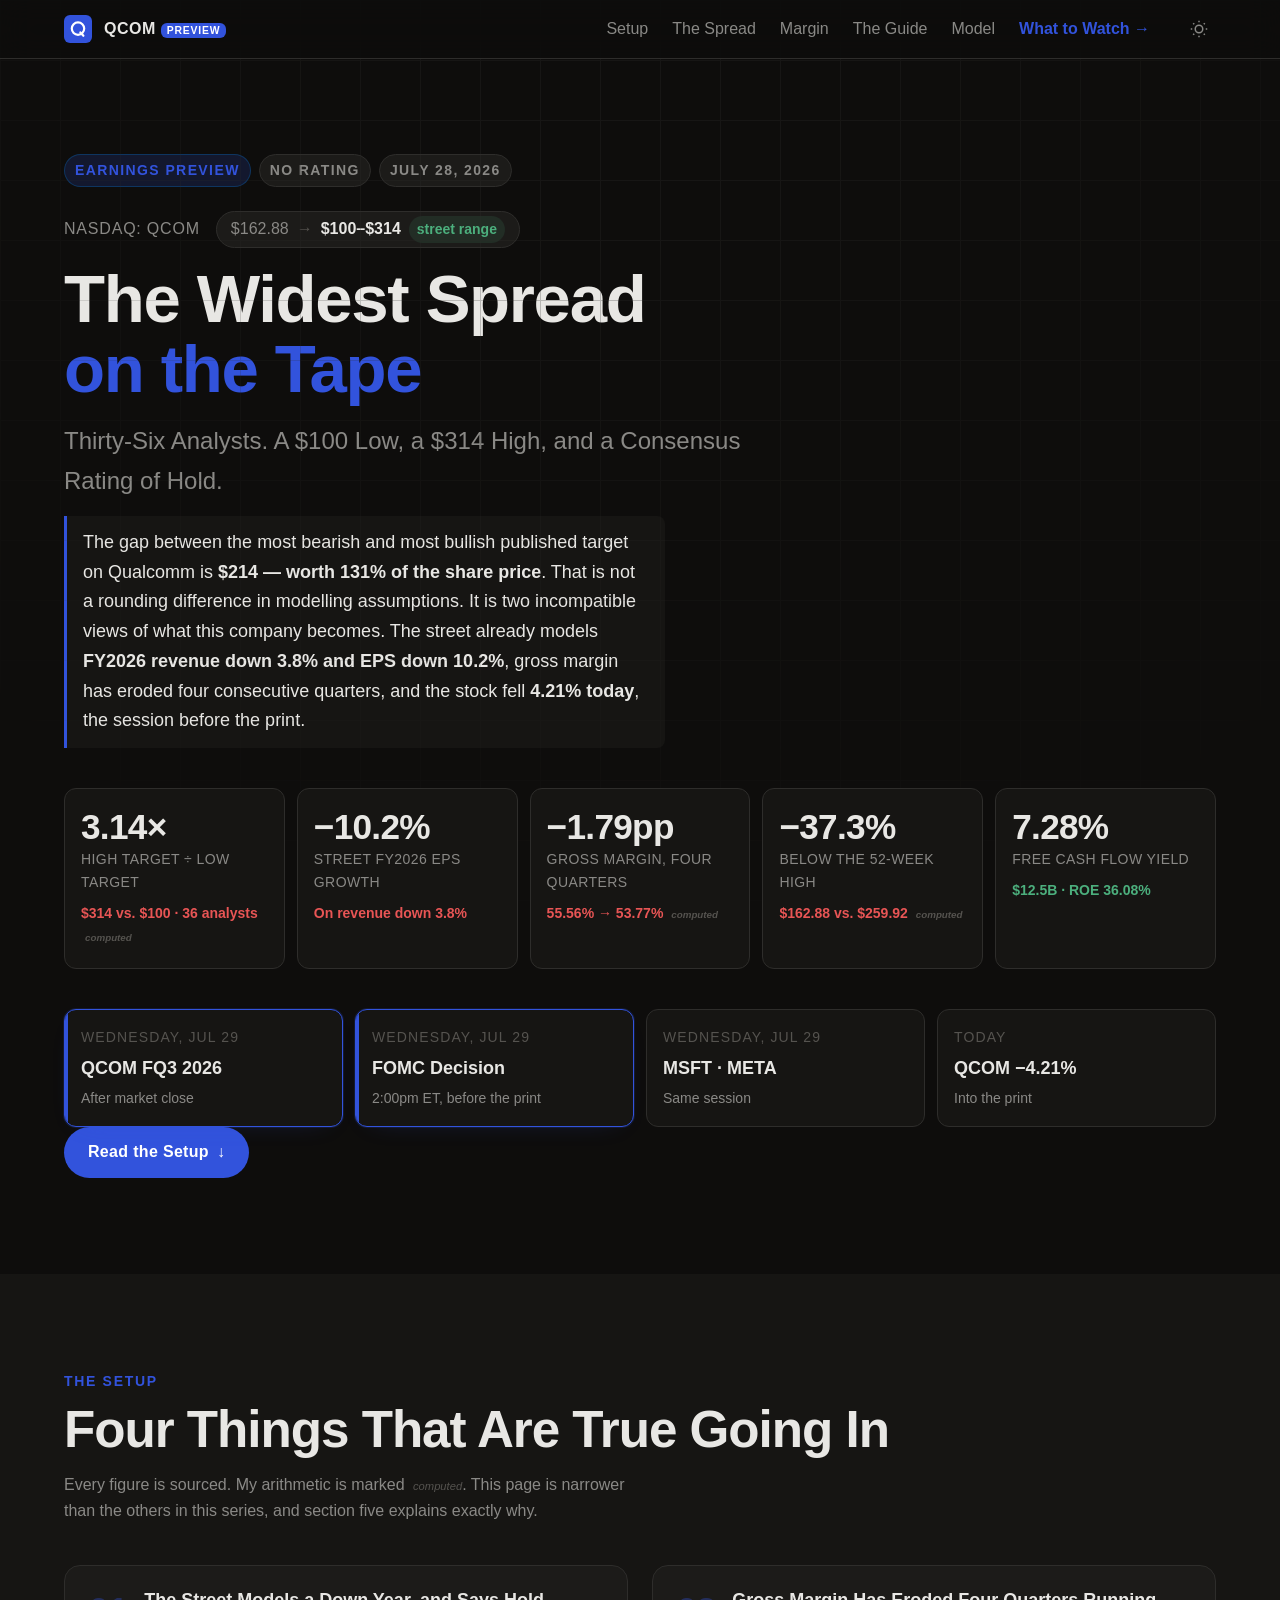
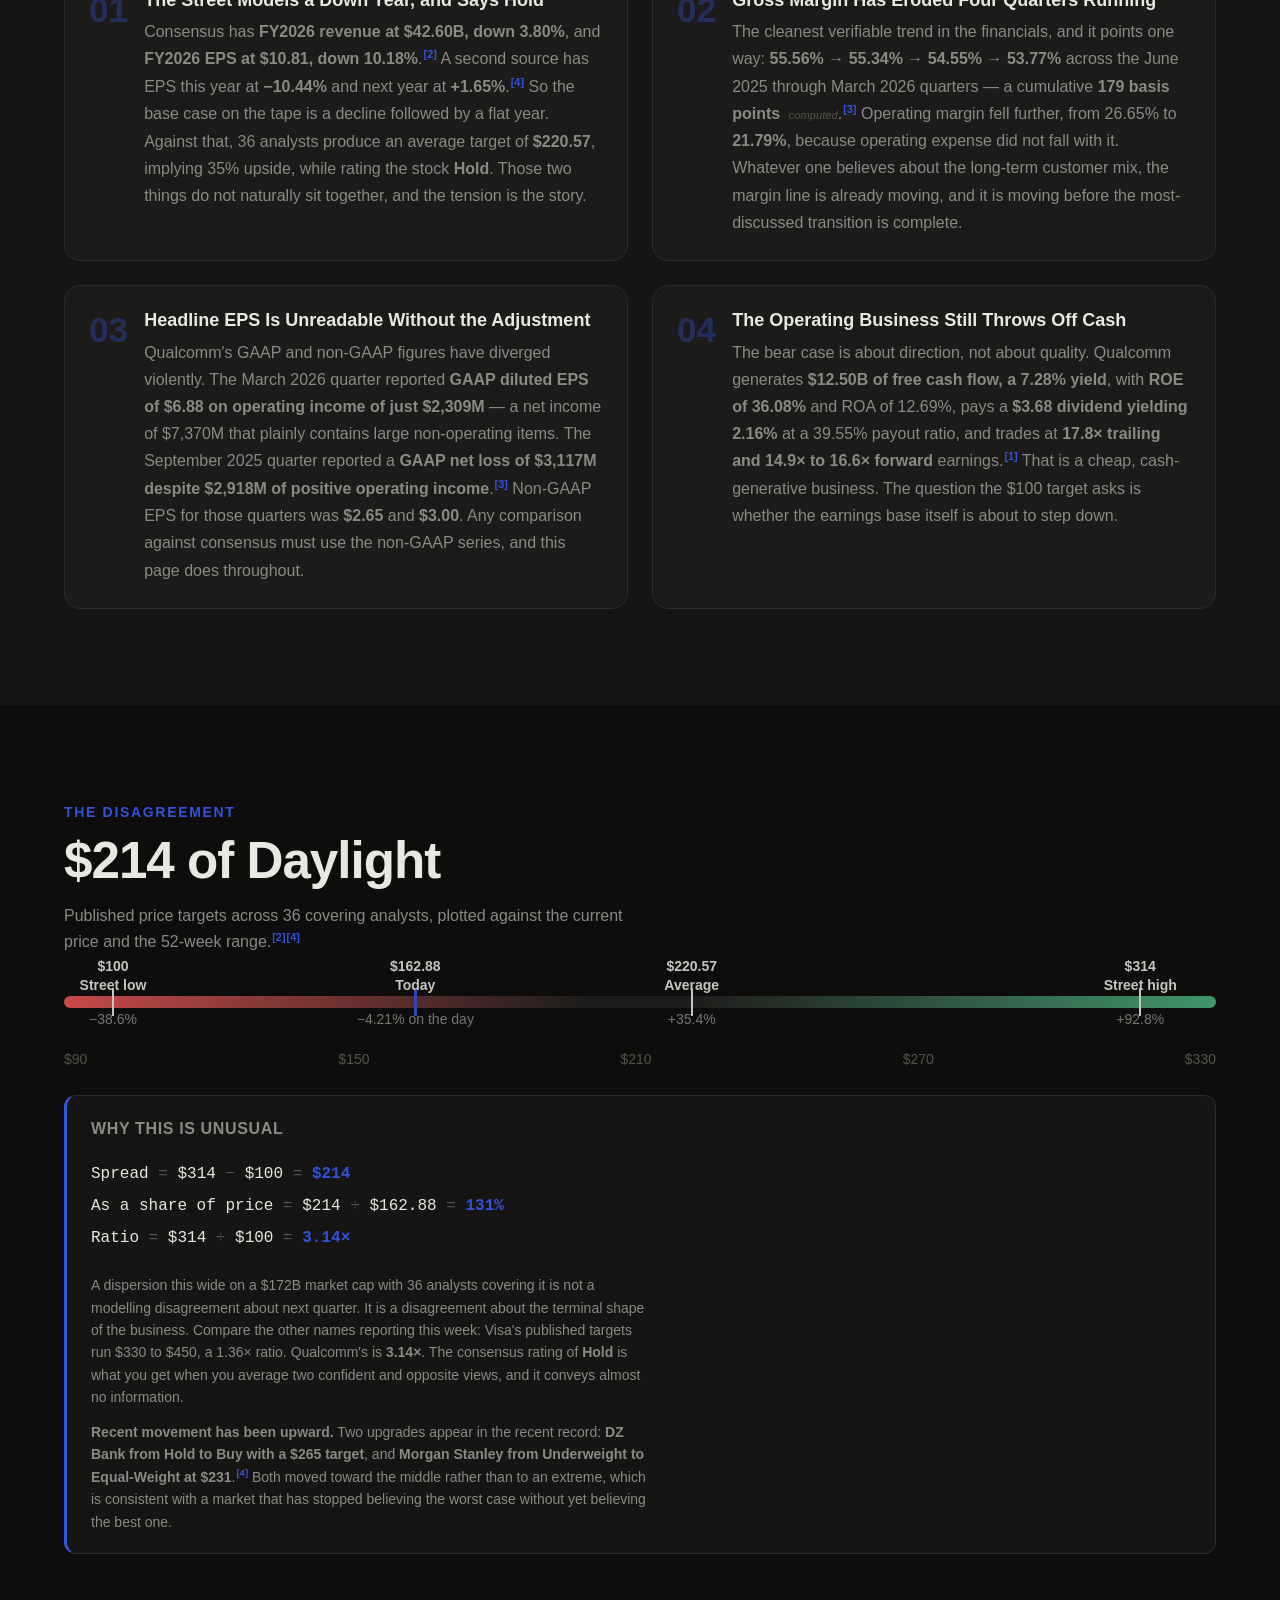
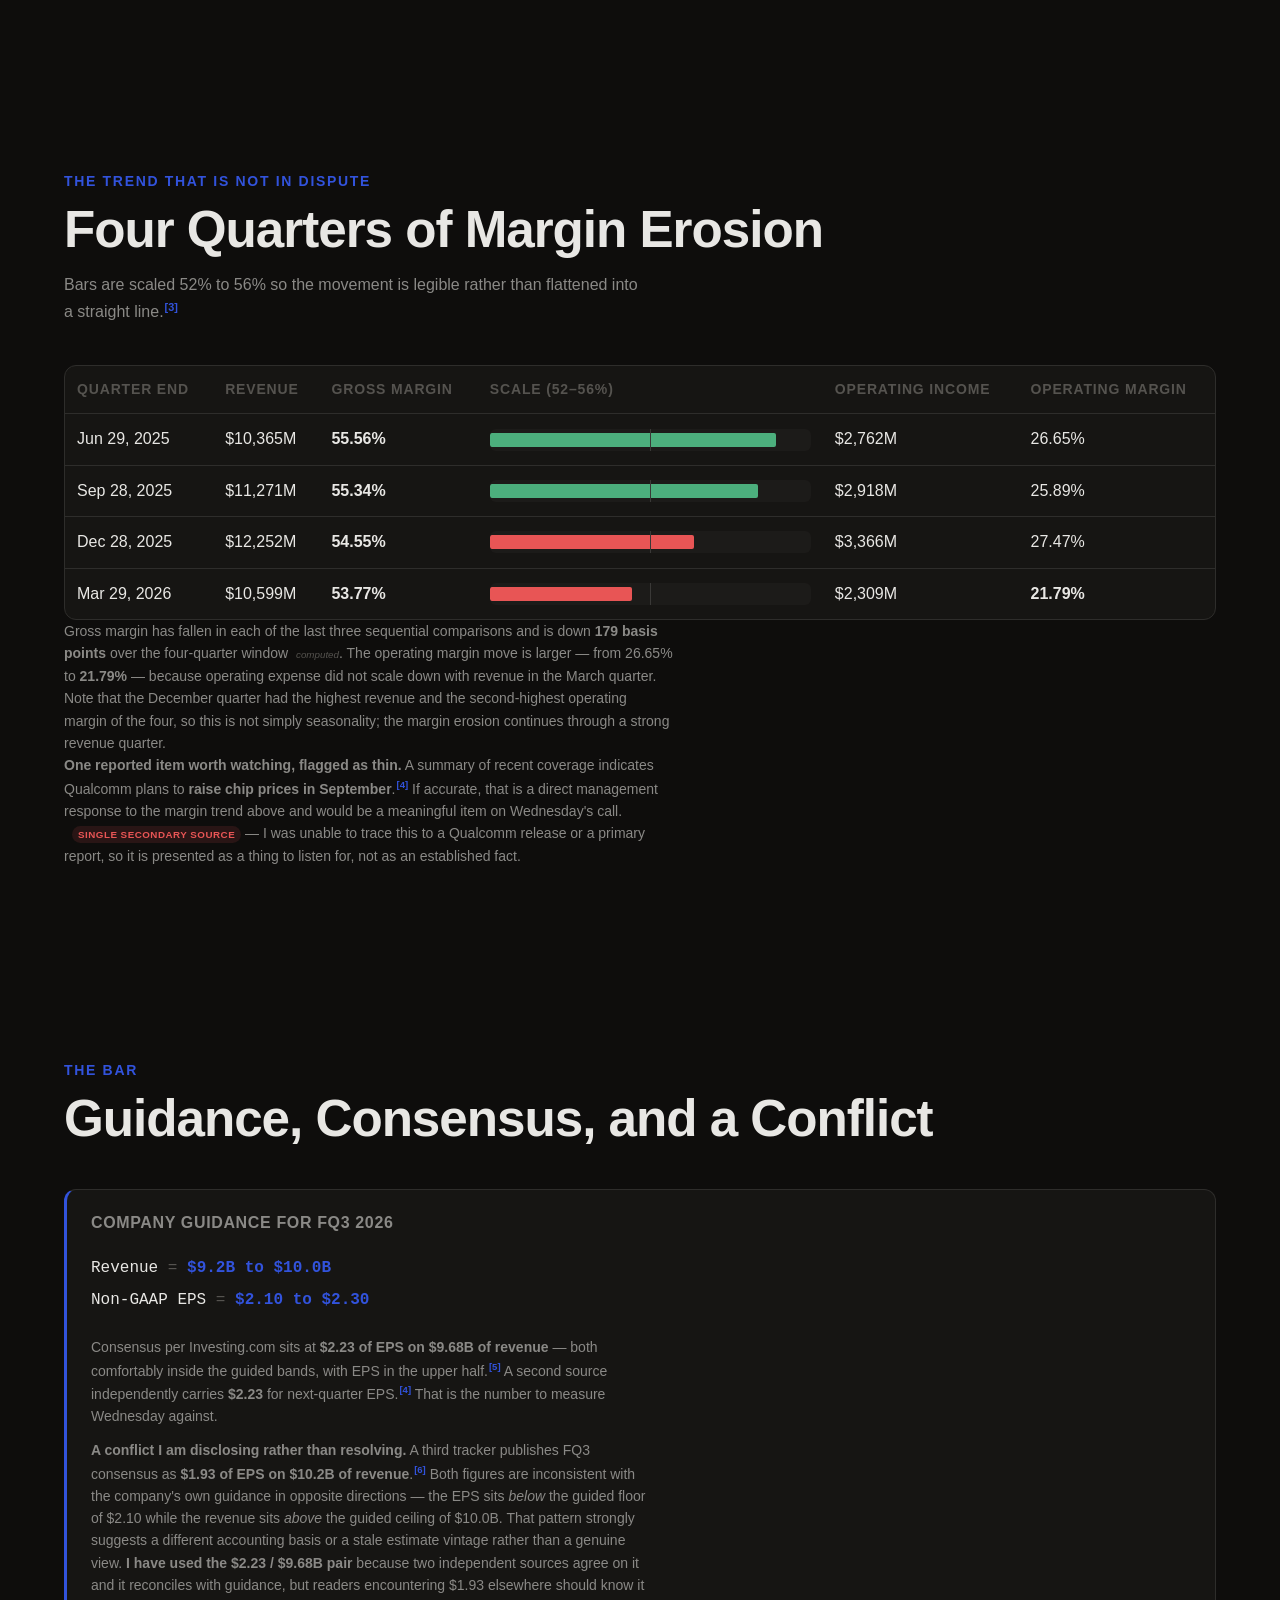
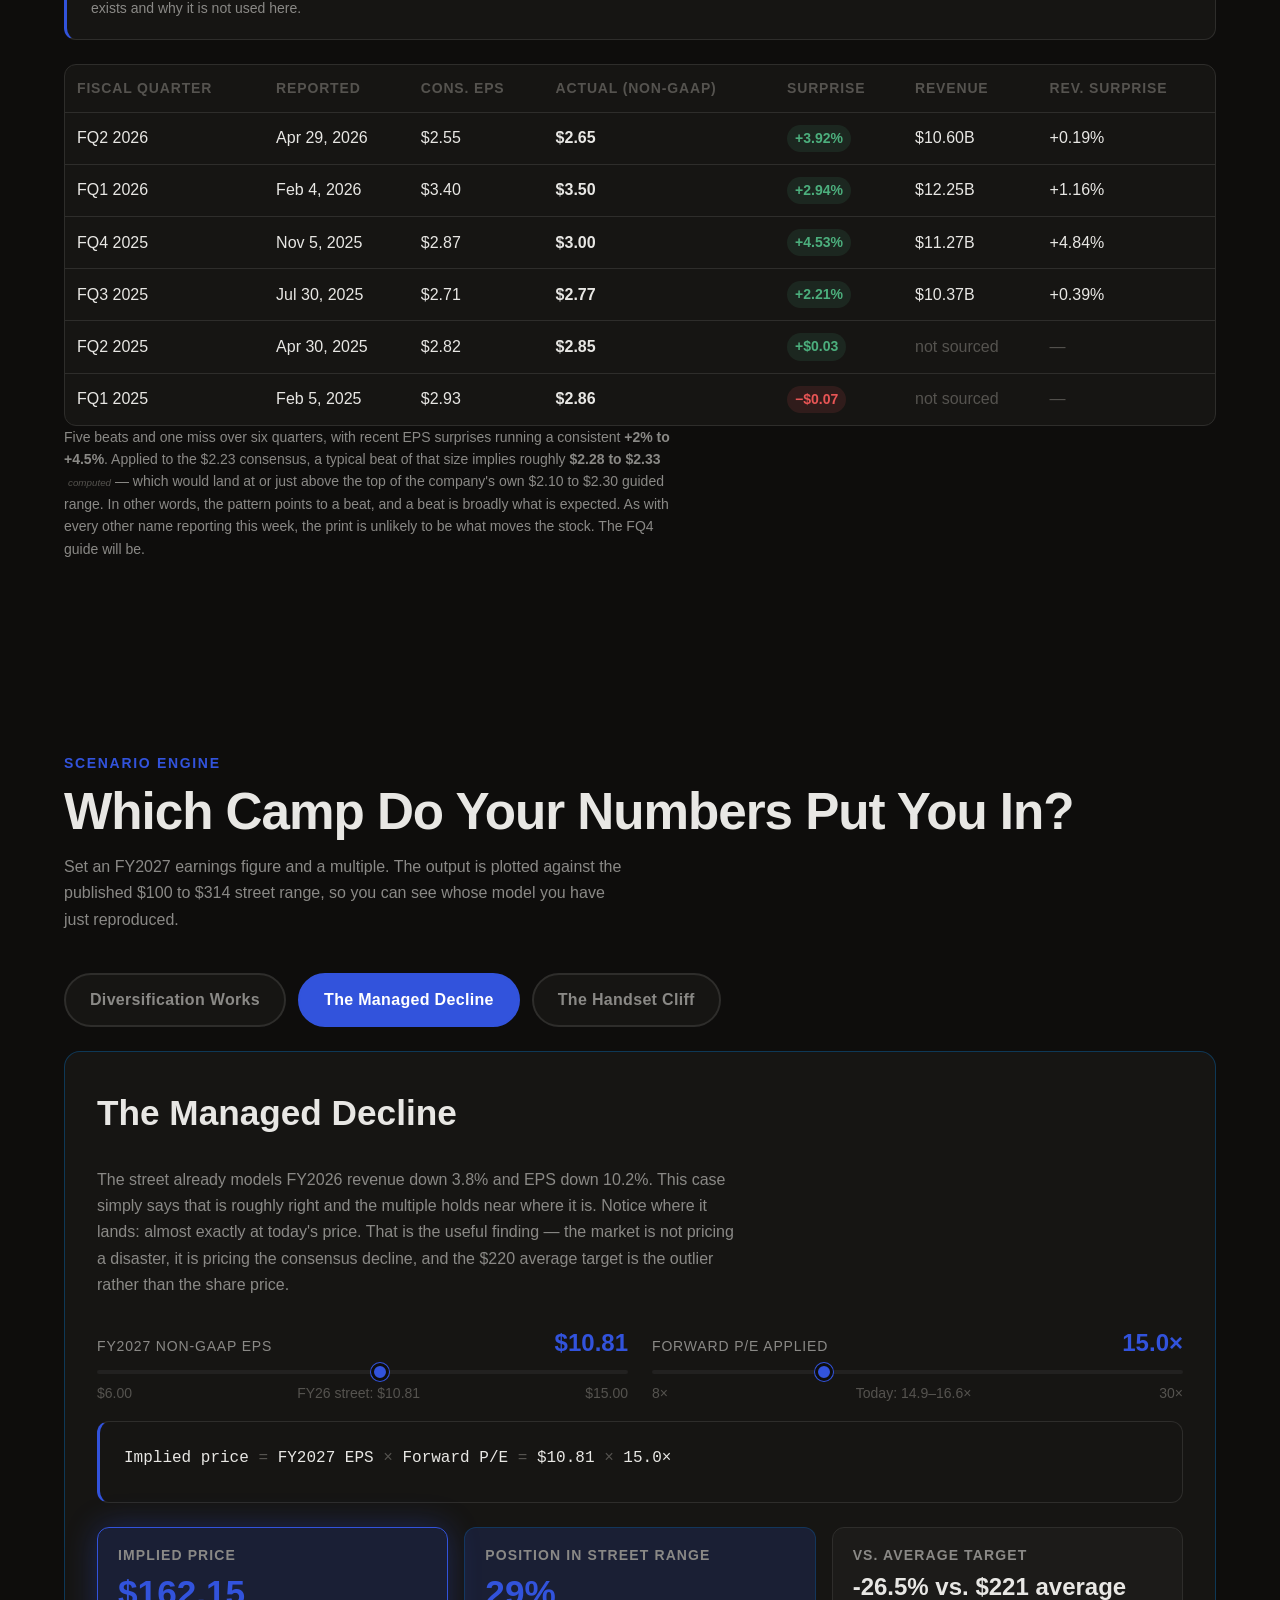
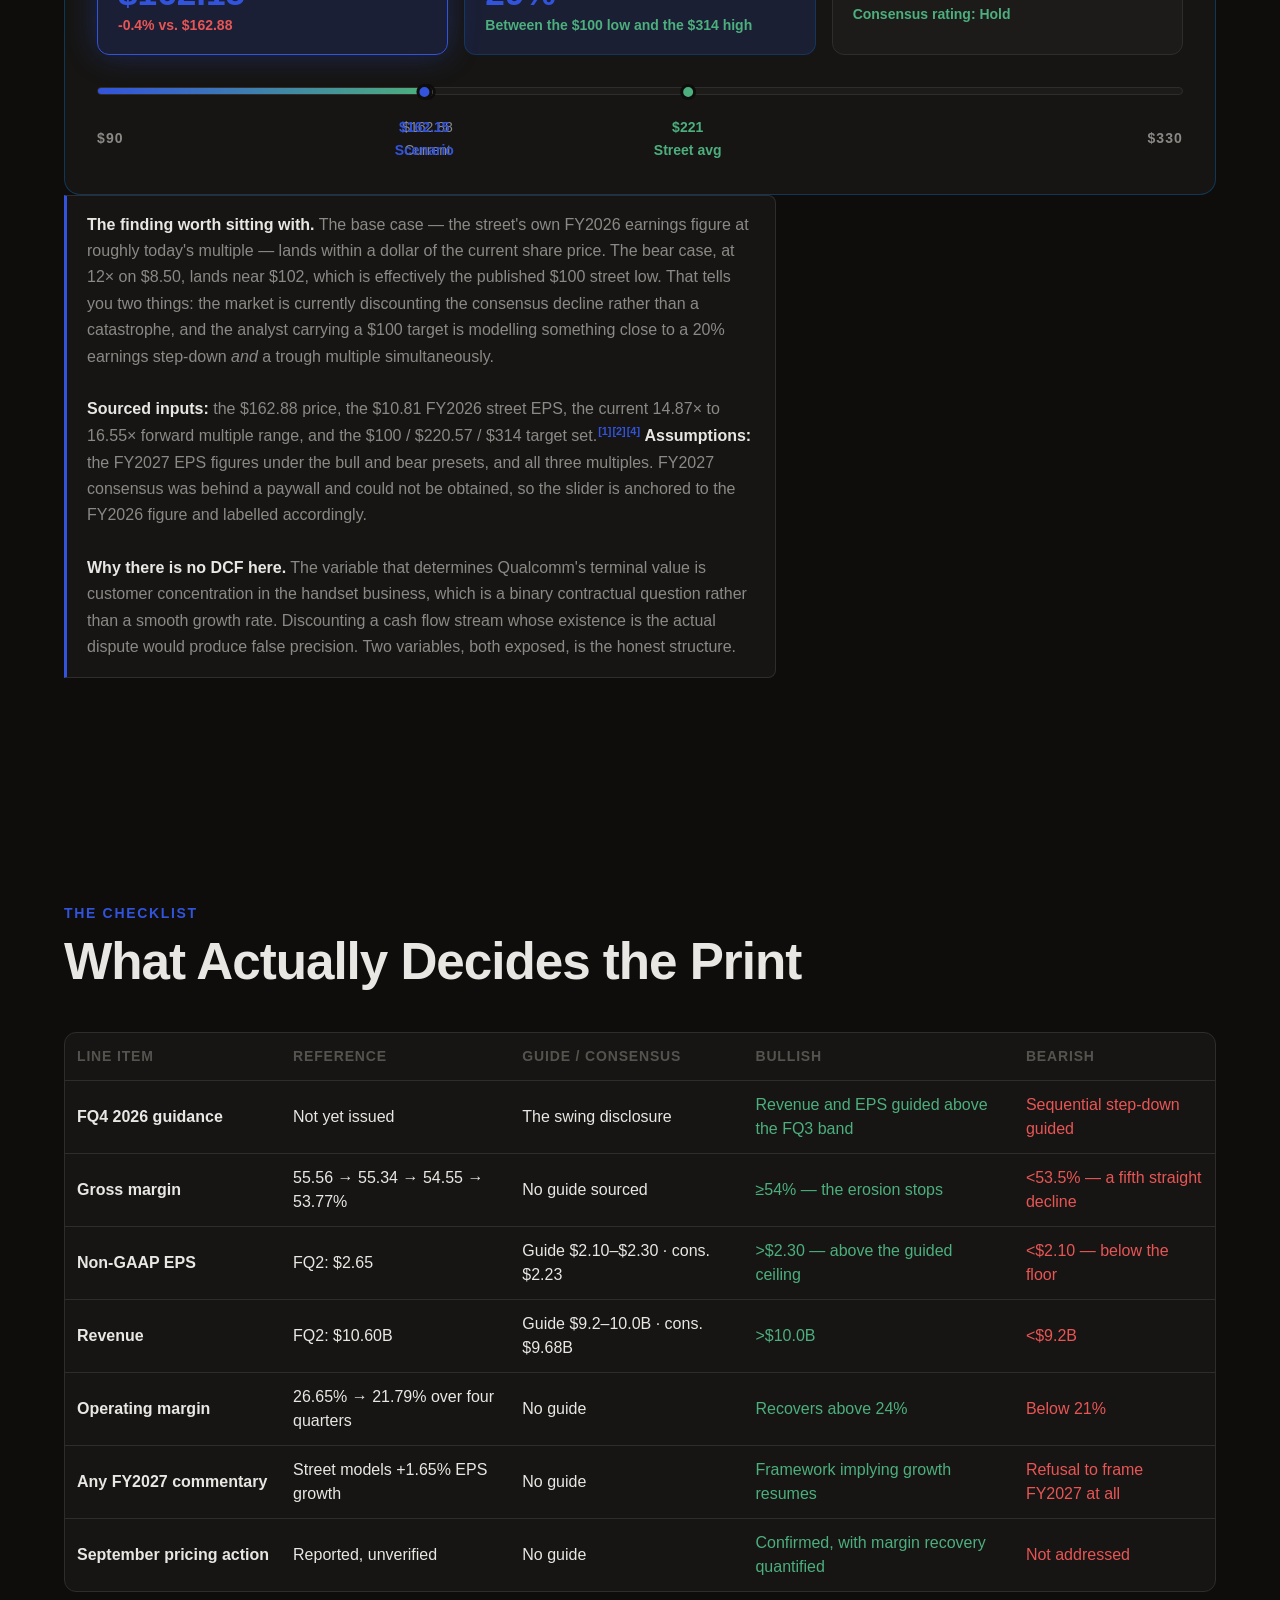
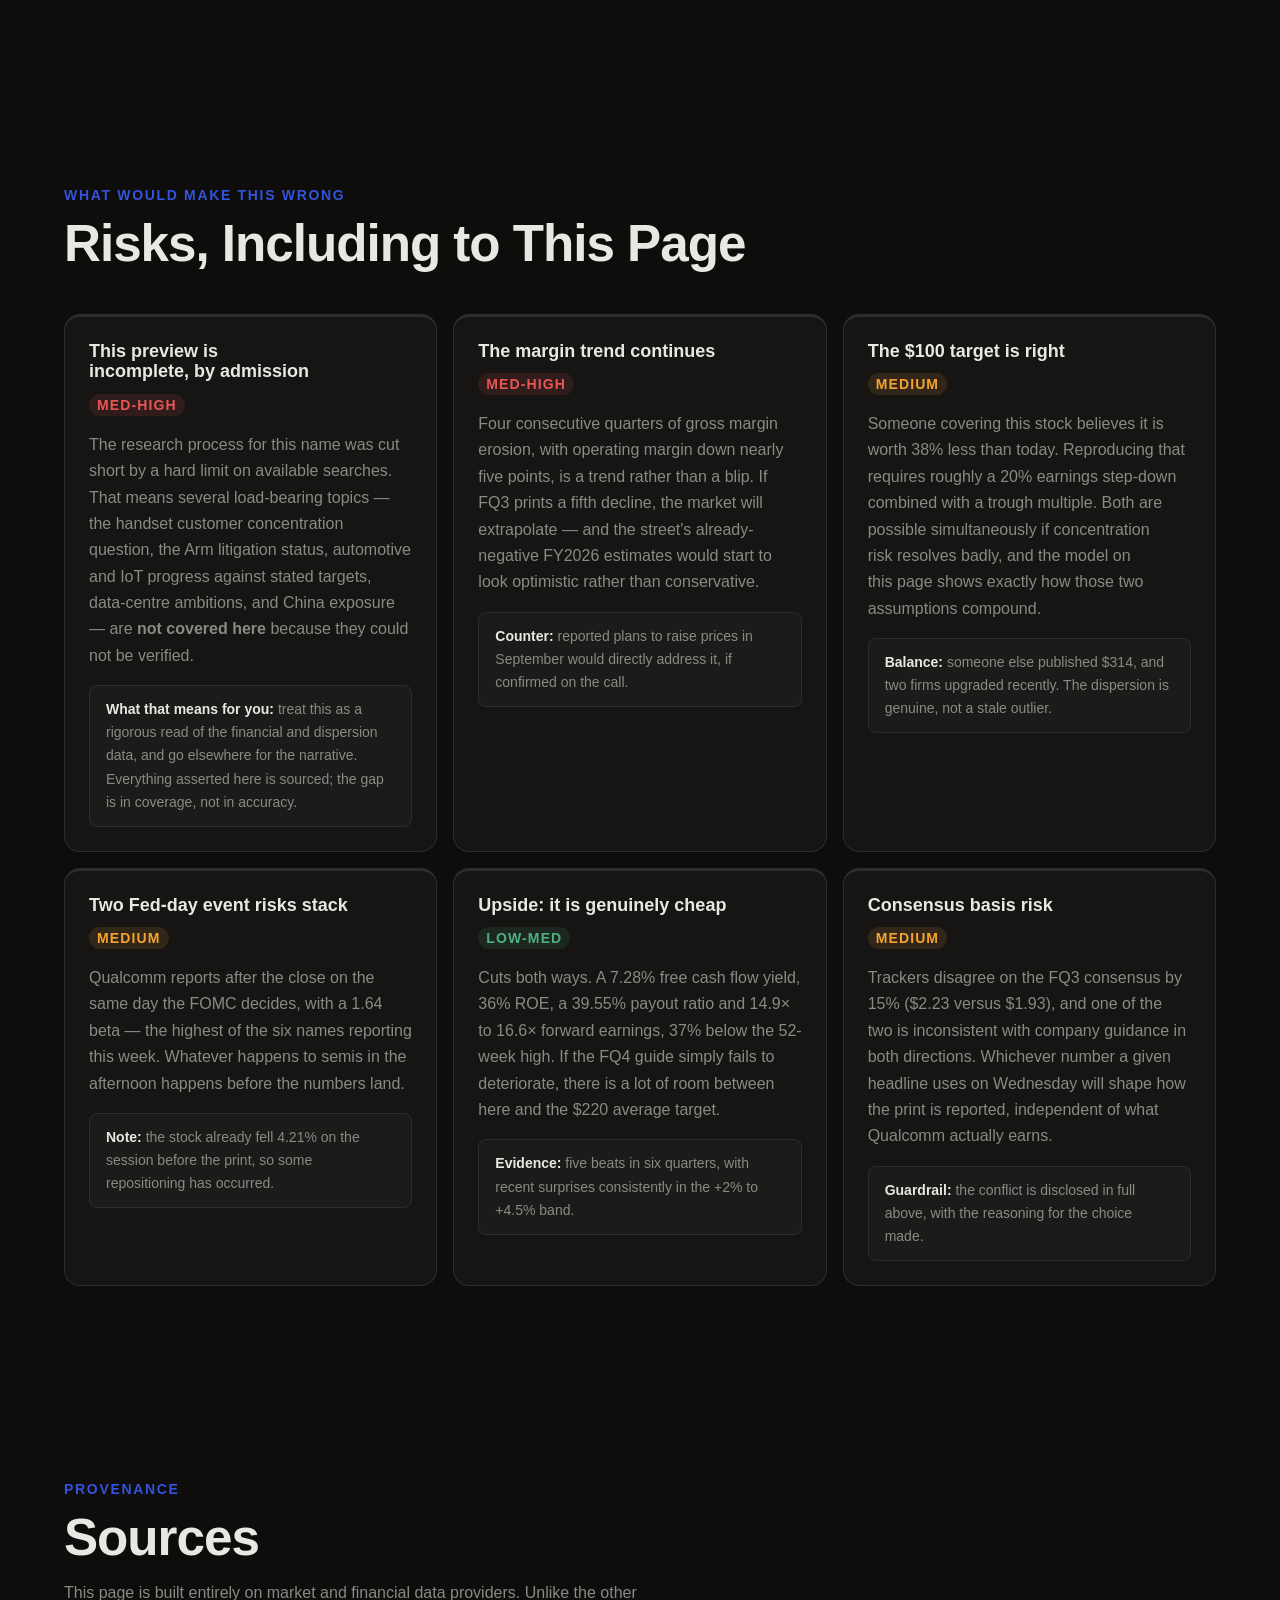
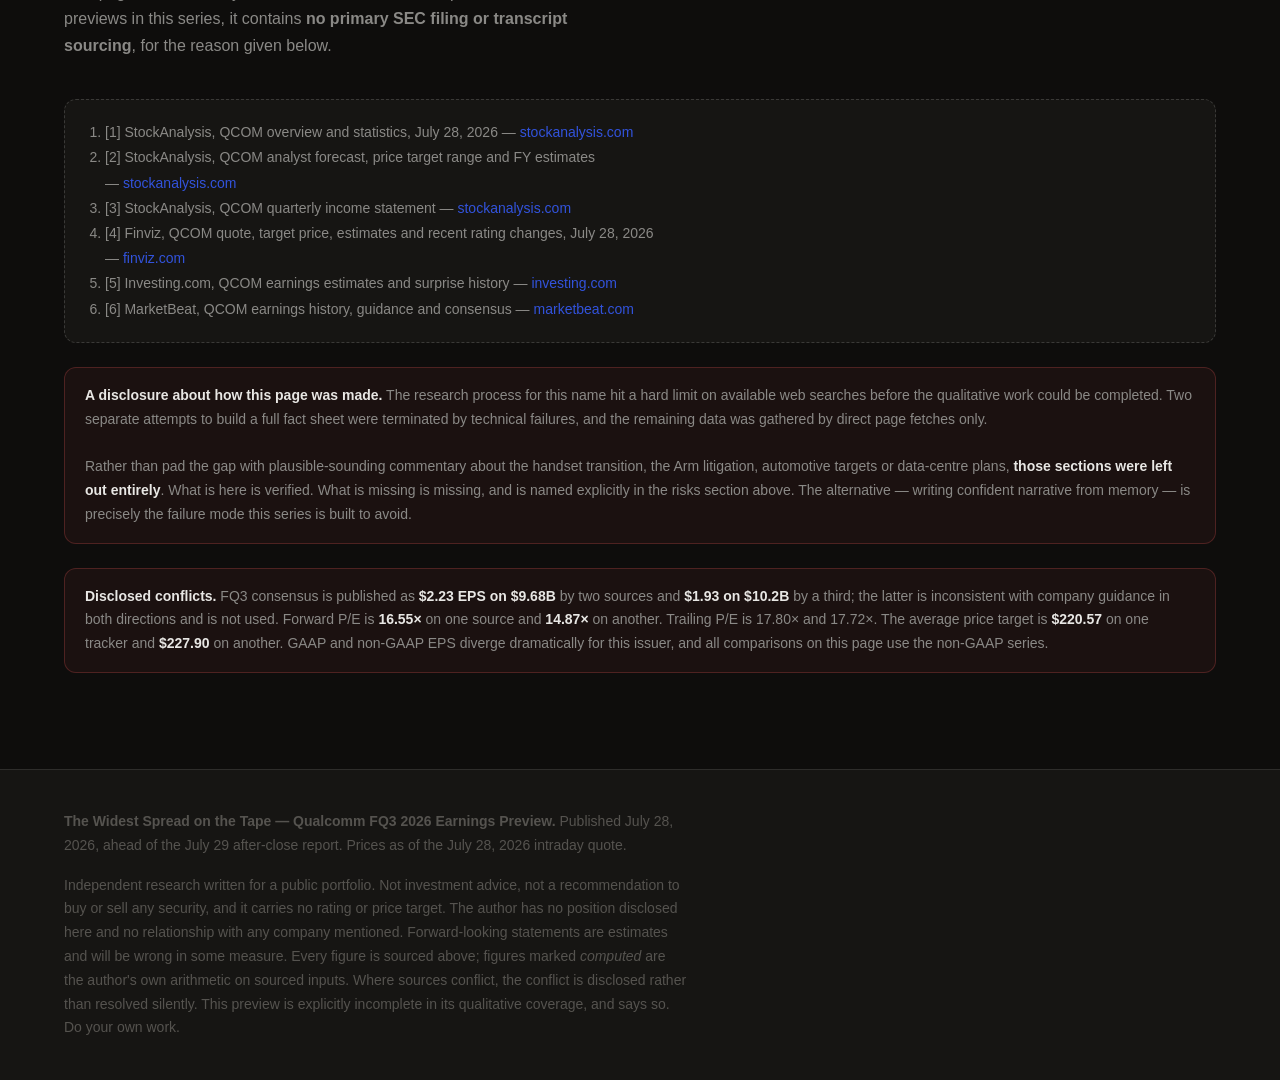
==== web-app/index.html @ 9b268492 "Qualcomm FQ3 2026 earnings preview: The Widest Spread on the Tape Published ahead of the July 29 aft" ====
<!DOCTYPE html>
<html lang="en" data-theme="dark">
<head>
  <meta charset="UTF-8" />
  <meta name="viewport" content="width=device-width, initial-scale=1.0" />
  <title>The Widest Spread on the Tape — Qualcomm FQ3 2026 Earnings Preview</title>
  <meta name="description" content="Thirty-six analysts cover Qualcomm. Their price targets run from $100 to $314 — a range worth 131% of the share price — and the consensus rating is Hold. Published July 28, 2026, ahead of the July 29 print." />

  <link href="https://api.fontshare.com/v2/css?f[]=cabinet-grotesk@400,500,700,800&f[]=satoshi@300,400,500,700&display=swap" rel="stylesheet" />
  <link rel="stylesheet" href="style.css?v=1" />
</head>
<body>

<!-- ═══ NAV ═══ -->
<nav class="nav" id="nav">
  <div class="nav-inner">
    <div class="nav-logo">
      <svg width="28" height="28" viewBox="0 0 28 28" fill="none" aria-label="QCOM preview">
        <rect width="28" height="28" rx="6" fill="#3253DC"/>
        <circle cx="14" cy="13.6" r="6.2" stroke="#fff" stroke-width="2.2"/>
        <path d="M16.4 17.4l3 3.4" stroke="#fff" stroke-width="2.2" stroke-linecap="round"/>
      </svg>
      <span class="nav-brand">QCOM <span class="nav-badge">PREVIEW</span></span>
    </div>
    <div class="nav-links">
      <a href="#setup">Setup</a>
      <a href="#dispersion">The Spread</a>
      <a href="#margin">Margin</a>
      <a href="#guide">The Guide</a>
      <a href="#scenarios">Model</a>
      <a href="#watch" class="nav-cta">What to Watch →</a>
    </div>
    <button class="theme-toggle" data-theme-toggle aria-label="Toggle theme">
      <svg width="18" height="18" viewBox="0 0 24 24" fill="none" stroke="currentColor" stroke-width="2"><path d="M21 12.79A9 9 0 1 1 11.21 3 7 7 0 0 0 21 12.79z"/></svg>
    </button>
  </div>
</nav>

<!-- ═══ HERO ═══ -->
<section class="hero" id="hero">
  <div class="hero-grid-bg" aria-hidden="true"></div>
  <div class="container">
    <div class="hero-eyebrow">
      <span class="tag tag-red">EARNINGS PREVIEW</span>
      <span class="tag tag-muted">NO RATING</span>
      <span class="tag tag-muted">JULY 28, 2026</span>
    </div>

    <div class="hero-ticker-row">
      <span class="hero-ticker">NASDAQ: QCOM</span>
      <div class="hero-price-pill">
        <span class="hero-price-current">$162.88</span>
        <span class="hero-price-arrow">→</span>
        <span class="hero-price-target">$100–$314</span>
        <span class="hero-price-upside">street range</span>
      </div>
    </div>

    <h1 class="hero-title">The Widest Spread<br/><em>on the Tape</em></h1>
    <p class="hero-subtitle">Thirty-Six Analysts. A $100 Low, a $314 High, and a Consensus Rating of Hold.</p>
    <p class="hero-thesis-line">The gap between the most bearish and most bullish published target on Qualcomm is <strong>$214 — worth 131% of the share price</strong>. That is not a rounding difference in modelling assumptions. It is two incompatible views of what this company becomes. The street already models <strong>FY2026 revenue down 3.8% and EPS down 10.2%</strong>, gross margin has eroded four consecutive quarters, and the stock fell <strong>4.21% today</strong>, the session before the print.</p>

    <div class="hero-kpis">
      <div class="kpi-card">
        <div class="kpi-value">3.14×</div>
        <div class="kpi-label">High Target ÷ Low Target</div>
        <div class="kpi-delta kpi-delta-bad">$314 vs. $100 · 36 analysts <span class="computed-flag">computed</span></div>
      </div>
      <div class="kpi-card">
        <div class="kpi-value">−10.2%</div>
        <div class="kpi-label">Street FY2026 EPS Growth</div>
        <div class="kpi-delta kpi-delta-bad">On revenue down 3.8%</div>
      </div>
      <div class="kpi-card">
        <div class="kpi-value">−1.79pp</div>
        <div class="kpi-label">Gross Margin, Four Quarters</div>
        <div class="kpi-delta kpi-delta-bad">55.56% → 53.77% <span class="computed-flag">computed</span></div>
      </div>
      <div class="kpi-card">
        <div class="kpi-value">−37.3%</div>
        <div class="kpi-label">Below the 52-Week High</div>
        <div class="kpi-delta kpi-delta-bad">$162.88 vs. $259.92 <span class="computed-flag">computed</span></div>
      </div>
      <div class="kpi-card">
        <div class="kpi-value">7.28%</div>
        <div class="kpi-label">Free Cash Flow Yield</div>
        <div class="kpi-delta kpi-delta-good">$12.5B · ROE 36.08%</div>
      </div>
    </div>

    <div class="event-strip">
      <div class="event-item event-item--live">
        <div class="event-day">Wednesday, Jul 29</div>
        <div class="event-name">QCOM FQ3 2026</div>
        <div class="event-time">After market close</div>
      </div>
      <div class="event-item event-item--live">
        <div class="event-day">Wednesday, Jul 29</div>
        <div class="event-name">FOMC Decision</div>
        <div class="event-time">2:00pm ET, before the print</div>
      </div>
      <div class="event-item">
        <div class="event-day">Wednesday, Jul 29</div>
        <div class="event-name">MSFT · META</div>
        <div class="event-time">Same session</div>
      </div>
      <div class="event-item">
        <div class="event-day">Today</div>
        <div class="event-name">QCOM −4.21%</div>
        <div class="event-time">Into the print</div>
      </div>
    </div>

    <a href="#setup" class="hero-cta">Read the Setup <span aria-hidden="true">↓</span></a>
  </div>
</section>

<!-- ═══ SETUP ═══ -->
<section class="section exec-summary" id="setup">
  <div class="container">
    <div class="section-header">
      <span class="section-label">The Setup</span>
      <h2>Four Things That Are True Going In</h2>
      <p class="section-desc">Every figure is sourced. My arithmetic is marked <span class="computed-flag">computed</span>. This page is narrower than the others in this series, and section five explains exactly why.</p>
    </div>
    <div class="exec-bullets">

      <div class="exec-bullet">
        <div class="bullet-number">01</div>
        <div class="bullet-content">
          <h3>The Street Models a Down Year, and Says Hold</h3>
          <p>Consensus has <strong>FY2026 revenue at $42.60B, down 3.80%</strong>, and <strong>FY2026 EPS at $10.81, down 10.18%</strong>.<a href="#sources" class="cite">[2]</a> A second source has EPS this year at <strong>−10.44%</strong> and next year at <strong>+1.65%</strong>.<a href="#sources" class="cite">[4]</a> So the base case on the tape is a decline followed by a flat year. Against that, 36 analysts produce an average target of <strong>$220.57</strong>, implying 35% upside, while rating the stock <strong>Hold</strong>. Those two things do not naturally sit together, and the tension is the story.</p>
        </div>
      </div>

      <div class="exec-bullet">
        <div class="bullet-number">02</div>
        <div class="bullet-content">
          <h3>Gross Margin Has Eroded Four Quarters Running</h3>
          <p>The cleanest verifiable trend in the financials, and it points one way: <strong>55.56% → 55.34% → 54.55% → 53.77%</strong> across the June 2025 through March 2026 quarters — a cumulative <strong>179 basis points</strong> <span class="computed-flag">computed</span>.<a href="#sources" class="cite">[3]</a> Operating margin fell further, from 26.65% to <strong>21.79%</strong>, because operating expense did not fall with it. Whatever one believes about the long-term customer mix, the margin line is already moving, and it is moving before the most-discussed transition is complete.</p>
        </div>
      </div>

      <div class="exec-bullet">
        <div class="bullet-number">03</div>
        <div class="bullet-content">
          <h3>Headline EPS Is Unreadable Without the Adjustment</h3>
          <p>Qualcomm's GAAP and non-GAAP figures have diverged violently. The March 2026 quarter reported <strong>GAAP diluted EPS of $6.88 on operating income of just $2,309M</strong> — a net income of $7,370M that plainly contains large non-operating items. The September 2025 quarter reported a <strong>GAAP net loss of $3,117M despite $2,918M of positive operating income</strong>.<a href="#sources" class="cite">[3]</a> Non-GAAP EPS for those quarters was <strong>$2.65</strong> and <strong>$3.00</strong>. Any comparison against consensus must use the non-GAAP series, and this page does throughout.</p>
        </div>
      </div>

      <div class="exec-bullet">
        <div class="bullet-number">04</div>
        <div class="bullet-content">
          <h3>The Operating Business Still Throws Off Cash</h3>
          <p>The bear case is about direction, not about quality. Qualcomm generates <strong>$12.50B of free cash flow, a 7.28% yield</strong>, with <strong>ROE of 36.08%</strong> and ROA of 12.69%, pays a <strong>$3.68 dividend yielding 2.16%</strong> at a 39.55% payout ratio, and trades at <strong>17.8× trailing and 14.9× to 16.6× forward</strong> earnings.<a href="#sources" class="cite">[1]</a> That is a cheap, cash-generative business. The question the $100 target asks is whether the earnings base itself is about to step down.</p>
        </div>
      </div>

    </div>
  </div>
</section>

<!-- ═══ DISPERSION ═══ -->
<section class="section" id="dispersion">
  <div class="container">
    <div class="section-header">
      <span class="section-label">The Disagreement</span>
      <h2>$214 of Daylight</h2>
      <p class="section-desc">Published price targets across 36 covering analysts, plotted against the current price and the 52-week range.<a href="#sources" class="cite">[2]</a><a href="#sources" class="cite">[4]</a></p>
    </div>

    <div class="disp-wrap">
      <div class="disp-track">
        <div class="disp-marker" data-value="100">
          <span class="disp-tag">$100<br/>Street low</span>
          <span class="disp-tag disp-tag--below">−38.6%</span>
        </div>
        <div class="disp-marker disp-marker--accent" data-value="162.88">
          <span class="disp-tag">$162.88<br/>Today</span>
          <span class="disp-tag disp-tag--below">−4.21% on the day</span>
        </div>
        <div class="disp-marker" data-value="220.57">
          <span class="disp-tag">$220.57<br/>Average</span>
          <span class="disp-tag disp-tag--below">+35.4%</span>
        </div>
        <div class="disp-marker" data-value="314">
          <span class="disp-tag">$314<br/>Street high</span>
          <span class="disp-tag disp-tag--below">+92.8%</span>
        </div>
      </div>
      <div class="disp-scale"><span>$90</span><span>$150</span><span>$210</span><span>$270</span><span>$330</span></div>
    </div>

    <div class="math-box">
      <div class="math-box-title">Why This Is Unusual</div>
      <div class="formula">
        Spread <span class="formula-op">=</span> $314 <span class="formula-op">−</span> $100 <span class="formula-op">=</span> <span class="formula-result">$214</span><br/>
        As a share of price <span class="formula-op">=</span> $214 <span class="formula-op">÷</span> $162.88 <span class="formula-op">=</span> <span class="formula-result">131%</span><br/>
        Ratio <span class="formula-op">=</span> $314 <span class="formula-op">÷</span> $100 <span class="formula-op">=</span> <span class="formula-result">3.14×</span>
      </div>
      <p class="formula-note">A dispersion this wide on a $172B market cap with 36 analysts covering it is not a modelling disagreement about next quarter. It is a disagreement about the terminal shape of the business. Compare the other names reporting this week: Visa's published targets run $330 to $450, a 1.36× ratio. Qualcomm's is <strong>3.14×</strong>. The consensus rating of <strong>Hold</strong> is what you get when you average two confident and opposite views, and it conveys almost no information.</p>
      <p class="formula-note"><strong>Recent movement has been upward.</strong> Two upgrades appear in the recent record: <strong>DZ Bank from Hold to Buy with a $265 target</strong>, and <strong>Morgan Stanley from Underweight to Equal-Weight at $231</strong>.<a href="#sources" class="cite">[4]</a> Both moved toward the middle rather than to an extreme, which is consistent with a market that has stopped believing the worst case without yet believing the best one.</p>
    </div>
  </div>
</section>

<!-- ═══ MARGIN ═══ -->
<section class="section why-not-section" id="margin">
  <div class="container">
    <div class="section-header">
      <span class="section-label">The Trend That Is Not in Dispute</span>
      <h2>Four Quarters of Margin Erosion</h2>
      <p class="section-desc">Bars are scaled 52% to 56% so the movement is legible rather than flattened into a straight line.<a href="#sources" class="cite">[3]</a></p>
    </div>

    <div class="track-table-wrap">
      <table class="track-table">
        <thead>
          <tr><th>Quarter End</th><th>Revenue</th><th>Gross Margin</th><th style="width:30%">Scale (52–56%)</th><th>Operating Income</th><th>Operating Margin</th></tr>
        </thead>
        <tbody>
          <tr>
            <td>Jun 29, 2025</td><td>$10,365M</td><td><strong>55.56%</strong></td>
            <td><div class="reaction-track"><div class="gm-bar reaction-fill reaction-fill--pos" data-value="55.56" style="left:0;top:4px;bottom:4px;position:absolute"></div></div></td>
            <td>$2,762M</td><td>26.65%</td>
          </tr>
          <tr>
            <td>Sep 28, 2025</td><td>$11,271M</td><td><strong>55.34%</strong></td>
            <td><div class="reaction-track"><div class="gm-bar reaction-fill reaction-fill--pos" data-value="55.34" style="left:0;top:4px;bottom:4px;position:absolute"></div></div></td>
            <td>$2,918M</td><td>25.89%</td>
          </tr>
          <tr>
            <td>Dec 28, 2025</td><td>$12,252M</td><td><strong>54.55%</strong></td>
            <td><div class="reaction-track"><div class="gm-bar reaction-fill reaction-fill--neg" data-value="54.55" style="left:0;top:4px;bottom:4px;position:absolute"></div></div></td>
            <td>$3,366M</td><td>27.47%</td>
          </tr>
          <tr>
            <td>Mar 29, 2026</td><td>$10,599M</td><td><strong>53.77%</strong></td>
            <td><div class="reaction-track"><div class="gm-bar reaction-fill reaction-fill--neg" data-value="53.77" style="left:0;top:4px;bottom:4px;position:absolute"></div></div></td>
            <td>$2,309M</td><td><strong>21.79%</strong></td>
          </tr>
        </tbody>
      </table>
    </div>

    <p class="comps-footnote">Gross margin has fallen in each of the last three sequential comparisons and is down <strong>179 basis points</strong> over the four-quarter window <span class="computed-flag">computed</span>. The operating margin move is larger — from 26.65% to <strong>21.79%</strong> — because operating expense did not scale down with revenue in the March quarter. Note that the December quarter had the highest revenue and the second-highest operating margin of the four, so this is not simply seasonality; the margin erosion continues through a strong revenue quarter.</p>

    <p class="comps-footnote"><strong>One reported item worth watching, flagged as thin.</strong> A summary of recent coverage indicates Qualcomm plans to <strong>raise chip prices in September</strong>.<a href="#sources" class="cite">[4]</a> If accurate, that is a direct management response to the margin trend above and would be a meaningful item on Wednesday's call. <span class="flag-disputed">Single secondary source</span> — I was unable to trace this to a Qualcomm release or a primary report, so it is presented as a thing to listen for, not as an established fact.</p>
  </div>
</section>

<!-- ═══ THE GUIDE ═══ -->
<section class="section" id="guide">
  <div class="container">
    <div class="section-header">
      <span class="section-label">The Bar</span>
      <h2>Guidance, Consensus, and a Conflict</h2>
    </div>

    <div class="math-box">
      <div class="math-box-title">Company Guidance for FQ3 2026</div>
      <div class="formula">
        Revenue <span class="formula-op">=</span> <span class="formula-result">$9.2B to $10.0B</span><br/>
        Non-GAAP EPS <span class="formula-op">=</span> <span class="formula-result">$2.10 to $2.30</span>
      </div>
      <p class="formula-note">Consensus per Investing.com sits at <strong>$2.23 of EPS on $9.68B of revenue</strong> — both comfortably inside the guided bands, with EPS in the upper half.<a href="#sources" class="cite">[5]</a> A second source independently carries <strong>$2.23</strong> for next-quarter EPS.<a href="#sources" class="cite">[4]</a> That is the number to measure Wednesday against.</p>
      <p class="formula-note"><strong>A conflict I am disclosing rather than resolving.</strong> A third tracker publishes FQ3 consensus as <strong>$1.93 of EPS on $10.2B of revenue</strong>.<a href="#sources" class="cite">[6]</a> Both figures are inconsistent with the company's own guidance in opposite directions — the EPS sits <em>below</em> the guided floor of $2.10 while the revenue sits <em>above</em> the guided ceiling of $10.0B. That pattern strongly suggests a different accounting basis or a stale estimate vintage rather than a genuine view. <strong>I have used the $2.23 / $9.68B pair</strong> because two independent sources agree on it and it reconciles with guidance, but readers encountering $1.93 elsewhere should know it exists and why it is not used here.</p>
    </div>

    <div class="track-table-wrap">
      <table class="track-table">
        <thead>
          <tr><th>Fiscal Quarter</th><th>Reported</th><th>Cons. EPS</th><th>Actual (non-GAAP)</th><th>Surprise</th><th>Revenue</th><th>Rev. Surprise</th></tr>
        </thead>
        <tbody>
          <tr>
            <td>FQ2 2026</td><td>Apr 29, 2026</td><td>$2.55</td><td><strong>$2.65</strong></td>
            <td><span class="beat-pill beat-pill--beat">+3.92%</span></td><td>$10.60B</td><td>+0.19%</td>
          </tr>
          <tr>
            <td>FQ1 2026</td><td>Feb 4, 2026</td><td>$3.40</td><td><strong>$3.50</strong></td>
            <td><span class="beat-pill beat-pill--beat">+2.94%</span></td><td>$12.25B</td><td>+1.16%</td>
          </tr>
          <tr>
            <td>FQ4 2025</td><td>Nov 5, 2025</td><td>$2.87</td><td><strong>$3.00</strong></td>
            <td><span class="beat-pill beat-pill--beat">+4.53%</span></td><td>$11.27B</td><td>+4.84%</td>
          </tr>
          <tr>
            <td>FQ3 2025</td><td>Jul 30, 2025</td><td>$2.71</td><td><strong>$2.77</strong></td>
            <td><span class="beat-pill beat-pill--beat">+2.21%</span></td><td>$10.37B</td><td>+0.39%</td>
          </tr>
          <tr>
            <td>FQ2 2025</td><td>Apr 30, 2025</td><td>$2.82</td><td><strong>$2.85</strong></td>
            <td><span class="beat-pill beat-pill--beat">+$0.03</span></td><td><span class="muted-cell">not sourced</span></td><td><span class="muted-cell">—</span></td>
          </tr>
          <tr>
            <td>FQ1 2025</td><td>Feb 5, 2025</td><td>$2.93</td><td><strong>$2.86</strong></td>
            <td><span class="beat-pill beat-pill--miss">−$0.07</span></td><td><span class="muted-cell">not sourced</span></td><td><span class="muted-cell">—</span></td>
          </tr>
        </tbody>
      </table>
    </div>

    <p class="comps-footnote">Five beats and one miss over six quarters, with recent EPS surprises running a consistent <strong>+2% to +4.5%</strong>. Applied to the $2.23 consensus, a typical beat of that size implies roughly <strong>$2.28 to $2.33</strong> <span class="computed-flag">computed</span> — which would land at or just above the top of the company's own $2.10 to $2.30 guided range. In other words, the pattern points to a beat, and a beat is broadly what is expected. As with every other name reporting this week, the print is unlikely to be what moves the stock. The FQ4 guide will be.</p>
  </div>
</section>

<!-- ═══ SCENARIOS ═══ -->
<section class="section dcf-section" id="scenarios">
  <div class="container">
    <div class="section-header">
      <span class="section-label">Scenario Engine</span>
      <h2>Which Camp Do Your Numbers Put You In?</h2>
      <p class="section-desc">Set an FY2027 earnings figure and a multiple. The output is plotted against the published $100 to $314 street range, so you can see whose model you have just reproduced.</p>
    </div>

    <div class="scenario-toggles" role="tablist">
      <button class="scenario-btn scenario-btn--bull" data-scenario="diversify" role="tab" aria-selected="false">Diversification Works</button>
      <button class="scenario-btn scenario-btn--base active" data-scenario="managed" role="tab" aria-selected="true">The Managed Decline</button>
      <button class="scenario-btn scenario-btn--bear" data-scenario="cliff" role="tab" aria-selected="false">The Handset Cliff</button>
    </div>

    <div class="scenario-panel scenario-base" id="scenario-panel">
      <div class="scenario-headline">
        <span class="scenario-name" id="sc-name">The Managed Decline</span>
      </div>
      <p class="scenario-desc-text" id="sc-desc"></p>

      <div class="slider-grid">
        <div class="slider-block">
          <div class="slider-head">
            <span class="slider-label">FY2027 Non-GAAP EPS</span>
            <span class="slider-readout" id="sc-eps-readout">$10.81</span>
          </div>
          <input type="range" class="slider-range" id="slider-eps" min="600" max="1500" step="5" value="1081"
                 aria-label="FY2027 non-GAAP EPS in cents" />
          <div class="slider-bounds"><span>$6.00</span><span>FY26 street: $10.81</span><span>$15.00</span></div>
        </div>
        <div class="slider-block">
          <div class="slider-head">
            <span class="slider-label">Forward P/E Applied</span>
            <span class="slider-readout" id="sc-pe-readout">15.0×</span>
          </div>
          <input type="range" class="slider-range" id="slider-pe" min="80" max="300" step="5" value="150"
                 aria-label="Forward price to earnings multiple, tenths" />
          <div class="slider-bounds"><span>8×</span><span>Today: 14.9–16.6×</span><span>30×</span></div>
        </div>
      </div>

      <div class="math-box" style="margin-top:var(--space-4)">
        <div class="formula">
          Implied price <span class="formula-op">=</span> FY2027 EPS <span class="formula-op">×</span> Forward P/E <span class="formula-op">=</span>
          <span id="f-eps">$10.81</span> <span class="formula-op">×</span> <span id="f-pe">15.0×</span>
        </div>
      </div>

      <div class="dcf-metrics">
        <div class="dcf-metric dcf-metric--primary">
          <div class="dcf-metric-label">Implied Price</div>
          <div class="dcf-metric-value" id="sc-implied">$162.15</div>
          <div class="dcf-metric-sub" id="sc-upside">−0.4% vs. $162.88</div>
        </div>
        <div class="dcf-metric dcf-metric--highlight">
          <div class="dcf-metric-label">Position in Street Range</div>
          <div class="dcf-metric-value" id="sc-percentile">29%</div>
          <div class="dcf-metric-sub" id="sc-percentile-note">Between the $100 low and the $314 high</div>
        </div>
        <div class="dcf-metric">
          <div class="dcf-metric-label">vs. Average Target</div>
          <div class="dcf-metric-value" id="sc-vs-avg">—</div>
          <div class="dcf-metric-sub">Consensus rating: Hold</div>
        </div>
      </div>

      <div class="price-bar-wrap">
        <div class="price-bar-track">
          <div class="price-bar-fill" id="price-bar-fill"></div>
          <div class="price-bar-marker" id="price-bar-current"><span class="price-bar-tag">$162.88<br/>Current</span></div>
          <div class="price-bar-marker price-bar-marker--target" id="price-bar-target"><span class="price-bar-tag"></span></div>
          <div class="price-bar-marker price-bar-marker--intrinsic" id="price-bar-intrinsic"><span class="price-bar-tag"></span></div>
        </div>
        <div class="price-bar-endpoints">
          <span class="price-bar-label">$90</span>
          <span class="price-bar-label">$330</span>
        </div>
      </div>
    </div>

    <div class="dcf-methodology">
      <strong>The finding worth sitting with.</strong> The base case — the street's own FY2026 earnings figure at roughly today's multiple — lands within a dollar of the current share price. The bear case, at 12× on $8.50, lands near $102, which is effectively the published $100 street low. That tells you two things: the market is currently discounting the consensus decline rather than a catastrophe, and the analyst carrying a $100 target is modelling something close to a 20% earnings step-down <em>and</em> a trough multiple simultaneously.
      <br/><br/>
      <strong>Sourced inputs:</strong> the $162.88 price, the $10.81 FY2026 street EPS, the current 14.87× to 16.55× forward multiple range, and the $100 / $220.57 / $314 target set.<a href="#sources" class="cite">[1]</a><a href="#sources" class="cite">[2]</a><a href="#sources" class="cite">[4]</a> <strong>Assumptions:</strong> the FY2027 EPS figures under the bull and bear presets, and all three multiples. FY2027 consensus was behind a paywall and could not be obtained, so the slider is anchored to the FY2026 figure and labelled accordingly.
      <br/><br/>
      <strong>Why there is no DCF here.</strong> The variable that determines Qualcomm's terminal value is customer concentration in the handset business, which is a binary contractual question rather than a smooth growth rate. Discounting a cash flow stream whose existence is the actual dispute would produce false precision. Two variables, both exposed, is the honest structure.
    </div>
  </div>
</section>

<!-- ═══ WATCH ═══ -->
<section class="section" id="watch">
  <div class="container">
    <div class="section-header">
      <span class="section-label">The Checklist</span>
      <h2>What Actually Decides the Print</h2>
    </div>

    <div class="watch-table-wrap">
      <table class="watch-table">
        <thead>
          <tr><th>Line Item</th><th>Reference</th><th>Guide / Consensus</th><th>Bullish</th><th>Bearish</th></tr>
        </thead>
        <tbody>
          <tr>
            <td class="watch-metric">FQ4 2026 guidance</td>
            <td>Not yet issued</td><td>The swing disclosure</td>
            <td class="watch-bull">Revenue and EPS guided above the FQ3 band</td>
            <td class="watch-bear">Sequential step-down guided</td>
          </tr>
          <tr>
            <td class="watch-metric">Gross margin</td>
            <td>55.56 → 55.34 → 54.55 → 53.77%</td><td>No guide sourced</td>
            <td class="watch-bull">≥54% — the erosion stops</td>
            <td class="watch-bear">&lt;53.5% — a fifth straight decline</td>
          </tr>
          <tr>
            <td class="watch-metric">Non-GAAP EPS</td>
            <td>FQ2: $2.65</td><td>Guide $2.10–$2.30 · cons. $2.23</td>
            <td class="watch-bull">&gt;$2.30 — above the guided ceiling</td>
            <td class="watch-bear">&lt;$2.10 — below the floor</td>
          </tr>
          <tr>
            <td class="watch-metric">Revenue</td>
            <td>FQ2: $10.60B</td><td>Guide $9.2–10.0B · cons. $9.68B</td>
            <td class="watch-bull">&gt;$10.0B</td>
            <td class="watch-bear">&lt;$9.2B</td>
          </tr>
          <tr>
            <td class="watch-metric">Operating margin</td>
            <td>26.65% → 21.79% over four quarters</td><td>No guide</td>
            <td class="watch-bull">Recovers above 24%</td>
            <td class="watch-bear">Below 21%</td>
          </tr>
          <tr>
            <td class="watch-metric">Any FY2027 commentary</td>
            <td>Street models +1.65% EPS growth</td><td>No guide</td>
            <td class="watch-bull">Framework implying growth resumes</td>
            <td class="watch-bear">Refusal to frame FY2027 at all</td>
          </tr>
          <tr>
            <td class="watch-metric">September pricing action</td>
            <td>Reported, unverified</td><td>No guide</td>
            <td class="watch-bull">Confirmed, with margin recovery quantified</td>
            <td class="watch-bear">Not addressed</td>
          </tr>
        </tbody>
      </table>
    </div>
  </div>
</section>

<!-- ═══ RISKS ═══ -->
<section class="section risk-section" id="risks">
  <div class="container">
    <div class="section-header">
      <span class="section-label">What Would Make This Wrong</span>
      <h2>Risks, Including to This Page</h2>
    </div>

    <div class="risk-grid">
      <div class="risk-card">
        <div class="risk-header"><h3>This preview is incomplete, by admission</h3><span class="risk-severity risk-severity-mh">Med-High</span></div>
        <p>The research process for this name was cut short by a hard limit on available searches. That means several load-bearing topics — the handset customer concentration question, the Arm litigation status, automotive and IoT progress against stated targets, data-centre ambitions, and China exposure — are <strong>not covered here</strong> because they could not be verified.</p>
        <div class="risk-mitigant"><strong>What that means for you:</strong> treat this as a rigorous read of the financial and dispersion data, and go elsewhere for the narrative. Everything asserted here is sourced; the gap is in coverage, not in accuracy.</div>
      </div>
      <div class="risk-card">
        <div class="risk-header"><h3>The margin trend continues</h3><span class="risk-severity risk-severity-mh">Med-High</span></div>
        <p>Four consecutive quarters of gross margin erosion, with operating margin down nearly five points, is a trend rather than a blip. If FQ3 prints a fifth decline, the market will extrapolate — and the street's already-negative FY2026 estimates would start to look optimistic rather than conservative.</p>
        <div class="risk-mitigant"><strong>Counter:</strong> reported plans to raise prices in September would directly address it, if confirmed on the call.</div>
      </div>
      <div class="risk-card">
        <div class="risk-header"><h3>The $100 target is right</h3><span class="risk-severity risk-severity-m">Medium</span></div>
        <p>Someone covering this stock believes it is worth 38% less than today. Reproducing that requires roughly a 20% earnings step-down combined with a trough multiple. Both are possible simultaneously if concentration risk resolves badly, and the model on this page shows exactly how those two assumptions compound.</p>
        <div class="risk-mitigant"><strong>Balance:</strong> someone else published $314, and two firms upgraded recently. The dispersion is genuine, not a stale outlier.</div>
      </div>
      <div class="risk-card">
        <div class="risk-header"><h3>Two Fed-day event risks stack</h3><span class="risk-severity risk-severity-m">Medium</span></div>
        <p>Qualcomm reports after the close on the same day the FOMC decides, with a 1.64 beta — the highest of the six names reporting this week. Whatever happens to semis in the afternoon happens before the numbers land.</p>
        <div class="risk-mitigant"><strong>Note:</strong> the stock already fell 4.21% on the session before the print, so some repositioning has occurred.</div>
      </div>
      <div class="risk-card">
        <div class="risk-header"><h3>Upside: it is genuinely cheap</h3><span class="risk-severity risk-severity-lm">Low-Med</span></div>
        <p>Cuts both ways. A 7.28% free cash flow yield, 36% ROE, a 39.55% payout ratio and 14.9× to 16.6× forward earnings, 37% below the 52-week high. If the FQ4 guide simply fails to deteriorate, there is a lot of room between here and the $220 average target.</p>
        <div class="risk-mitigant"><strong>Evidence:</strong> five beats in six quarters, with recent surprises consistently in the +2% to +4.5% band.</div>
      </div>
      <div class="risk-card">
        <div class="risk-header"><h3>Consensus basis risk</h3><span class="risk-severity risk-severity-m">Medium</span></div>
        <p>Trackers disagree on the FQ3 consensus by 15% ($2.23 versus $1.93), and one of the two is inconsistent with company guidance in both directions. Whichever number a given headline uses on Wednesday will shape how the print is reported, independent of what Qualcomm actually earns.</p>
        <div class="risk-mitigant"><strong>Guardrail:</strong> the conflict is disclosed in full above, with the reasoning for the choice made.</div>
      </div>
    </div>
  </div>
</section>

<!-- ═══ SOURCES ═══ -->
<section class="section" id="sources">
  <div class="container">
    <div class="section-header">
      <span class="section-label">Provenance</span>
      <h2>Sources</h2>
      <p class="section-desc">This page is built entirely on market and financial data providers. Unlike the other previews in this series, it contains <strong>no primary SEC filing or transcript sourcing</strong>, for the reason given below.</p>
    </div>

    <div class="provenance">
      <ol>
        <li>[1] StockAnalysis, QCOM overview and statistics, July 28, 2026 — <a href="https://stockanalysis.com/stocks/qcom/statistics/">stockanalysis.com</a></li>
        <li>[2] StockAnalysis, QCOM analyst forecast, price target range and FY estimates — <a href="https://stockanalysis.com/stocks/qcom/forecast/">stockanalysis.com</a></li>
        <li>[3] StockAnalysis, QCOM quarterly income statement — <a href="https://stockanalysis.com/stocks/qcom/financials/?p=quarterly">stockanalysis.com</a></li>
        <li>[4] Finviz, QCOM quote, target price, estimates and recent rating changes, July 28, 2026 — <a href="https://finviz.com/quote.ashx?t=QCOM">finviz.com</a></li>
        <li>[5] Investing.com, QCOM earnings estimates and surprise history — <a href="https://www.investing.com/equities/qualcomm-inc-earnings">investing.com</a></li>
        <li>[6] MarketBeat, QCOM earnings history, guidance and consensus — <a href="https://www.marketbeat.com/stocks/NASDAQ/QCOM/earnings/">marketbeat.com</a></li>
      </ol>
    </div>

    <div class="disclosure-banner">
      <strong>A disclosure about how this page was made.</strong> The research process for this name hit a hard limit on available web searches before the qualitative work could be completed. Two separate attempts to build a full fact sheet were terminated by technical failures, and the remaining data was gathered by direct page fetches only.
      <br/><br/>
      Rather than pad the gap with plausible-sounding commentary about the handset transition, the Arm litigation, automotive targets or data-centre plans, <strong>those sections were left out entirely</strong>. What is here is verified. What is missing is missing, and is named explicitly in the risks section above. The alternative — writing confident narrative from memory — is precisely the failure mode this series is built to avoid.
    </div>

    <div class="disclosure-banner">
      <strong>Disclosed conflicts.</strong> FQ3 consensus is published as <strong>$2.23 EPS on $9.68B</strong> by two sources and <strong>$1.93 on $10.2B</strong> by a third; the latter is inconsistent with company guidance in both directions and is not used. Forward P/E is <strong>16.55×</strong> on one source and <strong>14.87×</strong> on another. Trailing P/E is 17.80× and 17.72×. The average price target is <strong>$220.57</strong> on one tracker and <strong>$227.90</strong> on another. GAAP and non-GAAP EPS diverge dramatically for this issuer, and all comparisons on this page use the non-GAAP series.
    </div>
  </div>
</section>

<footer class="page-footer">
  <div class="container footer-inner">
    <p class="footer-sources">
      <strong>The Widest Spread on the Tape — Qualcomm FQ3 2026 Earnings Preview.</strong> Published July 28, 2026, ahead of the July 29 after-close report. Prices as of the July 28, 2026 intraday quote.
    </p>
    <p class="footer-disclaimer">
      Independent research written for a public portfolio. Not investment advice, not a recommendation to buy or sell any security, and it carries no rating or price target. The author has no position disclosed here and no relationship with any company mentioned. Forward-looking statements are estimates and will be wrong in some measure. Every figure is sourced above; figures marked <em>computed</em> are the author's own arithmetic on sourced inputs. Where sources conflict, the conflict is disclosed rather than resolved silently. This preview is explicitly incomplete in its qualitative coverage, and says so. Do your own work.
    </p>
  </div>
</footer>

<script src="app.js?v=1"></script>
</body>
</html>
---- web-app/style.css ----
/* ═══════════════════════════════════════════════
   QCOM FQ3 2026 PREVIEW — STYLE SHEET
   Dark-first, Qualcomm blue accent, Cabinet Grotesk display
════════════════════════════════════════════════ */

/* ── DESIGN TOKENS ─────────────────────────────── */
:root {
  /* Type scale */
  --text-xs:   clamp(0.75rem, 0.7rem + 0.25vw, 0.875rem);
  --text-sm:   clamp(0.875rem, 0.8rem + 0.35vw, 1rem);
  --text-base: clamp(1rem, 0.95rem + 0.25vw, 1.125rem);
  --text-lg:   clamp(1.125rem, 1rem + 0.75vw, 1.5rem);
  --text-xl:   clamp(1.5rem, 1.2rem + 1.25vw, 2.25rem);
  --text-2xl:  clamp(2rem, 1.2rem + 2.5vw, 3.5rem);
  --text-3xl:  clamp(2.5rem, 1rem + 4vw, 5rem);

  /* Spacing */
  --space-1: 0.25rem;
  --space-2: 0.5rem;
  --space-3: 0.75rem;
  --space-4: 1rem;
  --space-5: 1.25rem;
  --space-6: 1.5rem;
  --space-8: 2rem;
  --space-10: 2.5rem;
  --space-12: 3rem;
  --space-16: 4rem;
  --space-20: 5rem;
  --space-24: 6rem;

  /* Radius */
  --radius-sm: 0.375rem;
  --radius-md: 0.5rem;
  --radius-lg: 0.75rem;
  --radius-xl: 1rem;
  --radius-full: 9999px;

  /* Transitions */
  --transition: 180ms cubic-bezier(0.16, 1, 0.3, 1);
  --transition-slow: 360ms cubic-bezier(0.16, 1, 0.3, 1);

  /* Layout */
  --content-wide: 1200px;
  --content-default: 960px;

  /* Fonts */
  --font-display: 'Cabinet Grotesk', 'Helvetica Neue', sans-serif;
  --font-body:    'Satoshi', 'Inter', sans-serif;

  /* Microsoft brand */
  --msft-blue:       #3253DC;
  --msft-blue-dark:  #21389B;
  --msft-blue-dim:   rgba(50, 83, 220, 0.17);
  --msft-blue-glow:  rgba(50, 83, 220, 0.33);
  --msft-cyan:       #6C8BF5;
}

/* ── DARK THEME (DEFAULT) ──────────────────────── */
:root, [data-theme="dark"] {
  --color-bg:           #0E0D0C;
  --color-surface:      #161513;
  --color-surface-2:    #1C1B19;
  --color-surface-3:    #222120;
  --color-border:       #2E2D2B;
  --color-border-light: #3A3937;

  --color-text:         #E8E7E4;
  --color-text-muted:   #8A8986;
  --color-text-faint:   #55534F;

  --color-primary:      var(--msft-blue);
  --color-primary-hover: var(--msft-blue-dark);

  --color-positive:     #4CAF7D;
  --color-positive-bg:  rgba(76, 175, 125, 0.12);
  --color-negative:     #E85555;
  --color-negative-bg:  rgba(232, 85, 85, 0.12);
  --color-neutral:      #8A8986;

  --color-bull:   #4CAF7D;
  --color-base:   var(--msft-blue);
  --color-bear:   #F4A332;

  --shadow-sm: 0 1px 3px rgba(0,0,0,0.4);
  --shadow-md: 0 4px 16px rgba(0,0,0,0.5);
  --shadow-lg: 0 12px 40px rgba(0,0,0,0.6);
  --shadow-red: 0 0 32px var(--msft-blue-glow);
}

/* ── LIGHT THEME ────────────────────────────────── */
[data-theme="light"] {
  --color-bg:           #F5F4F0;
  --color-surface:      #FAFAF8;
  --color-surface-2:    #FFFFFF;
  --color-surface-3:    #F0EEE9;
  --color-border:       #D8D6D0;
  --color-border-light: #E4E2DC;

  --color-text:         #1A1917;
  --color-text-muted:   #6B6966;
  --color-text-faint:   #A09E9A;

  --color-primary:      #005A9E;
  --color-primary-hover: #004578;

  --color-positive:     #2D8B5A;
  --color-positive-bg:  rgba(45, 139, 90, 0.1);
  --color-negative:     #C53030;
  --color-negative-bg:  rgba(197, 48, 48, 0.1);
  --color-neutral:      #6B6966;

  --color-bull:   #2D8B5A;
  --color-base:   #005A9E;
  --color-bear:   #C97B15;

  --shadow-sm: 0 1px 3px rgba(0,0,0,0.08);
  --shadow-md: 0 4px 16px rgba(0,0,0,0.1);
  --shadow-lg: 0 12px 40px rgba(0,0,0,0.14);
  --shadow-red: 0 0 24px rgba(0, 120, 212, 0.18);
}

/* ── SYSTEM PREF FALLBACK ───────────────────────── */
@media (prefers-color-scheme: dark) {
  :root:not([data-theme]) {
    --color-bg: #0E0D0C;
    --color-surface: #161513;
    --color-surface-2: #1C1B19;
    --color-surface-3: #222120;
    --color-border: #2E2D2B;
    --color-text: #E8E7E4;
    --color-text-muted: #8A8986;
    --color-primary: var(--msft-blue);
  }
}

/* ── BASE RESET ─────────────────────────────────── */
*, *::before, *::after { box-sizing: border-box; margin: 0; padding: 0; }

html {
  -webkit-font-smoothing: antialiased;
  -moz-osx-font-smoothing: grayscale;
  text-rendering: optimizeLegibility;
  scroll-behavior: smooth;
  scroll-padding-top: var(--space-16);
}

body {
  font-family: var(--font-body);
  font-size: var(--text-base);
  color: var(--color-text);
  background: var(--color-bg);
  line-height: 1.65;
  min-height: 100dvh;
}

img, svg { display: block; max-width: 100%; }
h1,h2,h3,h4,h5,h6 { line-height: 1.15; text-wrap: balance; font-family: var(--font-display); }
p, li { text-wrap: pretty; max-width: 72ch; }
button { cursor: pointer; background: none; border: none; font: inherit; color: inherit; }
table { border-collapse: collapse; width: 100%; }

a {
  color: var(--color-primary);
  text-decoration: none;
  transition: color var(--transition);
}
a:hover { color: var(--color-primary-hover); }

:focus-visible {
  outline: 2px solid var(--color-primary);
  outline-offset: 3px;
  border-radius: var(--radius-sm);
}

::selection {
  background: var(--msft-blue-dim);
  color: var(--color-text);
}

/* ── LAYOUT ─────────────────────────────────────── */
.container {
  max-width: var(--content-wide);
  margin: 0 auto;
  padding: 0 var(--space-6);
}

.section {
  padding-block: clamp(var(--space-12), 8vw, var(--space-24));
}

/* ── NAVIGATION ─────────────────────────────────── */
.nav {
  position: fixed;
  top: 0;
  left: 0;
  right: 0;
  z-index: 100;
  backdrop-filter: blur(16px) saturate(1.4);
  -webkit-backdrop-filter: blur(16px) saturate(1.4);
  background: rgba(14,13,12,0.85);
  border-bottom: 1px solid var(--color-border);
  transition: background var(--transition-slow), border-color var(--transition-slow);
}

[data-theme="light"] .nav {
  background: rgba(245,244,240,0.88);
}

.nav-inner {
  max-width: var(--content-wide);
  margin: 0 auto;
  padding: var(--space-3) var(--space-6);
  display: flex;
  align-items: center;
  gap: var(--space-8);
}

.nav-logo {
  display: flex;
  align-items: center;
  gap: var(--space-3);
  font-family: var(--font-display);
  font-weight: 700;
  font-size: var(--text-sm);
  letter-spacing: 0.03em;
}

.nav-brand { color: var(--color-text); }

.nav-badge {
  background: var(--color-primary);
  color: #fff;
  font-size: 0.65rem;
  font-weight: 700;
  letter-spacing: 0.08em;
  padding: 2px 6px;
  border-radius: var(--radius-sm);
}

.nav-links {
  display: flex;
  align-items: center;
  gap: var(--space-6);
  margin-left: auto;
}

.nav-links a {
  color: var(--color-text-muted);
  font-size: var(--text-sm);
  font-weight: 500;
  transition: color var(--transition);
}
.nav-links a:hover { color: var(--color-text); }

.nav-cta {
  color: var(--color-primary) !important;
  font-weight: 600 !important;
}

.theme-toggle {
  color: var(--color-text-muted);
  padding: var(--space-2);
  border-radius: var(--radius-md);
  display: flex;
  align-items: center;
  transition: color var(--transition), background var(--transition);
}
.theme-toggle:hover { color: var(--color-text); background: var(--color-surface-2); }

/* ── HERO ────────────────────────────────────────── */
.hero {
  position: relative;
  padding-top: clamp(6rem, 12vw, 10rem);
  padding-bottom: clamp(var(--space-16), 10vw, var(--space-24));
  overflow: hidden;
}

.hero-grid-bg {
  position: absolute;
  inset: 0;
  background-image:
    linear-gradient(var(--color-border) 1px, transparent 1px),
    linear-gradient(90deg, var(--color-border) 1px, transparent 1px);
  background-size: 60px 60px;
  opacity: 0.3;
  mask-image: radial-gradient(ellipse 80% 80% at 50% 0%, black 20%, transparent 100%);
  -webkit-mask-image: radial-gradient(ellipse 80% 80% at 50% 0%, black 20%, transparent 100%);
}

.hero-eyebrow {
  display: flex;
  align-items: center;
  gap: var(--space-2);
  margin-bottom: var(--space-6);
  flex-wrap: wrap;
}

.tag {
  font-size: var(--text-xs);
  font-weight: 700;
  letter-spacing: 0.1em;
  padding: 4px 10px;
  border-radius: var(--radius-full);
  border: 1px solid transparent;
  font-family: var(--font-body);
}

.tag-red {
  background: var(--msft-blue-dim);
  color: var(--msft-blue);
  border-color: rgba(0, 120, 212,0.3);
}

.tag-muted {
  background: var(--color-surface-2);
  color: var(--color-text-muted);
  border-color: var(--color-border);
}

.hero-ticker-row {
  display: flex;
  align-items: center;
  gap: var(--space-4);
  margin-bottom: var(--space-4);
  flex-wrap: wrap;
}

.hero-ticker {
  font-size: var(--text-sm);
  color: var(--color-text-muted);
  font-weight: 500;
  letter-spacing: 0.05em;
}

.hero-price-pill {
  display: inline-flex;
  align-items: center;
  gap: var(--space-2);
  background: var(--color-surface-2);
  border: 1px solid var(--color-border);
  border-radius: var(--radius-full);
  padding: 4px 14px;
  font-size: var(--text-sm);
}

.hero-price-current { color: var(--color-text-muted); }
.hero-price-arrow { color: var(--color-text-faint); }
.hero-price-target { color: var(--color-text); font-weight: 600; }
.hero-price-upside {
  background: var(--color-positive-bg);
  color: var(--color-positive);
  font-weight: 700;
  font-size: var(--text-xs);
  padding: 2px 8px;
  border-radius: var(--radius-full);
}

.hero-title {
  font-family: var(--font-display);
  font-size: var(--text-3xl);
  font-weight: 800;
  line-height: 1.05;
  letter-spacing: -0.02em;
  margin-bottom: var(--space-4);
  max-width: 18ch;
  color: var(--color-text);
}

.hero-title em {
  font-style: normal;
  color: var(--color-primary);
}

.hero-subtitle {
  font-size: var(--text-lg);
  color: var(--color-text-muted);
  font-weight: 400;
  margin-bottom: var(--space-4);
  max-width: 52ch;
}

.hero-thesis-line {
  font-size: var(--text-base);
  color: var(--color-text);
  font-weight: 500;
  padding: var(--space-3) var(--space-4);
  background: var(--color-surface);
  border-left: 3px solid var(--color-primary);
  border-radius: 0 var(--radius-md) var(--radius-md) 0;
  margin-bottom: var(--space-10);
  max-width: 60ch;
}

.hero-kpis {
  display: grid;
  grid-template-columns: repeat(auto-fit, minmax(160px, 1fr));
  gap: var(--space-3);
  margin-bottom: var(--space-10);
}

.kpi-card {
  background: var(--color-surface);
  border: 1px solid var(--color-border);
  border-radius: var(--radius-lg);
  padding: var(--space-5) var(--space-4);
  transition: border-color var(--transition), transform var(--transition);
}

.kpi-card:hover {
  border-color: var(--color-primary);
  transform: translateY(-2px);
}

.kpi-value {
  font-family: var(--font-display);
  font-size: var(--text-xl);
  font-weight: 800;
  color: var(--color-text);
  letter-spacing: -0.02em;
  line-height: 1;
  margin-bottom: var(--space-1);
}

.kpi-label {
  font-size: var(--text-xs);
  color: var(--color-text-muted);
  font-weight: 500;
  letter-spacing: 0.03em;
  text-transform: uppercase;
  margin-bottom: var(--space-2);
}

.kpi-delta {
  font-size: var(--text-xs);
  font-weight: 600;
}
.kpi-delta-good { color: var(--color-positive); }
.kpi-delta-bad  { color: var(--color-negative); }
.kpi-delta-neutral { color: var(--color-text-muted); }

.hero-cta {
  display: inline-flex;
  align-items: center;
  gap: var(--space-2);
  background: var(--color-primary);
  color: #fff;
  font-weight: 700;
  font-size: var(--text-sm);
  padding: var(--space-3) var(--space-6);
  border-radius: var(--radius-full);
  transition: background var(--transition), transform var(--transition), box-shadow var(--transition);
  letter-spacing: 0.02em;
}
.hero-cta:hover {
  background: var(--color-primary-hover);
  color: #fff;
  transform: translateY(-1px);
  box-shadow: var(--shadow-red);
}

/* ── SECTION SHARED ─────────────────────────────── */
.section-header {
  margin-bottom: var(--space-10);
}

.section-label {
  display: block;
  font-size: var(--text-xs);
  font-weight: 700;
  letter-spacing: 0.12em;
  text-transform: uppercase;
  color: var(--color-primary);
  margin-bottom: var(--space-2);
}

.section-header h2 {
  font-size: var(--text-2xl);
  font-weight: 800;
  letter-spacing: -0.02em;
  color: var(--color-text);
  margin-bottom: var(--space-3);
}

.section-desc {
  font-size: var(--text-sm);
  color: var(--color-text-muted);
  max-width: 65ch;
}

/* Alternating section backgrounds */
.exec-summary { background: var(--color-surface); }
.dcf-section { background: var(--color-bg); }
.comps-section { background: var(--color-surface); }
.why-not-section { background: var(--color-bg); }
.catalyst-section { background: var(--color-surface); }
.risk-section { background: var(--color-bg); }
.recommendation-section { background: var(--color-surface); }

/* ── EXEC SUMMARY ───────────────────────────────── */
.exec-bullets {
  display: grid;
  grid-template-columns: 1fr 1fr;
  gap: var(--space-6);
}

@media (max-width: 700px) {
  .exec-bullets { grid-template-columns: 1fr; }
}

.exec-bullet {
  display: flex;
  gap: var(--space-4);
  padding: var(--space-6);
  background: var(--color-surface-2);
  border: 1px solid var(--color-border);
  border-radius: var(--radius-xl);
  transition: border-color var(--transition), box-shadow var(--transition);
}
.exec-bullet:hover {
  border-color: var(--color-primary);
  box-shadow: 0 0 0 1px var(--color-primary), var(--shadow-md);
}

.bullet-number {
  font-family: var(--font-display);
  font-size: var(--text-xl);
  font-weight: 800;
  color: var(--color-primary);
  opacity: 0.35;
  flex-shrink: 0;
  line-height: 1;
  padding-top: 2px;
}

.bullet-content h3 {
  font-size: var(--text-base);
  font-weight: 700;
  margin-bottom: var(--space-2);
  color: var(--color-text);
  font-family: var(--font-display);
}

.bullet-content p {
  font-size: var(--text-sm);
  color: var(--color-text-muted);
  line-height: 1.7;
}

/* ── DCF SECTION ────────────────────────────────── */
.dcf-methodology {
  background: var(--color-surface);
  border: 1px solid var(--color-border);
  border-left: 3px solid var(--color-primary);
  border-radius: 0 var(--radius-md) var(--radius-md) 0;
  padding: var(--space-4) var(--space-5);
  margin-bottom: var(--space-8);
  font-size: var(--text-sm);
  color: var(--color-text-muted);
  max-width: 80ch;
}
.dcf-methodology strong { color: var(--color-text); }

.scenario-toggles {
  display: flex;
  gap: var(--space-3);
  margin-bottom: var(--space-6);
}

.scenario-btn {
  display: flex;
  align-items: center;
  gap: var(--space-2);
  padding: var(--space-3) var(--space-6);
  border-radius: var(--radius-full);
  border: 2px solid var(--color-border);
  background: var(--color-surface);
  font-size: var(--text-sm);
  font-weight: 700;
  font-family: var(--font-display);
  letter-spacing: 0.02em;
  color: var(--color-text-muted);
  transition: all var(--transition);
  cursor: pointer;
}

.scenario-btn:hover {
  border-color: var(--color-text-muted);
  color: var(--color-text);
}

/* Inactive hover hints — give every button visual feedback on hover */
.scenario-btn--bull:hover { border-color: var(--color-bull); color: var(--color-bull); }
.scenario-btn--base:hover { border-color: var(--color-base); color: var(--color-base); }
.scenario-btn--bear:hover { border-color: var(--color-bear); color: var(--color-bear); }

/* Active states — filled backgrounds with white text for unambiguous selection */
.scenario-btn--bull.active { border-color: var(--color-bull); color: #fff; background: var(--color-bull); }
.scenario-btn--base.active { border-color: var(--color-base); color: #fff; background: var(--color-base); }
.scenario-btn--bear.active { border-color: var(--color-bear); color: #fff; background: var(--color-bear); }

.scenario-icon { font-size: 10px; }

.scenario-panel {
  background: var(--color-surface);
  border: 1px solid var(--color-border);
  border-radius: var(--radius-xl);
  padding: var(--space-8);
  transition: border-color var(--transition-slow);
}

.scenario-panel.scenario-bull { border-color: rgba(76,175,125,0.4); }
.scenario-panel.scenario-bear { border-color: rgba(244,163,50,0.4); }
.scenario-panel.scenario-base { border-color: rgba(0, 120, 212,0.35); }

.scenario-headline {
  display: flex;
  align-items: baseline;
  gap: var(--space-4);
  margin-bottom: var(--space-6);
  flex-wrap: wrap;
}

.scenario-name {
  font-family: var(--font-display);
  font-size: var(--text-xl);
  font-weight: 800;
  color: var(--color-text);
}

.scenario-desc-text {
  font-size: var(--text-sm);
  color: var(--color-text-muted);
}

.dcf-metrics {
  display: grid;
  grid-template-columns: repeat(auto-fit, minmax(150px, 1fr));
  gap: var(--space-4);
  margin-bottom: var(--space-8);
}

.dcf-metric {
  background: var(--color-surface-2);
  border: 1px solid var(--color-border);
  border-radius: var(--radius-lg);
  padding: var(--space-4) var(--space-5);
}

.dcf-metric--highlight {
  border-color: rgba(0, 120, 212,0.25);
  background: var(--msft-blue-dim);
}

.dcf-metric--primary {
  border-color: var(--color-primary);
  background: var(--msft-blue-dim);
  box-shadow: var(--shadow-red);
}

.dcf-metric-label {
  font-size: var(--text-xs);
  text-transform: uppercase;
  letter-spacing: 0.08em;
  color: var(--color-text-muted);
  font-weight: 600;
  margin-bottom: var(--space-2);
}

.dcf-metric-value {
  font-family: var(--font-display);
  font-size: var(--text-lg);
  font-weight: 800;
  color: var(--color-text);
  line-height: 1;
  transition: all var(--transition-slow);
}

.dcf-metric--primary .dcf-metric-value,
.dcf-metric--highlight .dcf-metric-value {
  color: var(--color-primary);
  font-size: var(--text-xl);
}

.dcf-metric-sub {
  font-size: var(--text-xs);
  color: var(--color-positive);
  font-weight: 600;
  margin-top: var(--space-1);
}

/* Year-by-year table */
.dcf-table-wrap {
  overflow-x: auto;
  margin-bottom: var(--space-8);
  border-radius: var(--radius-lg);
  border: 1px solid var(--color-border);
}

.dcf-table {
  min-width: 540px;
}

.dcf-table thead tr {
  background: var(--color-surface-2);
}

.dcf-table th {
  padding: var(--space-3) var(--space-4);
  font-size: var(--text-xs);
  font-weight: 700;
  text-transform: uppercase;
  letter-spacing: 0.08em;
  color: var(--color-text-muted);
  text-align: right;
  border-bottom: 1px solid var(--color-border);
}
.dcf-table th:first-child { text-align: left; }

.dcf-table td {
  padding: var(--space-3) var(--space-4);
  font-size: var(--text-sm);
  color: var(--color-text);
  text-align: right;
  border-bottom: 1px solid var(--color-border);
  font-variant-numeric: tabular-nums;
}
.dcf-table td:first-child { text-align: left; font-weight: 600; }
.dcf-table tbody tr:last-child td { border-bottom: none; }
.dcf-table tbody tr:nth-child(even) { background: rgba(255,255,255,0.02); }

/* Price bar */
.price-bar-wrap { margin-top: var(--space-2); }

.price-bar-label {
  font-size: var(--text-xs);
  font-weight: 700;
  text-transform: uppercase;
  letter-spacing: 0.08em;
  color: var(--color-text-muted);
  margin-bottom: var(--space-3);
}

.price-bar-track {
  position: relative;
  height: 8px;
  background: var(--color-surface-2);
  border-radius: var(--radius-full);
  border: 1px solid var(--color-border);
  margin-bottom: var(--space-8);
}

.price-bar-fill {
  position: absolute;
  left: 0;
  top: 0;
  height: 100%;
  background: linear-gradient(90deg, var(--color-primary) 0%, var(--color-positive) 100%);
  border-radius: var(--radius-full);
  transition: width var(--transition-slow);
  width: 40%;
}

.price-bar-marker {
  position: absolute;
  top: -4px;
  transform: translateX(-50%);
  transition: left var(--transition-slow);
}

.price-bar-marker::before {
  content: '';
  display: block;
  width: 16px;
  height: 16px;
  border-radius: 50%;
  background: var(--color-text-muted);
  border: 3px solid var(--color-bg);
  margin: 0 auto;
}
.price-bar-marker--target::before { background: var(--color-primary); }
.price-bar-marker--intrinsic::before { background: var(--color-positive); }

.price-bar-tag {
  display: block;
  font-size: var(--text-xs);
  color: var(--color-text-muted);
  text-align: center;
  margin-top: var(--space-4);
  white-space: nowrap;
}

.price-bar-marker--target .price-bar-tag { color: var(--color-primary); font-weight: 700; }
.price-bar-marker--intrinsic .price-bar-tag { color: var(--color-positive); font-weight: 700; }

.price-bar-endpoints {
  display: flex;
  justify-content: space-between;
  font-size: var(--text-xs);
  color: var(--color-text-faint);
  margin-top: 2px;
}

/* ── COMPS TABLE ────────────────────────────────── */
.comps-table-wrap {
  overflow-x: auto;
  border-radius: var(--radius-xl);
  border: 1px solid var(--color-border);
  margin-bottom: var(--space-4);
  box-shadow: var(--shadow-md);
}

.comps-table th {
  background: var(--color-surface-2);
  padding: var(--space-3) var(--space-4);
  font-size: var(--text-xs);
  font-weight: 700;
  text-transform: uppercase;
  letter-spacing: 0.08em;
  color: var(--color-text-muted);
  text-align: right;
  border-bottom: 1px solid var(--color-border);
  white-space: nowrap;
}
.comps-table th:first-child { text-align: left; }

.comps-table td {
  padding: var(--space-4);
  font-size: var(--text-sm);
  color: var(--color-text);
  text-align: right;
  border-bottom: 1px solid var(--color-border);
  font-variant-numeric: tabular-nums;
  white-space: nowrap;
}
.comps-table td:first-child { text-align: left; }
.comps-row:last-child td { border-bottom: none; }
.comps-row:not(.comps-row-msft):not(.comps-row-median):hover td {
  background: var(--color-surface-2);
}

.comps-ticker {
  display: flex;
  align-items: center;
  gap: var(--space-2);
  font-weight: 500;
}

.ticker-badge {
  display: inline-block;
  font-size: var(--text-xs);
  font-weight: 700;
  padding: 2px 7px;
  border-radius: var(--radius-sm);
  background: var(--color-surface-2);
  border: 1px solid var(--color-border);
  color: var(--color-text-muted);
  letter-spacing: 0.04em;
  font-family: var(--font-display);
}

.ticker-badge-msft {
  background: var(--msft-blue-dim);
  border-color: rgba(0, 120, 212,0.4);
  color: var(--color-primary);
}

.comps-row-median td {
  background: var(--color-surface-2);
  color: var(--color-text-muted);
  font-style: italic;
  border-top: 1px solid var(--color-border);
}

.comps-row-msft {
  background: linear-gradient(90deg, var(--msft-blue-dim) 0%, transparent 100%);
}
.comps-row-msft td { border-top: 2px solid rgba(0, 120, 212,0.3); }

.msft-highlight { color: var(--color-primary) !important; }
.positive { color: var(--color-positive); }
.negative { color: var(--color-negative); }
.muted-cell { color: var(--color-text-faint); }

.comps-footnote {
  font-size: var(--text-xs);
  color: var(--color-text-muted);
  line-height: 1.6;
  max-width: 80ch;
}

/* ── WHY NOT SECTION ────────────────────────────── */
.versus-grid {
  display: grid;
  grid-template-columns: 1fr auto 1fr;
  gap: var(--space-6);
  align-items: center;
  margin-bottom: var(--space-8);
}

@media (max-width: 700px) {
  .versus-grid {
    grid-template-columns: 1fr;
  }
  .versus-divider { display: none; }
}

.versus-card {
  background: var(--color-surface);
  border: 1px solid var(--color-border);
  border-radius: var(--radius-xl);
  padding: var(--space-8);
  transition: border-color var(--transition), box-shadow var(--transition);
}

.versus-card-crwd:hover { border-color: var(--color-negative); }
.versus-card-msft {
  border-color: rgba(0, 120, 212,0.4);
  box-shadow: var(--shadow-red);
}
.versus-card-msft:hover {
  border-color: var(--color-primary);
  box-shadow: 0 0 48px var(--msft-blue-glow);
}

.versus-ticker {
  font-family: var(--font-display);
  font-size: var(--text-xl);
  font-weight: 800;
  color: var(--color-text-muted);
  margin-bottom: var(--space-1);
}
.versus-ticker-msft { color: var(--color-primary); }

.versus-name {
  font-size: var(--text-sm);
  color: var(--color-text-muted);
  margin-bottom: var(--space-6);
  font-weight: 500;
}

.versus-metrics {
  display: flex;
  flex-direction: column;
  gap: var(--space-3);
  margin-bottom: var(--space-6);
}

.versus-metric {
  display: flex;
  justify-content: space-between;
  align-items: center;
  padding: var(--space-2) 0;
  border-bottom: 1px solid var(--color-border);
}
.versus-metric:last-child { border-bottom: none; }

.versus-metric-label {
  font-size: var(--text-xs);
  color: var(--color-text-muted);
  font-weight: 500;
}

.versus-metric-value {
  font-family: var(--font-display);
  font-size: var(--text-base);
  font-weight: 800;
}
.versus-good { color: var(--color-positive); }
.versus-bad  { color: var(--color-negative); }
.versus-neutral { color: var(--color-text); }

.versus-verdict {
  font-size: var(--text-sm);
  line-height: 1.6;
  padding: var(--space-3) var(--space-4);
  border-radius: var(--radius-md);
  font-weight: 500;
}
.versus-verdict-crwd {
  background: var(--color-negative-bg);
  color: var(--color-negative);
}
.versus-verdict-msft {
  background: var(--color-positive-bg);
  color: var(--color-positive);
}

.versus-divider {
  display: flex;
  align-items: center;
  justify-content: center;
}

.versus-vs {
  width: 48px;
  height: 48px;
  border-radius: 50%;
  background: var(--color-surface-2);
  border: 2px solid var(--color-border);
  display: flex;
  align-items: center;
  justify-content: center;
  font-family: var(--font-display);
  font-weight: 800;
  font-size: var(--text-sm);
  color: var(--color-text-muted);
}

.vs-summary {
  font-size: var(--text-base);
  color: var(--color-text-muted);
  max-width: 75ch;
  line-height: 1.7;
  padding: var(--space-5) var(--space-6);
  background: var(--color-surface);
  border: 1px solid var(--color-border);
  border-radius: var(--radius-lg);
}
.vs-summary em { color: var(--color-text); font-style: normal; font-weight: 600; }

/* ── CATALYST TIMELINE ──────────────────────────── */
.timeline {
  position: relative;
  padding-left: var(--space-10);
}

.timeline::before {
  content: '';
  position: absolute;
  left: 7px;
  top: 0;
  bottom: 0;
  width: 2px;
  background: linear-gradient(
    to bottom,
    var(--color-text-faint) 0%,
    var(--color-primary) 40%,
    var(--color-surface) 100%
  );
}

.timeline-item {
  position: relative;
  margin-bottom: var(--space-8);
  display: grid;
  grid-template-columns: 110px 1fr;
  gap: var(--space-6);
  align-items: start;
}

.timeline-dot {
  position: absolute;
  left: calc(-1 * var(--space-10) + 1px);
  top: 4px;
  width: 14px;
  height: 14px;
  border-radius: 50%;
  border: 2px solid var(--color-bg);
  background: var(--color-text-faint);
  z-index: 1;
}
.timeline-dot-past { background: var(--color-text-muted); }
.timeline-dot-red  { background: var(--color-primary); box-shadow: 0 0 0 4px var(--msft-blue-dim); }
.timeline-dot-upcoming { background: var(--color-bear); }
.timeline-dot-primary  { background: var(--color-primary); box-shadow: 0 0 0 4px var(--msft-blue-dim); animation: pulse 2s infinite; }
.timeline-dot-future { background: var(--color-surface-3); border-color: var(--color-border); }

@keyframes pulse {
  0%, 100% { box-shadow: 0 0 0 0 var(--msft-blue-dim); }
  50% { box-shadow: 0 0 0 8px transparent; }
}

.timeline-date {
  font-size: var(--text-xs);
  font-weight: 700;
  color: var(--color-text-muted);
  letter-spacing: 0.04em;
  padding-top: 4px;
  text-align: right;
}

.timeline-content {
  background: var(--color-surface-2);
  border: 1px solid var(--color-border);
  border-radius: var(--radius-lg);
  padding: var(--space-5) var(--space-6);
  transition: border-color var(--transition);
}

.timeline-item-red .timeline-content { border-color: rgba(0, 120, 212,0.35); background: var(--msft-blue-dim); }
.timeline-item-primary .timeline-content { border-color: rgba(0, 120, 212,0.35); }
.timeline-future .timeline-content { opacity: 0.7; }

.timeline-content h3 {
  font-size: var(--text-base);
  font-weight: 700;
  color: var(--color-text);
  margin-bottom: var(--space-2);
  font-family: var(--font-display);
}

.timeline-content p {
  font-size: var(--text-sm);
  color: var(--color-text-muted);
  line-height: 1.7;
  margin-bottom: var(--space-3);
}

.timeline-tag {
  display: inline-block;
  font-size: 0.65rem;
  font-weight: 700;
  letter-spacing: 0.1em;
  text-transform: uppercase;
  padding: 3px 8px;
  border-radius: var(--radius-full);
  background: var(--color-surface);
  border: 1px solid var(--color-border);
  color: var(--color-text-muted);
}
.timeline-tag-red { background: var(--msft-blue-dim); border-color: rgba(0, 120, 212,0.4); color: var(--color-primary); }
.timeline-tag-primary { background: var(--msft-blue-dim); border-color: rgba(0, 120, 212,0.4); color: var(--color-primary); }

@media (max-width: 600px) {
  .timeline-item { grid-template-columns: 1fr; }
  .timeline-date { text-align: left; }
}

/* ── RISK GRID ──────────────────────────────────── */
.risk-grid {
  display: grid;
  grid-template-columns: repeat(auto-fit, minmax(300px, 1fr));
  gap: var(--space-4);
}

.risk-card {
  background: var(--color-surface);
  border: 1px solid var(--color-border);
  border-radius: var(--radius-xl);
  padding: var(--space-6);
  border-top-width: 3px;
  transition: transform var(--transition), box-shadow var(--transition);
}
.risk-card:hover { transform: translateY(-2px); box-shadow: var(--shadow-md); }

.risk-medium-high { border-top-color: var(--color-negative); }
.risk-medium      { border-top-color: var(--color-bear); }
.risk-low-medium  { border-top-color: var(--color-positive); }
.risk-low         { border-top-color: var(--color-text-faint); }

.risk-header { margin-bottom: var(--space-3); }

.risk-severity {
  font-size: var(--text-xs);
  font-weight: 700;
  letter-spacing: 0.08em;
  text-transform: uppercase;
  padding: 3px 8px;
  border-radius: var(--radius-full);
}

.risk-severity-mh { background: var(--color-negative-bg); color: var(--color-negative); }
.risk-severity-m  { background: rgba(244,163,50,0.12); color: var(--color-bear); }
.risk-severity-lm { background: var(--color-positive-bg); color: var(--color-positive); }
.risk-severity-l  { background: var(--color-surface-2); color: var(--color-text-muted); }

.risk-card h3 {
  font-size: var(--text-base);
  font-weight: 700;
  color: var(--color-text);
  margin-bottom: var(--space-2);
  font-family: var(--font-display);
}

.risk-card > p {
  font-size: var(--text-sm);
  color: var(--color-text-muted);
  line-height: 1.65;
  margin-bottom: var(--space-4);
}

.risk-mitigant {
  font-size: var(--text-xs);
  color: var(--color-text-muted);
  line-height: 1.65;
  padding: var(--space-3) var(--space-4);
  background: var(--color-surface-2);
  border-radius: var(--radius-md);
  border: 1px solid var(--color-border);
}
.risk-mitigant strong { color: var(--color-text); }

/* ── RECOMMENDATION SECTION ─────────────────────── */
.rec-card {
  background: var(--color-surface-2);
  border: 1px solid rgba(0, 120, 212,0.3);
  border-radius: var(--radius-xl);
  padding: var(--space-10);
  box-shadow: var(--shadow-red), var(--shadow-lg);
  position: relative;
  overflow: hidden;
}

.rec-card::before {
  content: '';
  position: absolute;
  top: 0;
  left: 0;
  right: 0;
  height: 3px;
  background: linear-gradient(90deg, var(--color-primary), transparent);
}

.rec-badge {
  display: inline-block;
  font-size: var(--text-xs);
  font-weight: 700;
  letter-spacing: 0.14em;
  text-transform: uppercase;
  color: var(--color-primary);
  margin-bottom: var(--space-4);
}

.rec-action {
  font-family: var(--font-display);
  font-size: var(--text-2xl);
  font-weight: 800;
  letter-spacing: -0.02em;
  color: var(--color-text);
  margin-bottom: var(--space-6);
}

.rec-target-row {
  display: flex;
  gap: var(--space-6);
  align-items: center;
  flex-wrap: wrap;
  margin-bottom: var(--space-8);
  padding-bottom: var(--space-8);
  border-bottom: 1px solid var(--color-border);
}

.rec-metric-val {
  font-family: var(--font-display);
  font-size: var(--text-xl);
  font-weight: 800;
  color: var(--color-text);
  line-height: 1;
  margin-bottom: var(--space-1);
}
.rec-upside { color: var(--color-positive); }
.rec-bear   { color: var(--color-bear); }

.rec-metric-label {
  font-size: var(--text-xs);
  color: var(--color-text-muted);
  font-weight: 600;
  text-transform: uppercase;
  letter-spacing: 0.06em;
}

.rec-divider-v {
  width: 1px;
  height: 40px;
  background: var(--color-border);
  flex-shrink: 0;
}

.rec-catalyst-check {
  background: var(--color-surface);
  border: 1px solid var(--color-border);
  border-left: 3px solid var(--color-primary);
  border-radius: 0 var(--radius-md) var(--radius-md) 0;
  padding: var(--space-4) var(--space-5);
  margin-bottom: var(--space-6);
}

.rec-check-header {
  display: flex;
  align-items: center;
  gap: var(--space-2);
  font-size: var(--text-sm);
  font-weight: 700;
  color: var(--color-primary);
  margin-bottom: var(--space-2);
}

.rec-catalyst-check p {
  font-size: var(--text-sm);
  color: var(--color-text-muted);
  line-height: 1.7;
  max-width: none;
}

.rec-methodology {
  font-size: var(--text-xs);
  color: var(--color-text-faint);
  line-height: 1.7;
  max-width: none;
}

/* ── PAGE FOOTER ────────────────────────────────── */
.page-footer {
  padding: var(--space-10) 0;
  border-top: 1px solid var(--color-border);
  background: var(--color-surface);
}

.footer-inner {
  display: flex;
  flex-direction: column;
  gap: var(--space-4);
}

.footer-disclaimer, .footer-sources {
  font-size: var(--text-xs);
  color: var(--color-text-faint);
  line-height: 1.7;
  max-width: 80ch;
}
.footer-disclaimer strong { color: var(--color-text-muted); }
.footer-sources a { color: var(--color-primary); }
.footer-sources a:hover { color: var(--color-primary-hover); }

/* ── ANIMATIONS ─────────────────────────────────── */
@keyframes fadeUp {
  from { opacity: 0; transform: translateY(20px); }
  to   { opacity: 1; transform: translateY(0); }
}

.dcf-metric-value { transition: all 300ms cubic-bezier(0.16, 1, 0.3, 1); }

/* ── RESPONSIVE ─────────────────────────────────── */
@media (max-width: 900px) {
  .nav-links a:not(.nav-cta) { display: none; }
  .hero-kpis { grid-template-columns: repeat(3, 1fr); }
  .dcf-metrics { grid-template-columns: repeat(2, 1fr); }
}

@media (max-width: 600px) {
  .scenario-toggles { gap: var(--space-2); }
  .scenario-btn { padding: var(--space-2) var(--space-4); font-size: var(--text-xs); }
  .hero-kpis { grid-template-columns: repeat(2, 1fr); }
  .dcf-metrics { grid-template-columns: 1fr; }
  .rec-target-row { gap: var(--space-4); }
  .timeline { padding-left: var(--space-6); }
  .risk-grid { grid-template-columns: 1fr; }
}

@media (prefers-reduced-motion: reduce) {
  *, *::before, *::after {
    animation-duration: 0.01ms !important;
    transition-duration: 0.01ms !important;
  }
}

/* ═══════════════════════════════════════════════
   EARNINGS-PREVIEW MODULES
   Added for the Q2 2026 preview format:
   event strip, track record, formula boxes,
   FOMC overlay, watch list, scenario tree
════════════════════════════════════════════════ */

/* ── EVENT STRIP (the week's clock) ───────────── */
.event-strip {
  display: grid;
  grid-template-columns: repeat(auto-fit, minmax(180px, 1fr));
  gap: var(--space-3);
  margin-top: var(--space-8);
}
.event-item {
  background: var(--color-surface);
  border: 1px solid var(--color-border);
  border-radius: var(--radius-lg);
  padding: var(--space-4);
  position: relative;
  overflow: hidden;
}
.event-item--live {
  border-color: var(--color-primary);
  box-shadow: 0 0 0 1px var(--msft-blue-dim), 0 8px 28px -18px var(--msft-blue-glow);
}
.event-item--live::before {
  content: '';
  position: absolute;
  inset: 0 auto 0 0;
  width: 3px;
  background: var(--color-primary);
}
.event-day {
  font-family: var(--font-display);
  font-size: var(--text-xs);
  letter-spacing: 0.08em;
  text-transform: uppercase;
  color: var(--color-text-faint);
}
.event-name {
  font-family: var(--font-display);
  font-weight: 700;
  font-size: var(--text-base);
  margin: var(--space-1) 0 var(--space-1);
  color: var(--color-text);
}
.event-time {
  font-size: var(--text-xs);
  color: var(--color-text-muted);
  font-variant-numeric: tabular-nums;
}

/* ── TRACK RECORD (beat/miss + reaction) ─────── */
.track-table { width: 100%; border-collapse: collapse; font-size: var(--text-sm); }
.track-table th {
  text-align: left;
  font-family: var(--font-display);
  font-size: var(--text-xs);
  letter-spacing: 0.06em;
  text-transform: uppercase;
  color: var(--color-text-faint);
  padding: var(--space-3) var(--space-3);
  border-bottom: 1px solid var(--color-border);
  white-space: nowrap;
}
.track-table td {
  padding: var(--space-3) var(--space-3);
  border-bottom: 1px solid var(--color-border);
  font-variant-numeric: tabular-nums;
  vertical-align: middle;
}
.track-table tr:last-child td { border-bottom: none; }
.track-table-wrap {
  overflow-x: auto;
  border: 1px solid var(--color-border);
  border-radius: var(--radius-lg);
  background: var(--color-surface);
}
.beat-pill {
  display: inline-block;
  padding: 2px var(--space-2);
  border-radius: var(--radius-full);
  font-size: var(--text-xs);
  font-weight: 600;
  white-space: nowrap;
}
.beat-pill--beat  { background: var(--color-positive-bg); color: var(--color-positive); }
.beat-pill--inline{ background: rgba(138,137,134,0.15); color: var(--color-text-muted); }
.beat-pill--miss  { background: var(--color-negative-bg); color: var(--color-negative); }

/* Reaction bar: negative left of centre, positive right */
.reaction-cell { min-width: 190px; }
.reaction-track {
  position: relative;
  height: 22px;
  background: var(--color-surface-2);
  border-radius: var(--radius-sm);
  overflow: hidden;
}
.reaction-track::after {
  content: '';
  position: absolute;
  left: 50%; top: 0; bottom: 0;
  width: 1px;
  background: var(--color-border-light);
}
.reaction-fill {
  position: absolute;
  top: 4px; bottom: 4px;
  border-radius: 2px;
}
.reaction-fill--neg { background: var(--color-negative); }
.reaction-fill--pos { background: var(--color-positive); }
.reaction-value {
  font-size: var(--text-xs);
  font-variant-numeric: tabular-nums;
  margin-top: var(--space-1);
  display: block;
  color: var(--color-text-muted);
}

/* ── FORMULA / MATH BOXES ────────────────────── */
.math-box {
  background: var(--color-surface);
  border: 1px solid var(--color-border);
  border-left: 3px solid var(--color-primary);
  border-radius: var(--radius-lg);
  padding: var(--space-5) var(--space-6);
  margin: var(--space-6) 0;
}
.math-box-title {
  font-family: var(--font-display);
  font-weight: 700;
  font-size: var(--text-sm);
  letter-spacing: 0.04em;
  text-transform: uppercase;
  color: var(--color-text-muted);
  margin-bottom: var(--space-4);
}
.formula {
  font-family: 'SFMono-Regular', 'JetBrains Mono', Menlo, monospace;
  font-size: var(--text-sm);
  line-height: 2;
  color: var(--color-text);
  overflow-x: auto;
  white-space: nowrap;
  padding-bottom: var(--space-2);
}
.formula-op { color: var(--color-text-faint); }
.formula-result { color: var(--color-primary); font-weight: 600; }
.formula-note {
  font-size: var(--text-xs);
  color: var(--color-text-muted);
  margin-top: var(--space-3);
  line-height: 1.6;
  white-space: normal;
}
.var-list {
  list-style: none;
  padding: 0;
  margin: var(--space-4) 0 0;
  display: grid;
  grid-template-columns: repeat(auto-fit, minmax(240px, 1fr));
  gap: var(--space-2) var(--space-6);
}
.var-list li {
  font-size: var(--text-xs);
  color: var(--color-text-muted);
  line-height: 1.7;
  padding-left: var(--space-4);
  position: relative;
}
.var-list li::before {
  content: '';
  position: absolute;
  left: 0; top: 0.65em;
  width: 6px; height: 1px;
  background: var(--color-text-faint);
}
.var-key {
  font-family: 'SFMono-Regular', 'JetBrains Mono', Menlo, monospace;
  color: var(--color-text);
  font-weight: 600;
}

/* ── FOMC / MACRO OVERLAY ────────────────────── */
.fed-section { background: var(--color-surface); }
.fed-grid {
  display: grid;
  grid-template-columns: repeat(auto-fit, minmax(220px, 1fr));
  gap: var(--space-4);
  margin-top: var(--space-6);
}
.fed-card {
  background: var(--color-bg);
  border: 1px solid var(--color-border);
  border-radius: var(--radius-lg);
  padding: var(--space-5);
}
.fed-card-label {
  font-size: var(--text-xs);
  text-transform: uppercase;
  letter-spacing: 0.06em;
  color: var(--color-text-faint);
  font-family: var(--font-display);
}
.fed-card-value {
  font-family: var(--font-display);
  font-size: var(--text-xl);
  font-weight: 800;
  margin: var(--space-2) 0;
  font-variant-numeric: tabular-nums;
}
.fed-card-note { font-size: var(--text-xs); color: var(--color-text-muted); line-height: 1.6; }

/* Probability meter */
.prob-meter {
  height: 10px;
  border-radius: var(--radius-full);
  background: var(--color-surface-3);
  overflow: hidden;
  display: flex;
  margin: var(--space-3) 0 var(--space-2);
}
.prob-seg-hold { background: var(--color-neutral); }
.prob-seg-hike { background: var(--color-negative); }
.prob-legend {
  display: flex;
  justify-content: space-between;
  font-size: var(--text-xs);
  color: var(--color-text-muted);
  font-variant-numeric: tabular-nums;
}

/* ── WATCH LIST (bull/bear thresholds) ───────── */
.watch-table { width: 100%; border-collapse: collapse; font-size: var(--text-sm); }
.watch-table th {
  text-align: left;
  font-family: var(--font-display);
  font-size: var(--text-xs);
  letter-spacing: 0.06em;
  text-transform: uppercase;
  color: var(--color-text-faint);
  padding: var(--space-3);
  border-bottom: 1px solid var(--color-border);
  white-space: nowrap;
}
.watch-table td {
  padding: var(--space-3);
  border-bottom: 1px solid var(--color-border);
  font-variant-numeric: tabular-nums;
  line-height: 1.5;
}
.watch-table tr:last-child td { border-bottom: none; }
.watch-table-wrap {
  overflow-x: auto;
  border: 1px solid var(--color-border);
  border-radius: var(--radius-lg);
  background: var(--color-surface);
}
.watch-metric { font-weight: 600; color: var(--color-text); white-space: nowrap; }
.watch-bull { color: var(--color-positive); }
.watch-bear { color: var(--color-negative); }
.computed-flag {
  font-size: 0.7em;
  color: var(--color-text-faint);
  font-style: italic;
  margin-left: 4px;
}

/* ── SOURCE / PROVENANCE ─────────────────────── */
.provenance {
  margin-top: var(--space-6);
  padding: var(--space-5);
  border: 1px dashed var(--color-border-light);
  border-radius: var(--radius-lg);
  background: var(--color-surface);
}
.provenance h4 {
  font-family: var(--font-display);
  font-size: var(--text-sm);
  margin: 0 0 var(--space-3);
  color: var(--color-text);
}
.provenance ol { margin: 0; padding-left: var(--space-5); }
.provenance li {
  font-size: var(--text-xs);
  color: var(--color-text-muted);
  line-height: 1.8;
  word-break: break-word;
}
.provenance a { color: var(--color-primary); text-decoration: none; }
.provenance a:hover { text-decoration: underline; }

/* Inline citation marker */
.cite {
  font-size: 0.68em;
  vertical-align: super;
  color: var(--color-primary);
  text-decoration: none;
  font-weight: 600;
  margin-left: 1px;
}
.cite:hover { text-decoration: underline; }

/* Disputed / unverified inline flag */
.flag-disputed {
  display: inline-block;
  font-size: 0.7em;
  text-transform: uppercase;
  letter-spacing: 0.05em;
  padding: 1px 6px;
  border-radius: var(--radius-full);
  background: rgba(232, 85, 85, 0.12);
  color: var(--color-negative);
  font-weight: 700;
  vertical-align: middle;
  margin-left: var(--space-2);
}

/* ── DISCLOSURE BANNER ───────────────────────── */
.disclosure-banner {
  background: rgba(232, 85, 85, 0.06);
  border: 1px solid rgba(232, 85, 85, 0.25);
  border-radius: var(--radius-lg);
  padding: var(--space-4) var(--space-5);
  margin-top: var(--space-6);
  font-size: var(--text-xs);
  color: var(--color-text-muted);
  line-height: 1.7;
}
.disclosure-banner strong { color: var(--color-text); }

@media (max-width: 640px) {
  .formula { font-size: 0.75rem; }
  .event-strip { grid-template-columns: 1fr 1fr; }
}

/* ── ASSUMPTION SLIDERS ──────────────────────── */
.slider-grid {
  display: grid;
  grid-template-columns: repeat(auto-fit, minmax(260px, 1fr));
  gap: var(--space-6);
  margin: var(--space-6) 0 var(--space-2);
}
.slider-block { display: flex; flex-direction: column; gap: var(--space-2); }
.slider-head {
  display: flex;
  justify-content: space-between;
  align-items: baseline;
  gap: var(--space-3);
}
.slider-label {
  font-family: var(--font-display);
  font-size: var(--text-xs);
  text-transform: uppercase;
  letter-spacing: 0.06em;
  color: var(--color-text-muted);
}
.slider-readout {
  font-family: var(--font-display);
  font-size: var(--text-lg);
  font-weight: 800;
  color: var(--color-primary);
  font-variant-numeric: tabular-nums;
}
.slider-range {
  -webkit-appearance: none;
  appearance: none;
  width: 100%;
  height: 4px;
  border-radius: var(--radius-full);
  background: var(--color-surface-3);
  outline: none;
}
.slider-range::-webkit-slider-thumb {
  -webkit-appearance: none;
  appearance: none;
  width: 18px; height: 18px;
  border-radius: 50%;
  background: var(--color-primary);
  cursor: pointer;
  border: 3px solid var(--color-bg);
  box-shadow: 0 0 0 1px var(--color-primary);
}
.slider-range::-moz-range-thumb {
  width: 18px; height: 18px;
  border-radius: 50%;
  background: var(--color-primary);
  cursor: pointer;
  border: 3px solid var(--color-bg);
  box-shadow: 0 0 0 1px var(--color-primary);
}
.slider-bounds {
  display: flex;
  justify-content: space-between;
  font-size: var(--text-xs);
  color: var(--color-text-faint);
  font-variant-numeric: tabular-nums;
}

/* ── DISPERSION BAR (QCOM target range) ──────── */
.disp-wrap { margin: var(--space-10) 0 var(--space-6); }
.disp-track {
  position: relative;
  height: 12px;
  border-radius: var(--radius-full);
  background: linear-gradient(90deg,
    var(--color-negative) 0%,
    var(--color-surface-3) 45%,
    var(--color-surface-3) 55%,
    var(--color-positive) 100%);
  opacity: 0.85;
}
.disp-marker {
  position: absolute;
  top: -8px; bottom: -8px;
  width: 2px;
  background: var(--color-text);
}
.disp-marker--accent { background: var(--color-primary); width: 3px; }
.disp-tag {
  position: absolute;
  bottom: 22px;
  left: 50%;
  transform: translateX(-50%);
  white-space: nowrap;
  font-size: var(--text-xs);
  font-weight: 600;
  color: var(--color-text);
  text-align: center;
  line-height: 1.3;
}
.disp-tag--below {
  bottom: auto;
  top: 22px;
  color: var(--color-text-muted);
  font-weight: 500;
}
.disp-scale {
  display: flex;
  justify-content: space-between;
  margin-top: var(--space-10);
  font-size: var(--text-xs);
  color: var(--color-text-faint);
  font-variant-numeric: tabular-nums;
}

/* Gross margin mini-bars reuse .reaction-track */
.gm-note { font-size: var(--text-xs); color: var(--color-text-muted); }
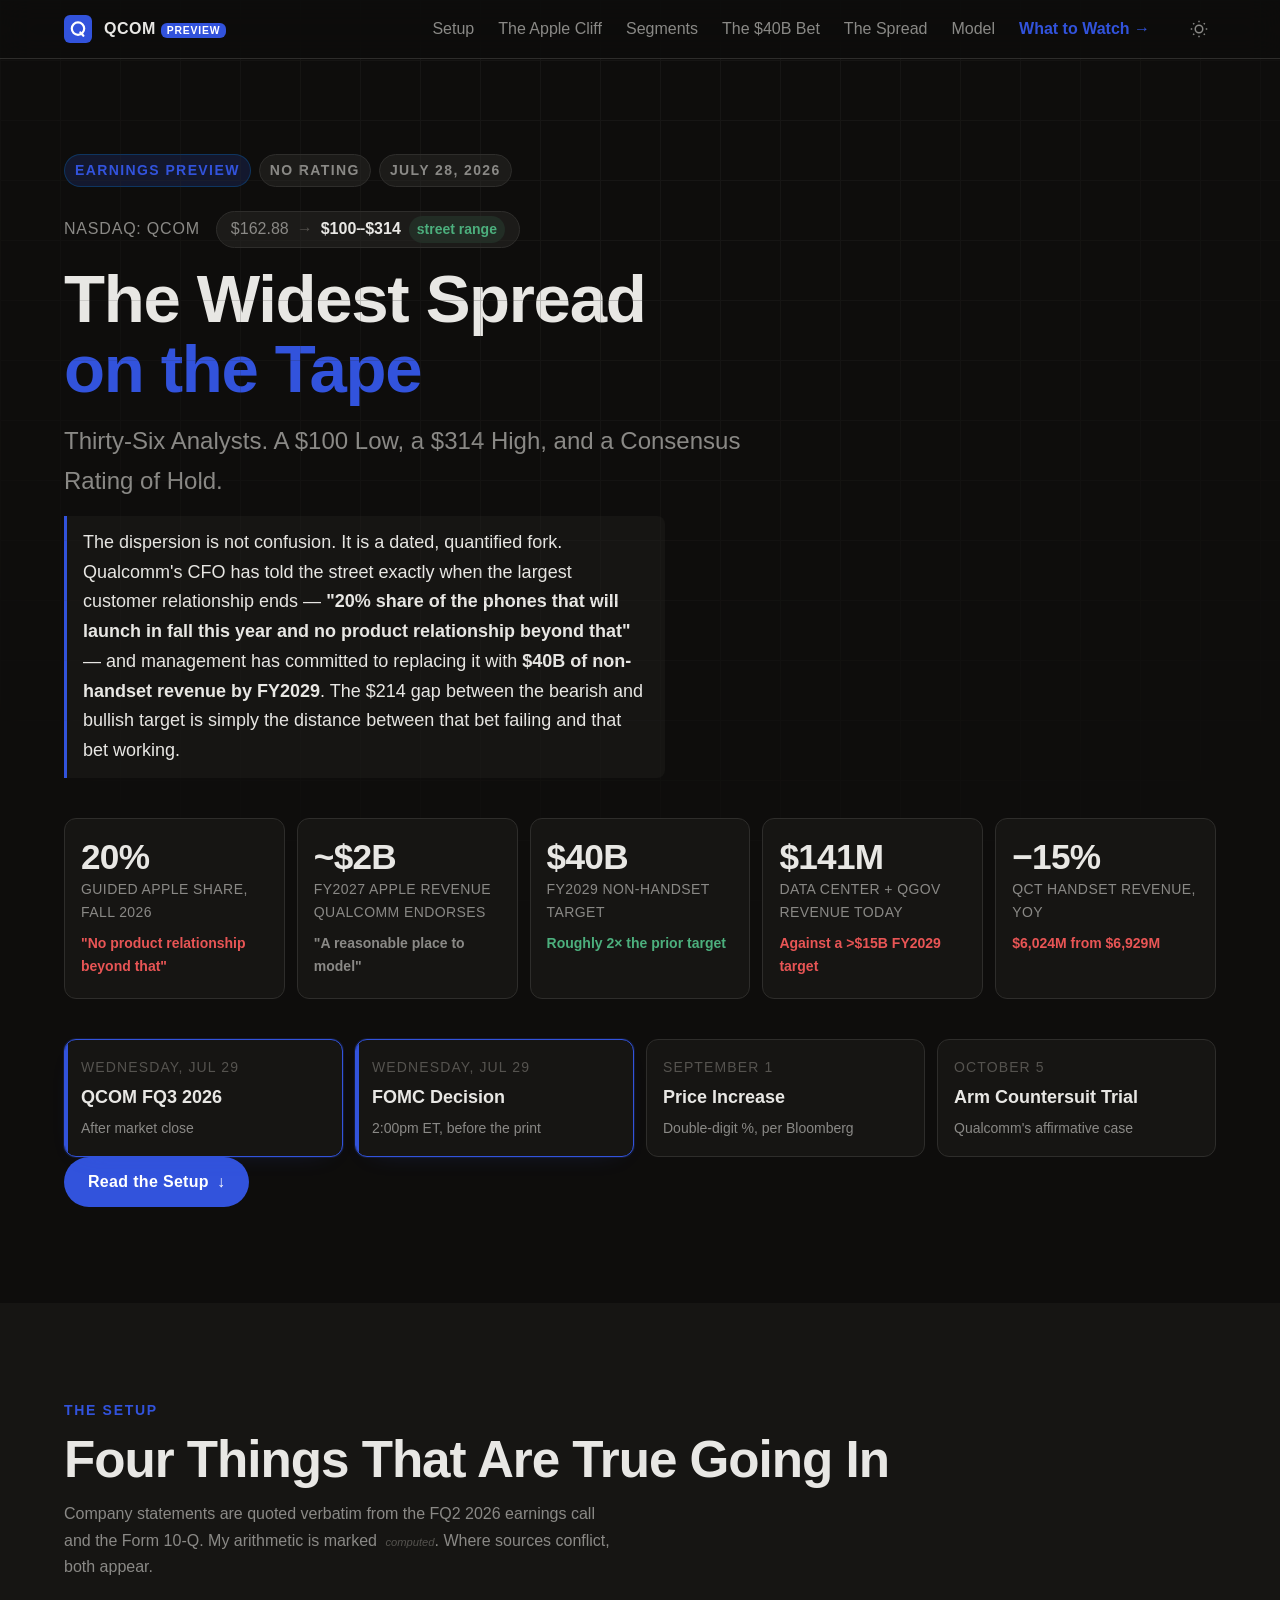
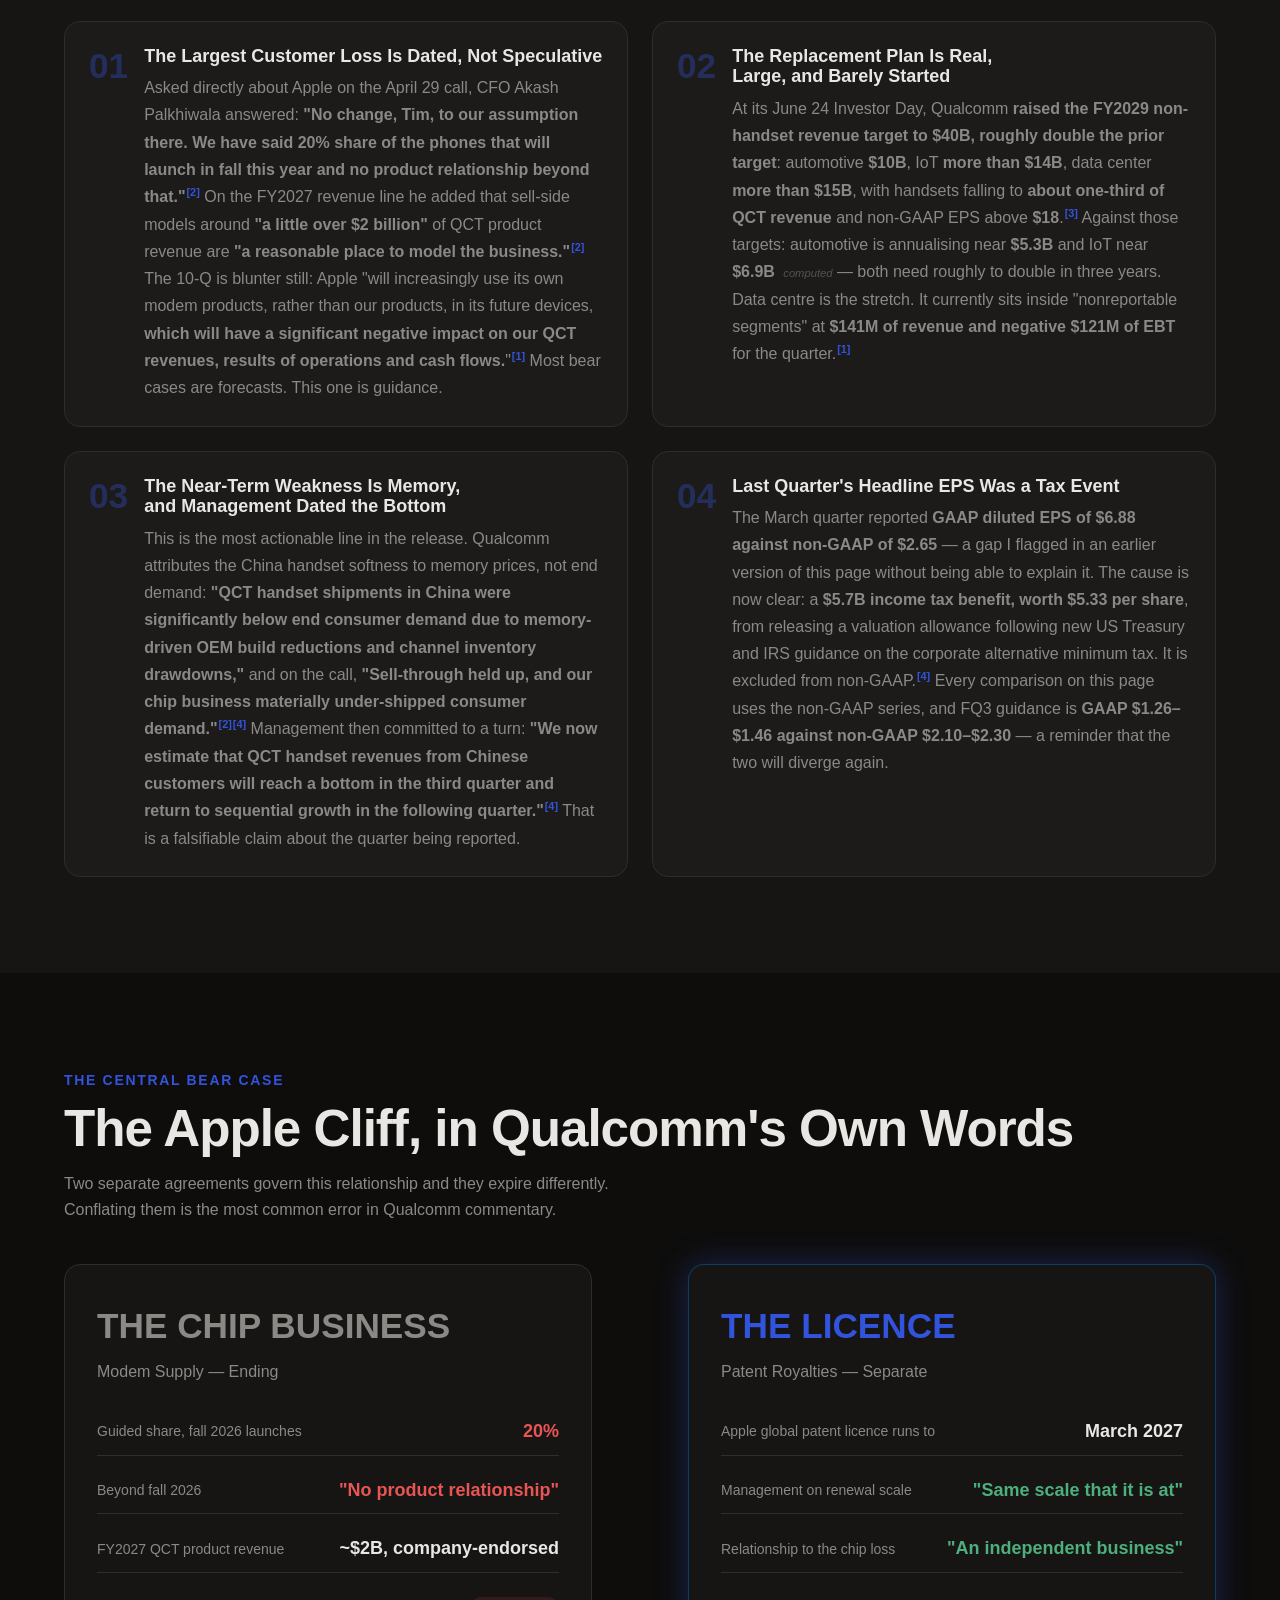
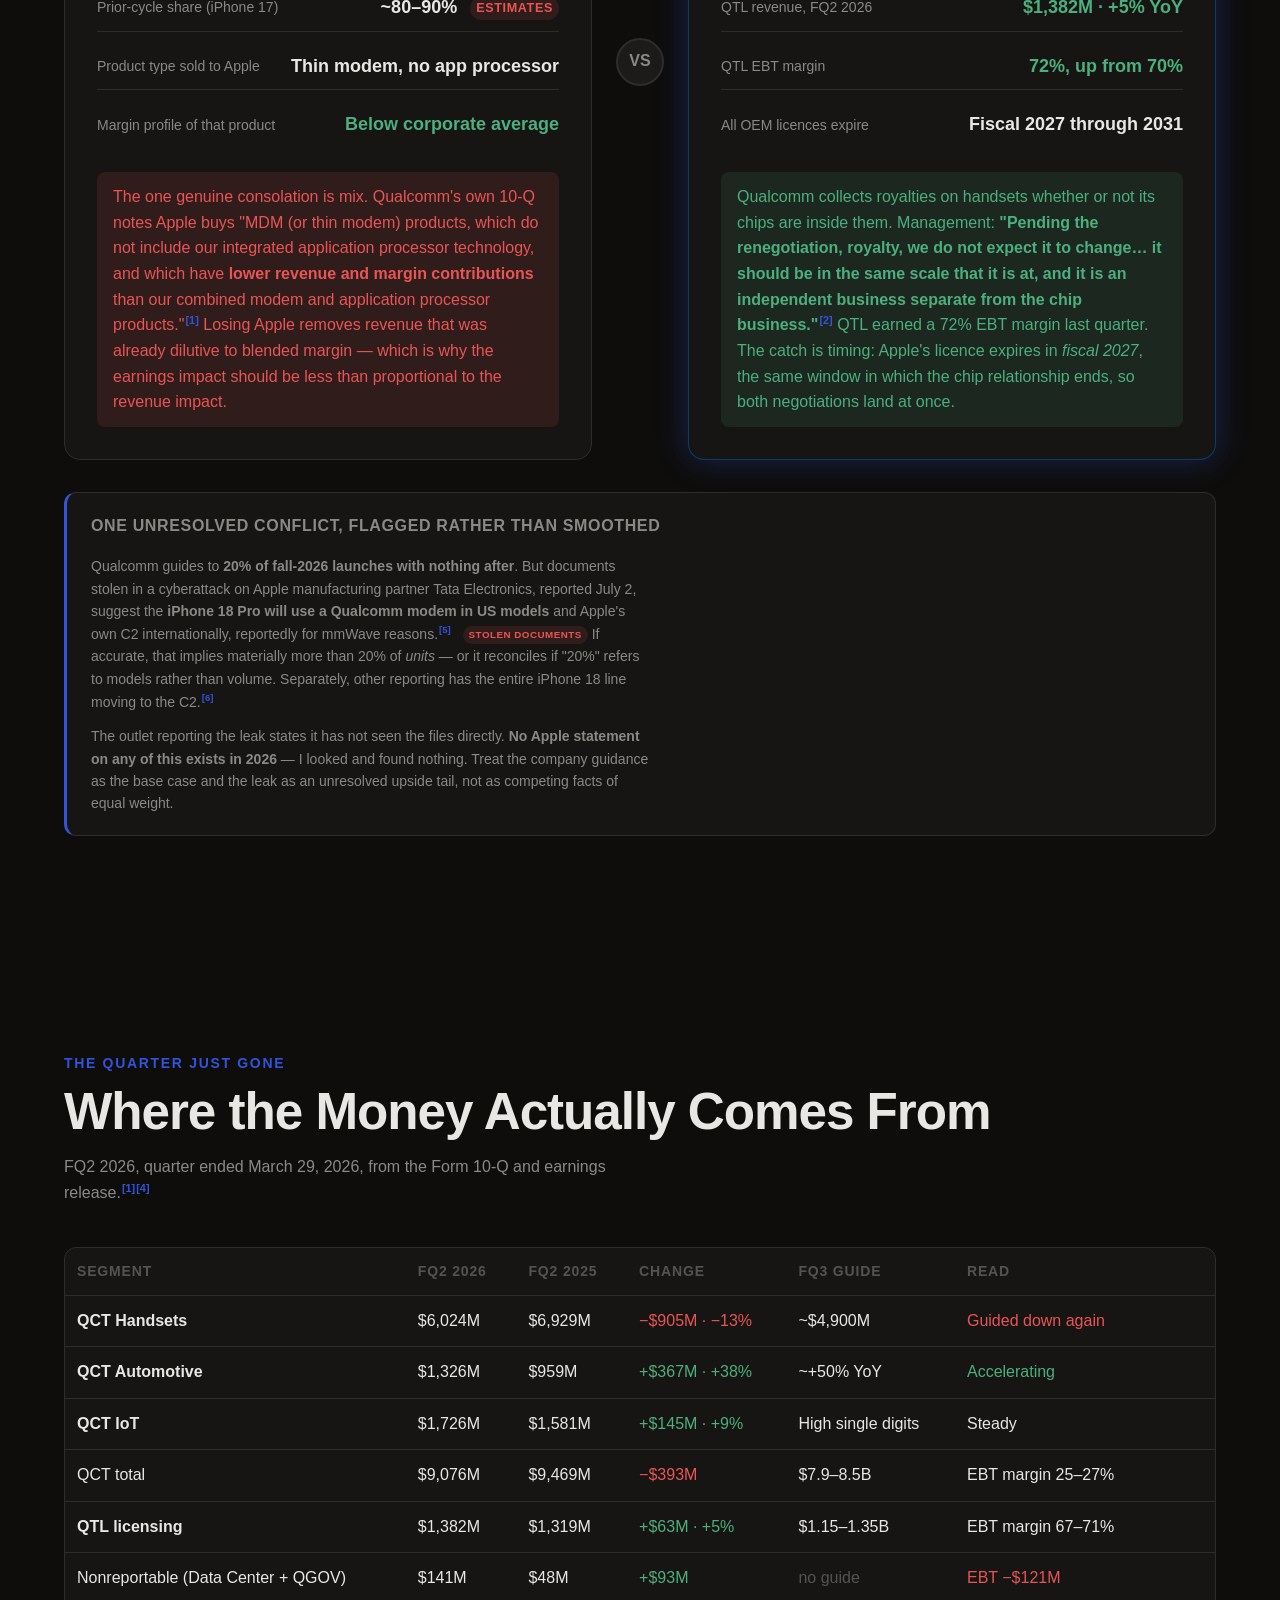
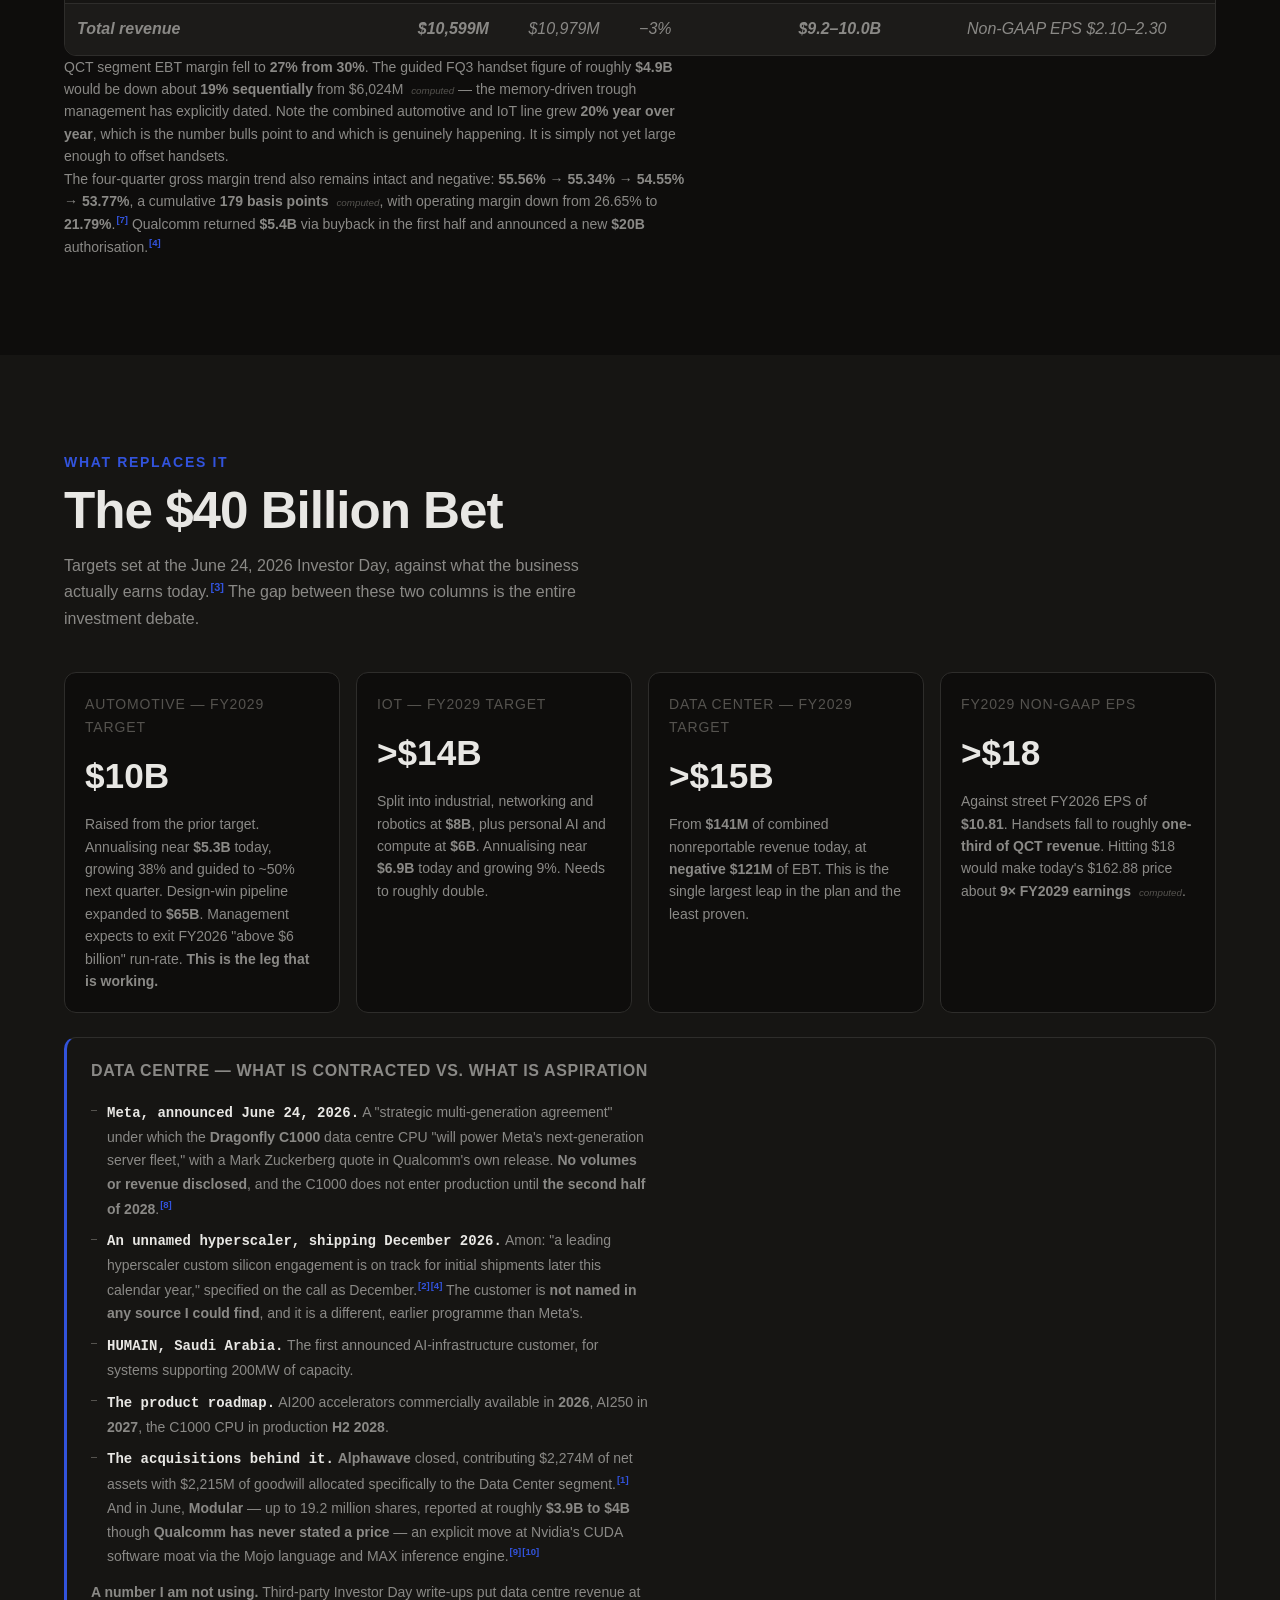
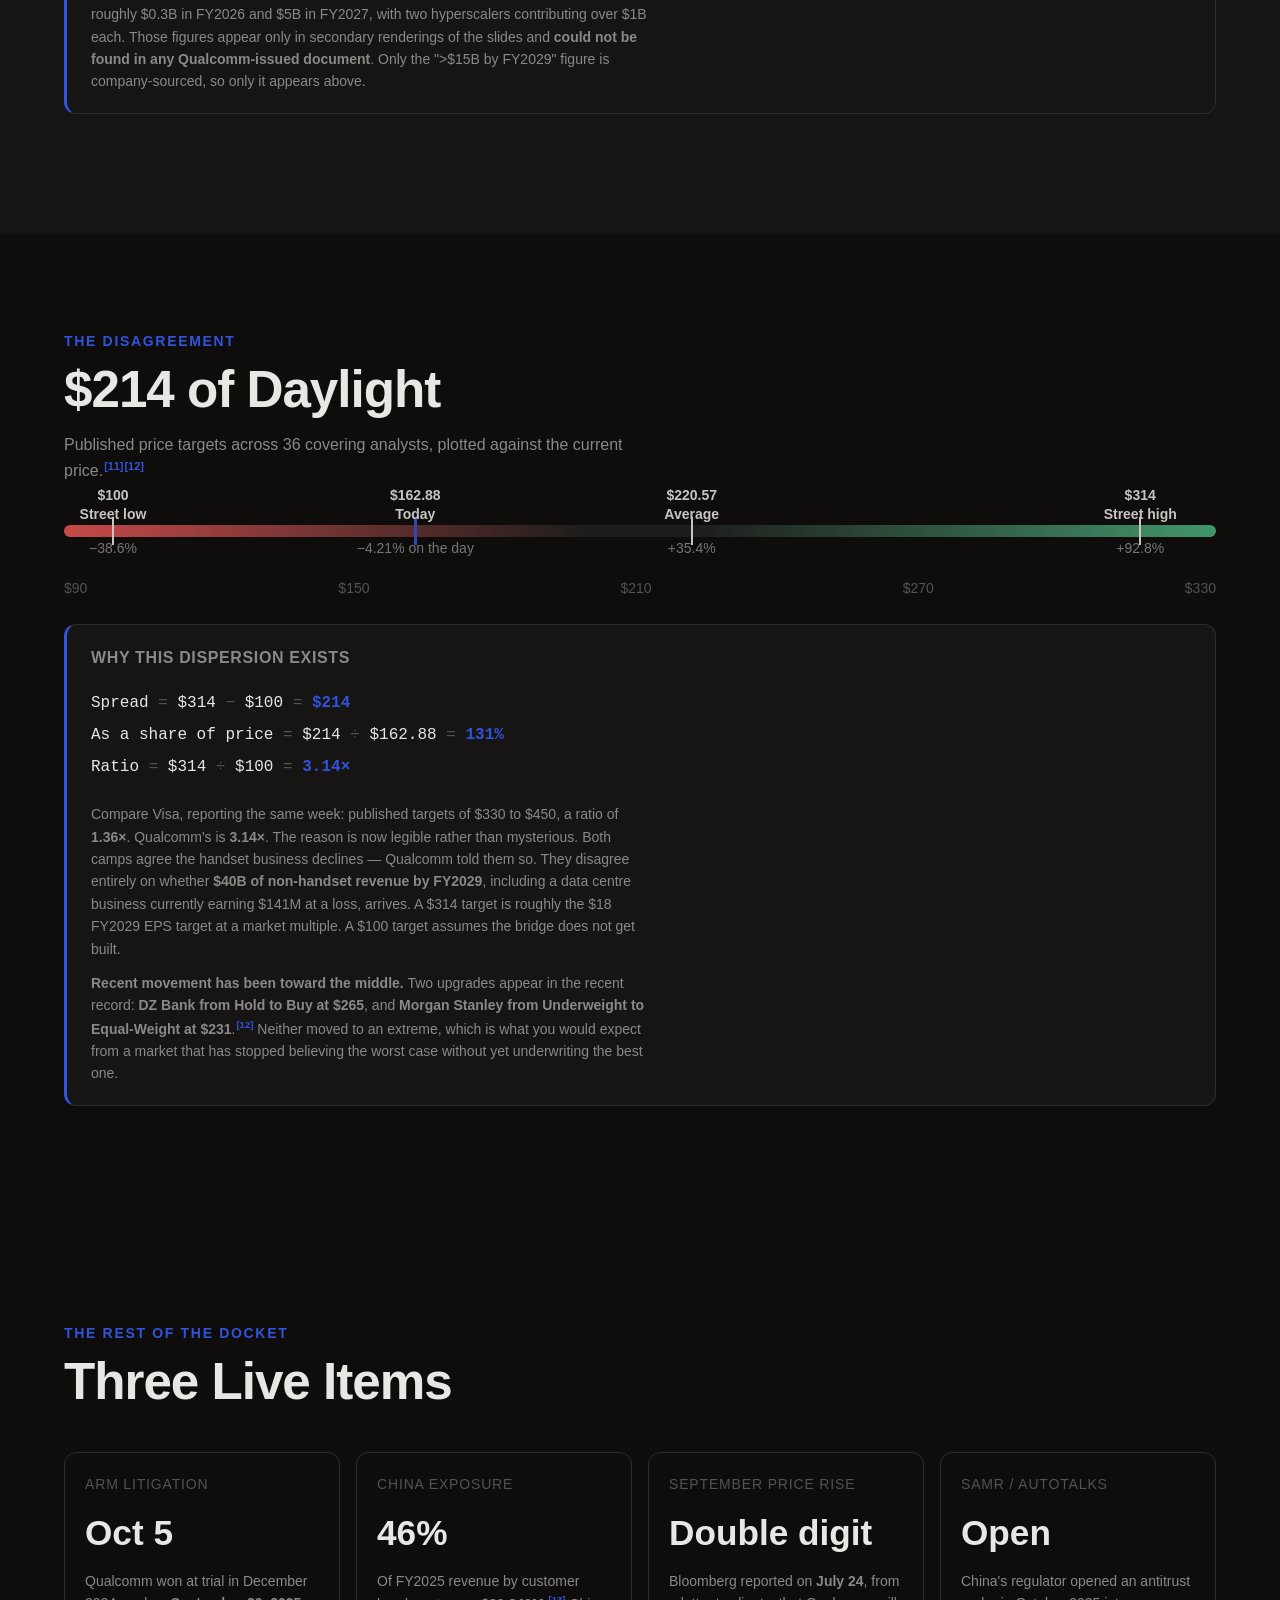
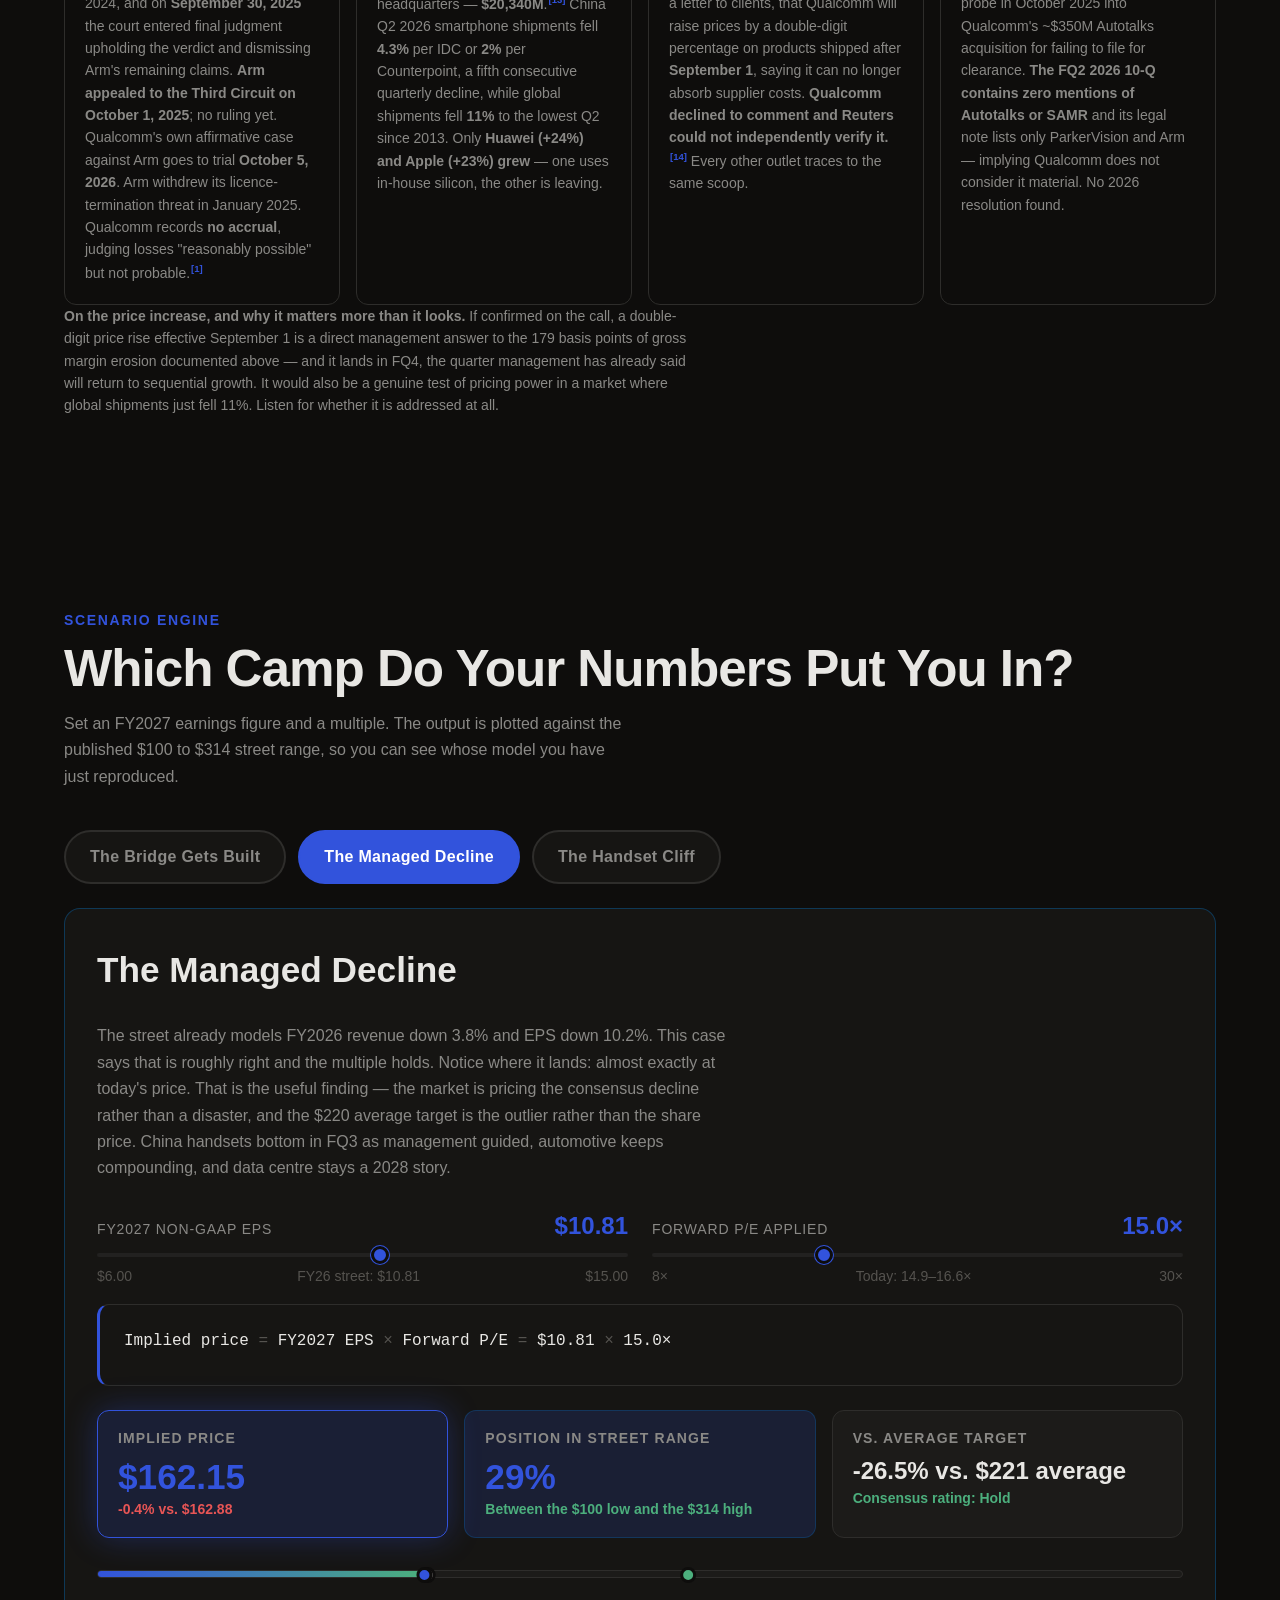
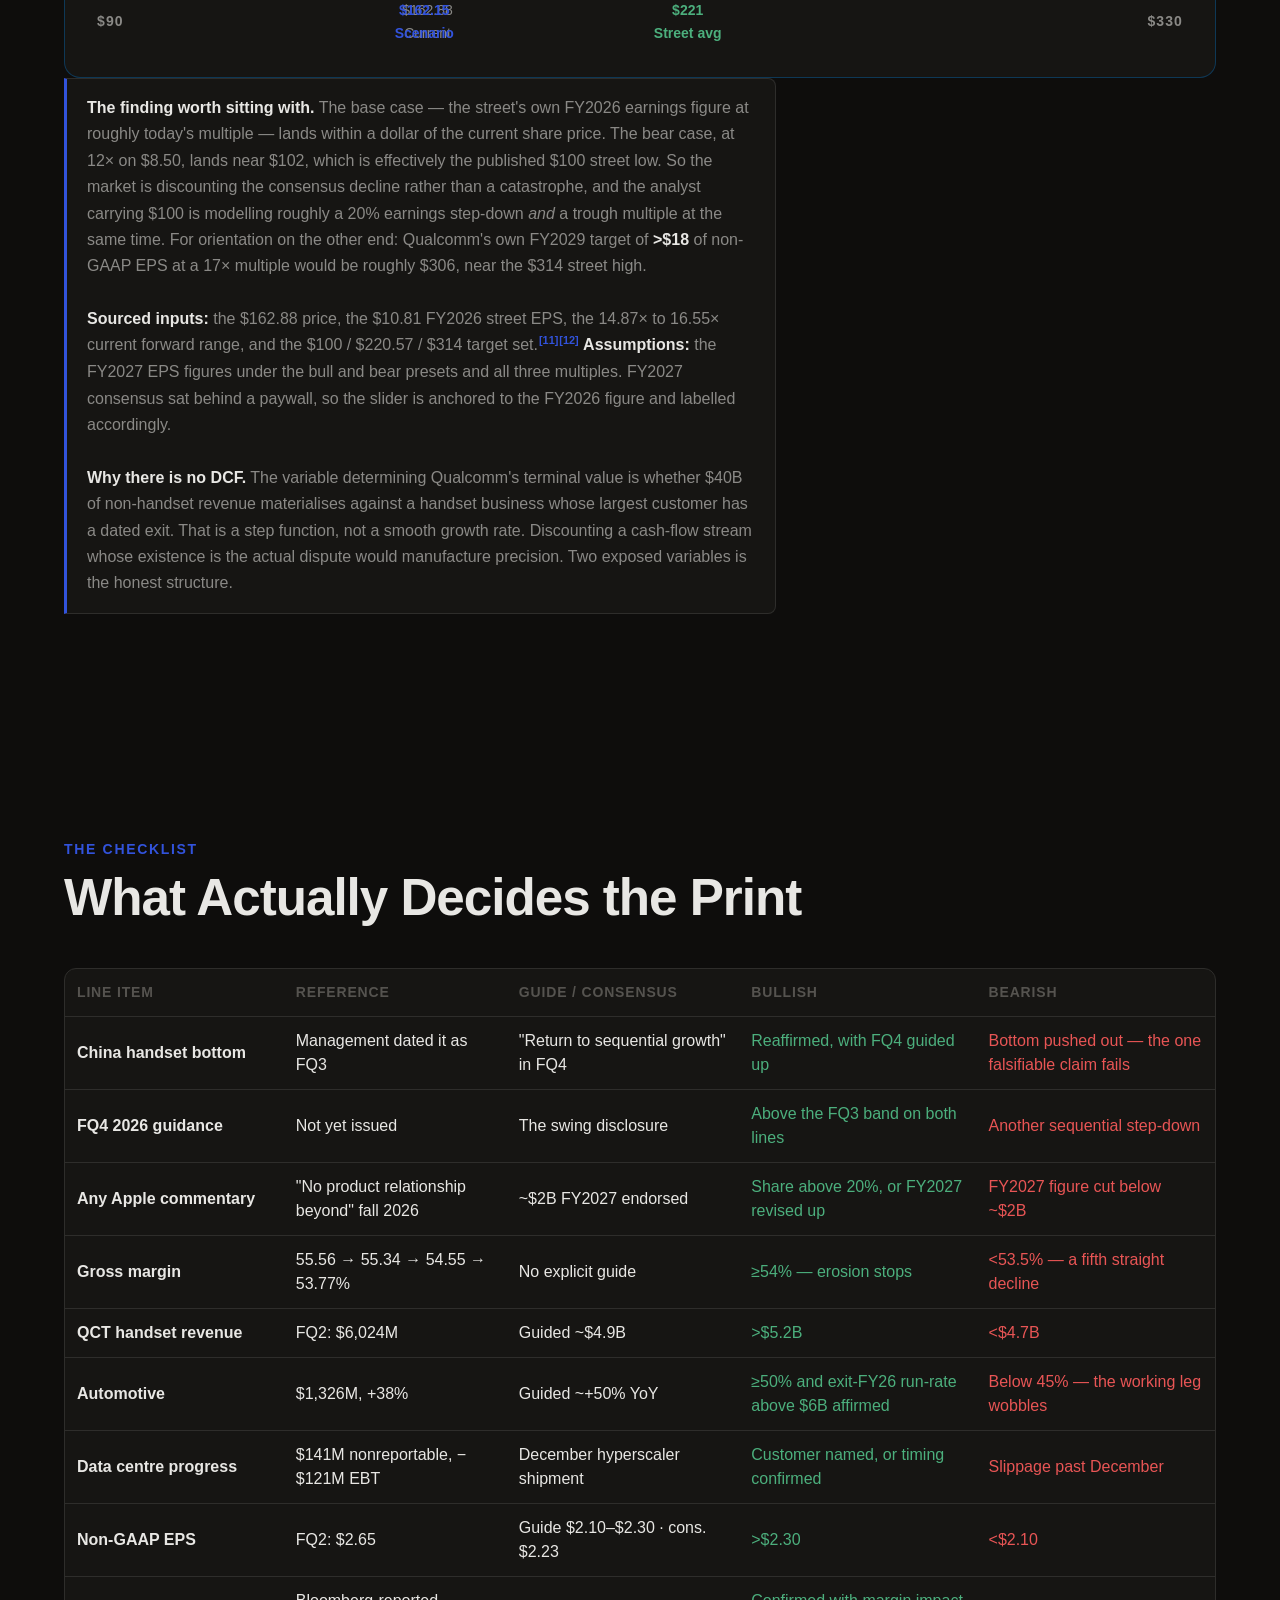
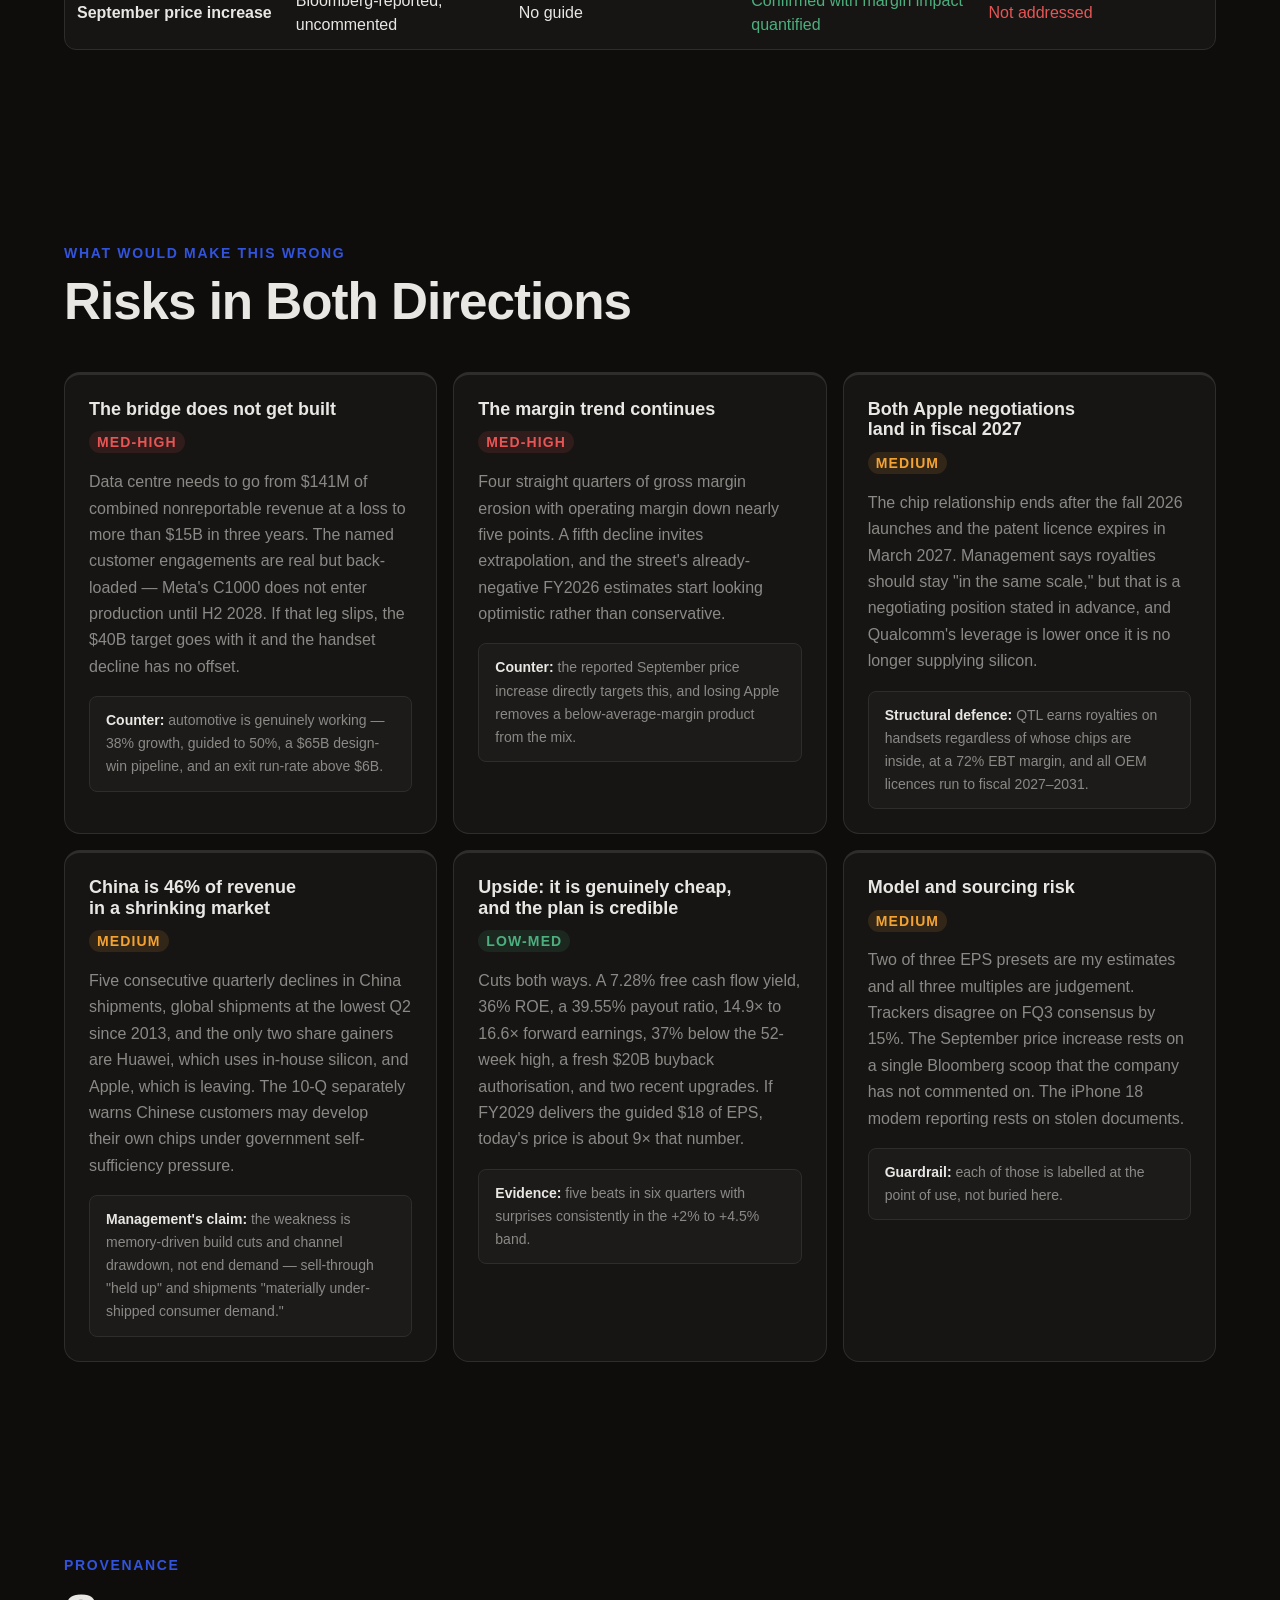
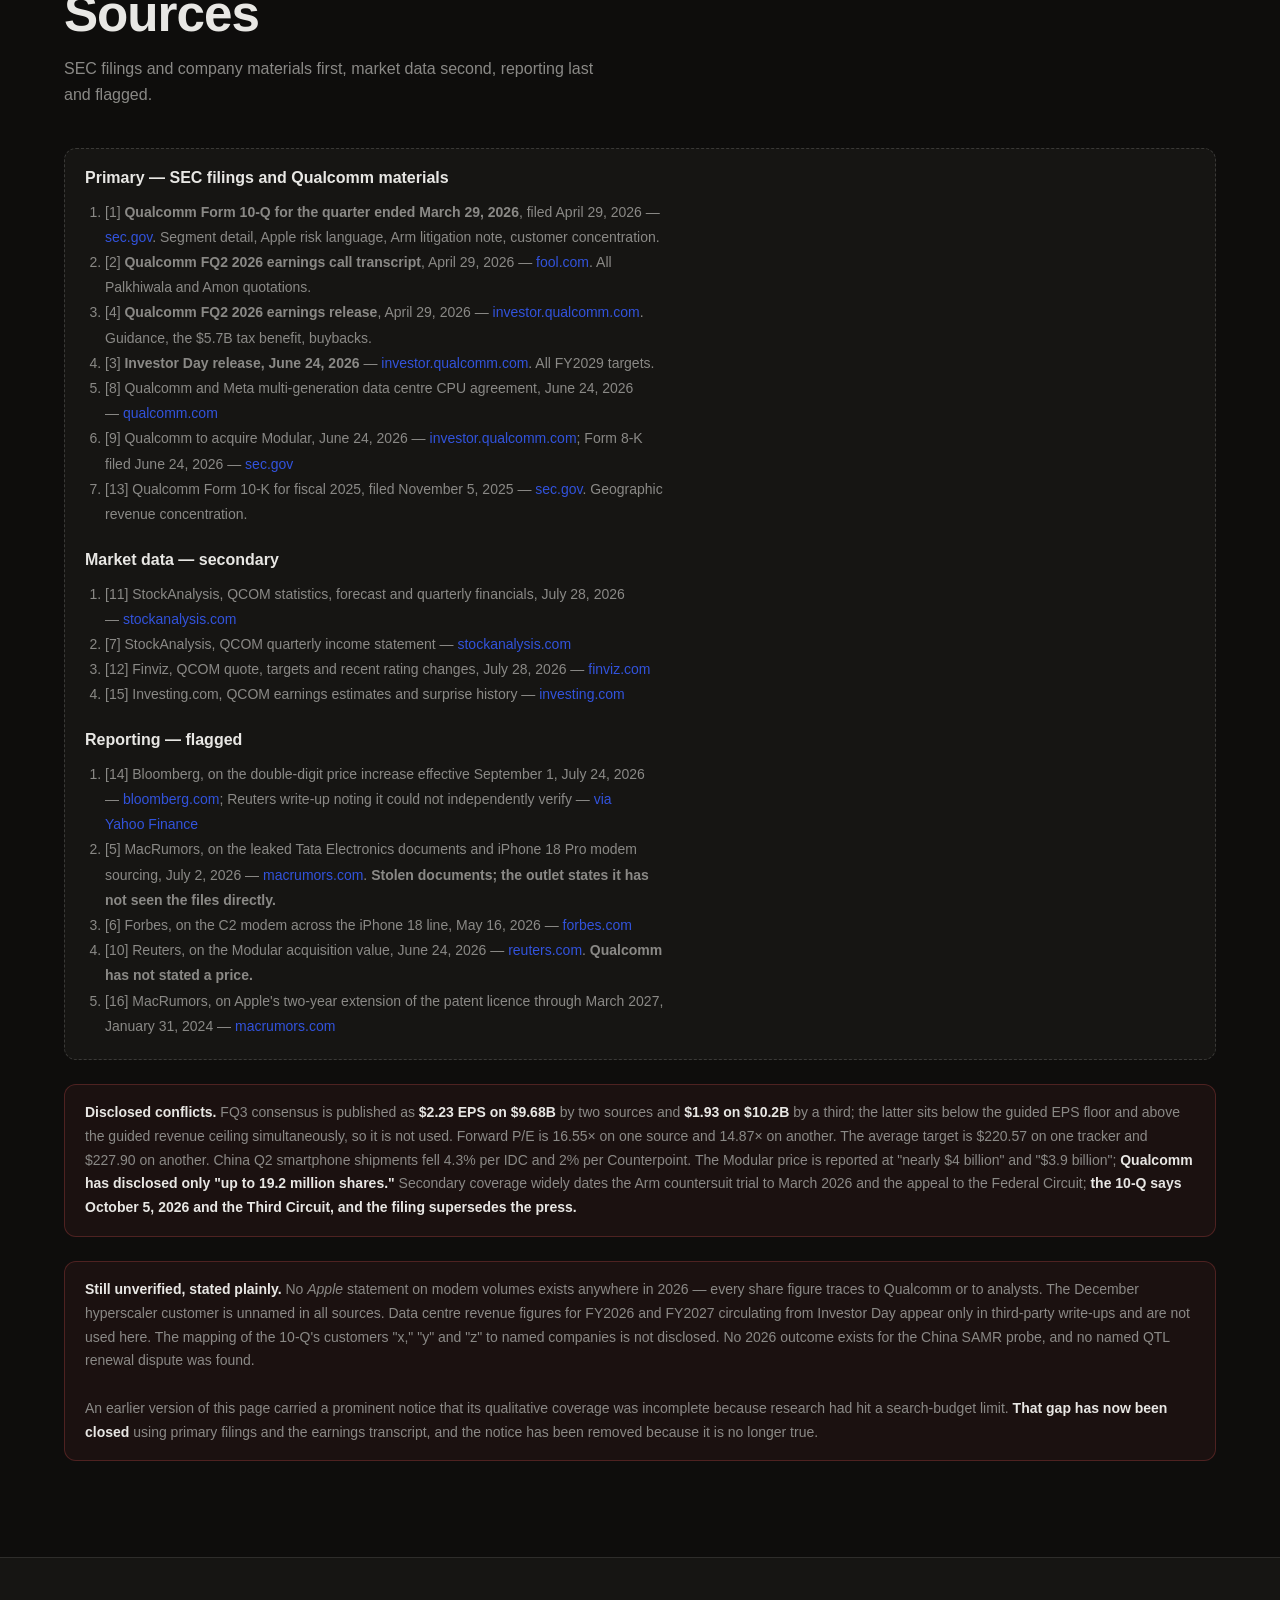
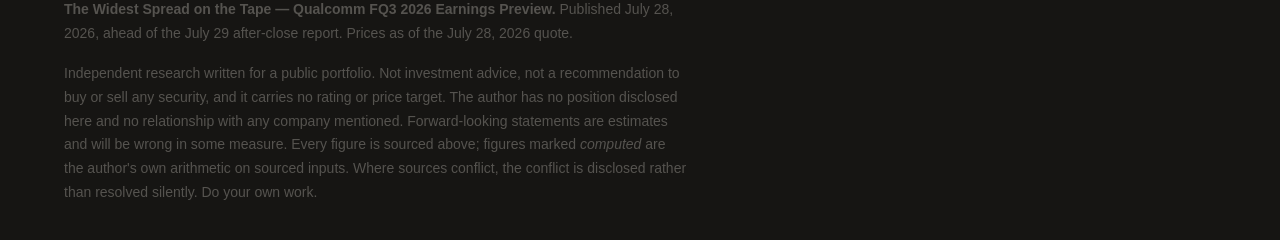
==== commit 1b0d2e9c: "Complete the QCOM preview with primary-source narrative Closes the gap the first version disclosed. " ====
--- a/web-app/index.html
+++ b/web-app/index.html
@@ -4,10 +4,10 @@
   <meta charset="UTF-8" />
   <meta name="viewport" content="width=device-width, initial-scale=1.0" />
   <title>The Widest Spread on the Tape — Qualcomm FQ3 2026 Earnings Preview</title>
-  <meta name="description" content="Thirty-six analysts cover Qualcomm. Their price targets run from $100 to $314 — a range worth 131% of the share price — and the consensus rating is Hold. Published July 28, 2026, ahead of the July 29 print." />
+  <meta name="description" content="Qualcomm's CFO said it plainly: 20% of the phones launching this fall, and no product relationship beyond that. The street's targets run $100 to $314. That gap is the distance between the bet failing and the bet working. Published July 28, 2026." />
 
   <link href="https://api.fontshare.com/v2/css?f[]=cabinet-grotesk@400,500,700,800&f[]=satoshi@300,400,500,700&display=swap" rel="stylesheet" />
-  <link rel="stylesheet" href="style.css?v=1" />
+  <link rel="stylesheet" href="style.css?v=2" />
 </head>
 <body>
 
@@ -24,9 +24,10 @@
     </div>
     <div class="nav-links">
       <a href="#setup">Setup</a>
+      <a href="#apple">The Apple Cliff</a>
+      <a href="#segments">Segments</a>
+      <a href="#bet">The $40B Bet</a>
       <a href="#dispersion">The Spread</a>
-      <a href="#margin">Margin</a>
-      <a href="#guide">The Guide</a>
       <a href="#scenarios">Model</a>
       <a href="#watch" class="nav-cta">What to Watch →</a>
     </div>
@@ -58,33 +59,33 @@
 
     <h1 class="hero-title">The Widest Spread<br/><em>on the Tape</em></h1>
     <p class="hero-subtitle">Thirty-Six Analysts. A $100 Low, a $314 High, and a Consensus Rating of Hold.</p>
-    <p class="hero-thesis-line">The gap between the most bearish and most bullish published target on Qualcomm is <strong>$214 — worth 131% of the share price</strong>. That is not a rounding difference in modelling assumptions. It is two incompatible views of what this company becomes. The street already models <strong>FY2026 revenue down 3.8% and EPS down 10.2%</strong>, gross margin has eroded four consecutive quarters, and the stock fell <strong>4.21% today</strong>, the session before the print.</p>
+    <p class="hero-thesis-line">The dispersion is not confusion. It is a dated, quantified fork. Qualcomm's CFO has told the street exactly when the largest customer relationship ends — <strong>"20% share of the phones that will launch in fall this year and no product relationship beyond that"</strong> — and management has committed to replacing it with <strong>$40B of non-handset revenue by FY2029</strong>. The $214 gap between the bearish and bullish target is simply the distance between that bet failing and that bet working.</p>
 
     <div class="hero-kpis">
       <div class="kpi-card">
-        <div class="kpi-value">3.14×</div>
-        <div class="kpi-label">High Target ÷ Low Target</div>
-        <div class="kpi-delta kpi-delta-bad">$314 vs. $100 · 36 analysts <span class="computed-flag">computed</span></div>
+        <div class="kpi-value">20%</div>
+        <div class="kpi-label">Guided Apple Share, Fall 2026</div>
+        <div class="kpi-delta kpi-delta-bad">"No product relationship beyond that"</div>
       </div>
       <div class="kpi-card">
-        <div class="kpi-value">−10.2%</div>
-        <div class="kpi-label">Street FY2026 EPS Growth</div>
-        <div class="kpi-delta kpi-delta-bad">On revenue down 3.8%</div>
+        <div class="kpi-value">~$2B</div>
+        <div class="kpi-label">FY2027 Apple Revenue Qualcomm Endorses</div>
+        <div class="kpi-delta kpi-delta-neutral">"A reasonable place to model"</div>
       </div>
       <div class="kpi-card">
-        <div class="kpi-value">−1.79pp</div>
-        <div class="kpi-label">Gross Margin, Four Quarters</div>
-        <div class="kpi-delta kpi-delta-bad">55.56% → 53.77% <span class="computed-flag">computed</span></div>
+        <div class="kpi-value">$40B</div>
+        <div class="kpi-label">FY2029 Non-Handset Target</div>
+        <div class="kpi-delta kpi-delta-good">Roughly 2× the prior target</div>
       </div>
       <div class="kpi-card">
-        <div class="kpi-value">−37.3%</div>
-        <div class="kpi-label">Below the 52-Week High</div>
-        <div class="kpi-delta kpi-delta-bad">$162.88 vs. $259.92 <span class="computed-flag">computed</span></div>
+        <div class="kpi-value">$141M</div>
+        <div class="kpi-label">Data Center + QGOV Revenue Today</div>
+        <div class="kpi-delta kpi-delta-bad">Against a &gt;$15B FY2029 target</div>
       </div>
       <div class="kpi-card">
-        <div class="kpi-value">7.28%</div>
-        <div class="kpi-label">Free Cash Flow Yield</div>
-        <div class="kpi-delta kpi-delta-good">$12.5B · ROE 36.08%</div>
+        <div class="kpi-value">−15%</div>
+        <div class="kpi-label">QCT Handset Revenue, YoY</div>
+        <div class="kpi-delta kpi-delta-bad">$6,024M from $6,929M</div>
       </div>
     </div>
 
@@ -100,14 +101,14 @@
         <div class="event-time">2:00pm ET, before the print</div>
       </div>
       <div class="event-item">
-        <div class="event-day">Wednesday, Jul 29</div>
-        <div class="event-name">MSFT · META</div>
-        <div class="event-time">Same session</div>
+        <div class="event-day">September 1</div>
+        <div class="event-name">Price Increase</div>
+        <div class="event-time">Double-digit %, per Bloomberg</div>
       </div>
       <div class="event-item">
-        <div class="event-day">Today</div>
-        <div class="event-name">QCOM −4.21%</div>
-        <div class="event-time">Into the print</div>
+        <div class="event-day">October 5</div>
+        <div class="event-name">Arm Countersuit Trial</div>
+        <div class="event-time">Qualcomm's affirmative case</div>
       </div>
     </div>
 
@@ -121,42 +122,194 @@
     <div class="section-header">
       <span class="section-label">The Setup</span>
       <h2>Four Things That Are True Going In</h2>
-      <p class="section-desc">Every figure is sourced. My arithmetic is marked <span class="computed-flag">computed</span>. This page is narrower than the others in this series, and section five explains exactly why.</p>
+      <p class="section-desc">Company statements are quoted verbatim from the FQ2 2026 earnings call and the Form 10-Q. My arithmetic is marked <span class="computed-flag">computed</span>. Where sources conflict, both appear.</p>
     </div>
     <div class="exec-bullets">
 
       <div class="exec-bullet">
         <div class="bullet-number">01</div>
         <div class="bullet-content">
-          <h3>The Street Models a Down Year, and Says Hold</h3>
-          <p>Consensus has <strong>FY2026 revenue at $42.60B, down 3.80%</strong>, and <strong>FY2026 EPS at $10.81, down 10.18%</strong>.<a href="#sources" class="cite">[2]</a> A second source has EPS this year at <strong>−10.44%</strong> and next year at <strong>+1.65%</strong>.<a href="#sources" class="cite">[4]</a> So the base case on the tape is a decline followed by a flat year. Against that, 36 analysts produce an average target of <strong>$220.57</strong>, implying 35% upside, while rating the stock <strong>Hold</strong>. Those two things do not naturally sit together, and the tension is the story.</p>
+          <h3>The Largest Customer Loss Is Dated, Not Speculative</h3>
+          <p>Asked directly about Apple on the April 29 call, CFO Akash Palkhiwala answered: <strong>"No change, Tim, to our assumption there. We have said 20% share of the phones that will launch in fall this year and no product relationship beyond that."</strong><a href="#sources" class="cite">[2]</a> On the FY2027 revenue line he added that sell-side models around <strong>"a little over $2 billion"</strong> of QCT product revenue are <strong>"a reasonable place to model the business."</strong><a href="#sources" class="cite">[2]</a> The 10-Q is blunter still: Apple "will increasingly use its own modem products, rather than our products, in its future devices, <strong>which will have a significant negative impact on our QCT revenues, results of operations and cash flows.</strong>"<a href="#sources" class="cite">[1]</a> Most bear cases are forecasts. This one is guidance.</p>
         </div>
       </div>
 
       <div class="exec-bullet">
         <div class="bullet-number">02</div>
         <div class="bullet-content">
-          <h3>Gross Margin Has Eroded Four Quarters Running</h3>
-          <p>The cleanest verifiable trend in the financials, and it points one way: <strong>55.56% → 55.34% → 54.55% → 53.77%</strong> across the June 2025 through March 2026 quarters — a cumulative <strong>179 basis points</strong> <span class="computed-flag">computed</span>.<a href="#sources" class="cite">[3]</a> Operating margin fell further, from 26.65% to <strong>21.79%</strong>, because operating expense did not fall with it. Whatever one believes about the long-term customer mix, the margin line is already moving, and it is moving before the most-discussed transition is complete.</p>
+          <h3>The Replacement Plan Is Real, Large, and Barely Started</h3>
+          <p>At its June 24 Investor Day, Qualcomm <strong>raised the FY2029 non-handset revenue target to $40B, roughly double the prior target</strong>: automotive <strong>$10B</strong>, IoT <strong>more than $14B</strong>, data center <strong>more than $15B</strong>, with handsets falling to <strong>about one-third of QCT revenue</strong> and non-GAAP EPS above <strong>$18</strong>.<a href="#sources" class="cite">[3]</a> Against those targets: automotive is annualising near <strong>$5.3B</strong> and IoT near <strong>$6.9B</strong> <span class="computed-flag">computed</span> — both need roughly to double in three years. Data centre is the stretch. It currently sits inside "nonreportable segments" at <strong>$141M of revenue and negative $121M of EBT</strong> for the quarter.<a href="#sources" class="cite">[1]</a></p>
         </div>
       </div>
 
       <div class="exec-bullet">
         <div class="bullet-number">03</div>
         <div class="bullet-content">
-          <h3>Headline EPS Is Unreadable Without the Adjustment</h3>
-          <p>Qualcomm's GAAP and non-GAAP figures have diverged violently. The March 2026 quarter reported <strong>GAAP diluted EPS of $6.88 on operating income of just $2,309M</strong> — a net income of $7,370M that plainly contains large non-operating items. The September 2025 quarter reported a <strong>GAAP net loss of $3,117M despite $2,918M of positive operating income</strong>.<a href="#sources" class="cite">[3]</a> Non-GAAP EPS for those quarters was <strong>$2.65</strong> and <strong>$3.00</strong>. Any comparison against consensus must use the non-GAAP series, and this page does throughout.</p>
+          <h3>The Near-Term Weakness Is Memory, and Management Dated the Bottom</h3>
+          <p>This is the most actionable line in the release. Qualcomm attributes the China handset softness to memory prices, not end demand: <strong>"QCT handset shipments in China were significantly below end consumer demand due to memory-driven OEM build reductions and channel inventory drawdowns,"</strong> and on the call, <strong>"Sell-through held up, and our chip business materially under-shipped consumer demand."</strong><a href="#sources" class="cite">[2]</a><a href="#sources" class="cite">[4]</a> Management then committed to a turn: <strong>"We now estimate that QCT handset revenues from Chinese customers will reach a bottom in the third quarter and return to sequential growth in the following quarter."</strong><a href="#sources" class="cite">[4]</a> That is a falsifiable claim about the quarter being reported.</p>
         </div>
       </div>
 
       <div class="exec-bullet">
         <div class="bullet-number">04</div>
         <div class="bullet-content">
-          <h3>The Operating Business Still Throws Off Cash</h3>
-          <p>The bear case is about direction, not about quality. Qualcomm generates <strong>$12.50B of free cash flow, a 7.28% yield</strong>, with <strong>ROE of 36.08%</strong> and ROA of 12.69%, pays a <strong>$3.68 dividend yielding 2.16%</strong> at a 39.55% payout ratio, and trades at <strong>17.8× trailing and 14.9× to 16.6× forward</strong> earnings.<a href="#sources" class="cite">[1]</a> That is a cheap, cash-generative business. The question the $100 target asks is whether the earnings base itself is about to step down.</p>
-        </div>
-      </div>
-
+          <h3>Last Quarter's Headline EPS Was a Tax Event</h3>
+          <p>The March quarter reported <strong>GAAP diluted EPS of $6.88 against non-GAAP of $2.65</strong> — a gap I flagged in an earlier version of this page without being able to explain it. The cause is now clear: a <strong>$5.7B income tax benefit, worth $5.33 per share</strong>, from releasing a valuation allowance following new US Treasury and IRS guidance on the corporate alternative minimum tax. It is excluded from non-GAAP.<a href="#sources" class="cite">[4]</a> Every comparison on this page uses the non-GAAP series, and FQ3 guidance is <strong>GAAP $1.26–$1.46 against non-GAAP $2.10–$2.30</strong> — a reminder that the two will diverge again.</p>
+        </div>
+      </div>
+
+    </div>
+  </div>
+</section>
+
+<!-- ═══ APPLE ═══ -->
+<section class="section why-not-section" id="apple">
+  <div class="container">
+    <div class="section-header">
+      <span class="section-label">The Central Bear Case</span>
+      <h2>The Apple Cliff, in Qualcomm's Own Words</h2>
+      <p class="section-desc">Two separate agreements govern this relationship and they expire differently. Conflating them is the most common error in Qualcomm commentary.</p>
+    </div>
+
+    <div class="versus-grid">
+      <div class="versus-card versus-card-crwd">
+        <div class="versus-ticker">THE CHIP BUSINESS</div>
+        <div class="versus-name">Modem Supply — Ending</div>
+        <div class="versus-metrics">
+          <div class="versus-metric"><span class="versus-metric-label">Guided share, fall 2026 launches</span><span class="versus-metric-value versus-bad">20%</span></div>
+          <div class="versus-metric"><span class="versus-metric-label">Beyond fall 2026</span><span class="versus-metric-value versus-bad">"No product relationship"</span></div>
+          <div class="versus-metric"><span class="versus-metric-label">FY2027 QCT product revenue</span><span class="versus-metric-value versus-neutral">~$2B, company-endorsed</span></div>
+          <div class="versus-metric"><span class="versus-metric-label">Prior-cycle share (iPhone 17)</span><span class="versus-metric-value versus-neutral">~80–90% <span class="flag-disputed">estimates</span></span></div>
+          <div class="versus-metric"><span class="versus-metric-label">Product type sold to Apple</span><span class="versus-metric-value versus-neutral">Thin modem, no app processor</span></div>
+          <div class="versus-metric"><span class="versus-metric-label">Margin profile of that product</span><span class="versus-metric-value versus-good">Below corporate average</span></div>
+        </div>
+        <div class="versus-verdict versus-verdict-crwd">
+          The one genuine consolation is mix. Qualcomm's own 10-Q notes Apple buys "MDM (or thin modem) products, which do not include our integrated application processor technology, and which have <strong>lower revenue and margin contributions</strong> than our combined modem and application processor products."<a href="#sources" class="cite">[1]</a> Losing Apple removes revenue that was already dilutive to blended margin — which is why the earnings impact should be less than proportional to the revenue impact.
+        </div>
+      </div>
+
+      <div class="versus-divider"><div class="versus-vs">VS</div></div>
+
+      <div class="versus-card versus-card-msft">
+        <div class="versus-ticker versus-ticker-msft">THE LICENCE</div>
+        <div class="versus-name">Patent Royalties — Separate</div>
+        <div class="versus-metrics">
+          <div class="versus-metric"><span class="versus-metric-label">Apple global patent licence runs to</span><span class="versus-metric-value versus-neutral">March 2027</span></div>
+          <div class="versus-metric"><span class="versus-metric-label">Management on renewal scale</span><span class="versus-metric-value versus-good">"Same scale that it is at"</span></div>
+          <div class="versus-metric"><span class="versus-metric-label">Relationship to the chip loss</span><span class="versus-metric-value versus-good">"An independent business"</span></div>
+          <div class="versus-metric"><span class="versus-metric-label">QTL revenue, FQ2 2026</span><span class="versus-metric-value versus-good">$1,382M · +5% YoY</span></div>
+          <div class="versus-metric"><span class="versus-metric-label">QTL EBT margin</span><span class="versus-metric-value versus-good">72%, up from 70%</span></div>
+          <div class="versus-metric"><span class="versus-metric-label">All OEM licences expire</span><span class="versus-metric-value versus-neutral">Fiscal 2027 through 2031</span></div>
+        </div>
+        <div class="versus-verdict versus-verdict-msft">
+          Qualcomm collects royalties on handsets whether or not its chips are inside them. Management: <strong>"Pending the renegotiation, royalty, we do not expect it to change… it should be in the same scale that it is at, and it is an independent business separate from the chip business."</strong><a href="#sources" class="cite">[2]</a> QTL earned a 72% EBT margin last quarter. The catch is timing: Apple's licence expires in <em>fiscal 2027</em>, the same window in which the chip relationship ends, so both negotiations land at once.
+        </div>
+      </div>
+    </div>
+
+    <div class="math-box">
+      <div class="math-box-title">One Unresolved Conflict, Flagged Rather Than Smoothed</div>
+      <p class="formula-note" style="margin-top:0">Qualcomm guides to <strong>20% of fall-2026 launches with nothing after</strong>. But documents stolen in a cyberattack on Apple manufacturing partner Tata Electronics, reported July 2, suggest the <strong>iPhone 18 Pro will use a Qualcomm modem in US models</strong> and Apple's own C2 internationally, reportedly for mmWave reasons.<a href="#sources" class="cite">[5]</a> <span class="flag-disputed">Stolen documents</span> If accurate, that implies materially more than 20% of <em>units</em> — or it reconciles if "20%" refers to models rather than volume. Separately, other reporting has the entire iPhone 18 line moving to the C2.<a href="#sources" class="cite">[6]</a></p>
+      <p class="formula-note">The outlet reporting the leak states it has not seen the files directly. <strong>No Apple statement on any of this exists in 2026</strong> — I looked and found nothing. Treat the company guidance as the base case and the leak as an unresolved upside tail, not as competing facts of equal weight.</p>
+    </div>
+  </div>
+</section>
+
+<!-- ═══ SEGMENTS ═══ -->
+<section class="section" id="segments">
+  <div class="container">
+    <div class="section-header">
+      <span class="section-label">The Quarter Just Gone</span>
+      <h2>Where the Money Actually Comes From</h2>
+      <p class="section-desc">FQ2 2026, quarter ended March 29, 2026, from the Form 10-Q and earnings release.<a href="#sources" class="cite">[1]</a><a href="#sources" class="cite">[4]</a></p>
+    </div>
+
+    <div class="track-table-wrap">
+      <table class="track-table">
+        <thead>
+          <tr><th>Segment</th><th>FQ2 2026</th><th>FQ2 2025</th><th>Change</th><th>FQ3 Guide</th><th>Read</th></tr>
+        </thead>
+        <tbody>
+          <tr>
+            <td><strong>QCT Handsets</strong></td><td>$6,024M</td><td>$6,929M</td>
+            <td class="watch-bear">−$905M · −13%</td><td>~$4,900M</td><td class="watch-bear">Guided down again</td>
+          </tr>
+          <tr>
+            <td><strong>QCT Automotive</strong></td><td>$1,326M</td><td>$959M</td>
+            <td class="watch-bull">+$367M · +38%</td><td>~+50% YoY</td><td class="watch-bull">Accelerating</td>
+          </tr>
+          <tr>
+            <td><strong>QCT IoT</strong></td><td>$1,726M</td><td>$1,581M</td>
+            <td class="watch-bull">+$145M · +9%</td><td>High single digits</td><td>Steady</td>
+          </tr>
+          <tr>
+            <td>QCT total</td><td>$9,076M</td><td>$9,469M</td>
+            <td class="watch-bear">−$393M</td><td>$7.9–8.5B</td><td>EBT margin 25–27%</td>
+          </tr>
+          <tr>
+            <td><strong>QTL licensing</strong></td><td>$1,382M</td><td>$1,319M</td>
+            <td class="watch-bull">+$63M · +5%</td><td>$1.15–1.35B</td><td>EBT margin 67–71%</td>
+          </tr>
+          <tr>
+            <td>Nonreportable (Data Center + QGOV)</td><td>$141M</td><td>$48M</td>
+            <td class="watch-bull">+$93M</td><td><span class="muted-cell">no guide</span></td><td class="watch-bear">EBT −$121M</td>
+          </tr>
+          <tr class="comps-row-median">
+            <td><strong>Total revenue</strong></td><td><strong>$10,599M</strong></td><td>$10,979M</td>
+            <td class="watch-bear">−3%</td><td><strong>$9.2–10.0B</strong></td><td>Non-GAAP EPS $2.10–2.30</td>
+          </tr>
+        </tbody>
+      </table>
+    </div>
+
+    <p class="comps-footnote">QCT segment EBT margin fell to <strong>27% from 30%</strong>. The guided FQ3 handset figure of roughly <strong>$4.9B</strong> would be down about <strong>19% sequentially</strong> from $6,024M <span class="computed-flag">computed</span> — the memory-driven trough management has explicitly dated. Note the combined automotive and IoT line grew <strong>20% year over year</strong>, which is the number bulls point to and which is genuinely happening. It is simply not yet large enough to offset handsets.</p>
+
+    <p class="comps-footnote">The four-quarter gross margin trend also remains intact and negative: <strong>55.56% → 55.34% → 54.55% → 53.77%</strong>, a cumulative <strong>179 basis points</strong> <span class="computed-flag">computed</span>, with operating margin down from 26.65% to <strong>21.79%</strong>.<a href="#sources" class="cite">[7]</a> Qualcomm returned <strong>$5.4B</strong> via buyback in the first half and announced a new <strong>$20B</strong> authorisation.<a href="#sources" class="cite">[4]</a></p>
+  </div>
+</section>
+
+<!-- ═══ THE BET ═══ -->
+<section class="section fed-section" id="bet">
+  <div class="container">
+    <div class="section-header">
+      <span class="section-label">What Replaces It</span>
+      <h2>The $40 Billion Bet</h2>
+      <p class="section-desc">Targets set at the June 24, 2026 Investor Day, against what the business actually earns today.<a href="#sources" class="cite">[3]</a> The gap between these two columns is the entire investment debate.</p>
+    </div>
+
+    <div class="fed-grid">
+      <div class="fed-card">
+        <div class="fed-card-label">Automotive — FY2029 Target</div>
+        <div class="fed-card-value">$10B</div>
+        <div class="fed-card-note">Raised from the prior target. Annualising near <strong>$5.3B</strong> today, growing 38% and guided to ~50% next quarter. Design-win pipeline expanded to <strong>$65B</strong>. Management expects to exit FY2026 "above $6 billion" run-rate. <strong>This is the leg that is working.</strong></div>
+      </div>
+      <div class="fed-card">
+        <div class="fed-card-label">IoT — FY2029 Target</div>
+        <div class="fed-card-value">&gt;$14B</div>
+        <div class="fed-card-note">Split into industrial, networking and robotics at <strong>$8B</strong>, plus personal AI and compute at <strong>$6B</strong>. Annualising near <strong>$6.9B</strong> today and growing 9%. Needs to roughly double.</div>
+      </div>
+      <div class="fed-card">
+        <div class="fed-card-label">Data Center — FY2029 Target</div>
+        <div class="fed-card-value">&gt;$15B</div>
+        <div class="fed-card-note">From <strong>$141M</strong> of combined nonreportable revenue today, at <strong>negative $121M</strong> of EBT. This is the single largest leap in the plan and the least proven.</div>
+      </div>
+      <div class="fed-card">
+        <div class="fed-card-label">FY2029 Non-GAAP EPS</div>
+        <div class="fed-card-value">&gt;$18</div>
+        <div class="fed-card-note">Against street FY2026 EPS of <strong>$10.81</strong>. Handsets fall to roughly <strong>one-third of QCT revenue</strong>. Hitting $18 would make today's $162.88 price about <strong>9× FY2029 earnings</strong> <span class="computed-flag">computed</span>.</div>
+      </div>
+    </div>
+
+    <div class="math-box">
+      <div class="math-box-title">Data Centre — What Is Contracted vs. What Is Aspiration</div>
+      <ul class="var-list" style="grid-template-columns:1fr">
+        <li><span class="var-key">Meta, announced June 24, 2026.</span> A "strategic multi-generation agreement" under which the <strong>Dragonfly C1000</strong> data centre CPU "will power Meta's next-generation server fleet," with a Mark Zuckerberg quote in Qualcomm's own release. <strong>No volumes or revenue disclosed</strong>, and the C1000 does not enter production until <strong>the second half of 2028</strong>.<a href="#sources" class="cite">[8]</a></li>
+        <li><span class="var-key">An unnamed hyperscaler, shipping December 2026.</span> Amon: "a leading hyperscaler custom silicon engagement is on track for initial shipments later this calendar year," specified on the call as December.<a href="#sources" class="cite">[2]</a><a href="#sources" class="cite">[4]</a> The customer is <strong>not named in any source I could find</strong>, and it is a different, earlier programme than Meta's.</li>
+        <li><span class="var-key">HUMAIN, Saudi Arabia.</span> The first announced AI-infrastructure customer, for systems supporting 200MW of capacity.</li>
+        <li><span class="var-key">The product roadmap.</span> AI200 accelerators commercially available in <strong>2026</strong>, AI250 in <strong>2027</strong>, the C1000 CPU in production <strong>H2 2028</strong>.</li>
+        <li><span class="var-key">The acquisitions behind it.</span> <strong>Alphawave</strong> closed, contributing $2,274M of net assets with $2,215M of goodwill allocated specifically to the Data Center segment.<a href="#sources" class="cite">[1]</a> And in June, <strong>Modular</strong> — up to 19.2 million shares, reported at roughly <strong>$3.9B to $4B</strong> though <strong>Qualcomm has never stated a price</strong> — an explicit move at Nvidia's CUDA software moat via the Mojo language and MAX inference engine.<a href="#sources" class="cite">[9]</a><a href="#sources" class="cite">[10]</a></li>
+      </ul>
+      <p class="formula-note"><strong>A number I am not using.</strong> Third-party Investor Day write-ups put data centre revenue at roughly $0.3B in FY2026 and $5B in FY2027, with two hyperscalers contributing over $1B each. Those figures appear only in secondary renderings of the slides and <strong>could not be found in any Qualcomm-issued document</strong>. Only the "&gt;$15B by FY2029" figure is company-sourced, so only it appears above.</p>
     </div>
   </div>
 </section>
@@ -167,7 +320,7 @@
     <div class="section-header">
       <span class="section-label">The Disagreement</span>
       <h2>$214 of Daylight</h2>
-      <p class="section-desc">Published price targets across 36 covering analysts, plotted against the current price and the 52-week range.<a href="#sources" class="cite">[2]</a><a href="#sources" class="cite">[4]</a></p>
+      <p class="section-desc">Published price targets across 36 covering analysts, plotted against the current price.<a href="#sources" class="cite">[11]</a><a href="#sources" class="cite">[12]</a></p>
     </div>
 
     <div class="disp-wrap">
@@ -193,116 +346,50 @@
     </div>
 
     <div class="math-box">
-      <div class="math-box-title">Why This Is Unusual</div>
+      <div class="math-box-title">Why This Dispersion Exists</div>
       <div class="formula">
         Spread <span class="formula-op">=</span> $314 <span class="formula-op">−</span> $100 <span class="formula-op">=</span> <span class="formula-result">$214</span><br/>
         As a share of price <span class="formula-op">=</span> $214 <span class="formula-op">÷</span> $162.88 <span class="formula-op">=</span> <span class="formula-result">131%</span><br/>
         Ratio <span class="formula-op">=</span> $314 <span class="formula-op">÷</span> $100 <span class="formula-op">=</span> <span class="formula-result">3.14×</span>
       </div>
-      <p class="formula-note">A dispersion this wide on a $172B market cap with 36 analysts covering it is not a modelling disagreement about next quarter. It is a disagreement about the terminal shape of the business. Compare the other names reporting this week: Visa's published targets run $330 to $450, a 1.36× ratio. Qualcomm's is <strong>3.14×</strong>. The consensus rating of <strong>Hold</strong> is what you get when you average two confident and opposite views, and it conveys almost no information.</p>
-      <p class="formula-note"><strong>Recent movement has been upward.</strong> Two upgrades appear in the recent record: <strong>DZ Bank from Hold to Buy with a $265 target</strong>, and <strong>Morgan Stanley from Underweight to Equal-Weight at $231</strong>.<a href="#sources" class="cite">[4]</a> Both moved toward the middle rather than to an extreme, which is consistent with a market that has stopped believing the worst case without yet believing the best one.</p>
-    </div>
-  </div>
-</section>
-
-<!-- ═══ MARGIN ═══ -->
-<section class="section why-not-section" id="margin">
-  <div class="container">
-    <div class="section-header">
-      <span class="section-label">The Trend That Is Not in Dispute</span>
-      <h2>Four Quarters of Margin Erosion</h2>
-      <p class="section-desc">Bars are scaled 52% to 56% so the movement is legible rather than flattened into a straight line.<a href="#sources" class="cite">[3]</a></p>
-    </div>
-
-    <div class="track-table-wrap">
-      <table class="track-table">
-        <thead>
-          <tr><th>Quarter End</th><th>Revenue</th><th>Gross Margin</th><th style="width:30%">Scale (52–56%)</th><th>Operating Income</th><th>Operating Margin</th></tr>
-        </thead>
-        <tbody>
-          <tr>
-            <td>Jun 29, 2025</td><td>$10,365M</td><td><strong>55.56%</strong></td>
-            <td><div class="reaction-track"><div class="gm-bar reaction-fill reaction-fill--pos" data-value="55.56" style="left:0;top:4px;bottom:4px;position:absolute"></div></div></td>
-            <td>$2,762M</td><td>26.65%</td>
-          </tr>
-          <tr>
-            <td>Sep 28, 2025</td><td>$11,271M</td><td><strong>55.34%</strong></td>
-            <td><div class="reaction-track"><div class="gm-bar reaction-fill reaction-fill--pos" data-value="55.34" style="left:0;top:4px;bottom:4px;position:absolute"></div></div></td>
-            <td>$2,918M</td><td>25.89%</td>
-          </tr>
-          <tr>
-            <td>Dec 28, 2025</td><td>$12,252M</td><td><strong>54.55%</strong></td>
-            <td><div class="reaction-track"><div class="gm-bar reaction-fill reaction-fill--neg" data-value="54.55" style="left:0;top:4px;bottom:4px;position:absolute"></div></div></td>
-            <td>$3,366M</td><td>27.47%</td>
-          </tr>
-          <tr>
-            <td>Mar 29, 2026</td><td>$10,599M</td><td><strong>53.77%</strong></td>
-            <td><div class="reaction-track"><div class="gm-bar reaction-fill reaction-fill--neg" data-value="53.77" style="left:0;top:4px;bottom:4px;position:absolute"></div></div></td>
-            <td>$2,309M</td><td><strong>21.79%</strong></td>
-          </tr>
-        </tbody>
-      </table>
-    </div>
-
-    <p class="comps-footnote">Gross margin has fallen in each of the last three sequential comparisons and is down <strong>179 basis points</strong> over the four-quarter window <span class="computed-flag">computed</span>. The operating margin move is larger — from 26.65% to <strong>21.79%</strong> — because operating expense did not scale down with revenue in the March quarter. Note that the December quarter had the highest revenue and the second-highest operating margin of the four, so this is not simply seasonality; the margin erosion continues through a strong revenue quarter.</p>
-
-    <p class="comps-footnote"><strong>One reported item worth watching, flagged as thin.</strong> A summary of recent coverage indicates Qualcomm plans to <strong>raise chip prices in September</strong>.<a href="#sources" class="cite">[4]</a> If accurate, that is a direct management response to the margin trend above and would be a meaningful item on Wednesday's call. <span class="flag-disputed">Single secondary source</span> — I was unable to trace this to a Qualcomm release or a primary report, so it is presented as a thing to listen for, not as an established fact.</p>
-  </div>
-</section>
-
-<!-- ═══ THE GUIDE ═══ -->
-<section class="section" id="guide">
-  <div class="container">
-    <div class="section-header">
-      <span class="section-label">The Bar</span>
-      <h2>Guidance, Consensus, and a Conflict</h2>
-    </div>
-
-    <div class="math-box">
-      <div class="math-box-title">Company Guidance for FQ3 2026</div>
-      <div class="formula">
-        Revenue <span class="formula-op">=</span> <span class="formula-result">$9.2B to $10.0B</span><br/>
-        Non-GAAP EPS <span class="formula-op">=</span> <span class="formula-result">$2.10 to $2.30</span>
-      </div>
-      <p class="formula-note">Consensus per Investing.com sits at <strong>$2.23 of EPS on $9.68B of revenue</strong> — both comfortably inside the guided bands, with EPS in the upper half.<a href="#sources" class="cite">[5]</a> A second source independently carries <strong>$2.23</strong> for next-quarter EPS.<a href="#sources" class="cite">[4]</a> That is the number to measure Wednesday against.</p>
-      <p class="formula-note"><strong>A conflict I am disclosing rather than resolving.</strong> A third tracker publishes FQ3 consensus as <strong>$1.93 of EPS on $10.2B of revenue</strong>.<a href="#sources" class="cite">[6]</a> Both figures are inconsistent with the company's own guidance in opposite directions — the EPS sits <em>below</em> the guided floor of $2.10 while the revenue sits <em>above</em> the guided ceiling of $10.0B. That pattern strongly suggests a different accounting basis or a stale estimate vintage rather than a genuine view. <strong>I have used the $2.23 / $9.68B pair</strong> because two independent sources agree on it and it reconciles with guidance, but readers encountering $1.93 elsewhere should know it exists and why it is not used here.</p>
-    </div>
-
-    <div class="track-table-wrap">
-      <table class="track-table">
-        <thead>
-          <tr><th>Fiscal Quarter</th><th>Reported</th><th>Cons. EPS</th><th>Actual (non-GAAP)</th><th>Surprise</th><th>Revenue</th><th>Rev. Surprise</th></tr>
-        </thead>
-        <tbody>
-          <tr>
-            <td>FQ2 2026</td><td>Apr 29, 2026</td><td>$2.55</td><td><strong>$2.65</strong></td>
-            <td><span class="beat-pill beat-pill--beat">+3.92%</span></td><td>$10.60B</td><td>+0.19%</td>
-          </tr>
-          <tr>
-            <td>FQ1 2026</td><td>Feb 4, 2026</td><td>$3.40</td><td><strong>$3.50</strong></td>
-            <td><span class="beat-pill beat-pill--beat">+2.94%</span></td><td>$12.25B</td><td>+1.16%</td>
-          </tr>
-          <tr>
-            <td>FQ4 2025</td><td>Nov 5, 2025</td><td>$2.87</td><td><strong>$3.00</strong></td>
-            <td><span class="beat-pill beat-pill--beat">+4.53%</span></td><td>$11.27B</td><td>+4.84%</td>
-          </tr>
-          <tr>
-            <td>FQ3 2025</td><td>Jul 30, 2025</td><td>$2.71</td><td><strong>$2.77</strong></td>
-            <td><span class="beat-pill beat-pill--beat">+2.21%</span></td><td>$10.37B</td><td>+0.39%</td>
-          </tr>
-          <tr>
-            <td>FQ2 2025</td><td>Apr 30, 2025</td><td>$2.82</td><td><strong>$2.85</strong></td>
-            <td><span class="beat-pill beat-pill--beat">+$0.03</span></td><td><span class="muted-cell">not sourced</span></td><td><span class="muted-cell">—</span></td>
-          </tr>
-          <tr>
-            <td>FQ1 2025</td><td>Feb 5, 2025</td><td>$2.93</td><td><strong>$2.86</strong></td>
-            <td><span class="beat-pill beat-pill--miss">−$0.07</span></td><td><span class="muted-cell">not sourced</span></td><td><span class="muted-cell">—</span></td>
-          </tr>
-        </tbody>
-      </table>
-    </div>
-
-    <p class="comps-footnote">Five beats and one miss over six quarters, with recent EPS surprises running a consistent <strong>+2% to +4.5%</strong>. Applied to the $2.23 consensus, a typical beat of that size implies roughly <strong>$2.28 to $2.33</strong> <span class="computed-flag">computed</span> — which would land at or just above the top of the company's own $2.10 to $2.30 guided range. In other words, the pattern points to a beat, and a beat is broadly what is expected. As with every other name reporting this week, the print is unlikely to be what moves the stock. The FQ4 guide will be.</p>
+      <p class="formula-note">Compare Visa, reporting the same week: published targets of $330 to $450, a ratio of <strong>1.36×</strong>. Qualcomm's is <strong>3.14×</strong>. The reason is now legible rather than mysterious. Both camps agree the handset business declines — Qualcomm told them so. They disagree entirely on whether <strong>$40B of non-handset revenue by FY2029</strong>, including a data centre business currently earning $141M at a loss, arrives. A $314 target is roughly the $18 FY2029 EPS target at a market multiple. A $100 target assumes the bridge does not get built.</p>
+      <p class="formula-note"><strong>Recent movement has been toward the middle.</strong> Two upgrades appear in the recent record: <strong>DZ Bank from Hold to Buy at $265</strong>, and <strong>Morgan Stanley from Underweight to Equal-Weight at $231</strong>.<a href="#sources" class="cite">[12]</a> Neither moved to an extreme, which is what you would expect from a market that has stopped believing the worst case without yet underwriting the best one.</p>
+    </div>
+  </div>
+</section>
+
+<!-- ═══ RISK ITEMS ═══ -->
+<section class="section" id="other">
+  <div class="container">
+    <div class="section-header">
+      <span class="section-label">The Rest of the Docket</span>
+      <h2>Three Live Items</h2>
+    </div>
+
+    <div class="fed-grid">
+      <div class="fed-card">
+        <div class="fed-card-label">Arm Litigation</div>
+        <div class="fed-card-value">Oct 5</div>
+        <div class="fed-card-note">Qualcomm won at trial in December 2024, and on <strong>September 30, 2025</strong> the court entered final judgment upholding the verdict and dismissing Arm's remaining claims. <strong>Arm appealed to the Third Circuit on October 1, 2025</strong>; no ruling yet. Qualcomm's own affirmative case against Arm goes to trial <strong>October 5, 2026</strong>. Arm withdrew its licence-termination threat in January 2025. Qualcomm records <strong>no accrual</strong>, judging losses "reasonably possible" but not probable.<a href="#sources" class="cite">[1]</a></div>
+      </div>
+      <div class="fed-card">
+        <div class="fed-card-label">China Exposure</div>
+        <div class="fed-card-value">46%</div>
+        <div class="fed-card-note">Of FY2025 revenue by customer headquarters — <strong>$20,340M</strong>.<a href="#sources" class="cite">[13]</a> China Q2 2026 smartphone shipments fell <strong>4.3%</strong> per IDC or <strong>2%</strong> per Counterpoint, a fifth consecutive quarterly decline, while global shipments fell <strong>11%</strong> to the lowest Q2 since 2013. Only <strong>Huawei (+24%) and Apple (+23%) grew</strong> — one uses in-house silicon, the other is leaving.</div>
+      </div>
+      <div class="fed-card">
+        <div class="fed-card-label">September Price Rise</div>
+        <div class="fed-card-value">Double digit</div>
+        <div class="fed-card-note">Bloomberg reported on <strong>July 24</strong>, from a letter to clients, that Qualcomm will raise prices by a double-digit percentage on products shipped after <strong>September 1</strong>, saying it can no longer absorb supplier costs. <strong>Qualcomm declined to comment and Reuters could not independently verify it.</strong><a href="#sources" class="cite">[14]</a> Every other outlet traces to the same scoop.</div>
+      </div>
+      <div class="fed-card">
+        <div class="fed-card-label">SAMR / Autotalks</div>
+        <div class="fed-card-value">Open</div>
+        <div class="fed-card-note">China's regulator opened an antitrust probe in October 2025 into Qualcomm's ~$350M Autotalks acquisition for failing to file for clearance. <strong>The FQ2 2026 10-Q contains zero mentions of Autotalks or SAMR</strong> and its legal note lists only ParkerVision and Arm — implying Qualcomm does not consider it material. No 2026 resolution found.</div>
+      </div>
+    </div>
+
+    <p class="comps-footnote"><strong>On the price increase, and why it matters more than it looks.</strong> If confirmed on the call, a double-digit price rise effective September 1 is a direct management answer to the 179 basis points of gross margin erosion documented above — and it lands in FQ4, the quarter management has already said will return to sequential growth. It would also be a genuine test of pricing power in a market where global shipments just fell 11%. Listen for whether it is addressed at all.</p>
   </div>
 </section>
 
@@ -316,7 +403,7 @@
     </div>
 
     <div class="scenario-toggles" role="tablist">
-      <button class="scenario-btn scenario-btn--bull" data-scenario="diversify" role="tab" aria-selected="false">Diversification Works</button>
+      <button class="scenario-btn scenario-btn--bull" data-scenario="diversify" role="tab" aria-selected="false">The Bridge Gets Built</button>
       <button class="scenario-btn scenario-btn--base active" data-scenario="managed" role="tab" aria-selected="true">The Managed Decline</button>
       <button class="scenario-btn scenario-btn--bear" data-scenario="cliff" role="tab" aria-selected="false">The Handset Cliff</button>
     </div>
@@ -388,11 +475,11 @@
     </div>
 
     <div class="dcf-methodology">
-      <strong>The finding worth sitting with.</strong> The base case — the street's own FY2026 earnings figure at roughly today's multiple — lands within a dollar of the current share price. The bear case, at 12× on $8.50, lands near $102, which is effectively the published $100 street low. That tells you two things: the market is currently discounting the consensus decline rather than a catastrophe, and the analyst carrying a $100 target is modelling something close to a 20% earnings step-down <em>and</em> a trough multiple simultaneously.
+      <strong>The finding worth sitting with.</strong> The base case — the street's own FY2026 earnings figure at roughly today's multiple — lands within a dollar of the current share price. The bear case, at 12× on $8.50, lands near $102, which is effectively the published $100 street low. So the market is discounting the consensus decline rather than a catastrophe, and the analyst carrying $100 is modelling roughly a 20% earnings step-down <em>and</em> a trough multiple at the same time. For orientation on the other end: Qualcomm's own FY2029 target of <strong>&gt;$18</strong> of non-GAAP EPS at a 17× multiple would be roughly $306, near the $314 street high.
       <br/><br/>
-      <strong>Sourced inputs:</strong> the $162.88 price, the $10.81 FY2026 street EPS, the current 14.87× to 16.55× forward multiple range, and the $100 / $220.57 / $314 target set.<a href="#sources" class="cite">[1]</a><a href="#sources" class="cite">[2]</a><a href="#sources" class="cite">[4]</a> <strong>Assumptions:</strong> the FY2027 EPS figures under the bull and bear presets, and all three multiples. FY2027 consensus was behind a paywall and could not be obtained, so the slider is anchored to the FY2026 figure and labelled accordingly.
+      <strong>Sourced inputs:</strong> the $162.88 price, the $10.81 FY2026 street EPS, the 14.87× to 16.55× current forward range, and the $100 / $220.57 / $314 target set.<a href="#sources" class="cite">[11]</a><a href="#sources" class="cite">[12]</a> <strong>Assumptions:</strong> the FY2027 EPS figures under the bull and bear presets and all three multiples. FY2027 consensus sat behind a paywall, so the slider is anchored to the FY2026 figure and labelled accordingly.
       <br/><br/>
-      <strong>Why there is no DCF here.</strong> The variable that determines Qualcomm's terminal value is customer concentration in the handset business, which is a binary contractual question rather than a smooth growth rate. Discounting a cash flow stream whose existence is the actual dispute would produce false precision. Two variables, both exposed, is the honest structure.
+      <strong>Why there is no DCF.</strong> The variable determining Qualcomm's terminal value is whether $40B of non-handset revenue materialises against a handset business whose largest customer has a dated exit. That is a step function, not a smooth growth rate. Discounting a cash-flow stream whose existence is the actual dispute would manufacture precision. Two exposed variables is the honest structure.
     </div>
   </div>
 </section>
@@ -412,45 +499,55 @@
         </thead>
         <tbody>
           <tr>
+            <td class="watch-metric">China handset bottom</td>
+            <td>Management dated it as FQ3</td><td>"Return to sequential growth" in FQ4</td>
+            <td class="watch-bull">Reaffirmed, with FQ4 guided up</td>
+            <td class="watch-bear">Bottom pushed out — the one falsifiable claim fails</td>
+          </tr>
+          <tr>
             <td class="watch-metric">FQ4 2026 guidance</td>
             <td>Not yet issued</td><td>The swing disclosure</td>
-            <td class="watch-bull">Revenue and EPS guided above the FQ3 band</td>
-            <td class="watch-bear">Sequential step-down guided</td>
+            <td class="watch-bull">Above the FQ3 band on both lines</td>
+            <td class="watch-bear">Another sequential step-down</td>
+          </tr>
+          <tr>
+            <td class="watch-metric">Any Apple commentary</td>
+            <td>"No product relationship beyond" fall 2026</td><td>~$2B FY2027 endorsed</td>
+            <td class="watch-bull">Share above 20%, or FY2027 revised up</td>
+            <td class="watch-bear">FY2027 figure cut below ~$2B</td>
           </tr>
           <tr>
             <td class="watch-metric">Gross margin</td>
-            <td>55.56 → 55.34 → 54.55 → 53.77%</td><td>No guide sourced</td>
-            <td class="watch-bull">≥54% — the erosion stops</td>
+            <td>55.56 → 55.34 → 54.55 → 53.77%</td><td>No explicit guide</td>
+            <td class="watch-bull">≥54% — erosion stops</td>
             <td class="watch-bear">&lt;53.5% — a fifth straight decline</td>
+          </tr>
+          <tr>
+            <td class="watch-metric">QCT handset revenue</td>
+            <td>FQ2: $6,024M</td><td>Guided ~$4.9B</td>
+            <td class="watch-bull">&gt;$5.2B</td><td class="watch-bear">&lt;$4.7B</td>
+          </tr>
+          <tr>
+            <td class="watch-metric">Automotive</td>
+            <td>$1,326M, +38%</td><td>Guided ~+50% YoY</td>
+            <td class="watch-bull">≥50% and exit-FY26 run-rate above $6B affirmed</td>
+            <td class="watch-bear">Below 45% — the working leg wobbles</td>
+          </tr>
+          <tr>
+            <td class="watch-metric">Data centre progress</td>
+            <td>$141M nonreportable, −$121M EBT</td><td>December hyperscaler shipment</td>
+            <td class="watch-bull">Customer named, or timing confirmed</td>
+            <td class="watch-bear">Slippage past December</td>
           </tr>
           <tr>
             <td class="watch-metric">Non-GAAP EPS</td>
             <td>FQ2: $2.65</td><td>Guide $2.10–$2.30 · cons. $2.23</td>
-            <td class="watch-bull">&gt;$2.30 — above the guided ceiling</td>
-            <td class="watch-bear">&lt;$2.10 — below the floor</td>
-          </tr>
-          <tr>
-            <td class="watch-metric">Revenue</td>
-            <td>FQ2: $10.60B</td><td>Guide $9.2–10.0B · cons. $9.68B</td>
-            <td class="watch-bull">&gt;$10.0B</td>
-            <td class="watch-bear">&lt;$9.2B</td>
-          </tr>
-          <tr>
-            <td class="watch-metric">Operating margin</td>
-            <td>26.65% → 21.79% over four quarters</td><td>No guide</td>
-            <td class="watch-bull">Recovers above 24%</td>
-            <td class="watch-bear">Below 21%</td>
-          </tr>
-          <tr>
-            <td class="watch-metric">Any FY2027 commentary</td>
-            <td>Street models +1.65% EPS growth</td><td>No guide</td>
-            <td class="watch-bull">Framework implying growth resumes</td>
-            <td class="watch-bear">Refusal to frame FY2027 at all</td>
-          </tr>
-          <tr>
-            <td class="watch-metric">September pricing action</td>
-            <td>Reported, unverified</td><td>No guide</td>
-            <td class="watch-bull">Confirmed, with margin recovery quantified</td>
+            <td class="watch-bull">&gt;$2.30</td><td class="watch-bear">&lt;$2.10</td>
+          </tr>
+          <tr>
+            <td class="watch-metric">September price increase</td>
+            <td>Bloomberg-reported, uncommented</td><td>No guide</td>
+            <td class="watch-bull">Confirmed with margin impact quantified</td>
             <td class="watch-bear">Not addressed</td>
           </tr>
         </tbody>
@@ -464,39 +561,39 @@
   <div class="container">
     <div class="section-header">
       <span class="section-label">What Would Make This Wrong</span>
-      <h2>Risks, Including to This Page</h2>
+      <h2>Risks in Both Directions</h2>
     </div>
 
     <div class="risk-grid">
       <div class="risk-card">
-        <div class="risk-header"><h3>This preview is incomplete, by admission</h3><span class="risk-severity risk-severity-mh">Med-High</span></div>
-        <p>The research process for this name was cut short by a hard limit on available searches. That means several load-bearing topics — the handset customer concentration question, the Arm litigation status, automotive and IoT progress against stated targets, data-centre ambitions, and China exposure — are <strong>not covered here</strong> because they could not be verified.</p>
-        <div class="risk-mitigant"><strong>What that means for you:</strong> treat this as a rigorous read of the financial and dispersion data, and go elsewhere for the narrative. Everything asserted here is sourced; the gap is in coverage, not in accuracy.</div>
+        <div class="risk-header"><h3>The bridge does not get built</h3><span class="risk-severity risk-severity-mh">Med-High</span></div>
+        <p>Data centre needs to go from $141M of combined nonreportable revenue at a loss to more than $15B in three years. The named customer engagements are real but back-loaded — Meta's C1000 does not enter production until H2 2028. If that leg slips, the $40B target goes with it and the handset decline has no offset.</p>
+        <div class="risk-mitigant"><strong>Counter:</strong> automotive is genuinely working — 38% growth, guided to 50%, a $65B design-win pipeline, and an exit run-rate above $6B.</div>
       </div>
       <div class="risk-card">
         <div class="risk-header"><h3>The margin trend continues</h3><span class="risk-severity risk-severity-mh">Med-High</span></div>
-        <p>Four consecutive quarters of gross margin erosion, with operating margin down nearly five points, is a trend rather than a blip. If FQ3 prints a fifth decline, the market will extrapolate — and the street's already-negative FY2026 estimates would start to look optimistic rather than conservative.</p>
-        <div class="risk-mitigant"><strong>Counter:</strong> reported plans to raise prices in September would directly address it, if confirmed on the call.</div>
+        <p>Four straight quarters of gross margin erosion with operating margin down nearly five points. A fifth decline invites extrapolation, and the street's already-negative FY2026 estimates start looking optimistic rather than conservative.</p>
+        <div class="risk-mitigant"><strong>Counter:</strong> the reported September price increase directly targets this, and losing Apple removes a below-average-margin product from the mix.</div>
       </div>
       <div class="risk-card">
-        <div class="risk-header"><h3>The $100 target is right</h3><span class="risk-severity risk-severity-m">Medium</span></div>
-        <p>Someone covering this stock believes it is worth 38% less than today. Reproducing that requires roughly a 20% earnings step-down combined with a trough multiple. Both are possible simultaneously if concentration risk resolves badly, and the model on this page shows exactly how those two assumptions compound.</p>
-        <div class="risk-mitigant"><strong>Balance:</strong> someone else published $314, and two firms upgraded recently. The dispersion is genuine, not a stale outlier.</div>
+        <div class="risk-header"><h3>Both Apple negotiations land in fiscal 2027</h3><span class="risk-severity risk-severity-m">Medium</span></div>
+        <p>The chip relationship ends after the fall 2026 launches and the patent licence expires in March 2027. Management says royalties should stay "in the same scale," but that is a negotiating position stated in advance, and Qualcomm's leverage is lower once it is no longer supplying silicon.</p>
+        <div class="risk-mitigant"><strong>Structural defence:</strong> QTL earns royalties on handsets regardless of whose chips are inside, at a 72% EBT margin, and all OEM licences run to fiscal 2027–2031.</div>
       </div>
       <div class="risk-card">
-        <div class="risk-header"><h3>Two Fed-day event risks stack</h3><span class="risk-severity risk-severity-m">Medium</span></div>
-        <p>Qualcomm reports after the close on the same day the FOMC decides, with a 1.64 beta — the highest of the six names reporting this week. Whatever happens to semis in the afternoon happens before the numbers land.</p>
-        <div class="risk-mitigant"><strong>Note:</strong> the stock already fell 4.21% on the session before the print, so some repositioning has occurred.</div>
+        <div class="risk-header"><h3>China is 46% of revenue in a shrinking market</h3><span class="risk-severity risk-severity-m">Medium</span></div>
+        <p>Five consecutive quarterly declines in China shipments, global shipments at the lowest Q2 since 2013, and the only two share gainers are Huawei, which uses in-house silicon, and Apple, which is leaving. The 10-Q separately warns Chinese customers may develop their own chips under government self-sufficiency pressure.</p>
+        <div class="risk-mitigant"><strong>Management's claim:</strong> the weakness is memory-driven build cuts and channel drawdown, not end demand — sell-through "held up" and shipments "materially under-shipped consumer demand."</div>
       </div>
       <div class="risk-card">
-        <div class="risk-header"><h3>Upside: it is genuinely cheap</h3><span class="risk-severity risk-severity-lm">Low-Med</span></div>
-        <p>Cuts both ways. A 7.28% free cash flow yield, 36% ROE, a 39.55% payout ratio and 14.9× to 16.6× forward earnings, 37% below the 52-week high. If the FQ4 guide simply fails to deteriorate, there is a lot of room between here and the $220 average target.</p>
-        <div class="risk-mitigant"><strong>Evidence:</strong> five beats in six quarters, with recent surprises consistently in the +2% to +4.5% band.</div>
+        <div class="risk-header"><h3>Upside: it is genuinely cheap, and the plan is credible</h3><span class="risk-severity risk-severity-lm">Low-Med</span></div>
+        <p>Cuts both ways. A 7.28% free cash flow yield, 36% ROE, a 39.55% payout ratio, 14.9× to 16.6× forward earnings, 37% below the 52-week high, a fresh $20B buyback authorisation, and two recent upgrades. If FY2029 delivers the guided $18 of EPS, today's price is about 9× that number.</p>
+        <div class="risk-mitigant"><strong>Evidence:</strong> five beats in six quarters with surprises consistently in the +2% to +4.5% band.</div>
       </div>
       <div class="risk-card">
-        <div class="risk-header"><h3>Consensus basis risk</h3><span class="risk-severity risk-severity-m">Medium</span></div>
-        <p>Trackers disagree on the FQ3 consensus by 15% ($2.23 versus $1.93), and one of the two is inconsistent with company guidance in both directions. Whichever number a given headline uses on Wednesday will shape how the print is reported, independent of what Qualcomm actually earns.</p>
-        <div class="risk-mitigant"><strong>Guardrail:</strong> the conflict is disclosed in full above, with the reasoning for the choice made.</div>
+        <div class="risk-header"><h3>Model and sourcing risk</h3><span class="risk-severity risk-severity-m">Medium</span></div>
+        <p>Two of three EPS presets are my estimates and all three multiples are judgement. Trackers disagree on FQ3 consensus by 15%. The September price increase rests on a single Bloomberg scoop that the company has not commented on. The iPhone 18 modem reporting rests on stolen documents.</p>
+        <div class="risk-mitigant"><strong>Guardrail:</strong> each of those is labelled at the point of use, not buried here.</div>
       </div>
     </div>
   </div>
@@ -508,28 +605,47 @@
     <div class="section-header">
       <span class="section-label">Provenance</span>
       <h2>Sources</h2>
-      <p class="section-desc">This page is built entirely on market and financial data providers. Unlike the other previews in this series, it contains <strong>no primary SEC filing or transcript sourcing</strong>, for the reason given below.</p>
+      <p class="section-desc">SEC filings and company materials first, market data second, reporting last and flagged.</p>
     </div>
 
     <div class="provenance">
+      <h4>Primary — SEC filings and Qualcomm materials</h4>
       <ol>
-        <li>[1] StockAnalysis, QCOM overview and statistics, July 28, 2026 — <a href="https://stockanalysis.com/stocks/qcom/statistics/">stockanalysis.com</a></li>
-        <li>[2] StockAnalysis, QCOM analyst forecast, price target range and FY estimates — <a href="https://stockanalysis.com/stocks/qcom/forecast/">stockanalysis.com</a></li>
-        <li>[3] StockAnalysis, QCOM quarterly income statement — <a href="https://stockanalysis.com/stocks/qcom/financials/?p=quarterly">stockanalysis.com</a></li>
-        <li>[4] Finviz, QCOM quote, target price, estimates and recent rating changes, July 28, 2026 — <a href="https://finviz.com/quote.ashx?t=QCOM">finviz.com</a></li>
-        <li>[5] Investing.com, QCOM earnings estimates and surprise history — <a href="https://www.investing.com/equities/qualcomm-inc-earnings">investing.com</a></li>
-        <li>[6] MarketBeat, QCOM earnings history, guidance and consensus — <a href="https://www.marketbeat.com/stocks/NASDAQ/QCOM/earnings/">marketbeat.com</a></li>
+        <li>[1] <strong>Qualcomm Form 10-Q for the quarter ended March 29, 2026</strong>, filed April 29, 2026 — <a href="https://www.sec.gov/Archives/edgar/data/804328/000080432826000061/qcom-20260329.htm">sec.gov</a>. Segment detail, Apple risk language, Arm litigation note, customer concentration.</li>
+        <li>[2] <strong>Qualcomm FQ2 2026 earnings call transcript</strong>, April 29, 2026 — <a href="https://www.fool.com/earnings/call-transcripts/2026/04/29/qualcomm-qcom-q2-2026-earnings-transcript/">fool.com</a>. All Palkhiwala and Amon quotations.</li>
+        <li>[4] <strong>Qualcomm FQ2 2026 earnings release</strong>, April 29, 2026 — <a href="https://s204.q4cdn.com/645488518/files/doc_financials/2026/q2/FY2026-2nd-Quarter-Earnings-Release.pdf">investor.qualcomm.com</a>. Guidance, the $5.7B tax benefit, buybacks.</li>
+        <li>[3] <strong>Investor Day release, June 24, 2026</strong> — <a href="https://investor.qualcomm.com/news-events/press-releases/news-details/2026/Qualcomm-Accelerates-Diversification-with-Comprehensive-Strategy-for-Data-Center-and-Sees-Multiple-Inflection-Points-Over-the-Next-3-to-5-Years/default.aspx">investor.qualcomm.com</a>. All FY2029 targets.</li>
+        <li>[8] Qualcomm and Meta multi-generation data centre CPU agreement, June 24, 2026 — <a href="https://www.qualcomm.com/news/releases/2026/06/qualcomm-and-meta-announce-strategic-multi-generation-agreement-">qualcomm.com</a></li>
+        <li>[9] Qualcomm to acquire Modular, June 24, 2026 — <a href="https://investor.qualcomm.com/news-events/press-releases/news-details/2026/Qualcomm-to-Acquire-Modular/default.aspx">investor.qualcomm.com</a>; Form 8-K filed June 24, 2026 — <a href="https://www.sec.gov/Archives/edgar/data/804328/000110465926077071/tm2618522d1_8k.htm">sec.gov</a></li>
+        <li>[13] Qualcomm Form 10-K for fiscal 2025, filed November 5, 2025 — <a href="https://www.sec.gov/Archives/edgar/data/804328/000080432825000085/qcom-20250928.htm">sec.gov</a>. Geographic revenue concentration.</li>
       </ol>
+
+      <h4 style="margin-top:var(--space-6)">Market data — secondary</h4>
+      <ol>
+        <li>[11] StockAnalysis, QCOM statistics, forecast and quarterly financials, July 28, 2026 — <a href="https://stockanalysis.com/stocks/qcom/statistics/">stockanalysis.com</a></li>
+        <li>[7] StockAnalysis, QCOM quarterly income statement — <a href="https://stockanalysis.com/stocks/qcom/financials/?p=quarterly">stockanalysis.com</a></li>
+        <li>[12] Finviz, QCOM quote, targets and recent rating changes, July 28, 2026 — <a href="https://finviz.com/quote.ashx?t=QCOM">finviz.com</a></li>
+        <li>[15] Investing.com, QCOM earnings estimates and surprise history — <a href="https://www.investing.com/equities/qualcomm-inc-earnings">investing.com</a></li>
+      </ol>
+
+      <h4 style="margin-top:var(--space-6)">Reporting — flagged</h4>
+      <ol>
+        <li>[14] Bloomberg, on the double-digit price increase effective September 1, July 24, 2026 — <a href="https://www.bloomberg.com/news/articles/2026-07-24/qualcomm-tells-customers-that-prices-are-going-up-by-double-digits">bloomberg.com</a>; Reuters write-up noting it could not independently verify — <a href="https://finance.yahoo.com/markets/stocks/articles/qualcomm-tells-customers-double-digit-173344854.html">via Yahoo Finance</a></li>
+        <li>[5] MacRumors, on the leaked Tata Electronics documents and iPhone 18 Pro modem sourcing, July 2, 2026 — <a href="https://www.macrumors.com/2026/07/02/iphone-18-pro-could-use-qualcomm-modem-in-the-us/">macrumors.com</a>. <strong>Stolen documents; the outlet states it has not seen the files directly.</strong></li>
+        <li>[6] Forbes, on the C2 modem across the iPhone 18 line, May 16, 2026 — <a href="https://www.forbes.com/sites/davidphelan/2026/05/16/iphone-18-apple-will-change-key-phone-hardware-after-15-years/">forbes.com</a></li>
+        <li>[10] Reuters, on the Modular acquisition value, June 24, 2026 — <a href="https://www.reuters.com/business/qualcomm-buy-ai-startup-modular-2026-06-24/">reuters.com</a>. <strong>Qualcomm has not stated a price.</strong></li>
+        <li>[16] MacRumors, on Apple's two-year extension of the patent licence through March 2027, January 31, 2024 — <a href="https://www.macrumors.com/2024/01/31/apple-extends-qualcomm-modem-licensing-deal/">macrumors.com</a></li>
+      </ol>
     </div>
 
     <div class="disclosure-banner">
-      <strong>A disclosure about how this page was made.</strong> The research process for this name hit a hard limit on available web searches before the qualitative work could be completed. Two separate attempts to build a full fact sheet were terminated by technical failures, and the remaining data was gathered by direct page fetches only.
+      <strong>Disclosed conflicts.</strong> FQ3 consensus is published as <strong>$2.23 EPS on $9.68B</strong> by two sources and <strong>$1.93 on $10.2B</strong> by a third; the latter sits below the guided EPS floor and above the guided revenue ceiling simultaneously, so it is not used. Forward P/E is 16.55× on one source and 14.87× on another. The average target is $220.57 on one tracker and $227.90 on another. China Q2 smartphone shipments fell 4.3% per IDC and 2% per Counterpoint. The Modular price is reported at "nearly $4 billion" and "$3.9 billion"; <strong>Qualcomm has disclosed only "up to 19.2 million shares."</strong> Secondary coverage widely dates the Arm countersuit trial to March 2026 and the appeal to the Federal Circuit; <strong>the 10-Q says October 5, 2026 and the Third Circuit, and the filing supersedes the press.</strong>
+    </div>
+
+    <div class="disclosure-banner">
+      <strong>Still unverified, stated plainly.</strong> No <em>Apple</em> statement on modem volumes exists anywhere in 2026 — every share figure traces to Qualcomm or to analysts. The December hyperscaler customer is unnamed in all sources. Data centre revenue figures for FY2026 and FY2027 circulating from Investor Day appear only in third-party write-ups and are not used here. The mapping of the 10-Q's customers "x," "y" and "z" to named companies is not disclosed. No 2026 outcome exists for the China SAMR probe, and no named QTL renewal dispute was found.
       <br/><br/>
-      Rather than pad the gap with plausible-sounding commentary about the handset transition, the Arm litigation, automotive targets or data-centre plans, <strong>those sections were left out entirely</strong>. What is here is verified. What is missing is missing, and is named explicitly in the risks section above. The alternative — writing confident narrative from memory — is precisely the failure mode this series is built to avoid.
-    </div>
-
-    <div class="disclosure-banner">
-      <strong>Disclosed conflicts.</strong> FQ3 consensus is published as <strong>$2.23 EPS on $9.68B</strong> by two sources and <strong>$1.93 on $10.2B</strong> by a third; the latter is inconsistent with company guidance in both directions and is not used. Forward P/E is <strong>16.55×</strong> on one source and <strong>14.87×</strong> on another. Trailing P/E is 17.80× and 17.72×. The average price target is <strong>$220.57</strong> on one tracker and <strong>$227.90</strong> on another. GAAP and non-GAAP EPS diverge dramatically for this issuer, and all comparisons on this page use the non-GAAP series.
+      An earlier version of this page carried a prominent notice that its qualitative coverage was incomplete because research had hit a search-budget limit. <strong>That gap has now been closed</strong> using primary filings and the earnings transcript, and the notice has been removed because it is no longer true.
     </div>
   </div>
 </section>
@@ -537,14 +653,14 @@
 <footer class="page-footer">
   <div class="container footer-inner">
     <p class="footer-sources">
-      <strong>The Widest Spread on the Tape — Qualcomm FQ3 2026 Earnings Preview.</strong> Published July 28, 2026, ahead of the July 29 after-close report. Prices as of the July 28, 2026 intraday quote.
+      <strong>The Widest Spread on the Tape — Qualcomm FQ3 2026 Earnings Preview.</strong> Published July 28, 2026, ahead of the July 29 after-close report. Prices as of the July 28, 2026 quote.
     </p>
     <p class="footer-disclaimer">
-      Independent research written for a public portfolio. Not investment advice, not a recommendation to buy or sell any security, and it carries no rating or price target. The author has no position disclosed here and no relationship with any company mentioned. Forward-looking statements are estimates and will be wrong in some measure. Every figure is sourced above; figures marked <em>computed</em> are the author's own arithmetic on sourced inputs. Where sources conflict, the conflict is disclosed rather than resolved silently. This preview is explicitly incomplete in its qualitative coverage, and says so. Do your own work.
+      Independent research written for a public portfolio. Not investment advice, not a recommendation to buy or sell any security, and it carries no rating or price target. The author has no position disclosed here and no relationship with any company mentioned. Forward-looking statements are estimates and will be wrong in some measure. Every figure is sourced above; figures marked <em>computed</em> are the author's own arithmetic on sourced inputs. Where sources conflict, the conflict is disclosed rather than resolved silently. Do your own work.
     </p>
   </div>
 </footer>
 
-<script src="app.js?v=1"></script>
+<script src="app.js?v=2"></script>
 </body>
 </html>
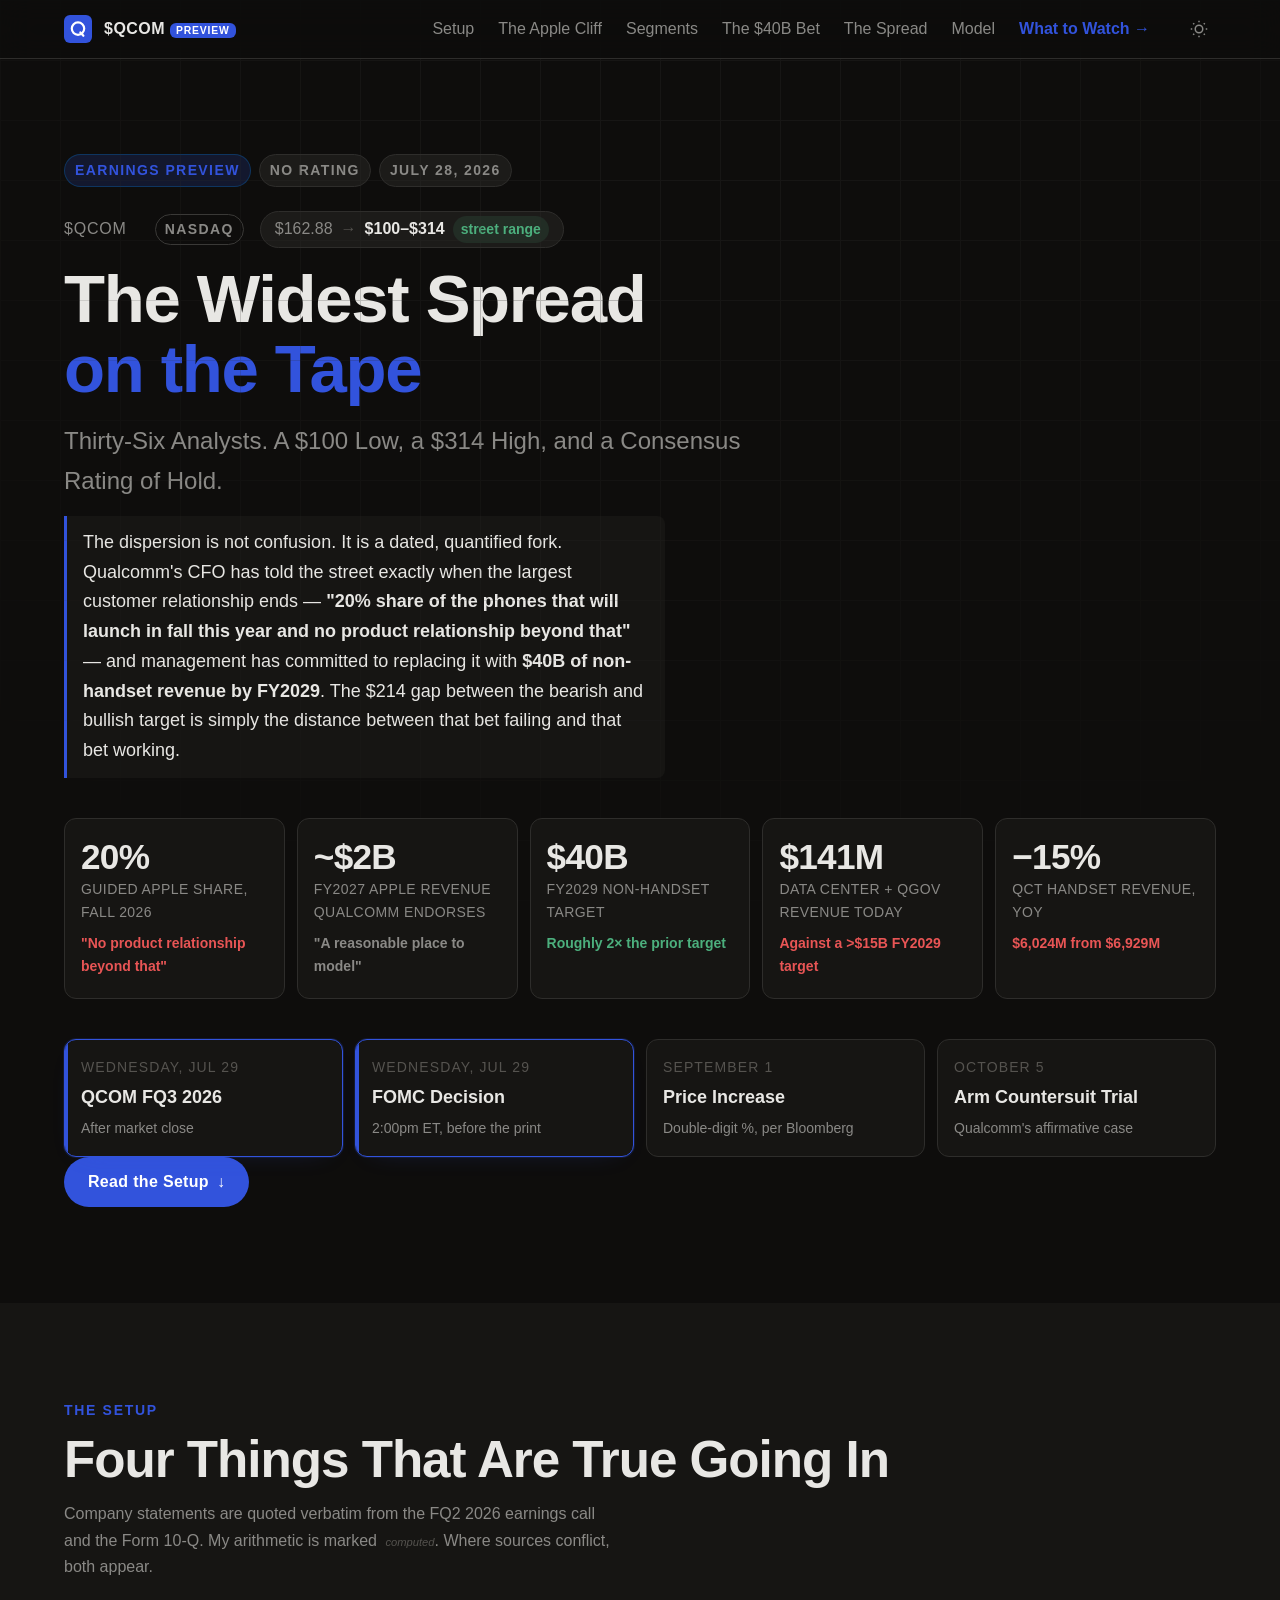
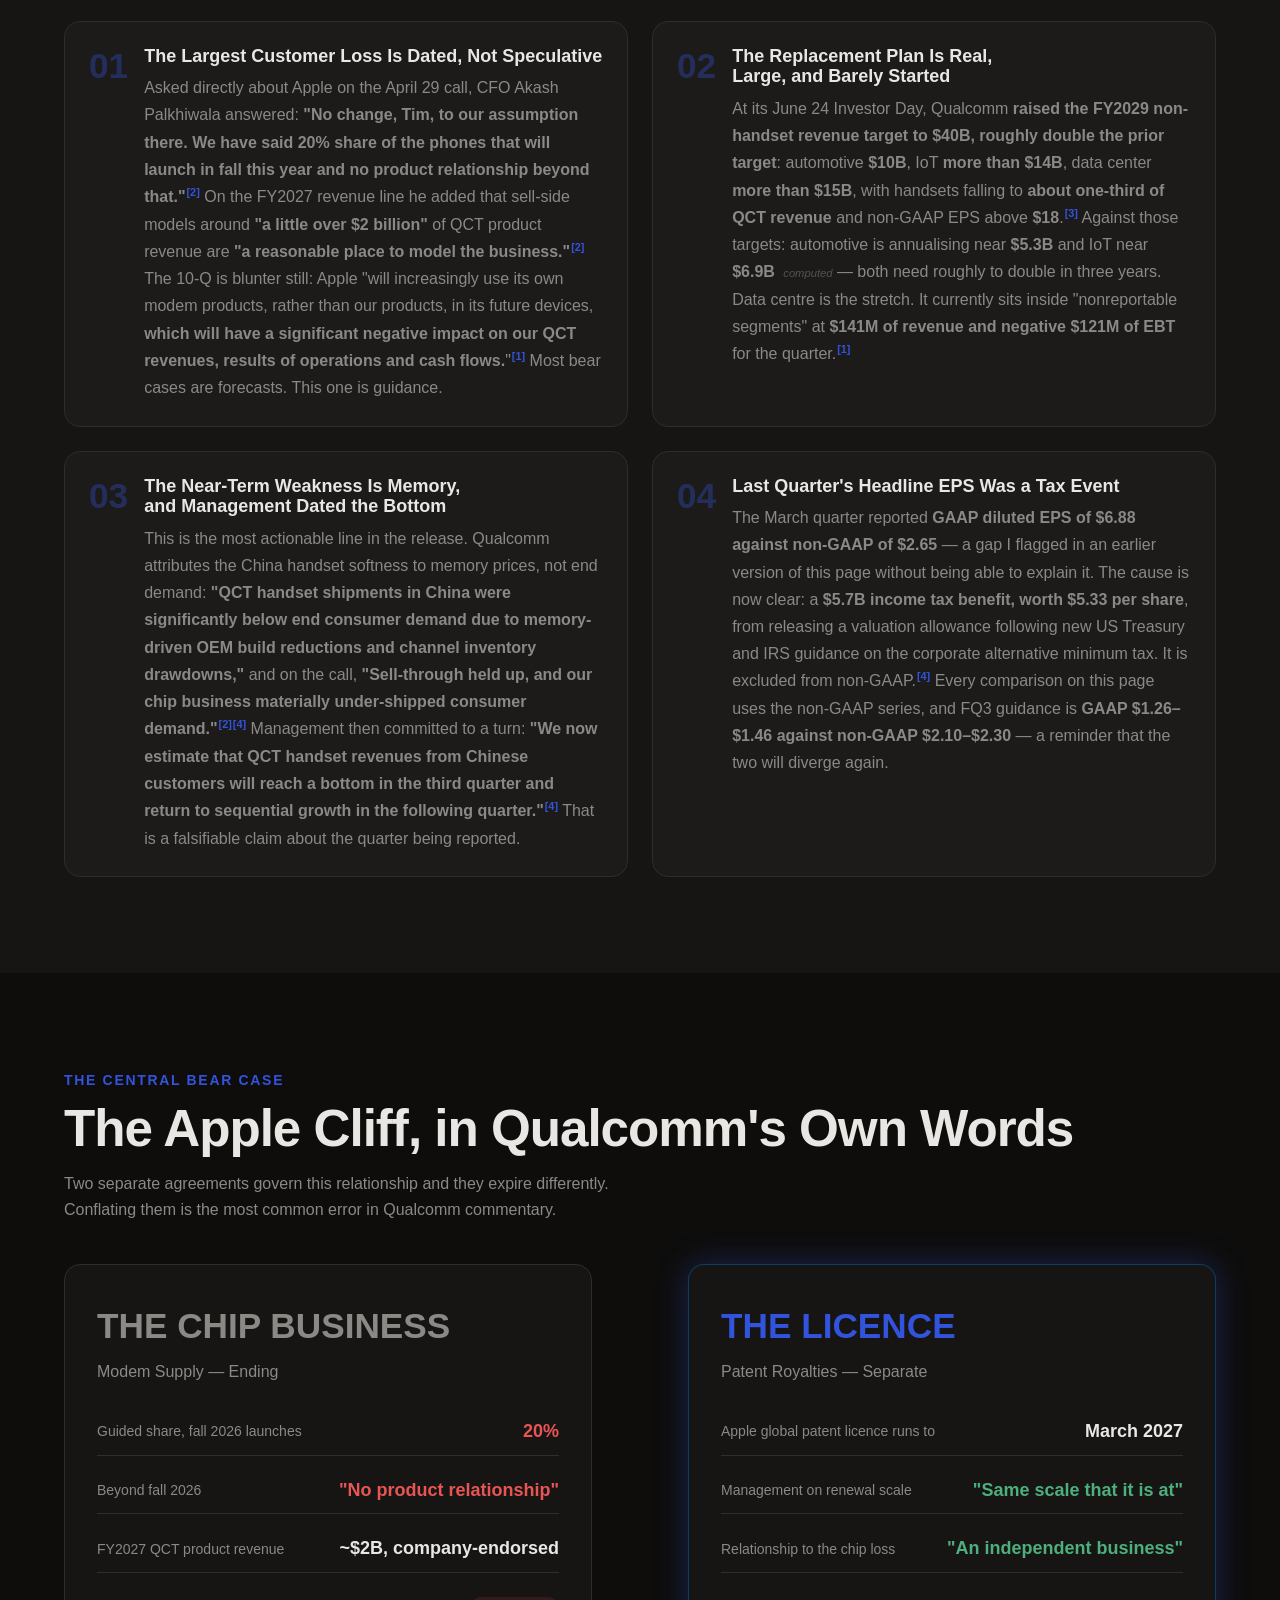
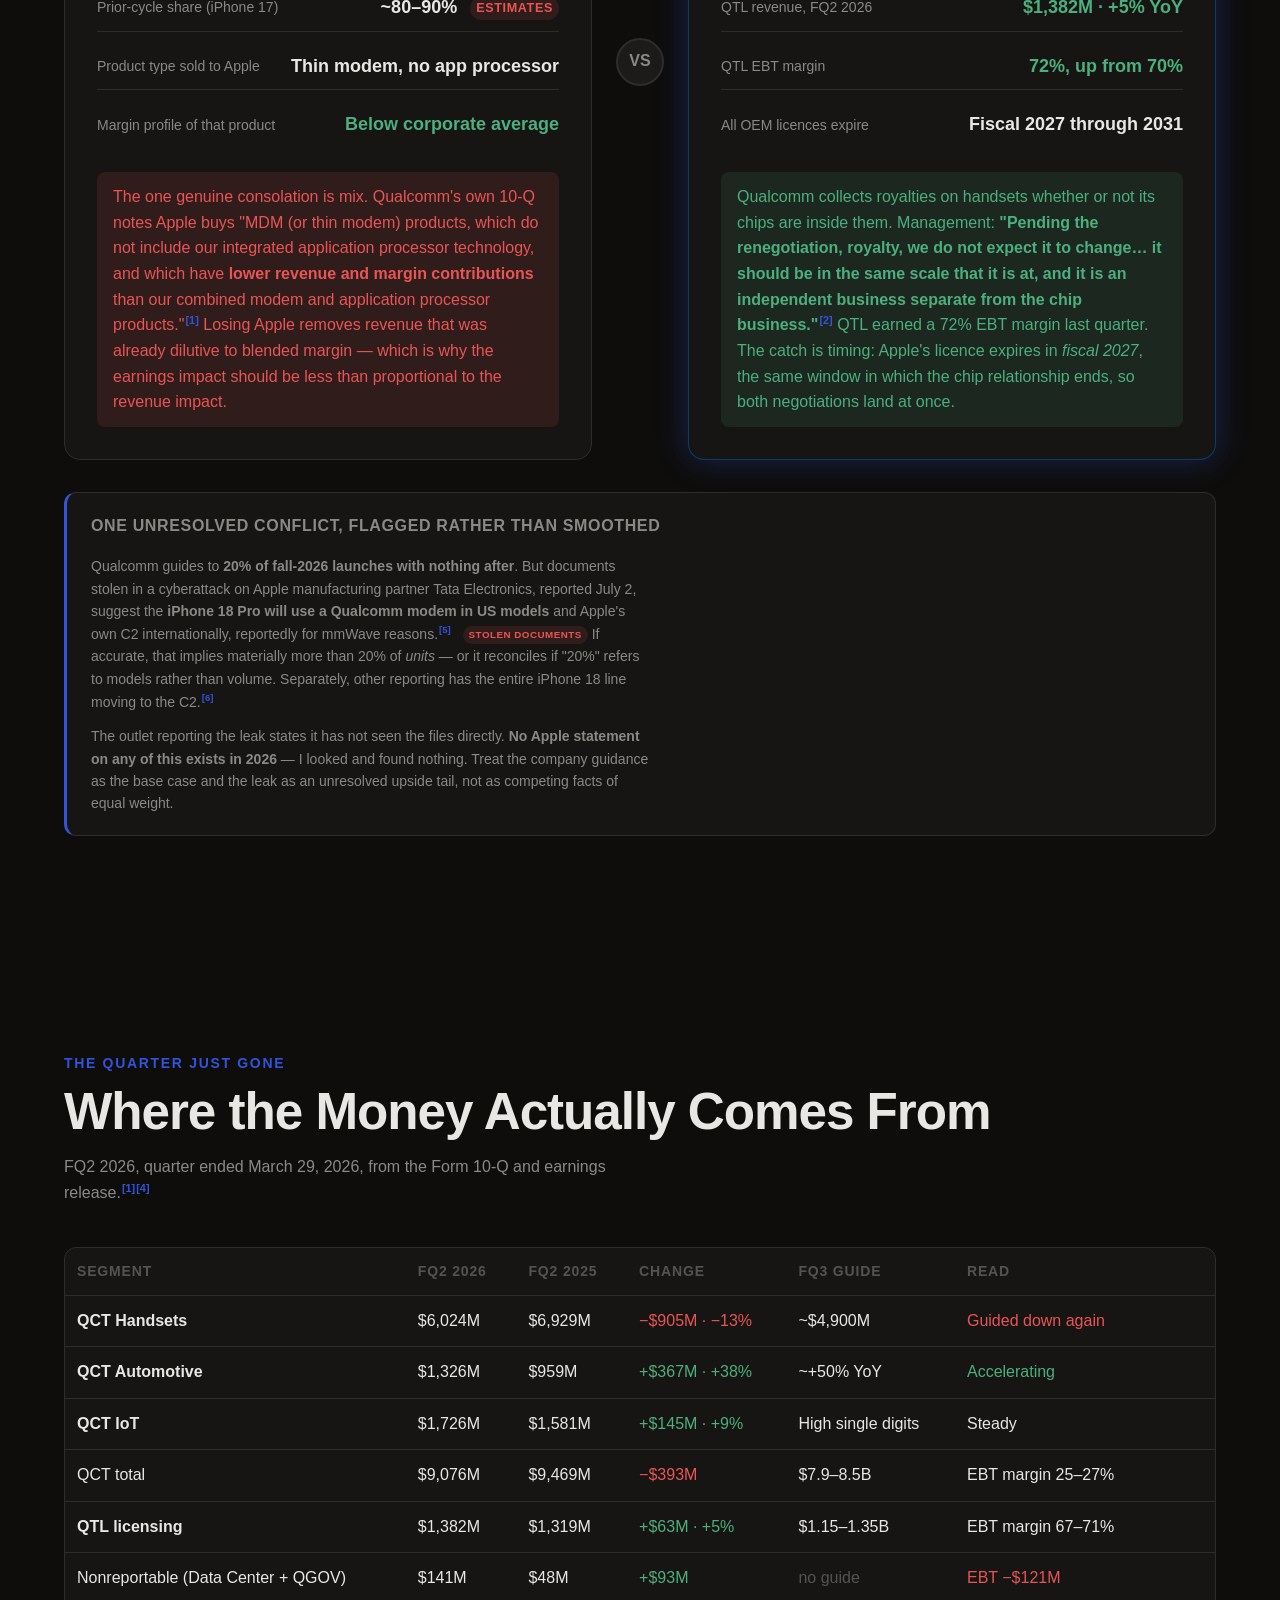
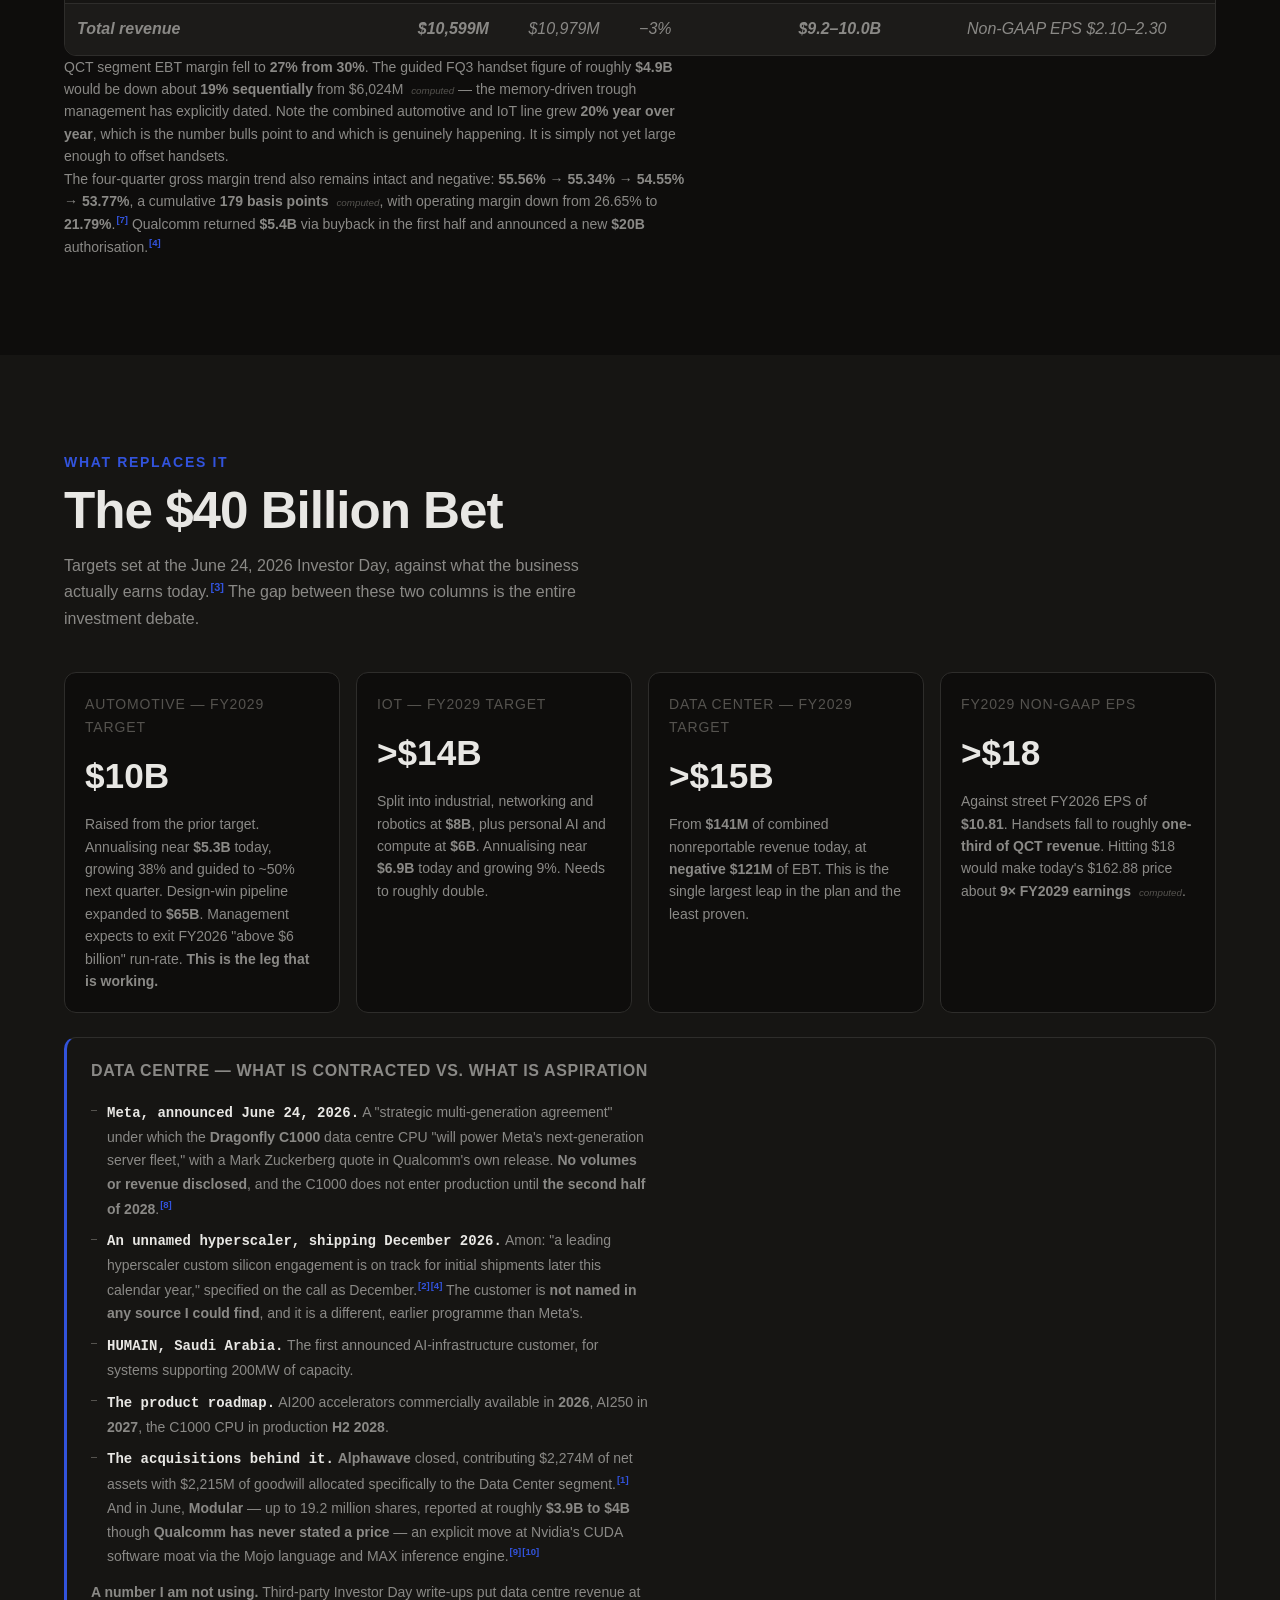
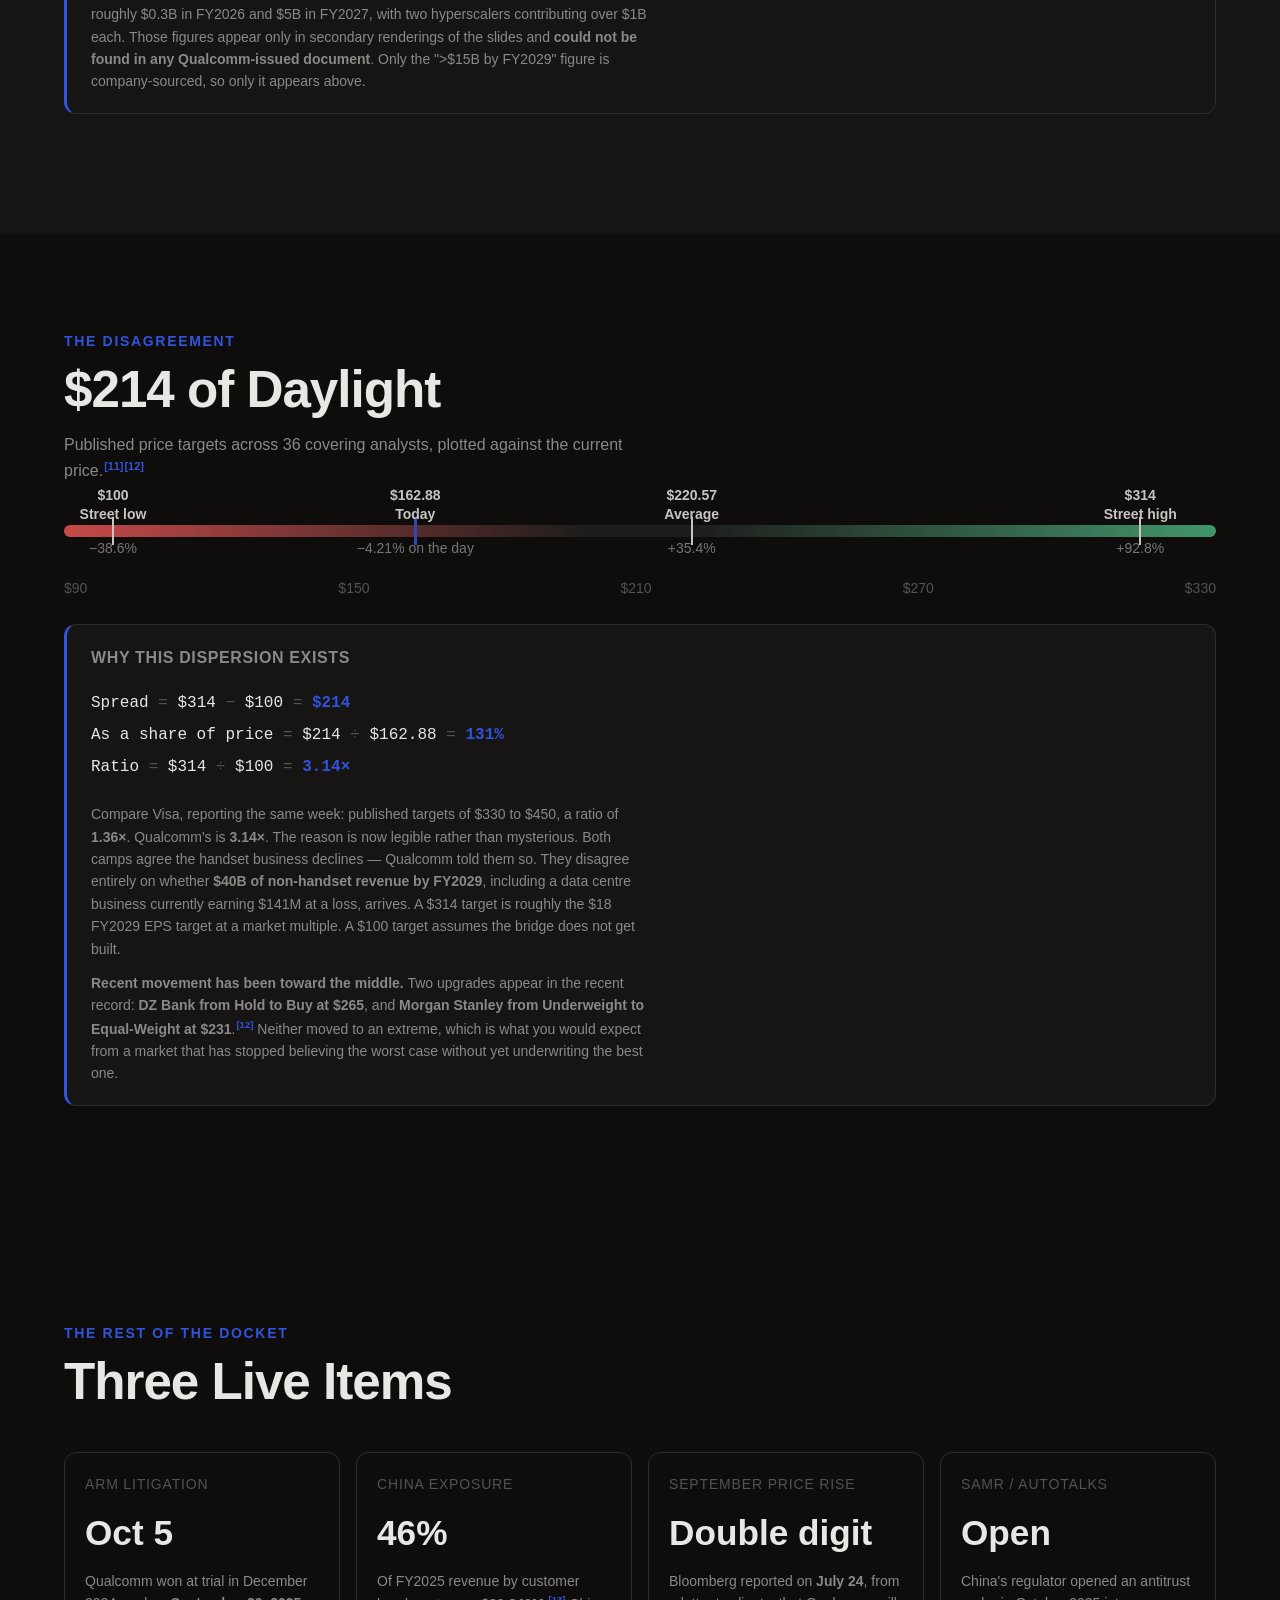
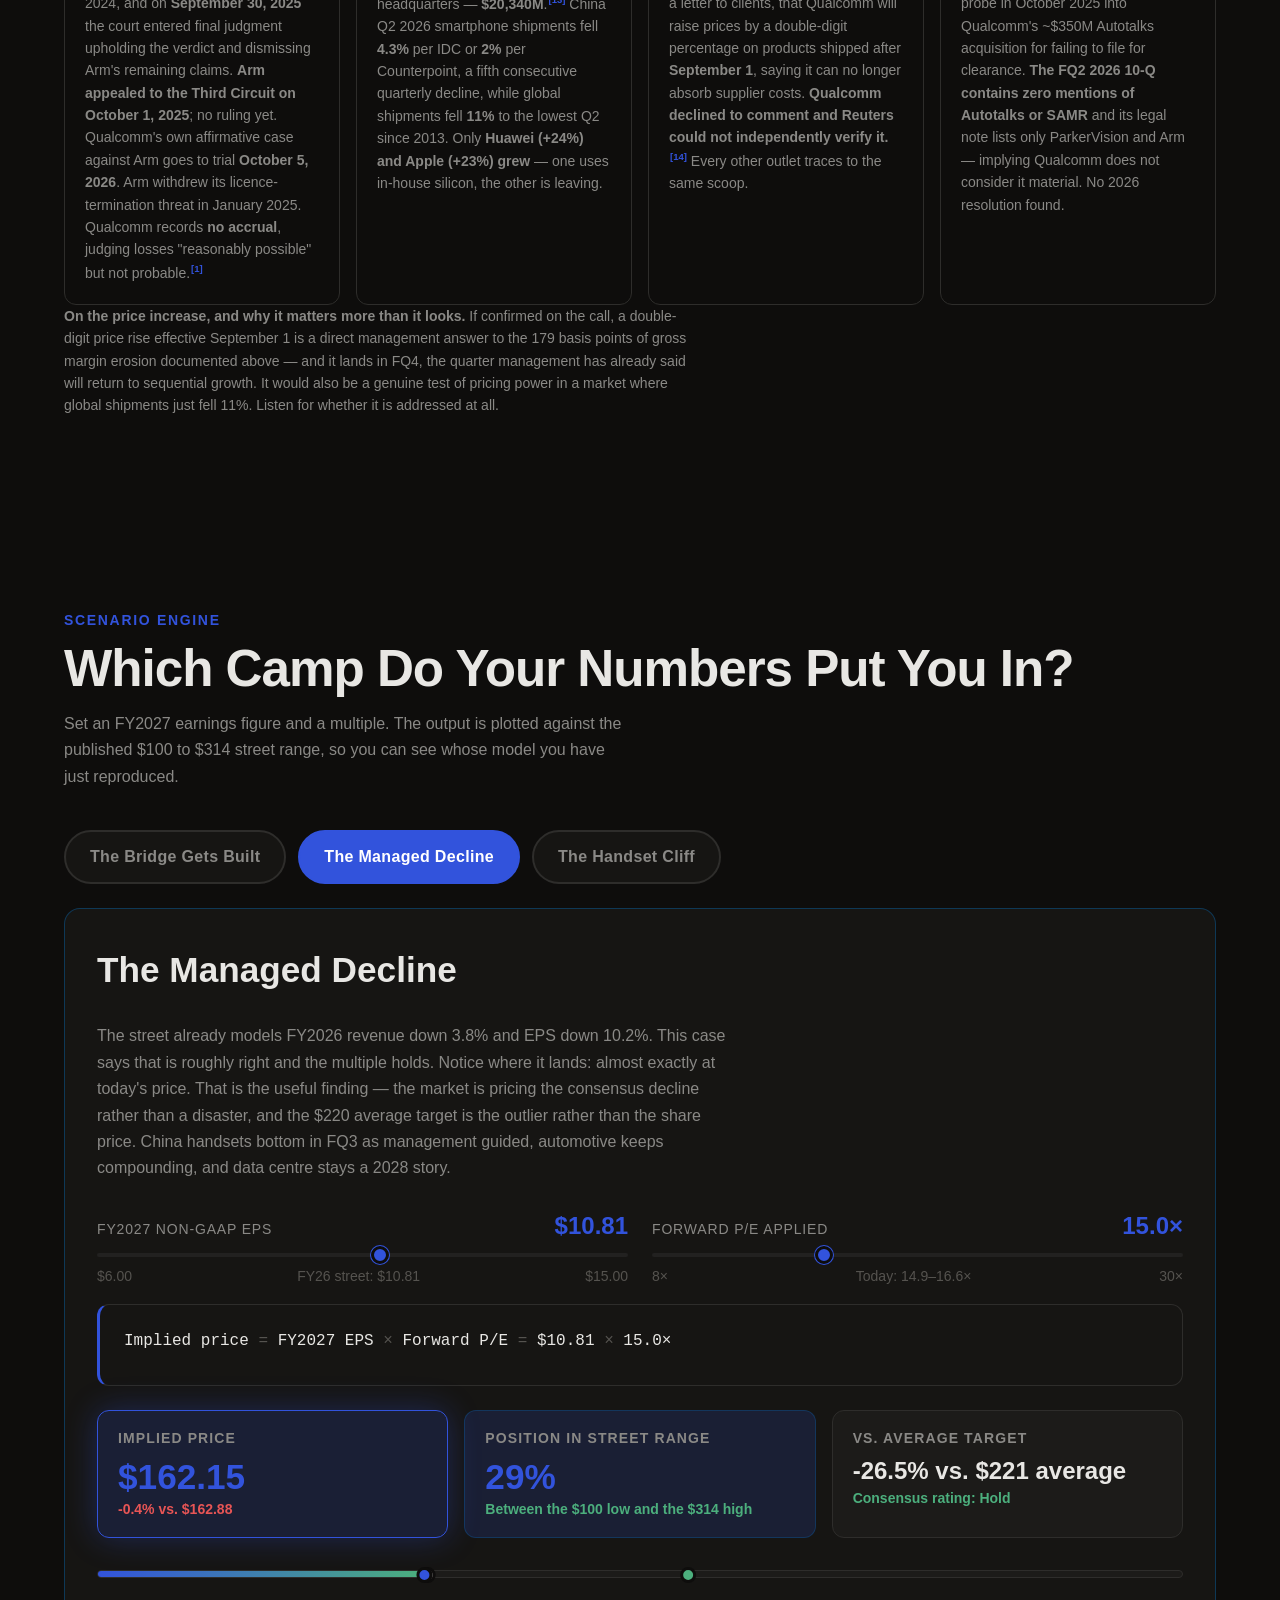
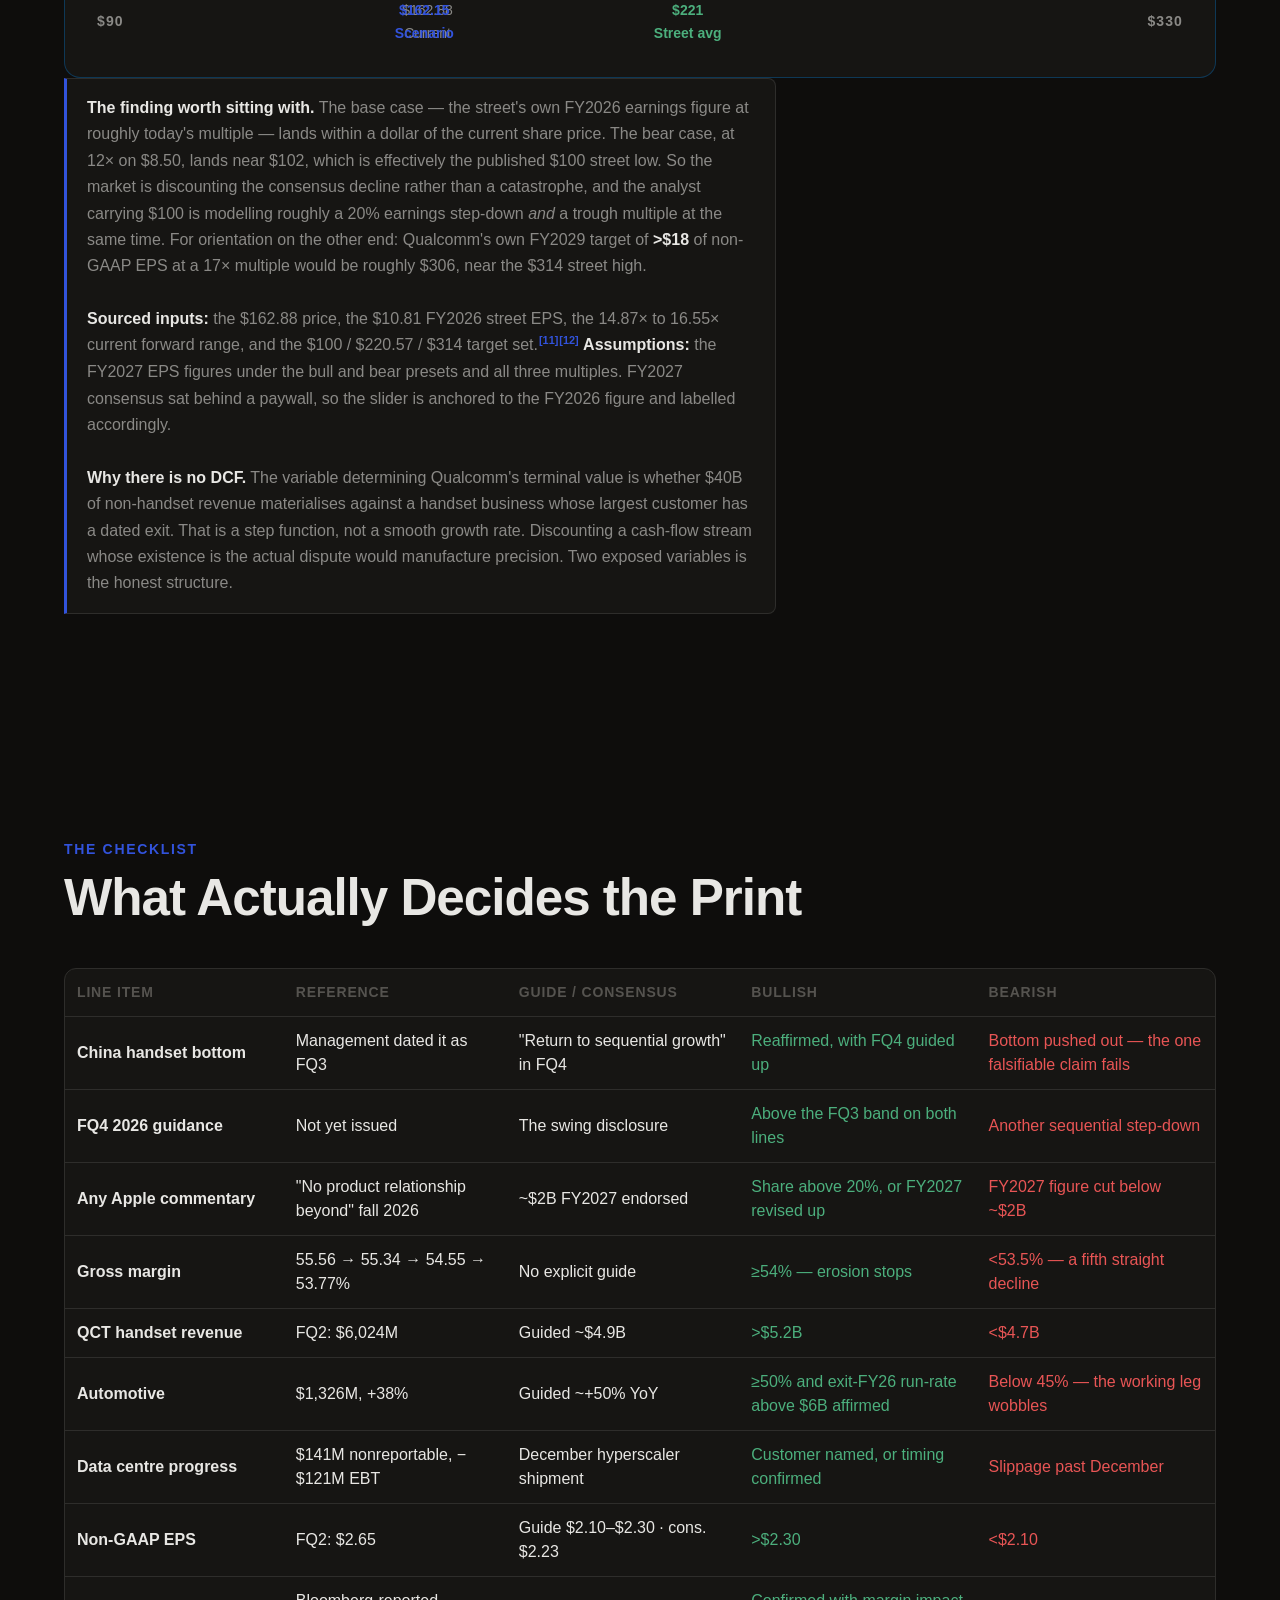
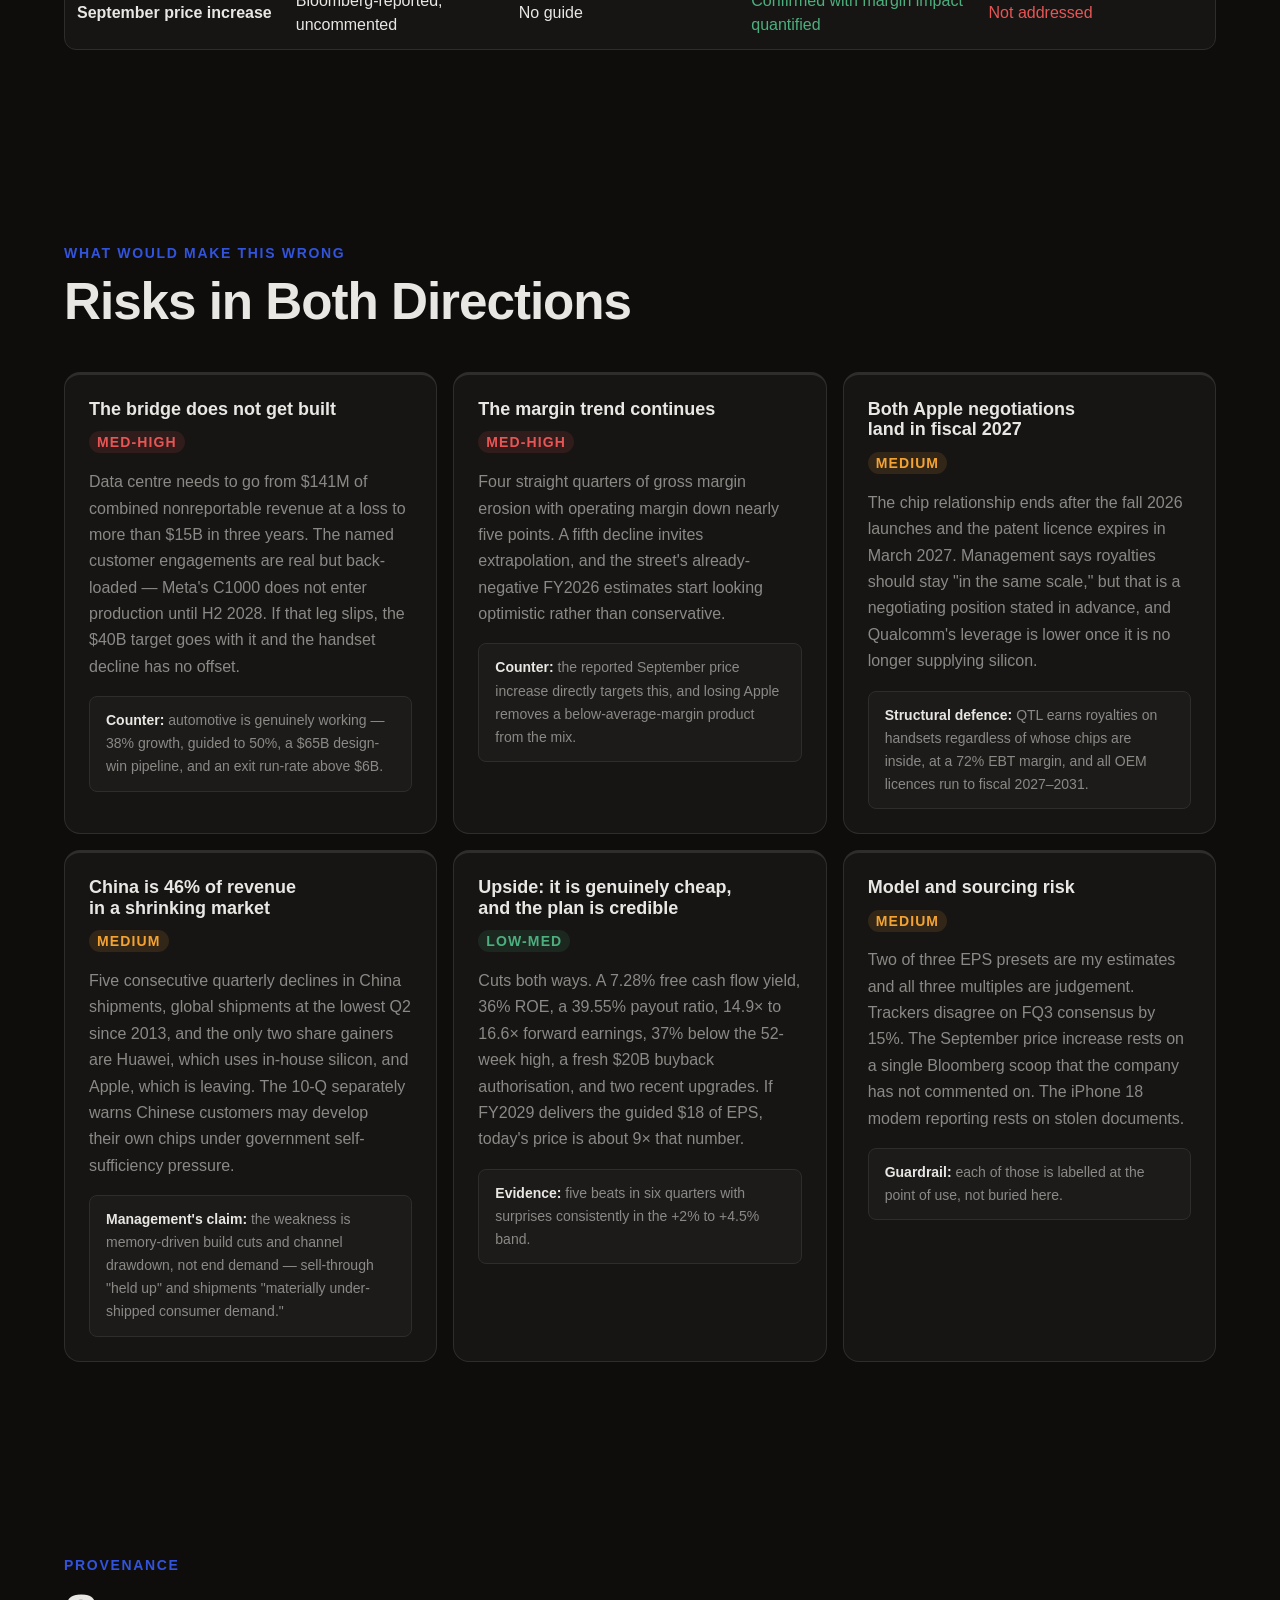
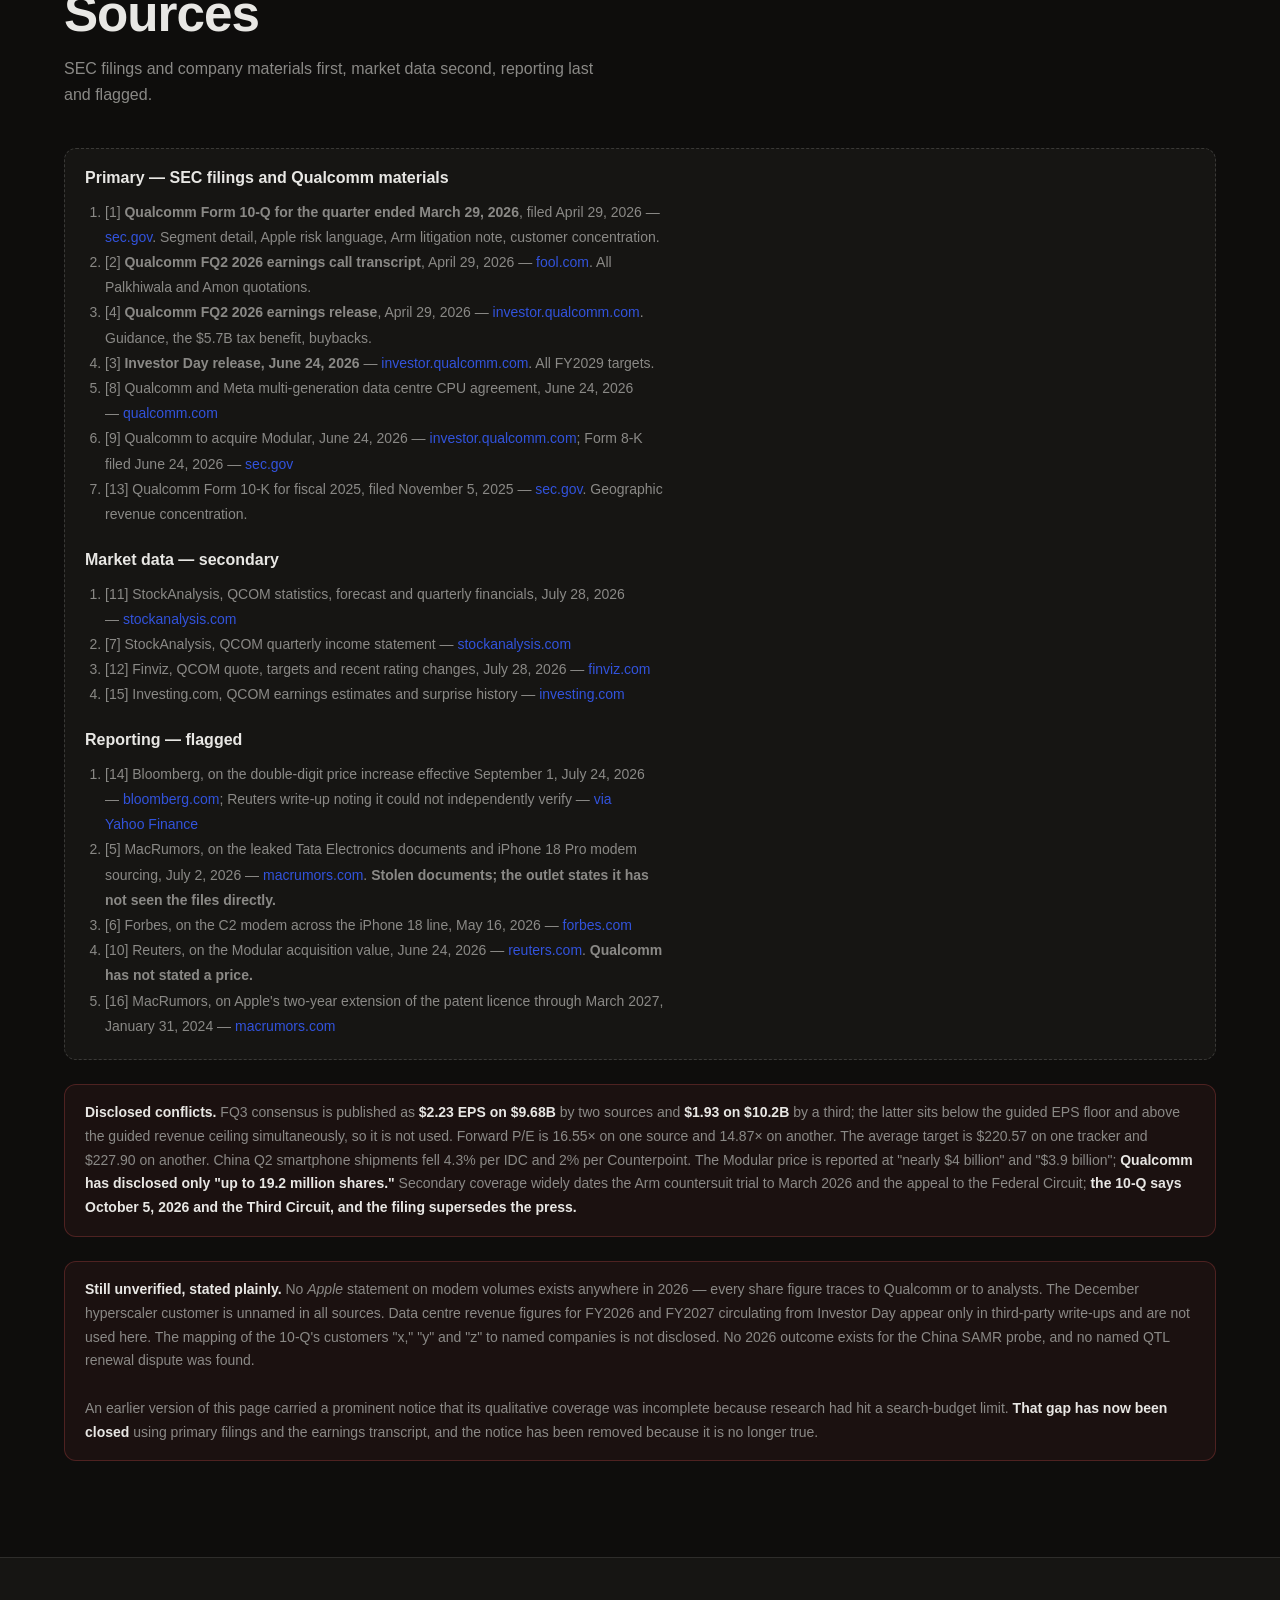
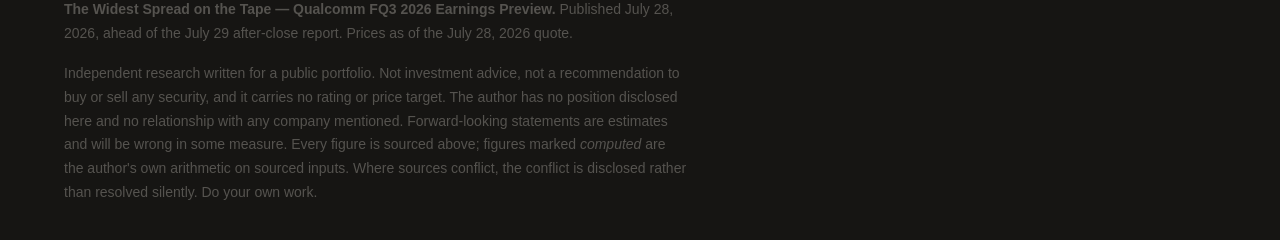
==== commit 27f34a7f: "Lead with $TICKER and fix mobile layout - Nav brand, hero and page title now lead with the cashtag (" ====
--- a/web-app/index.html
+++ b/web-app/index.html
@@ -3,11 +3,11 @@
 <head>
   <meta charset="UTF-8" />
   <meta name="viewport" content="width=device-width, initial-scale=1.0" />
-  <title>The Widest Spread on the Tape — Qualcomm FQ3 2026 Earnings Preview</title>
+  <title>$QCOM — The Widest Spread on the Tape — Qualcomm FQ3 2026 Earnings Preview</title>
   <meta name="description" content="Qualcomm's CFO said it plainly: 20% of the phones launching this fall, and no product relationship beyond that. The street's targets run $100 to $314. That gap is the distance between the bet failing and the bet working. Published July 28, 2026." />
 
   <link href="https://api.fontshare.com/v2/css?f[]=cabinet-grotesk@400,500,700,800&f[]=satoshi@300,400,500,700&display=swap" rel="stylesheet" />
-  <link rel="stylesheet" href="style.css?v=2" />
+  <link rel="stylesheet" href="style.css?v=3" />
 </head>
 <body>
 
@@ -20,7 +20,7 @@
         <circle cx="14" cy="13.6" r="6.2" stroke="#fff" stroke-width="2.2"/>
         <path d="M16.4 17.4l3 3.4" stroke="#fff" stroke-width="2.2" stroke-linecap="round"/>
       </svg>
-      <span class="nav-brand">QCOM <span class="nav-badge">PREVIEW</span></span>
+      <span class="nav-brand">$QCOM <span class="nav-badge">PREVIEW</span></span>
     </div>
     <div class="nav-links">
       <a href="#setup">Setup</a>
@@ -48,7 +48,7 @@
     </div>
 
     <div class="hero-ticker-row">
-      <span class="hero-ticker">NASDAQ: QCOM</span>
+      <span class="hero-ticker">$QCOM</span><span class="hero-exch">NASDAQ</span>
       <div class="hero-price-pill">
         <span class="hero-price-current">$162.88</span>
         <span class="hero-price-arrow">→</span>
@@ -661,6 +661,6 @@
   </div>
 </footer>
 
-<script src="app.js?v=2"></script>
+<script src="app.js?v=3"></script>
 </body>
 </html>
--- a/web-app/style.css
+++ b/web-app/style.css
@@ -1805,3 +1805,20 @@
 
 /* Gross margin mini-bars reuse .reaction-track */
 .gm-note { font-size: var(--text-xs); color: var(--color-text-muted); }
+
+/* ── EXCHANGE CHIP beside the $TICKER ────────── */
+.hero-exch {
+  display: inline-block;
+  margin-left: var(--space-3);
+  padding: 3px 9px;
+  border: 1px solid var(--color-border-light);
+  border-radius: var(--radius-full);
+  font-family: var(--font-display);
+  font-size: var(--text-xs);
+  font-weight: 600;
+  letter-spacing: 0.1em;
+  color: var(--color-text-muted);
+  vertical-align: middle;
+  white-space: nowrap;
+}
+.nav-brand { white-space: nowrap; }
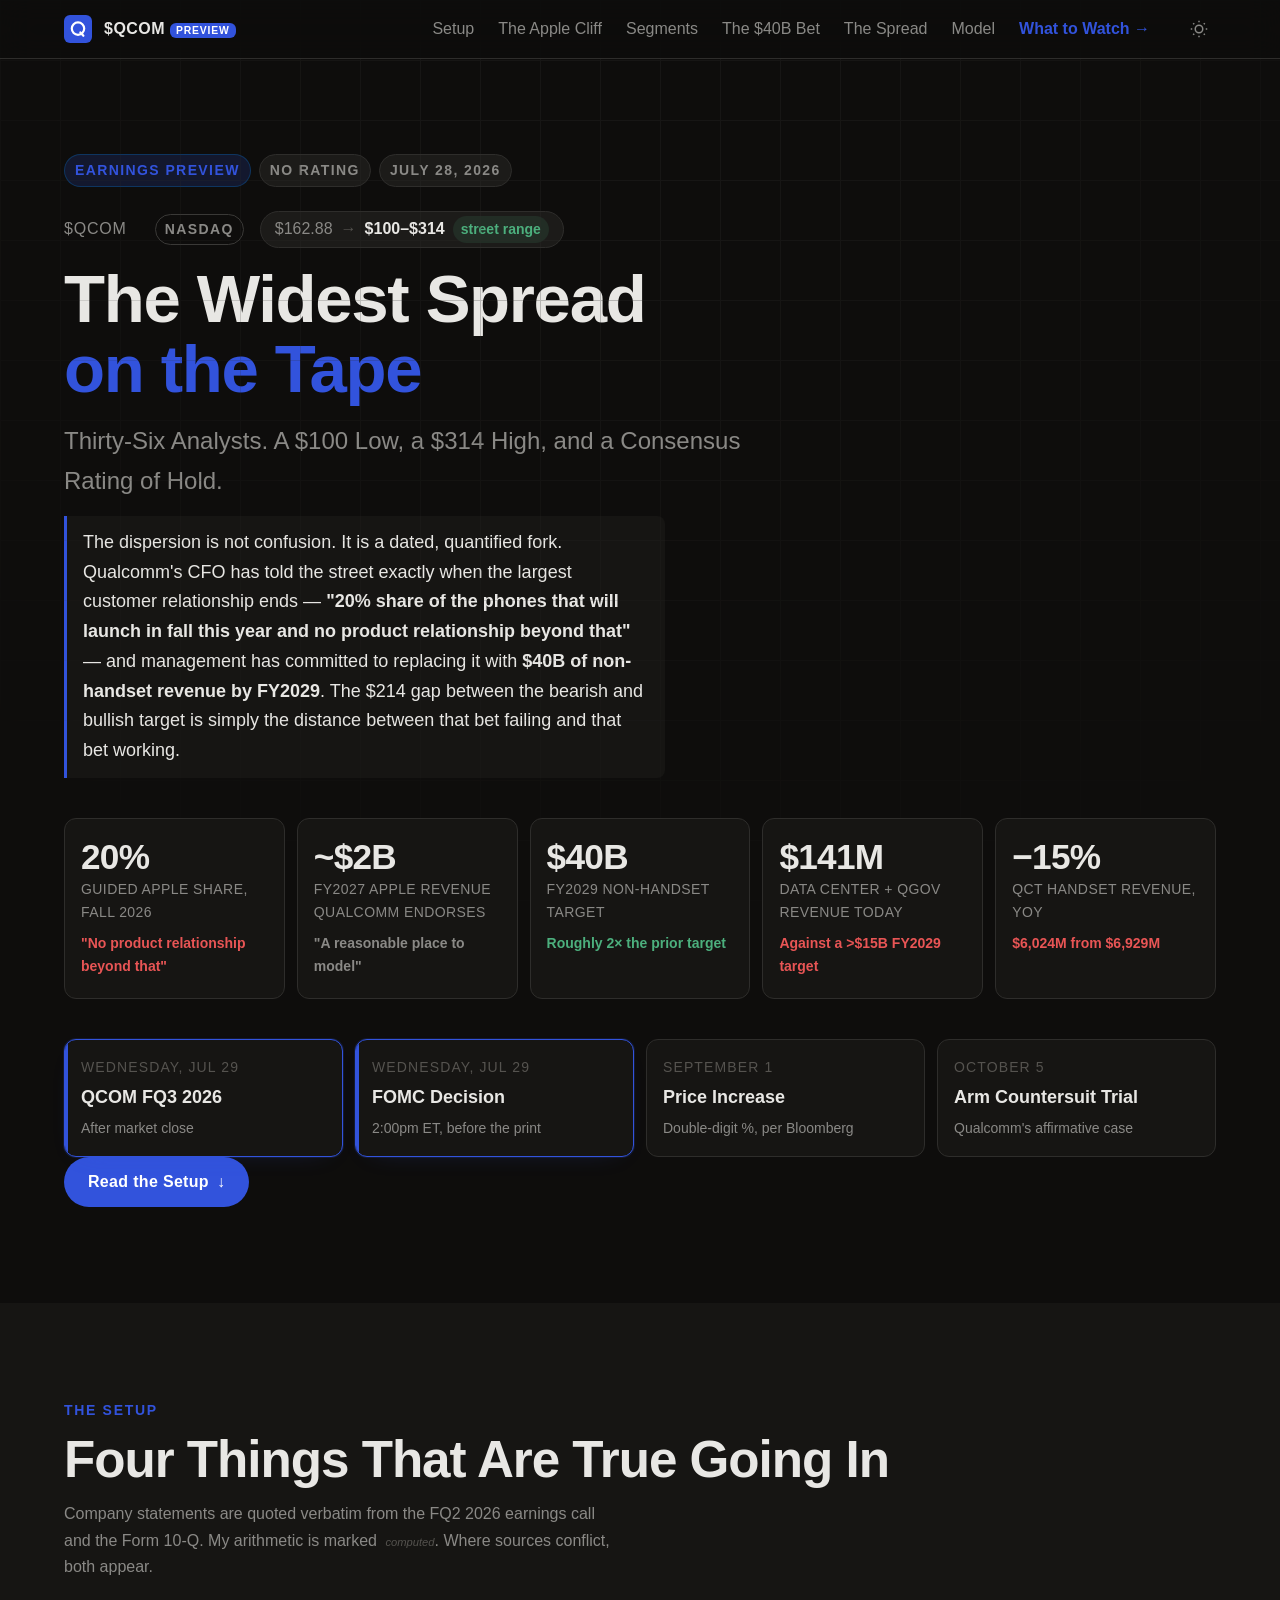
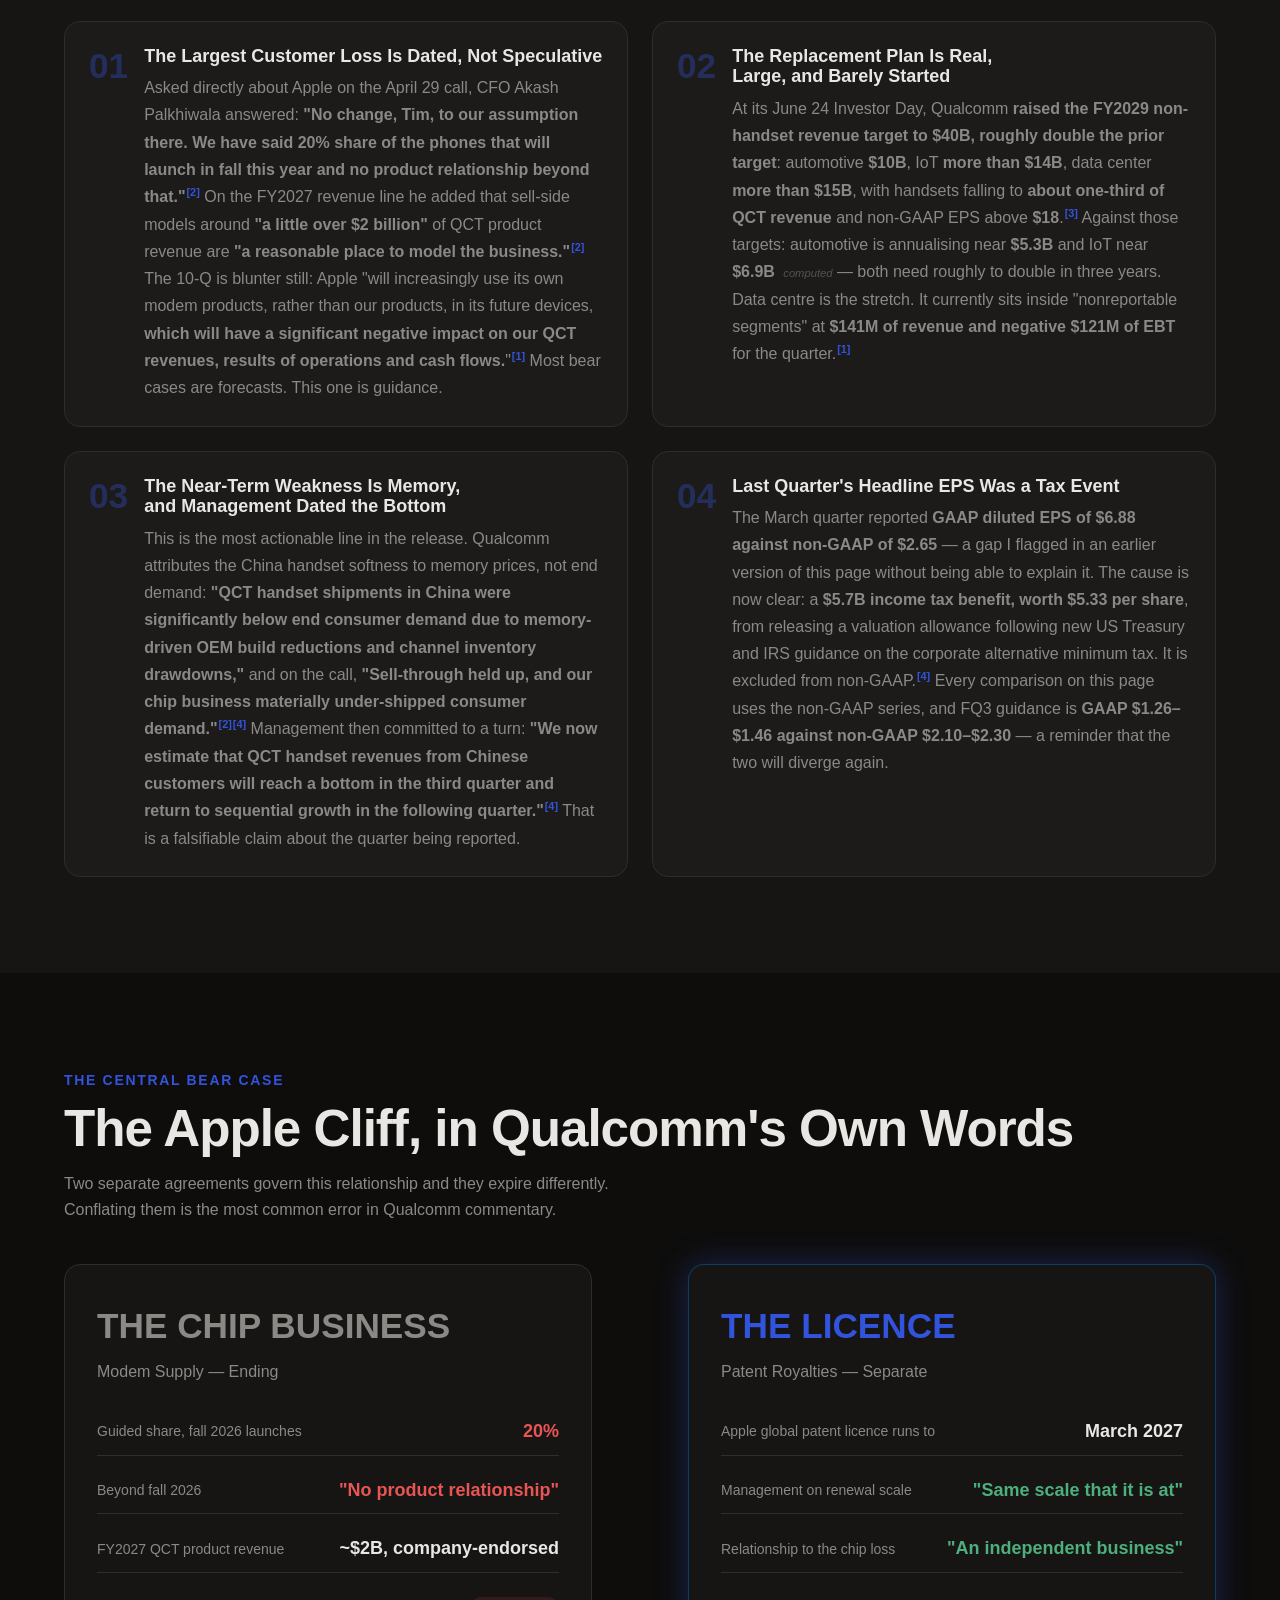
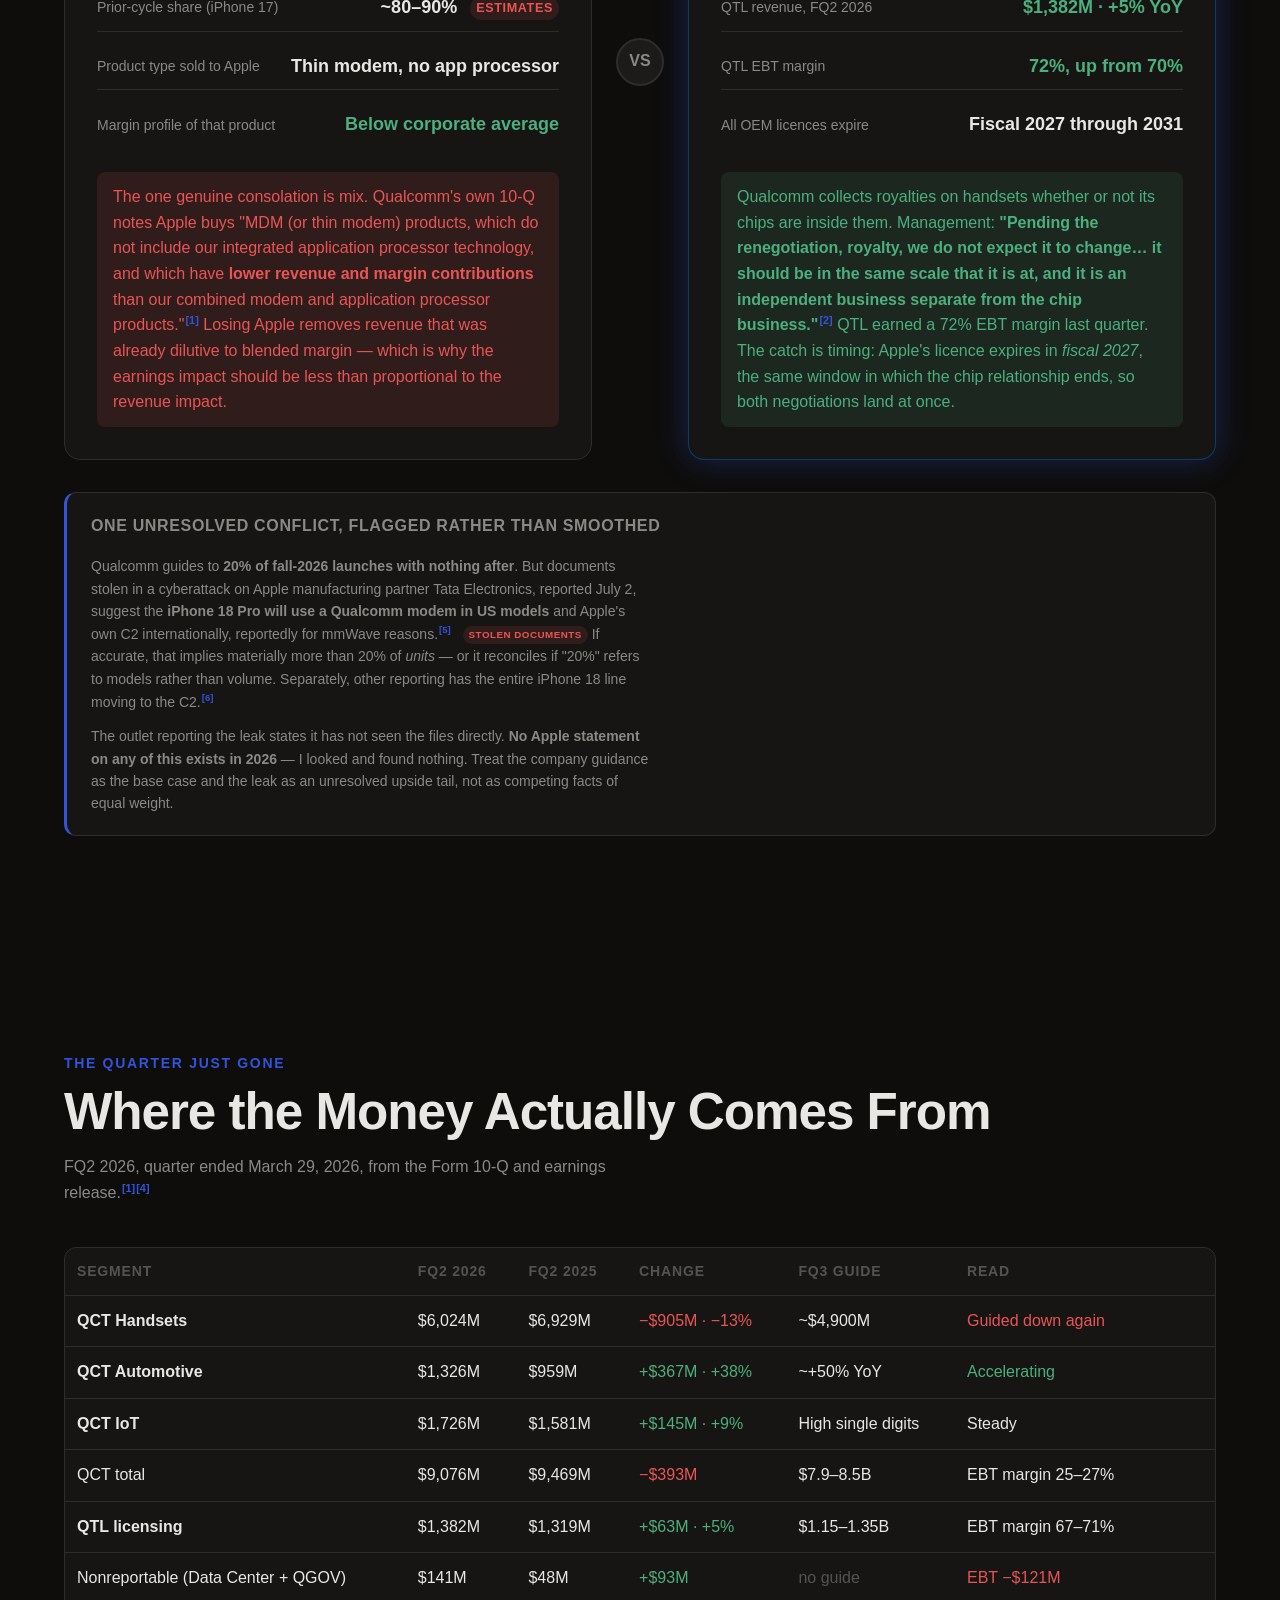
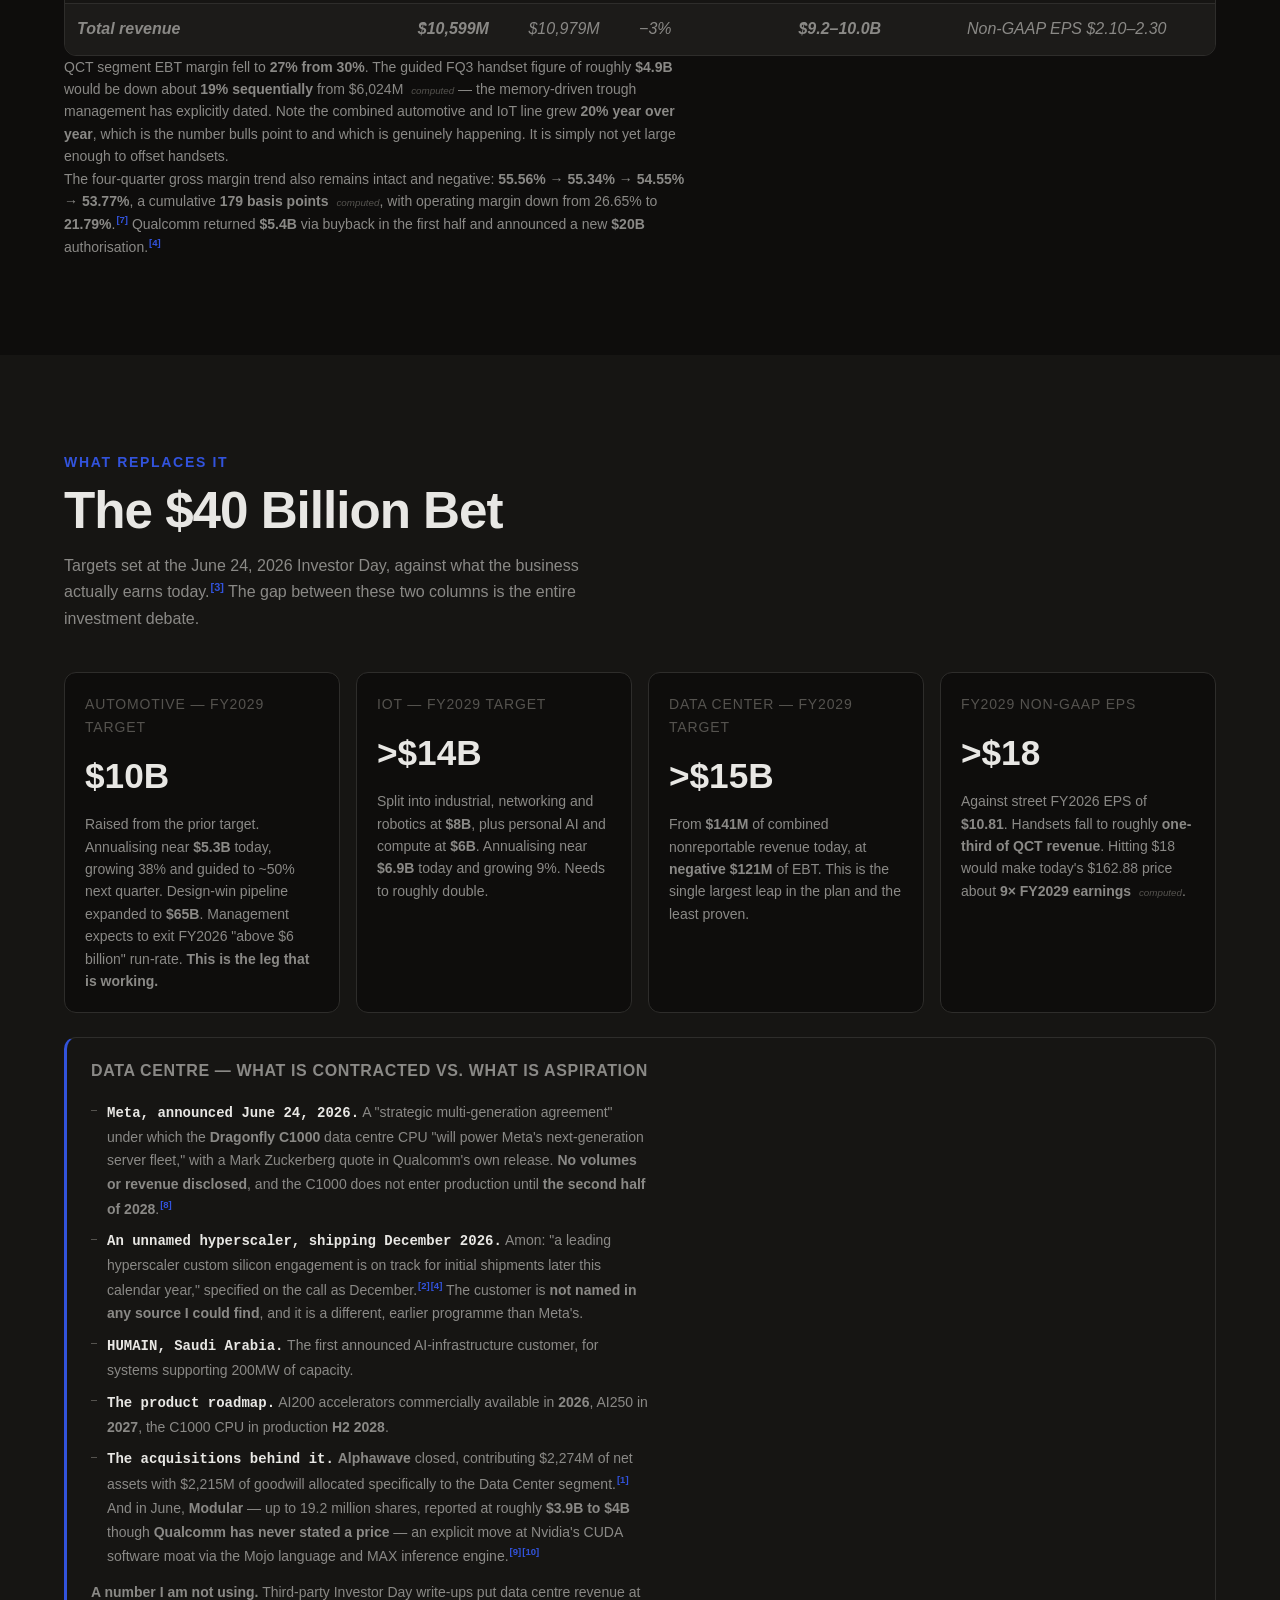
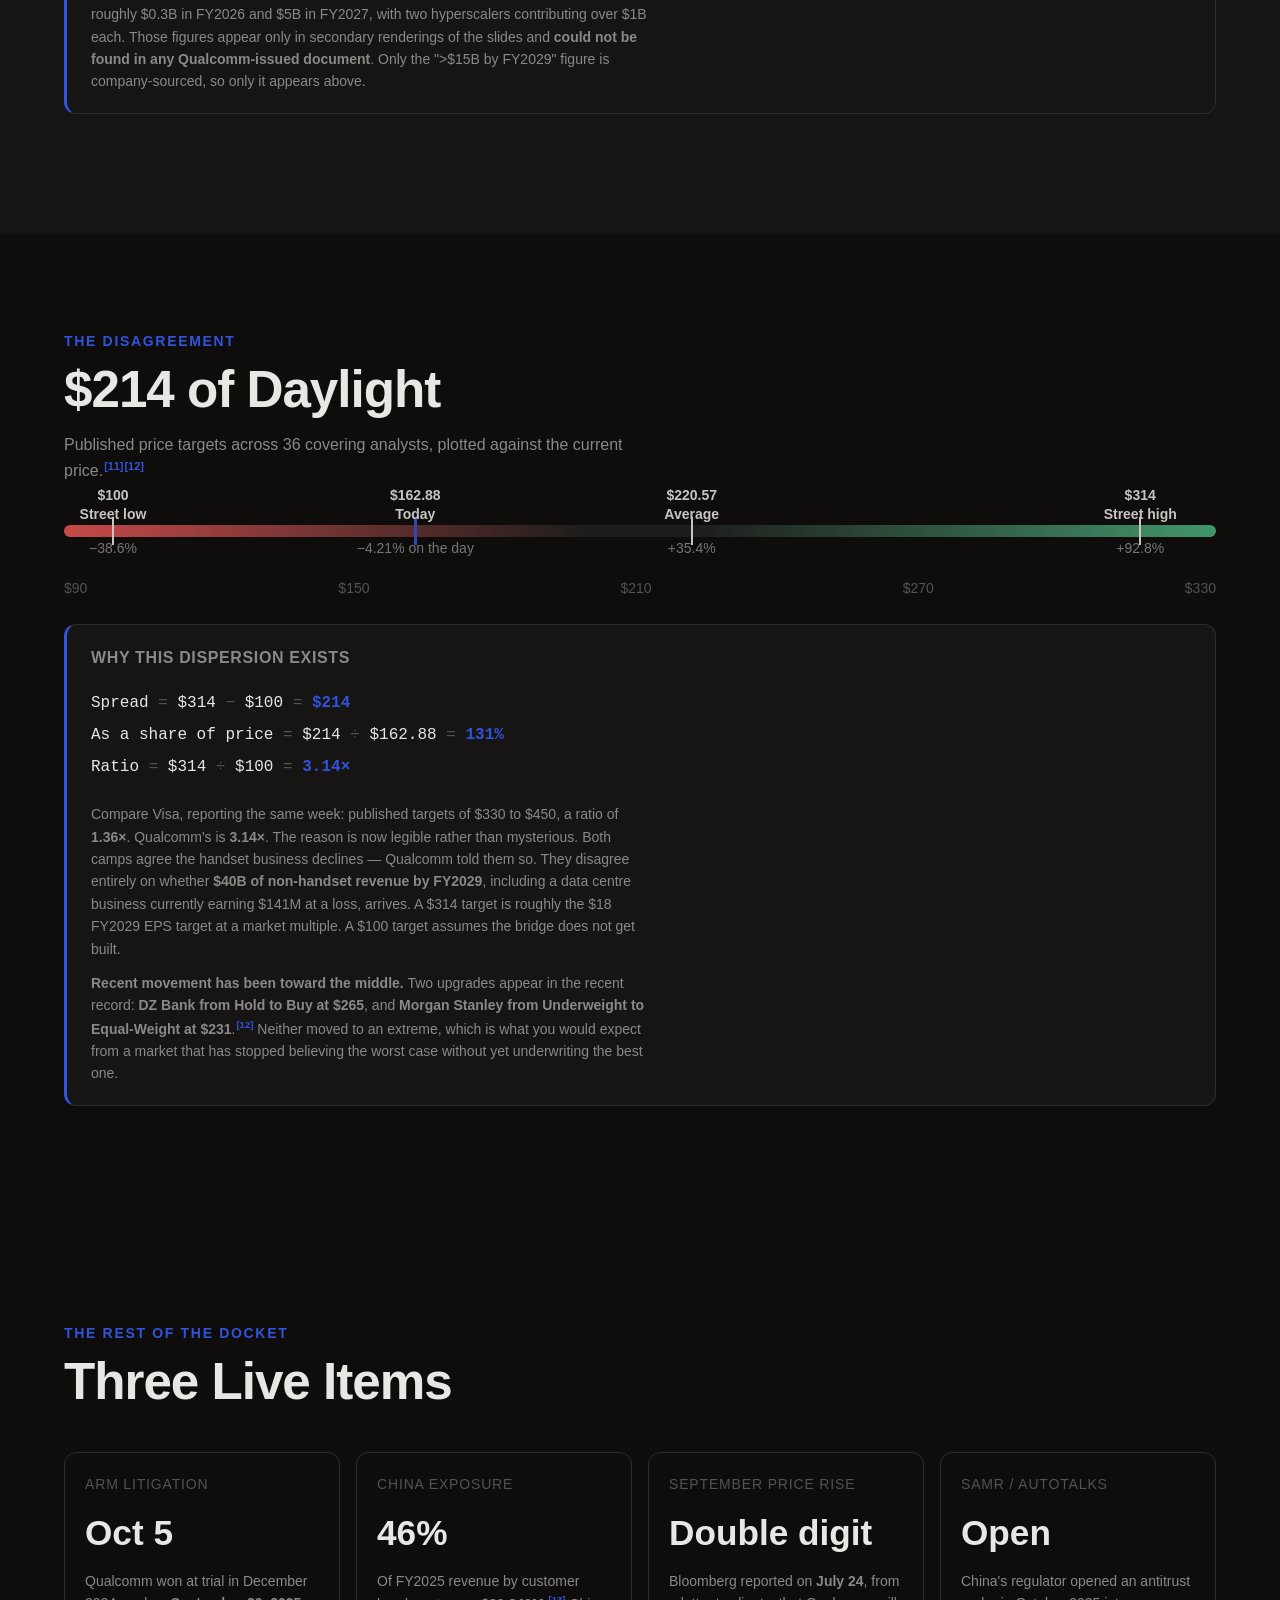
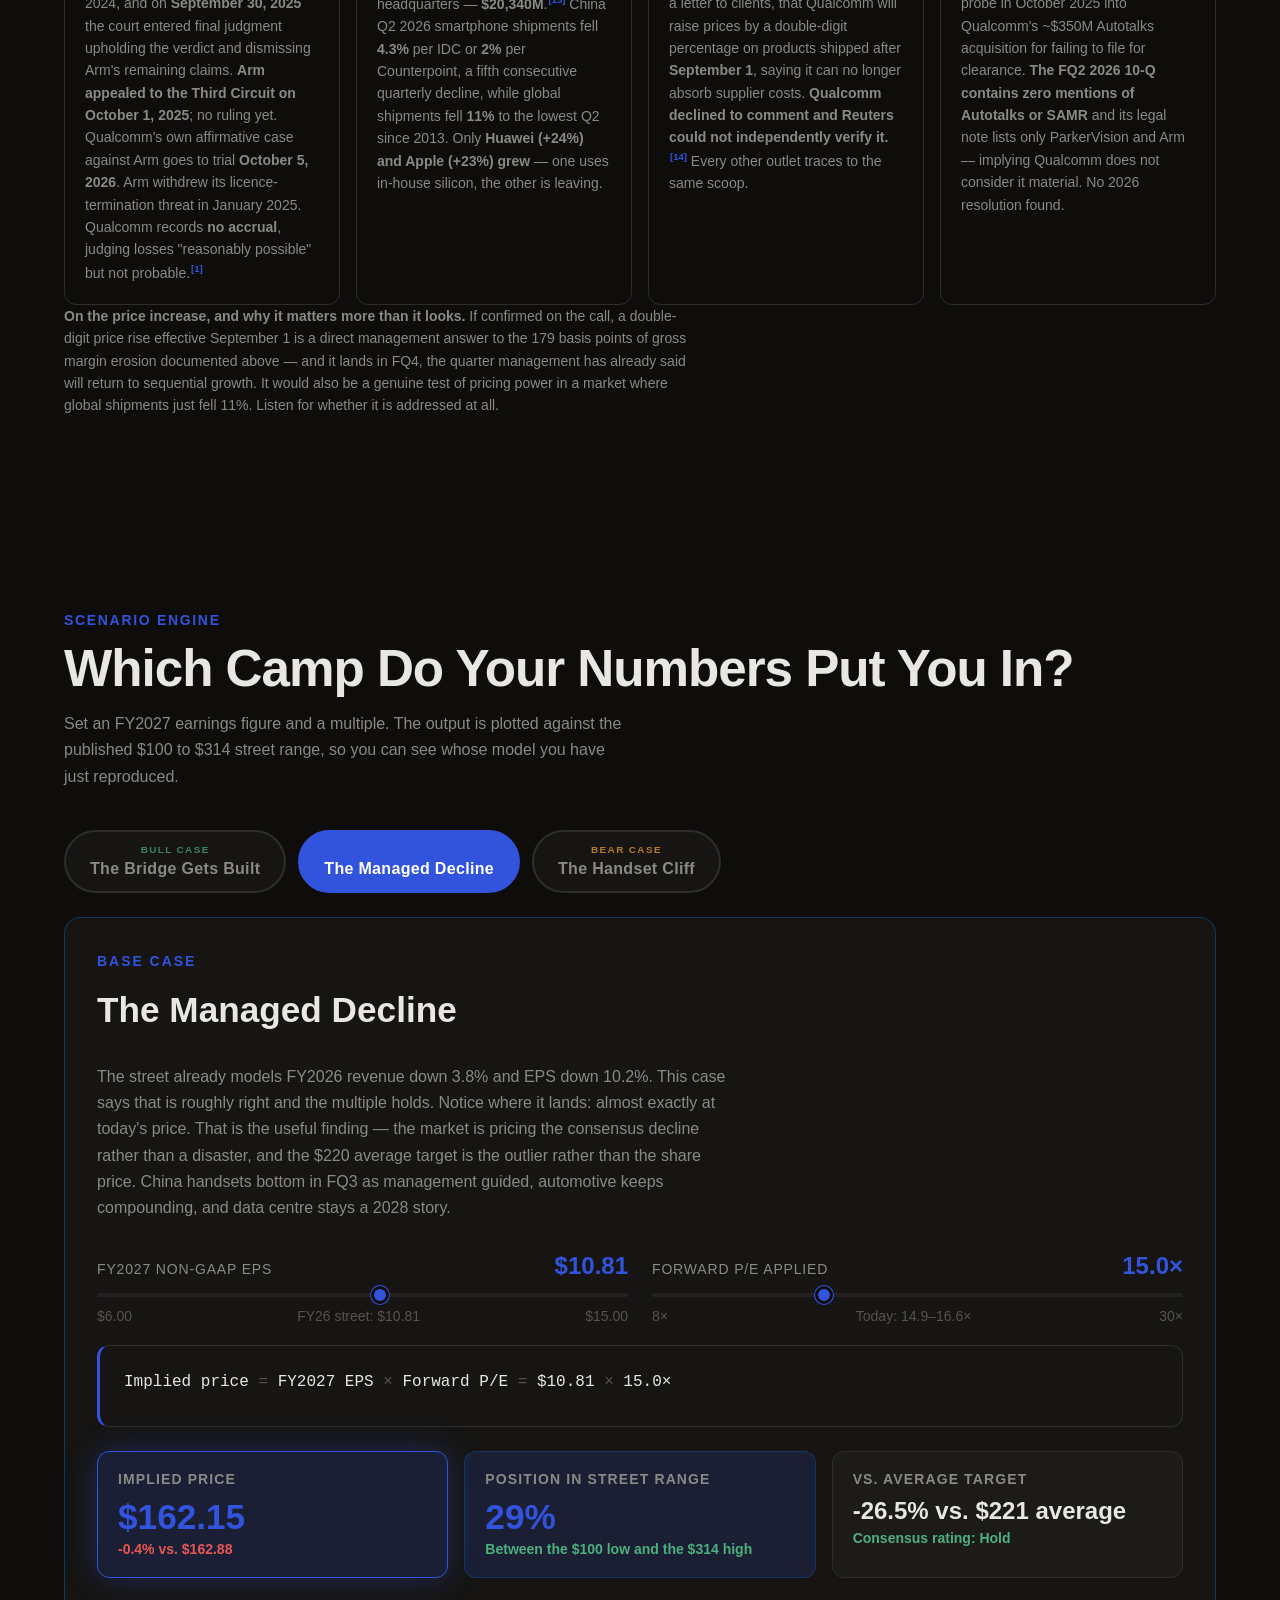
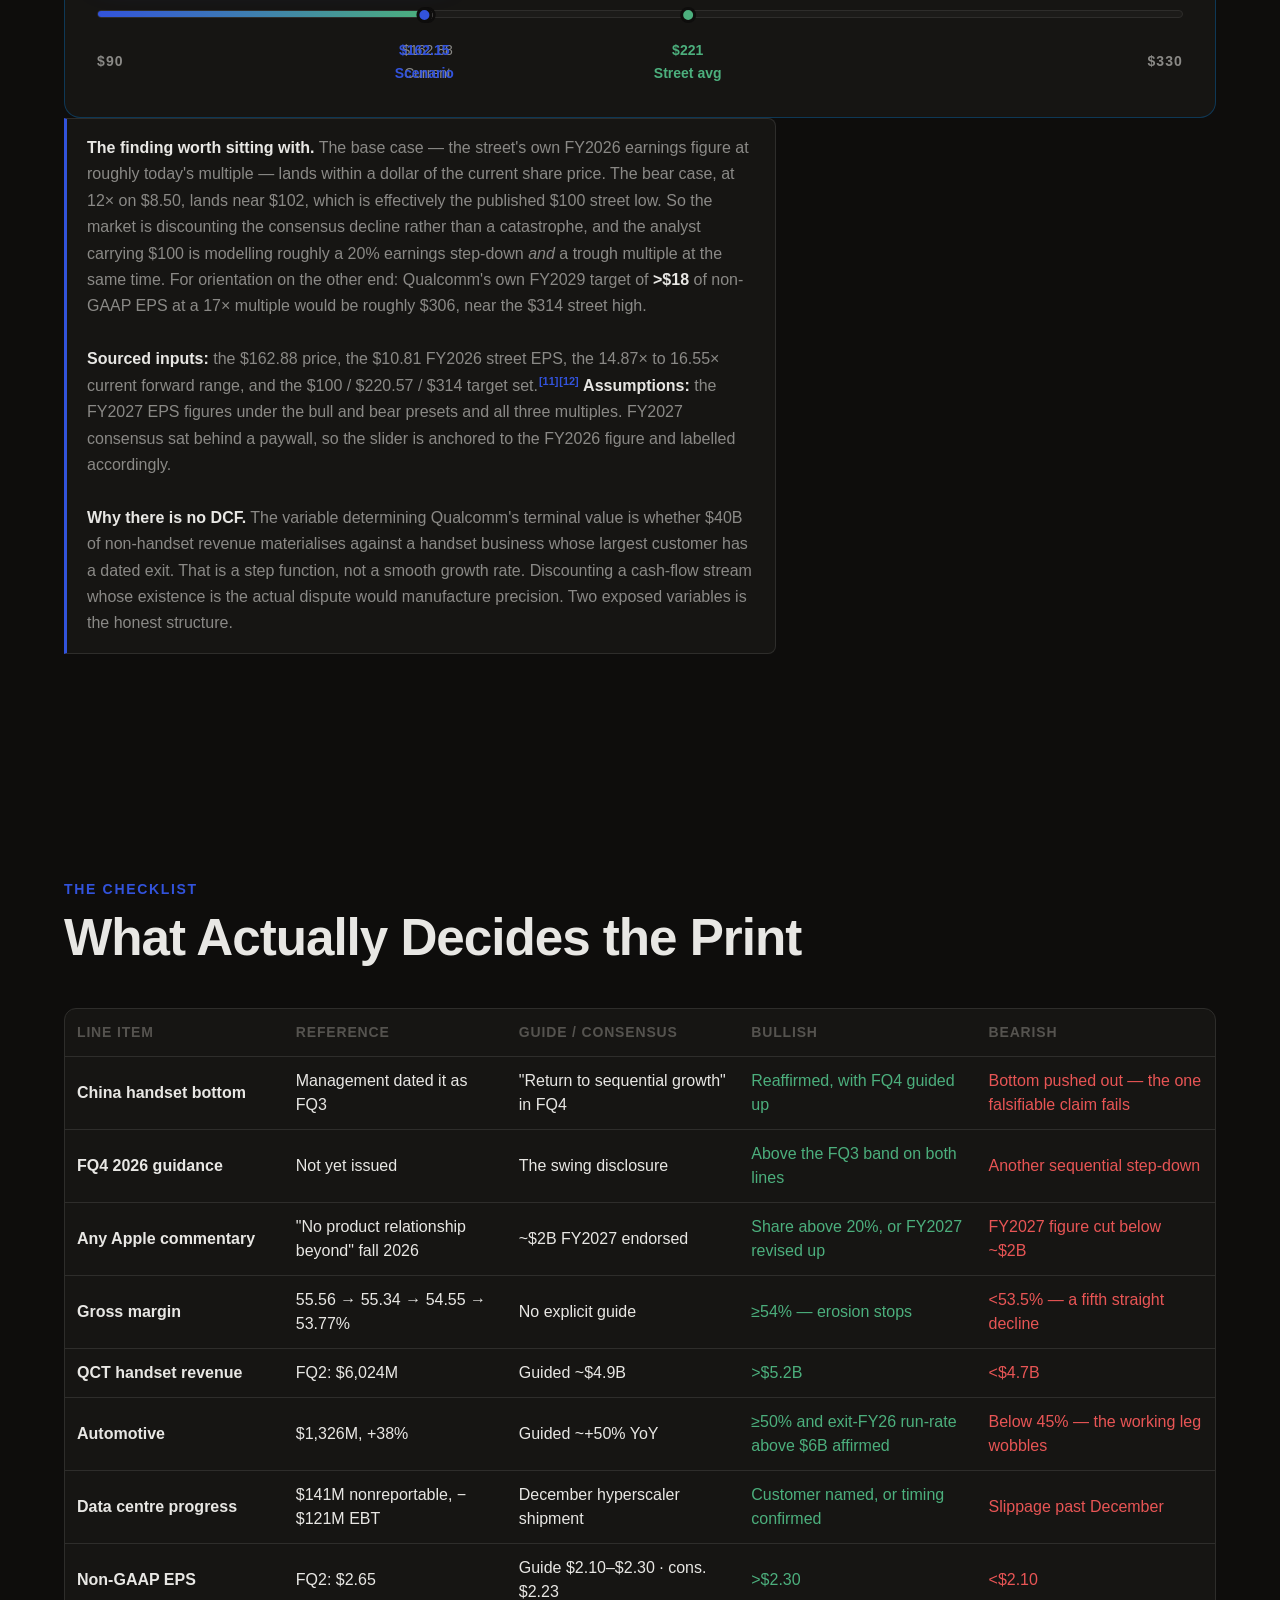
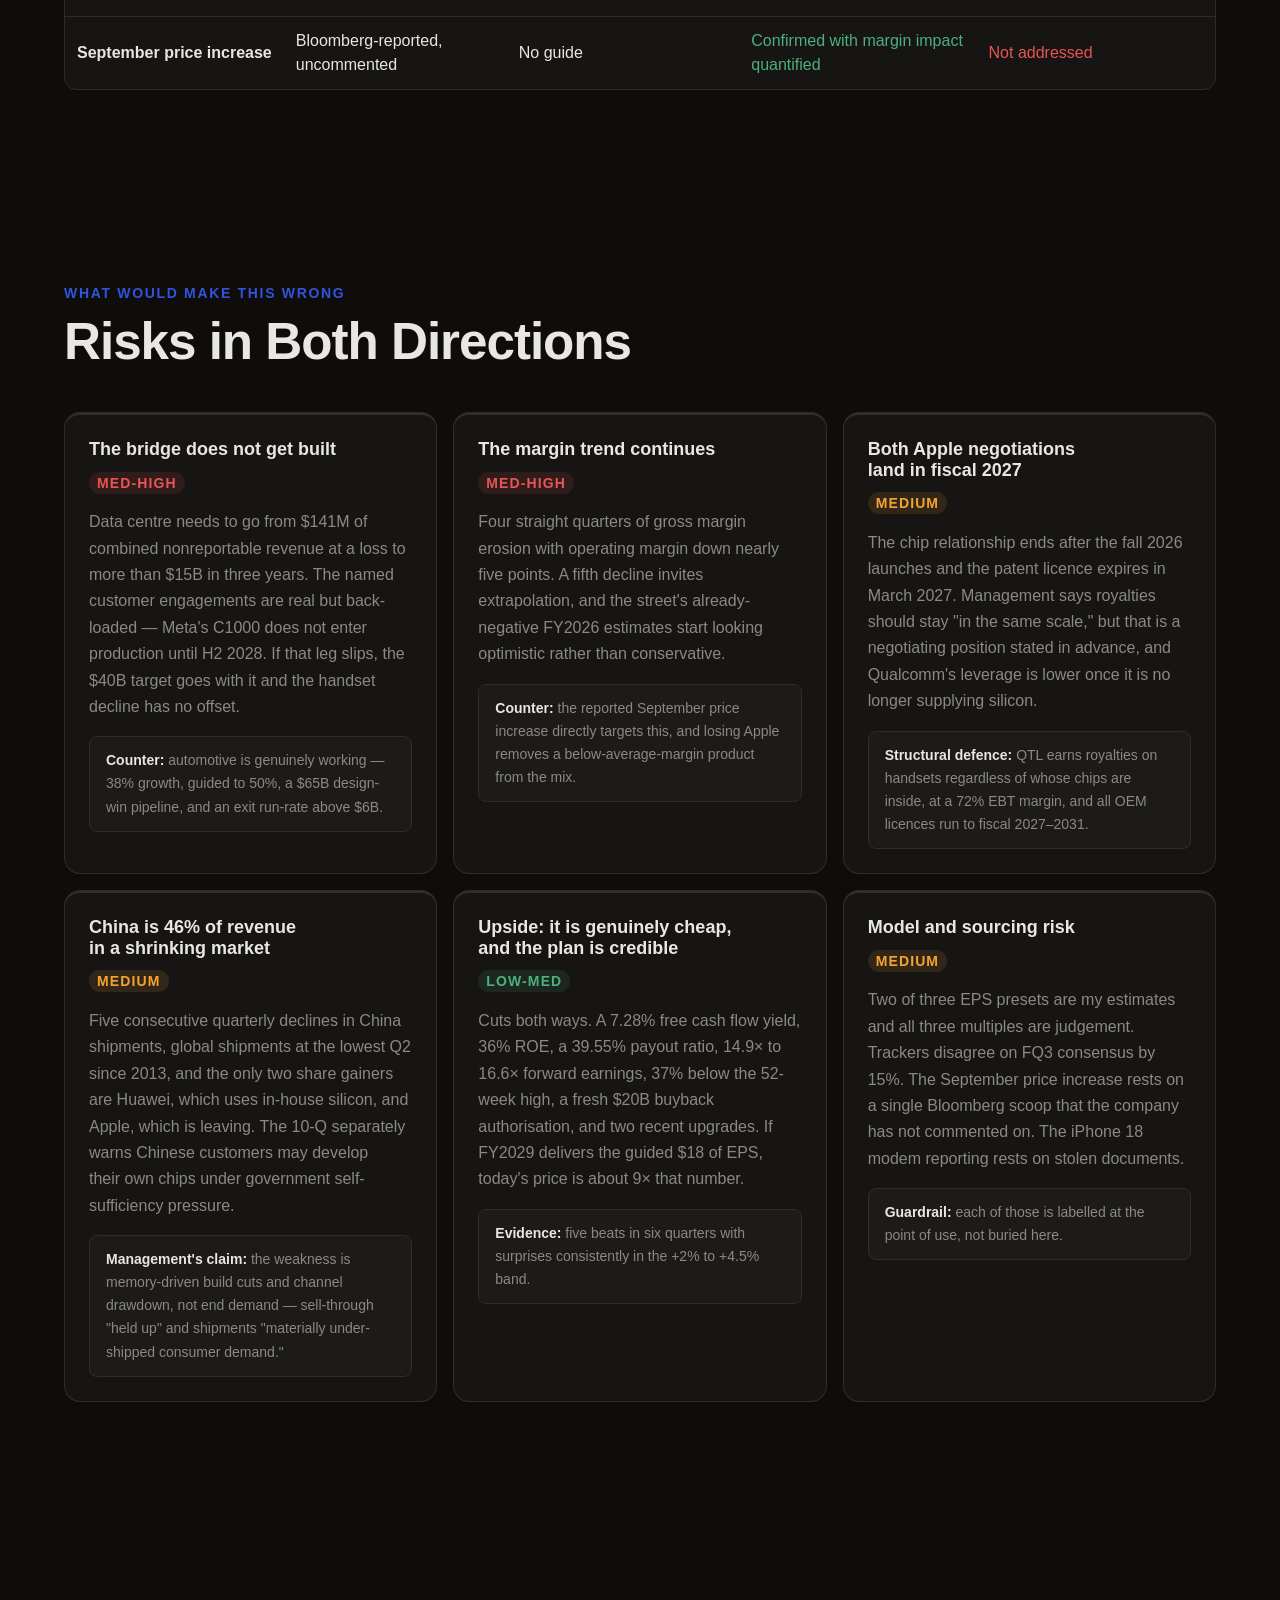
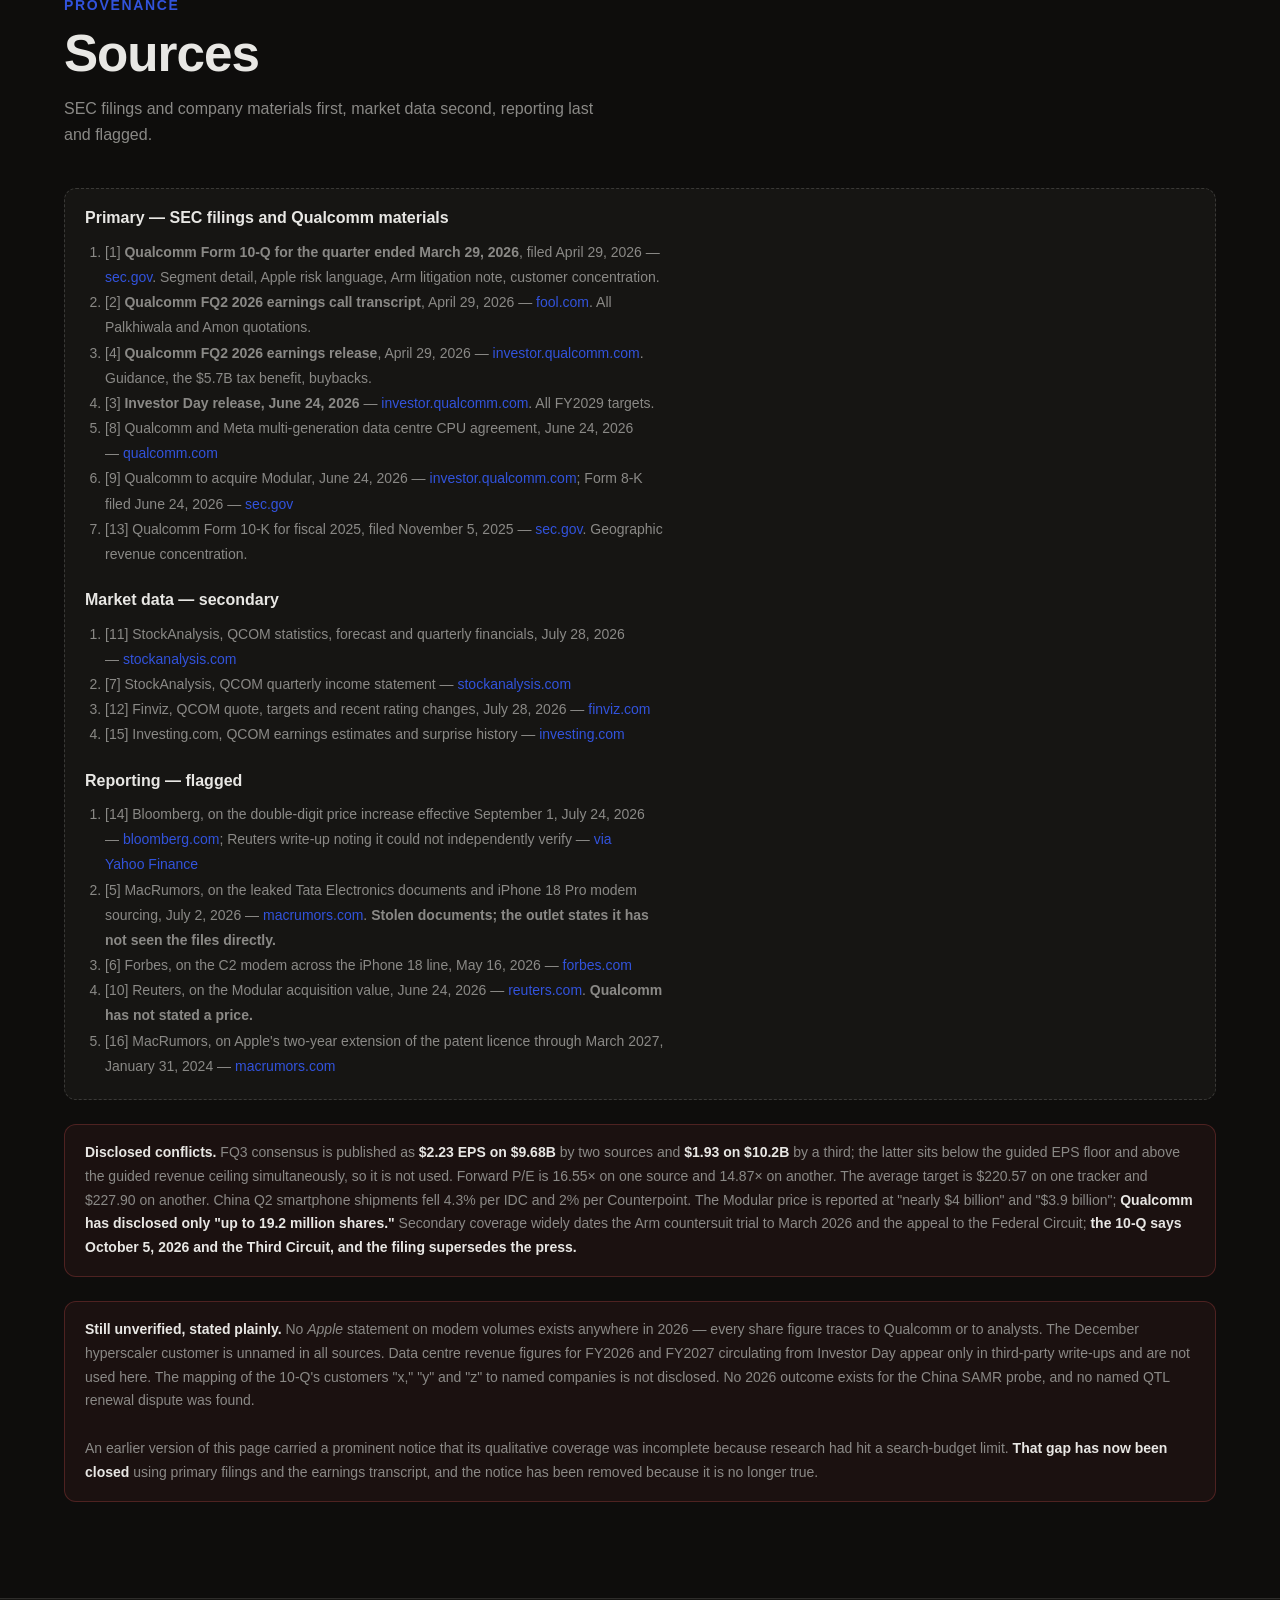
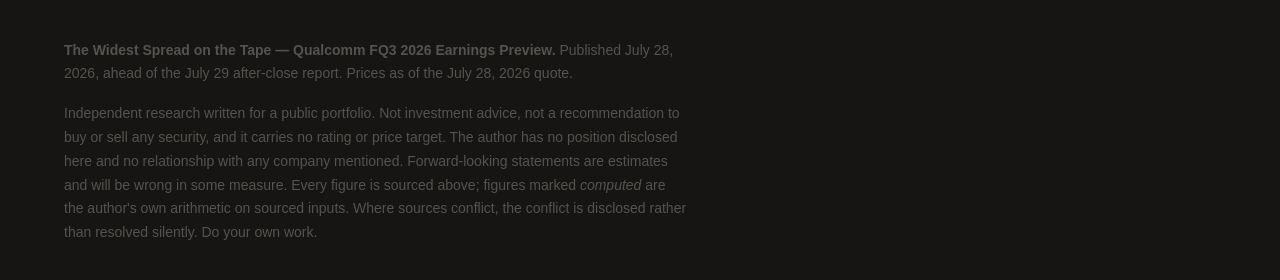
==== commit b28471c7: "Restore explicit bull/base/bear framing; rebuild timeline mobile-first - Scenario toggles now carry " ====
--- a/web-app/index.html
+++ b/web-app/index.html
@@ -7,7 +7,7 @@
   <meta name="description" content="Qualcomm's CFO said it plainly: 20% of the phones launching this fall, and no product relationship beyond that. The street's targets run $100 to $314. That gap is the distance between the bet failing and the bet working. Published July 28, 2026." />
 
   <link href="https://api.fontshare.com/v2/css?f[]=cabinet-grotesk@400,500,700,800&f[]=satoshi@300,400,500,700&display=swap" rel="stylesheet" />
-  <link rel="stylesheet" href="style.css?v=3" />
+  <link rel="stylesheet" href="style.css?v=4" />
 </head>
 <body>
 
@@ -403,9 +403,9 @@
     </div>
 
     <div class="scenario-toggles" role="tablist">
-      <button class="scenario-btn scenario-btn--bull" data-scenario="diversify" role="tab" aria-selected="false">The Bridge Gets Built</button>
-      <button class="scenario-btn scenario-btn--base active" data-scenario="managed" role="tab" aria-selected="true">The Managed Decline</button>
-      <button class="scenario-btn scenario-btn--bear" data-scenario="cliff" role="tab" aria-selected="false">The Handset Cliff</button>
+      <button class="scenario-btn scenario-btn--bull" data-scenario="diversify" role="tab" aria-selected="false"><span class="sc-tier">BULL CASE</span><span class="sc-label">The Bridge Gets Built</span></button>
+      <button class="scenario-btn scenario-btn--base active" data-scenario="managed" role="tab" aria-selected="true"><span class="sc-tier">BASE CASE</span><span class="sc-label">The Managed Decline</span></button>
+      <button class="scenario-btn scenario-btn--bear" data-scenario="cliff" role="tab" aria-selected="false"><span class="sc-tier">BEAR CASE</span><span class="sc-label">The Handset Cliff</span></button>
     </div>
 
     <div class="scenario-panel scenario-base" id="scenario-panel">
@@ -661,6 +661,6 @@
   </div>
 </footer>
 
-<script src="app.js?v=3"></script>
+<script src="app.js?v=4"></script>
 </body>
 </html>
--- a/web-app/style.css
+++ b/web-app/style.css
@@ -1822,3 +1822,48 @@
   white-space: nowrap;
 }
 .nav-brand { white-space: nowrap; }
+
+/* ── SCENARIO TIER LABELS (bull / base / bear) ── */
+.scenario-btn {
+  display: flex;
+  flex-direction: column;
+  align-items: center;
+  gap: 3px;
+  line-height: 1.25;
+}
+.sc-tier {
+  font-family: var(--font-display);
+  font-size: 0.62rem;
+  font-weight: 800;
+  letter-spacing: 0.14em;
+  opacity: 0.72;
+  text-transform: uppercase;
+}
+.sc-label { font-weight: 600; }
+.scenario-btn--bull .sc-tier { color: var(--color-bull); }
+.scenario-btn--base .sc-tier { color: var(--color-primary); }
+.scenario-btn--bear .sc-tier { color: var(--color-bear); }
+.scenario-btn.active .sc-tier { opacity: 1; }
+
+/* Scenario panel headline gets a matching tier chip */
+.scenario-panel::before {
+  content: attr(data-tier);
+  display: block;
+  font-family: var(--font-display);
+  font-size: var(--text-xs);
+  font-weight: 800;
+  letter-spacing: 0.14em;
+  color: var(--color-text-faint);
+  margin-bottom: var(--space-2);
+}
+.scenario-panel.scenario-bull::before { content: 'BULL CASE'; color: var(--color-bull); }
+.scenario-panel.scenario-base::before { content: 'BASE CASE'; color: var(--color-primary); }
+.scenario-panel.scenario-bear::before { content: 'BEAR CASE'; color: var(--color-bear); }
+.scenario-panel:not(.scenario-bull):not(.scenario-base):not(.scenario-bear)::before {
+  content: 'CUSTOM'; color: var(--color-text-faint);
+}
+
+@media (max-width: 560px) {
+  .scenario-toggles { flex-wrap: wrap; }
+  .scenario-btn { flex: 1 1 100%; }
+}
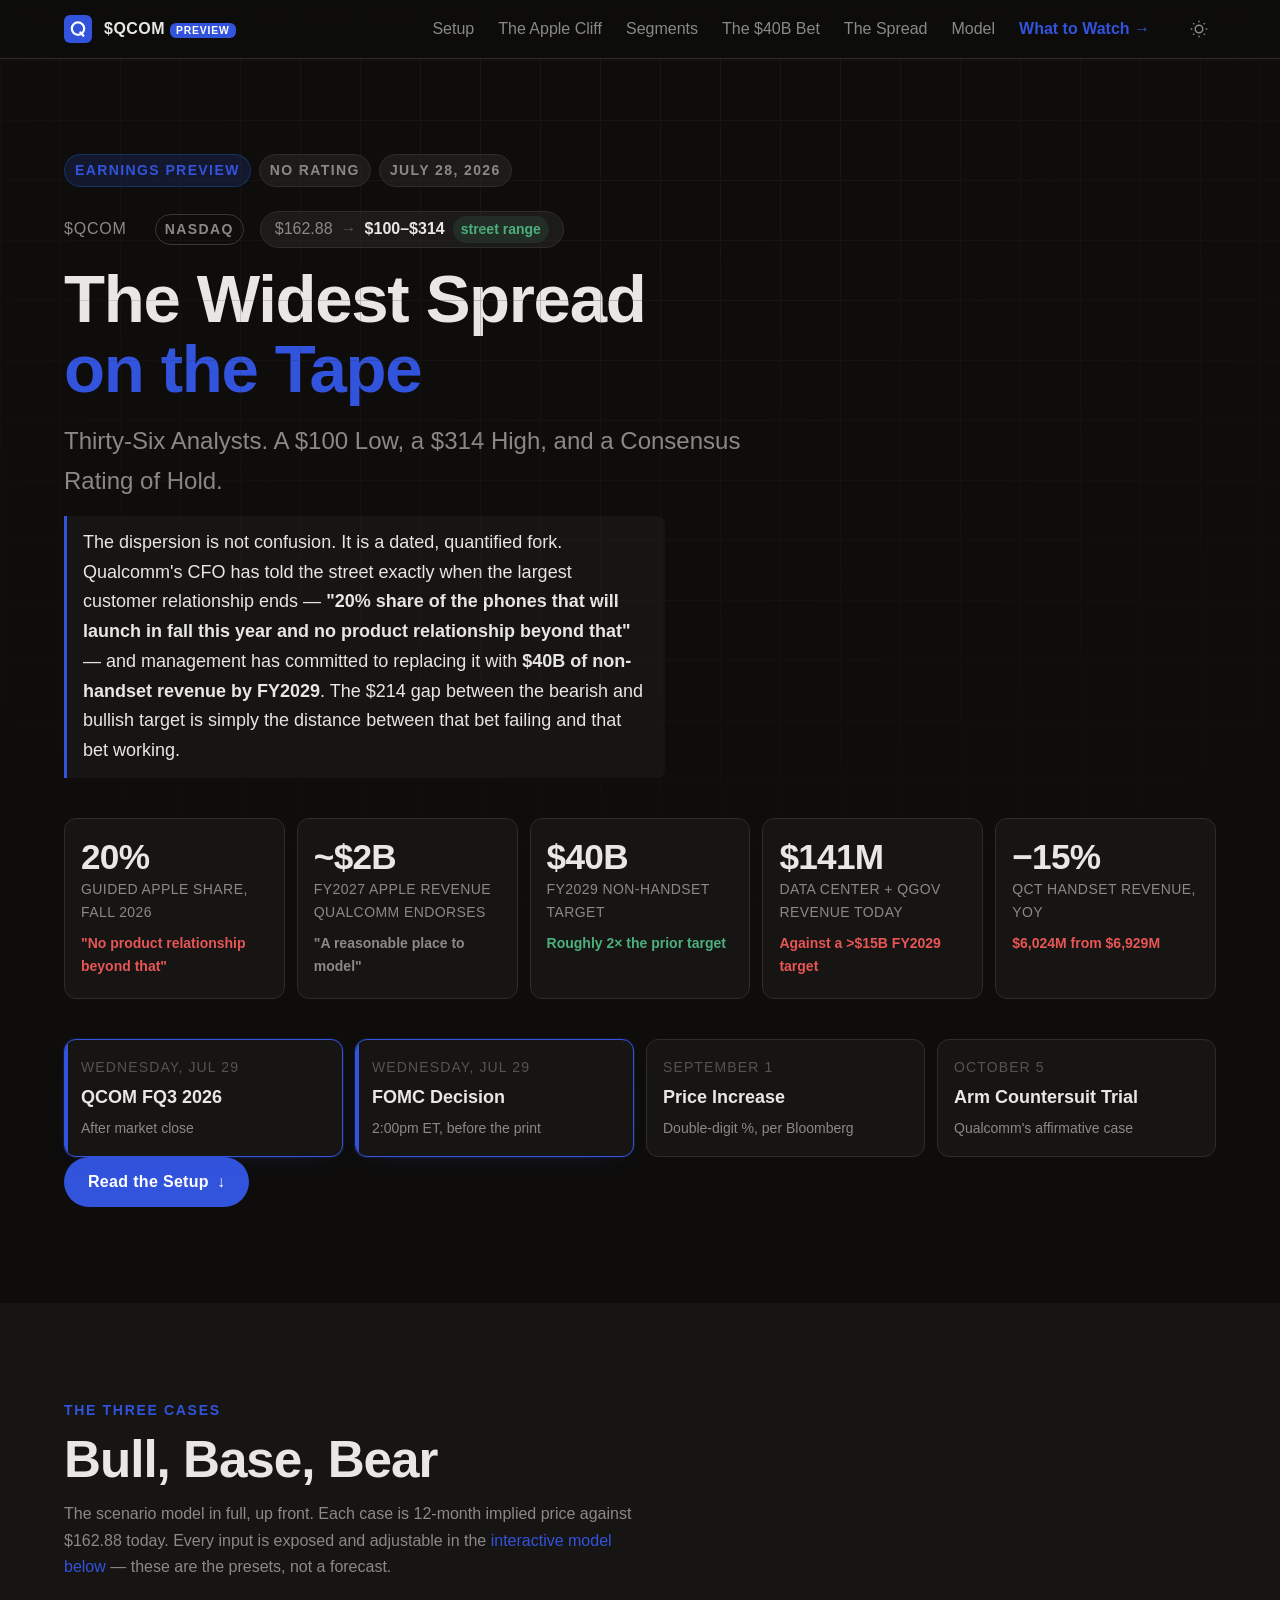
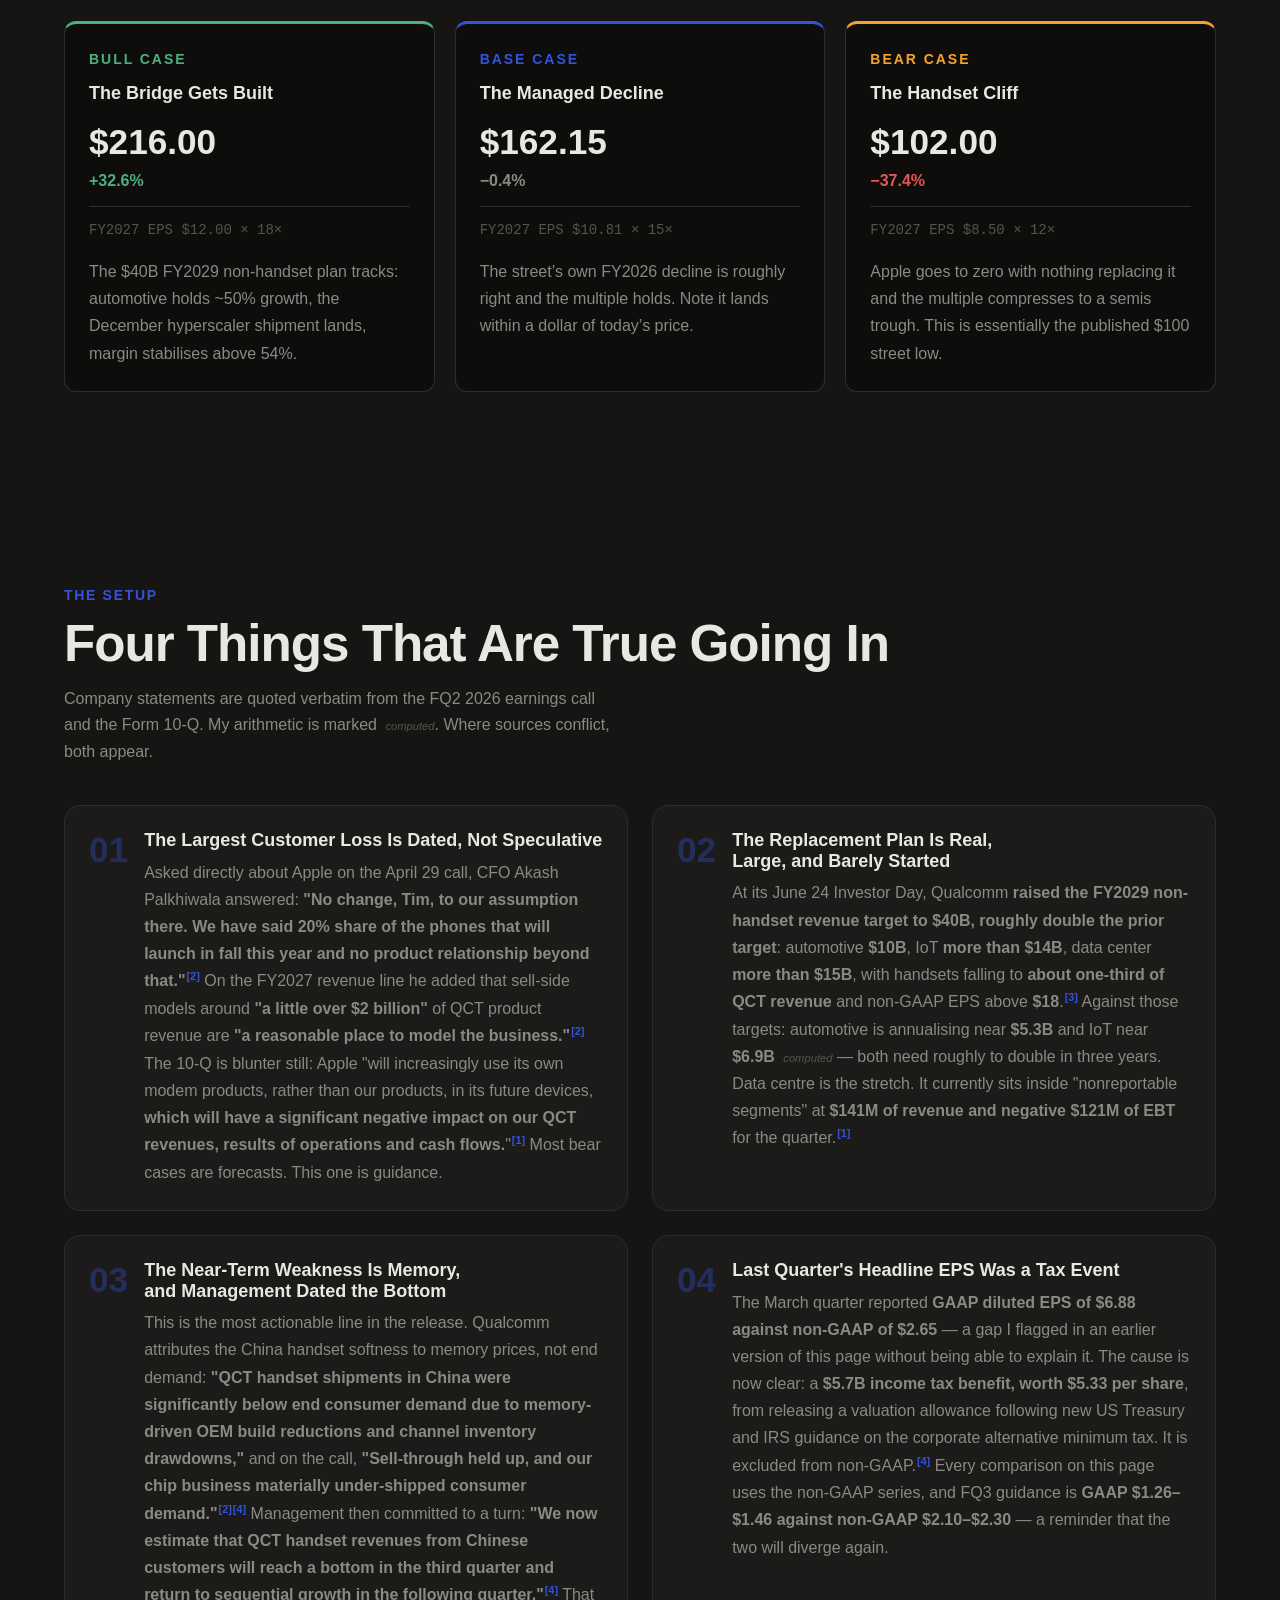
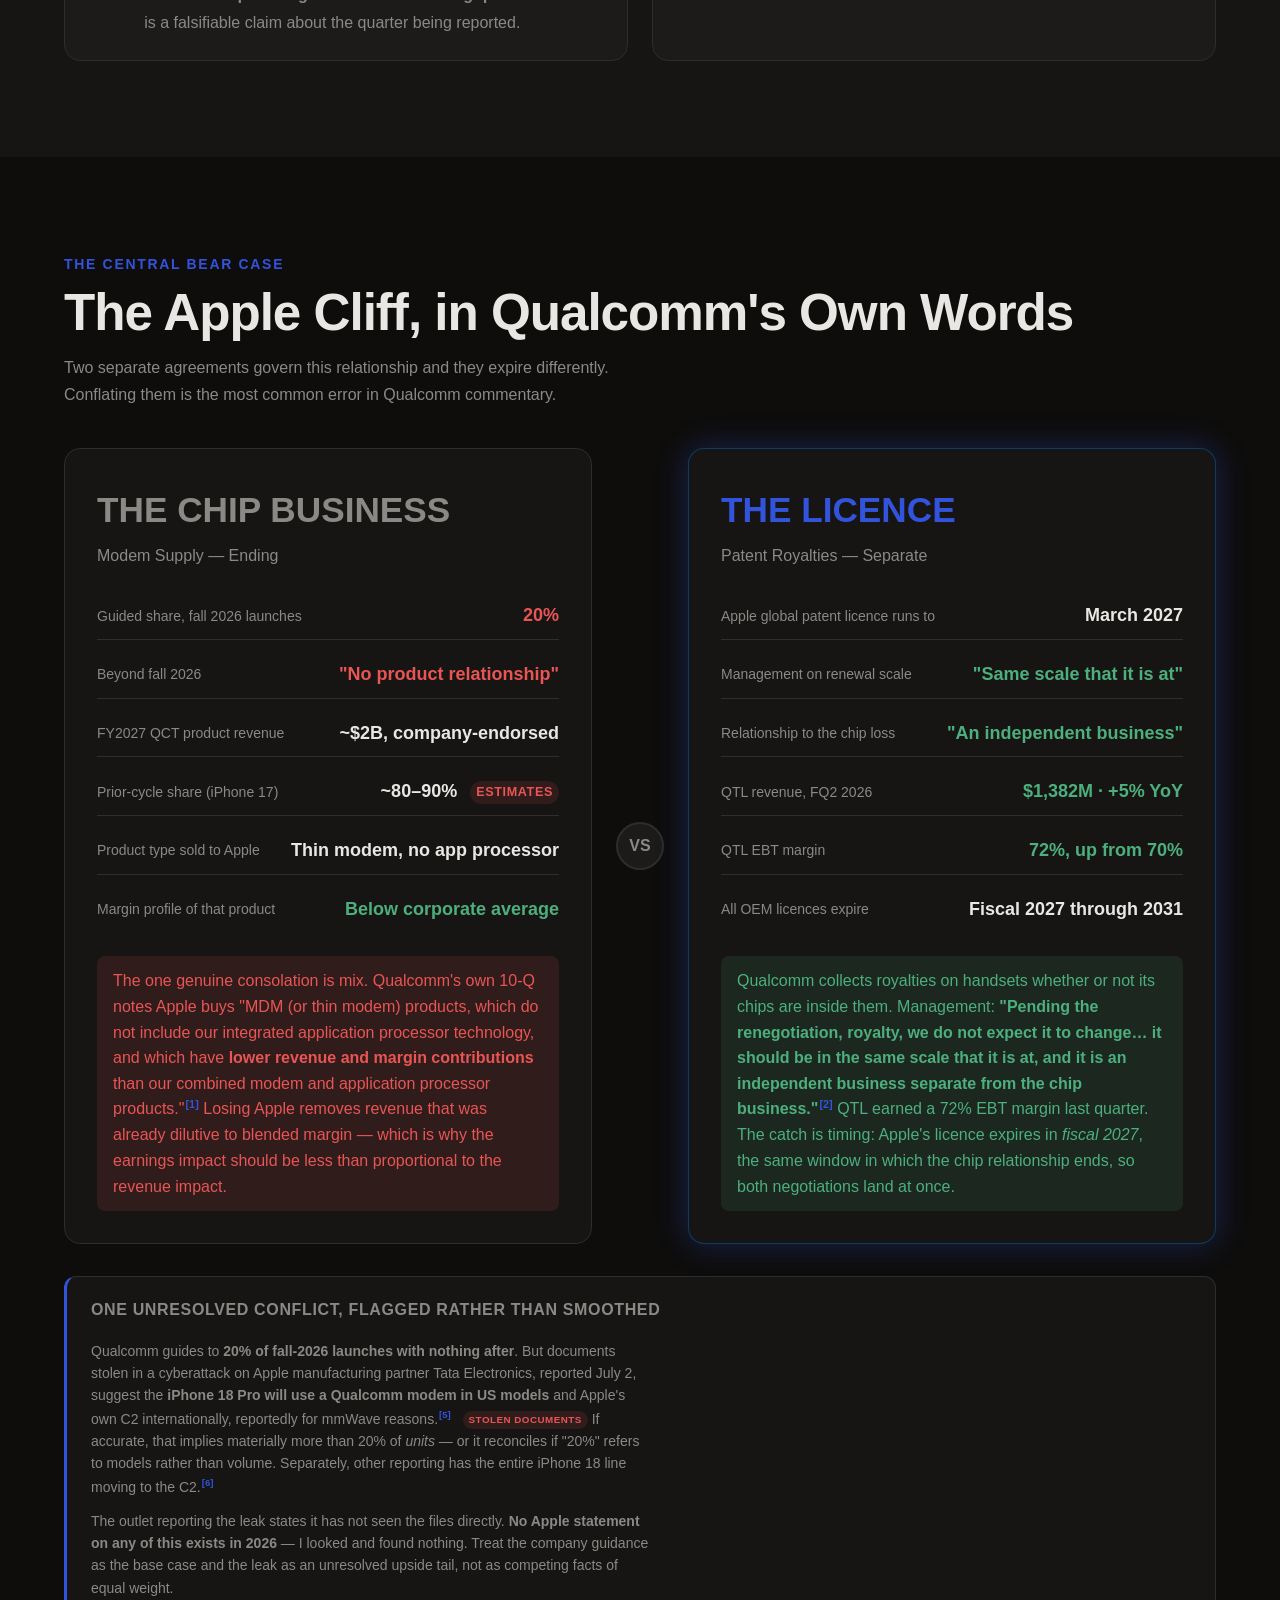
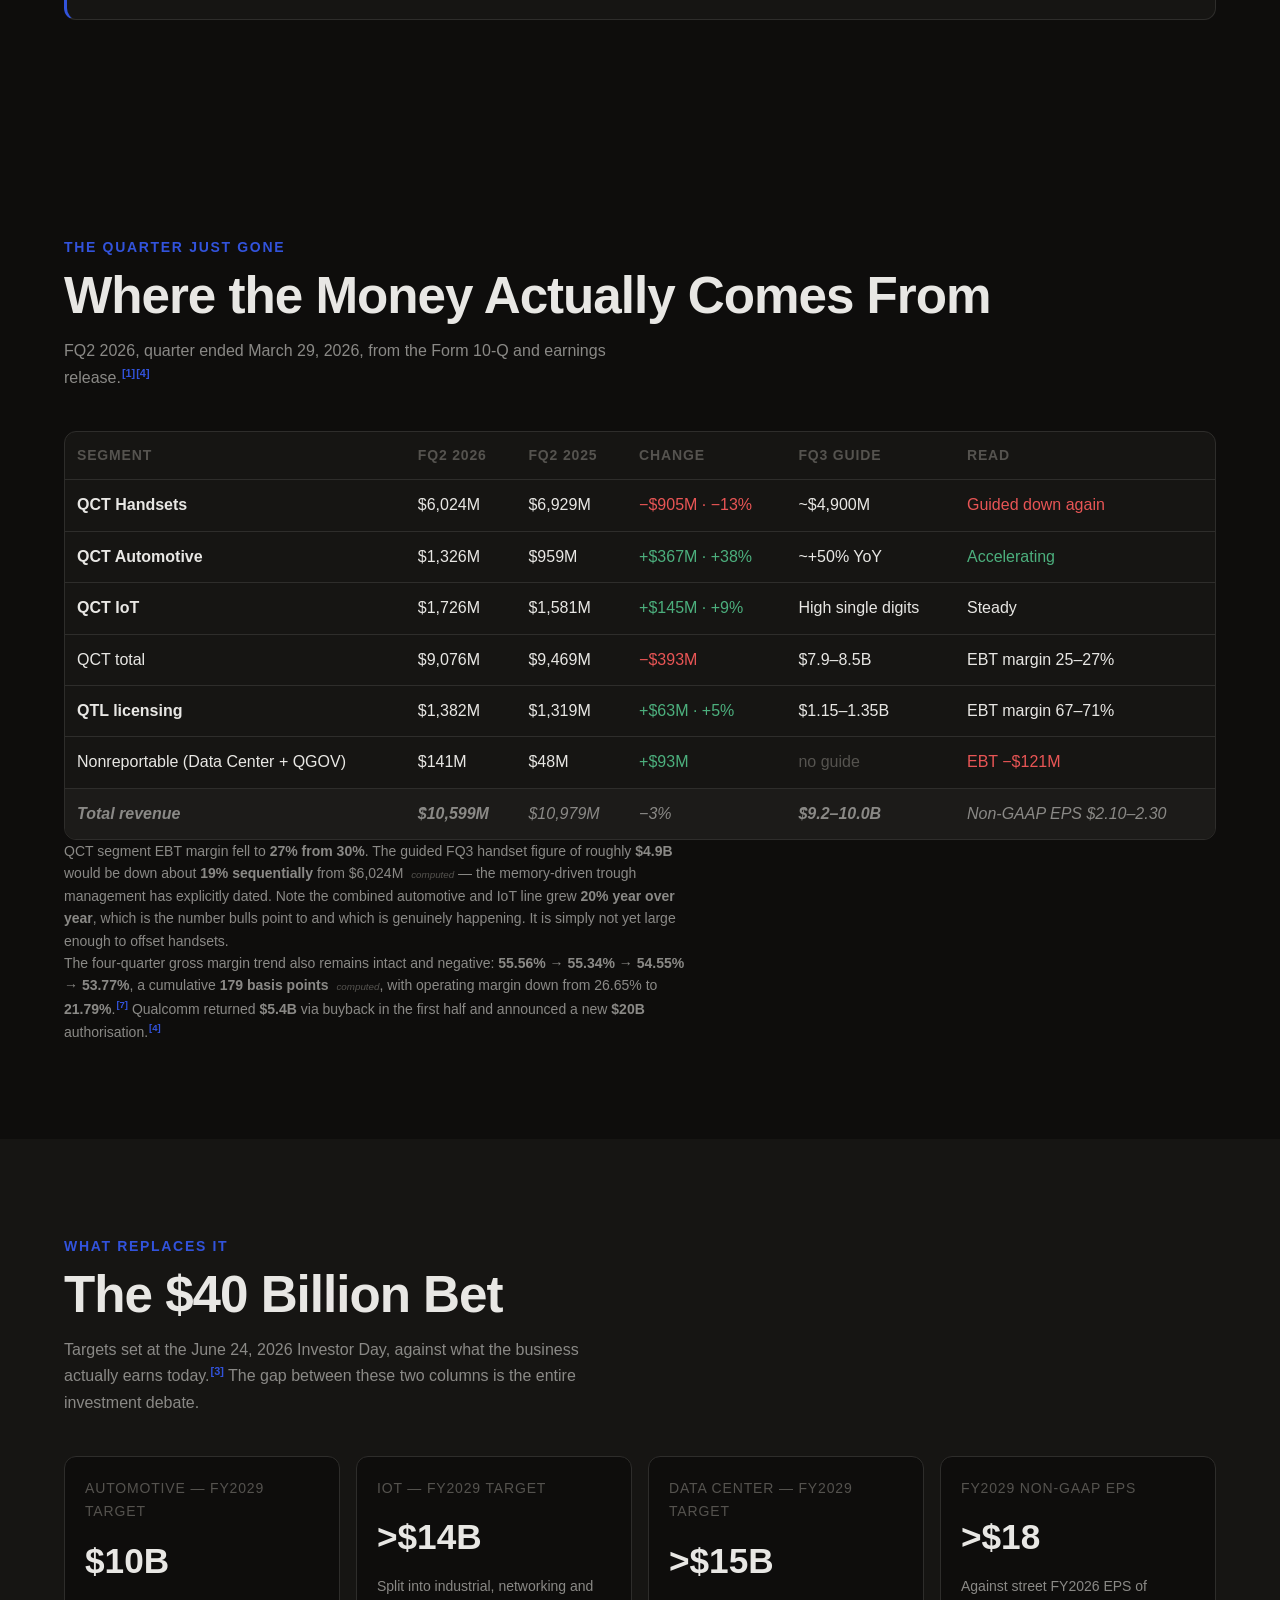
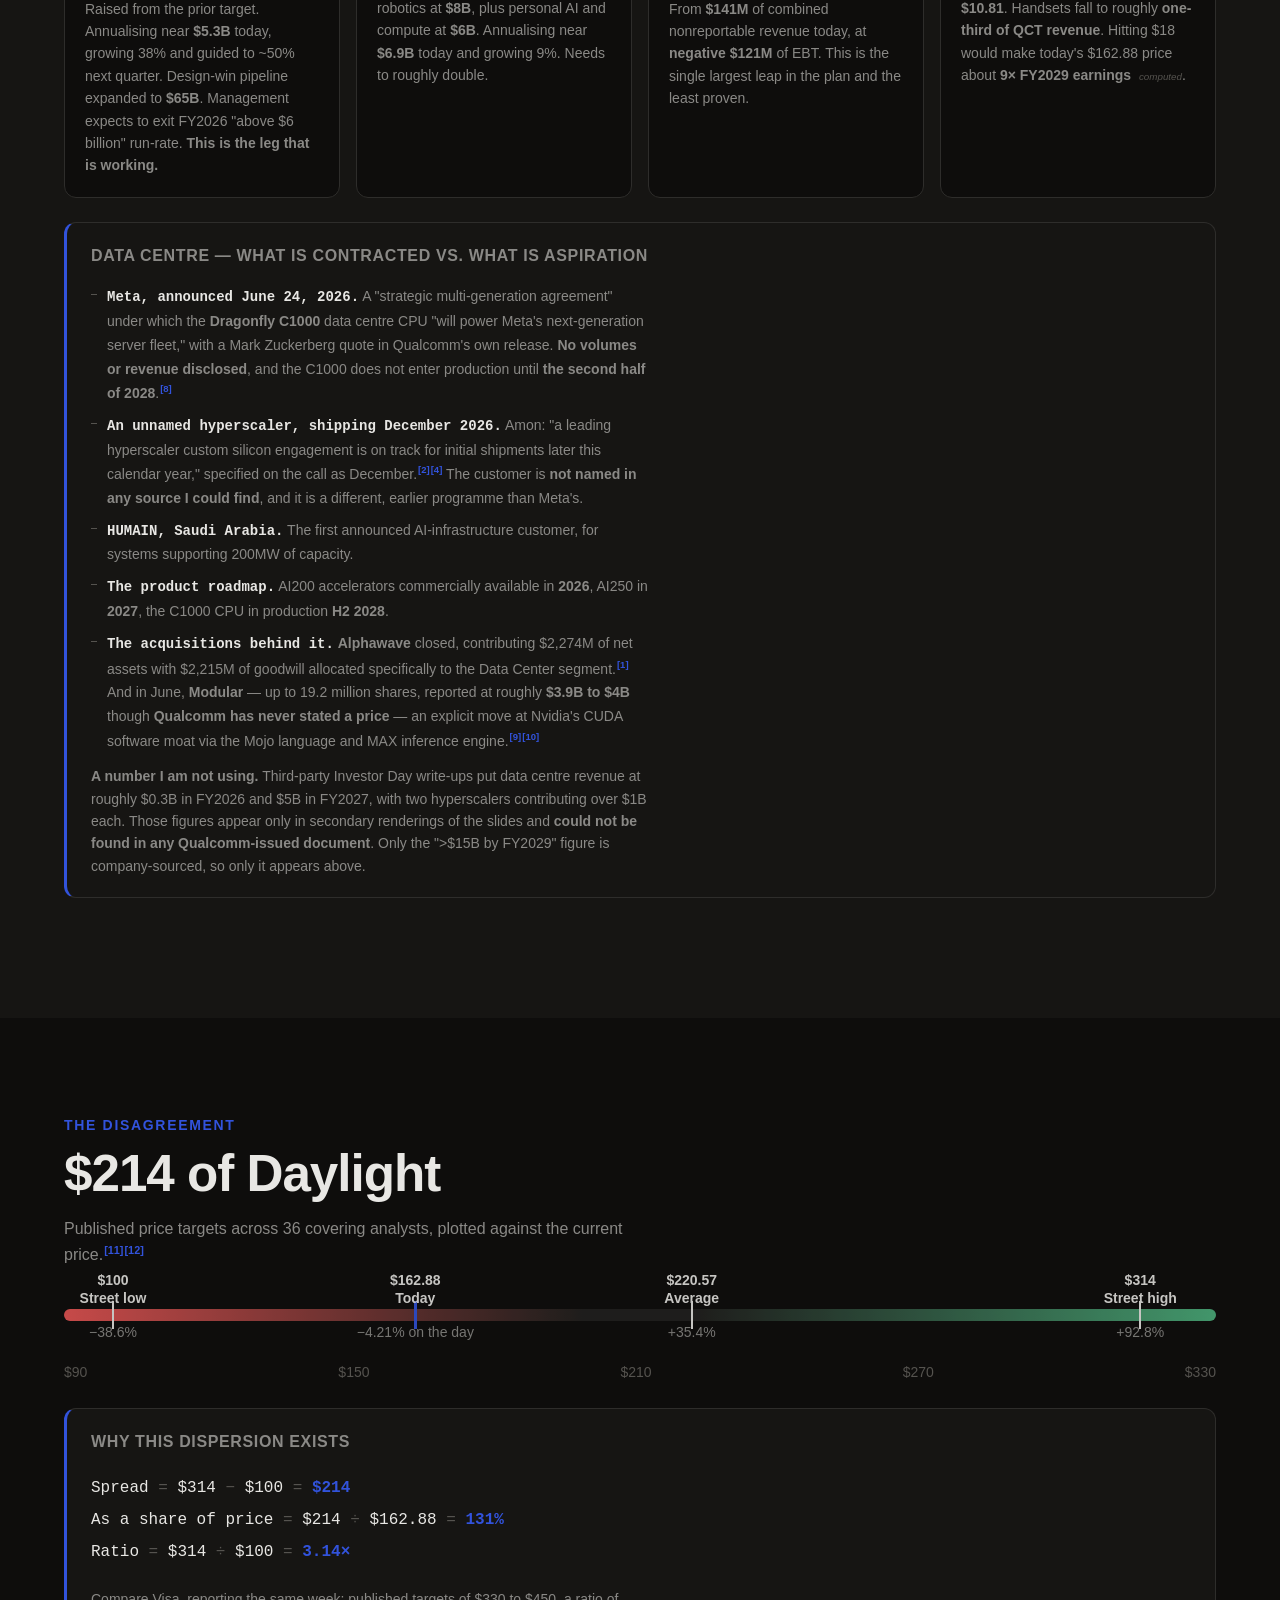
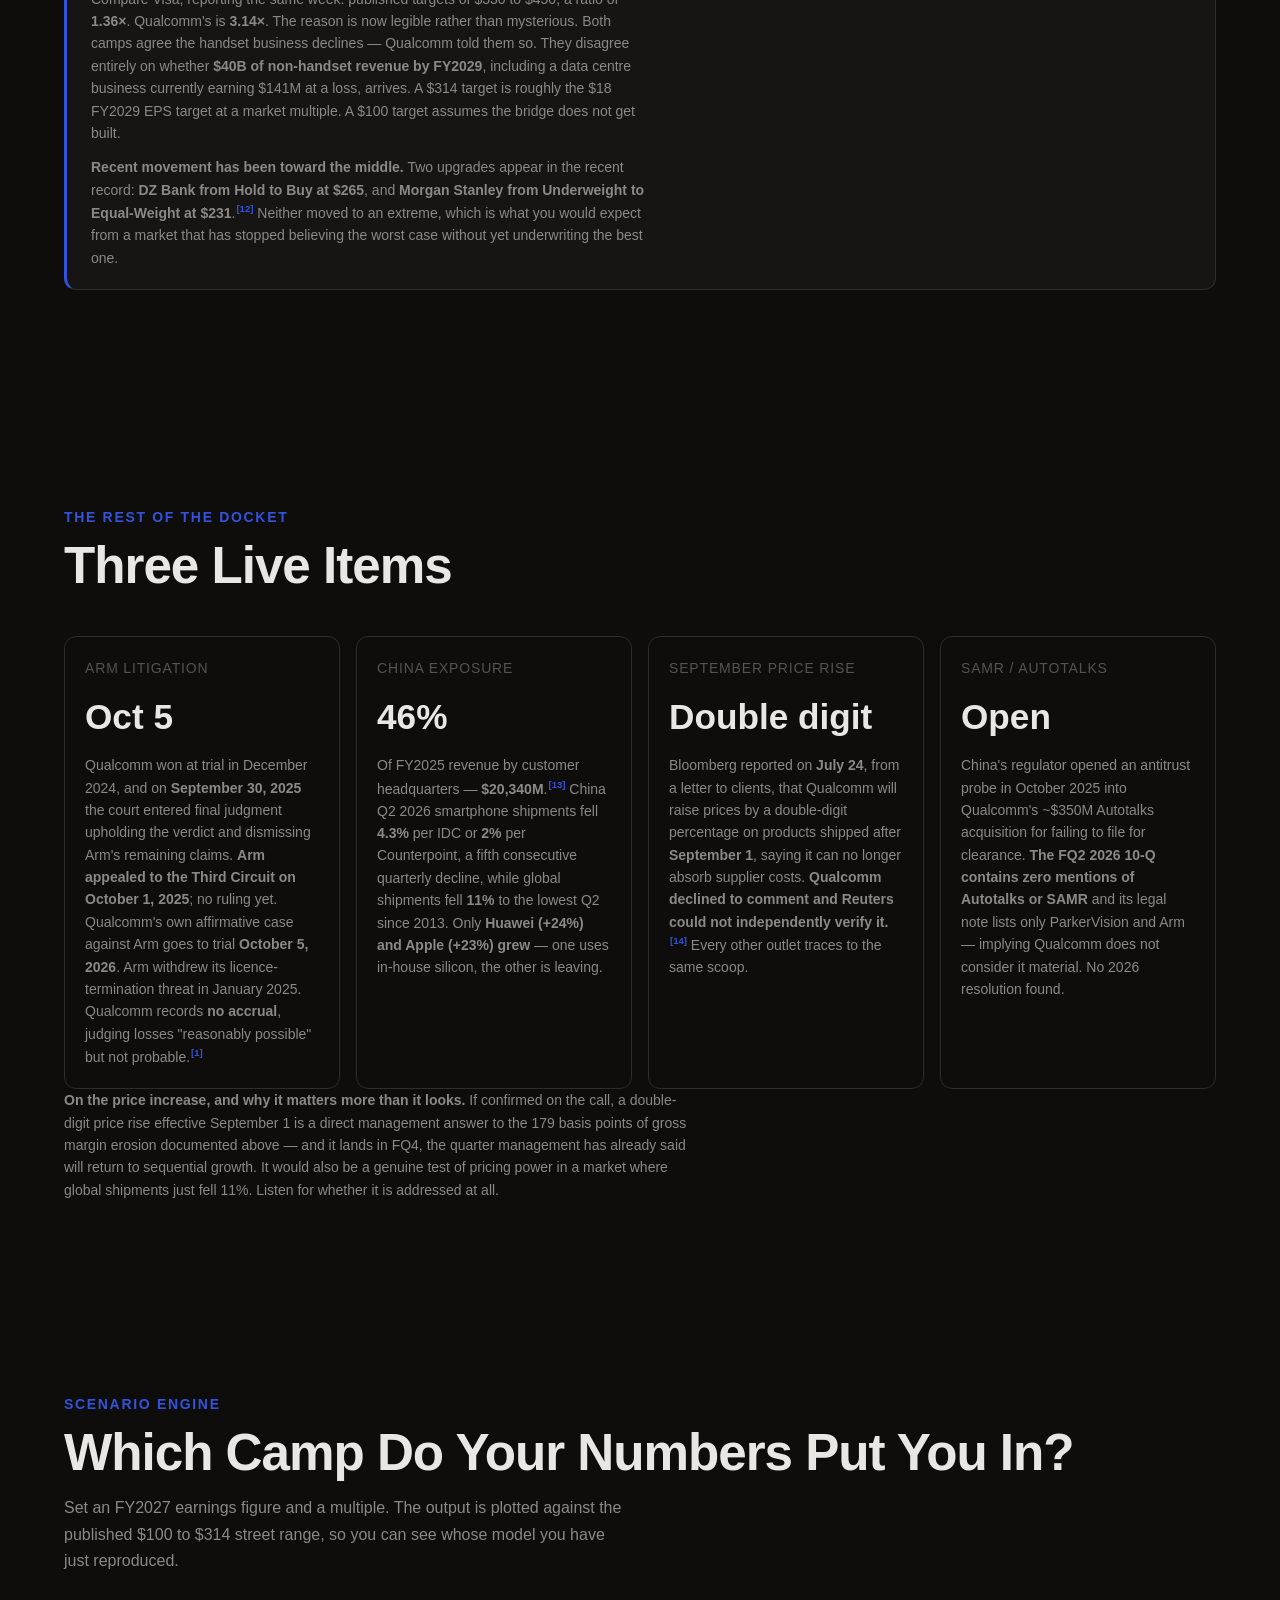
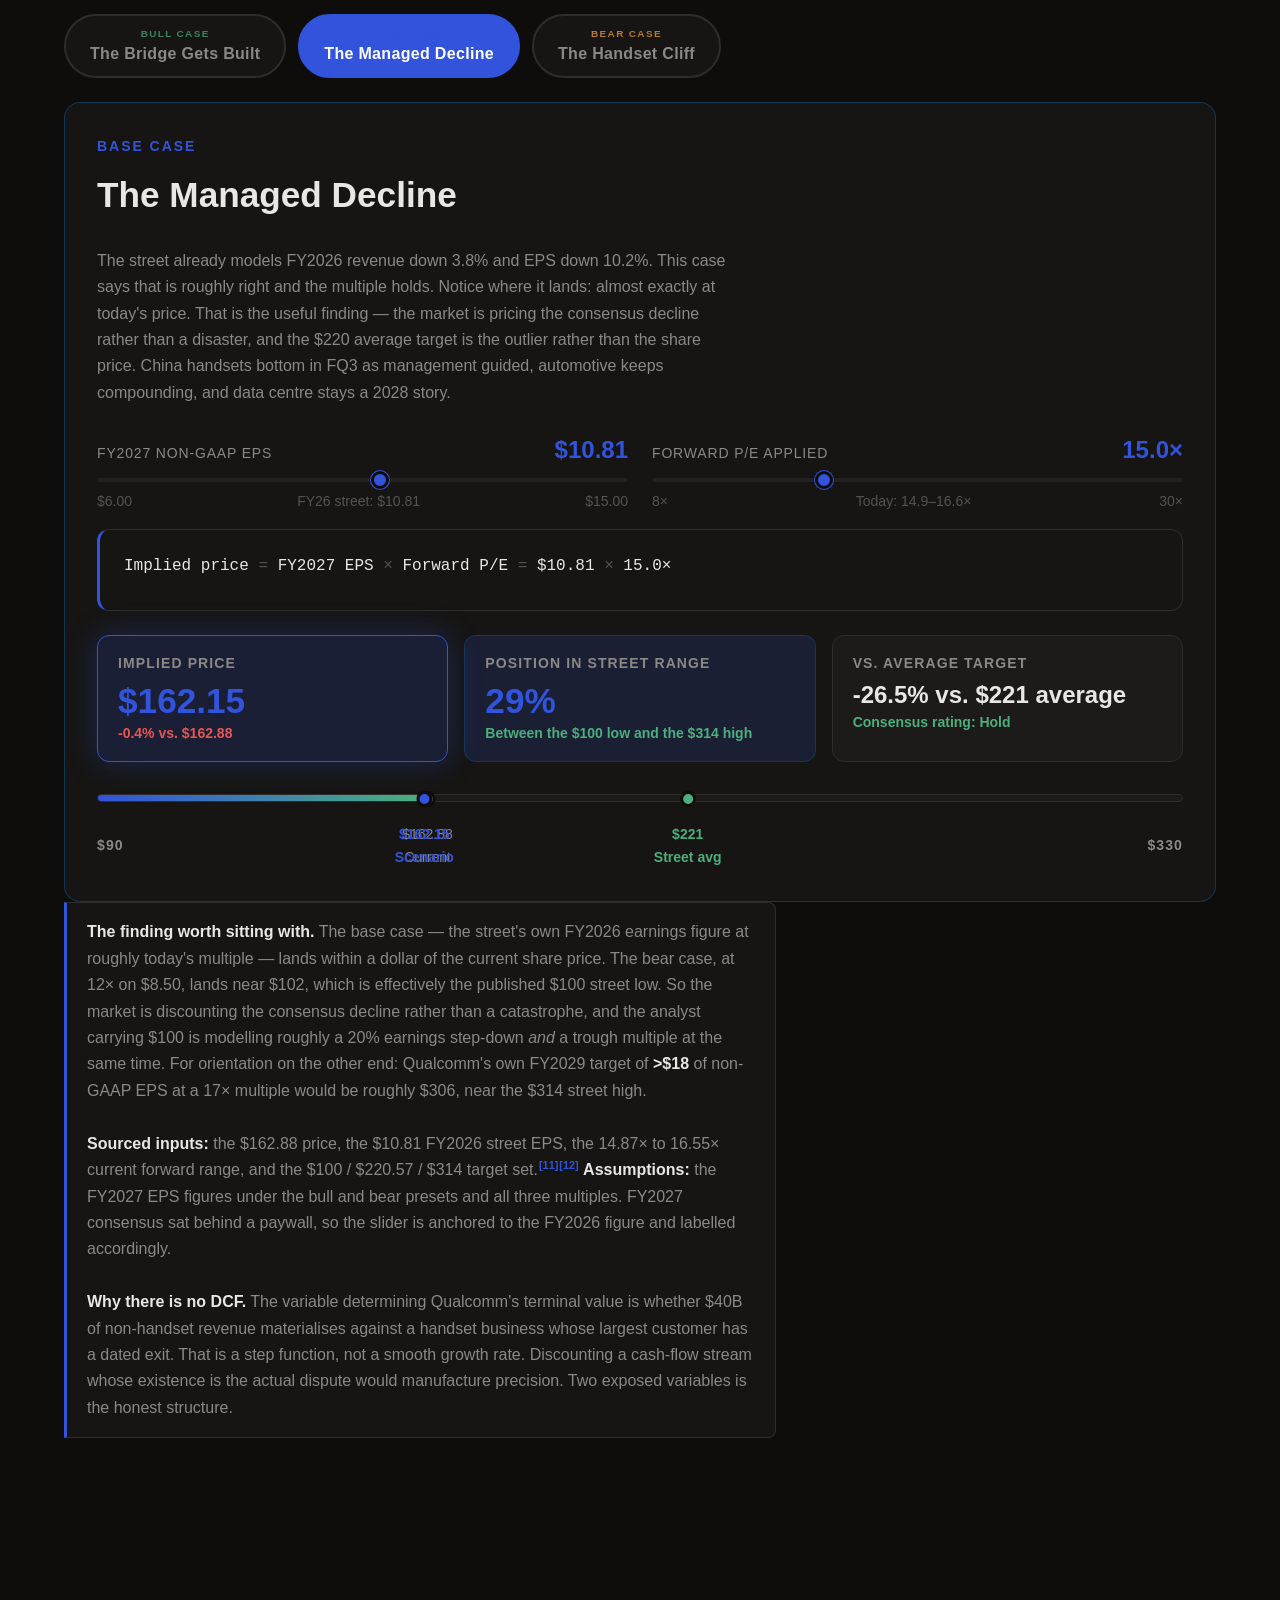
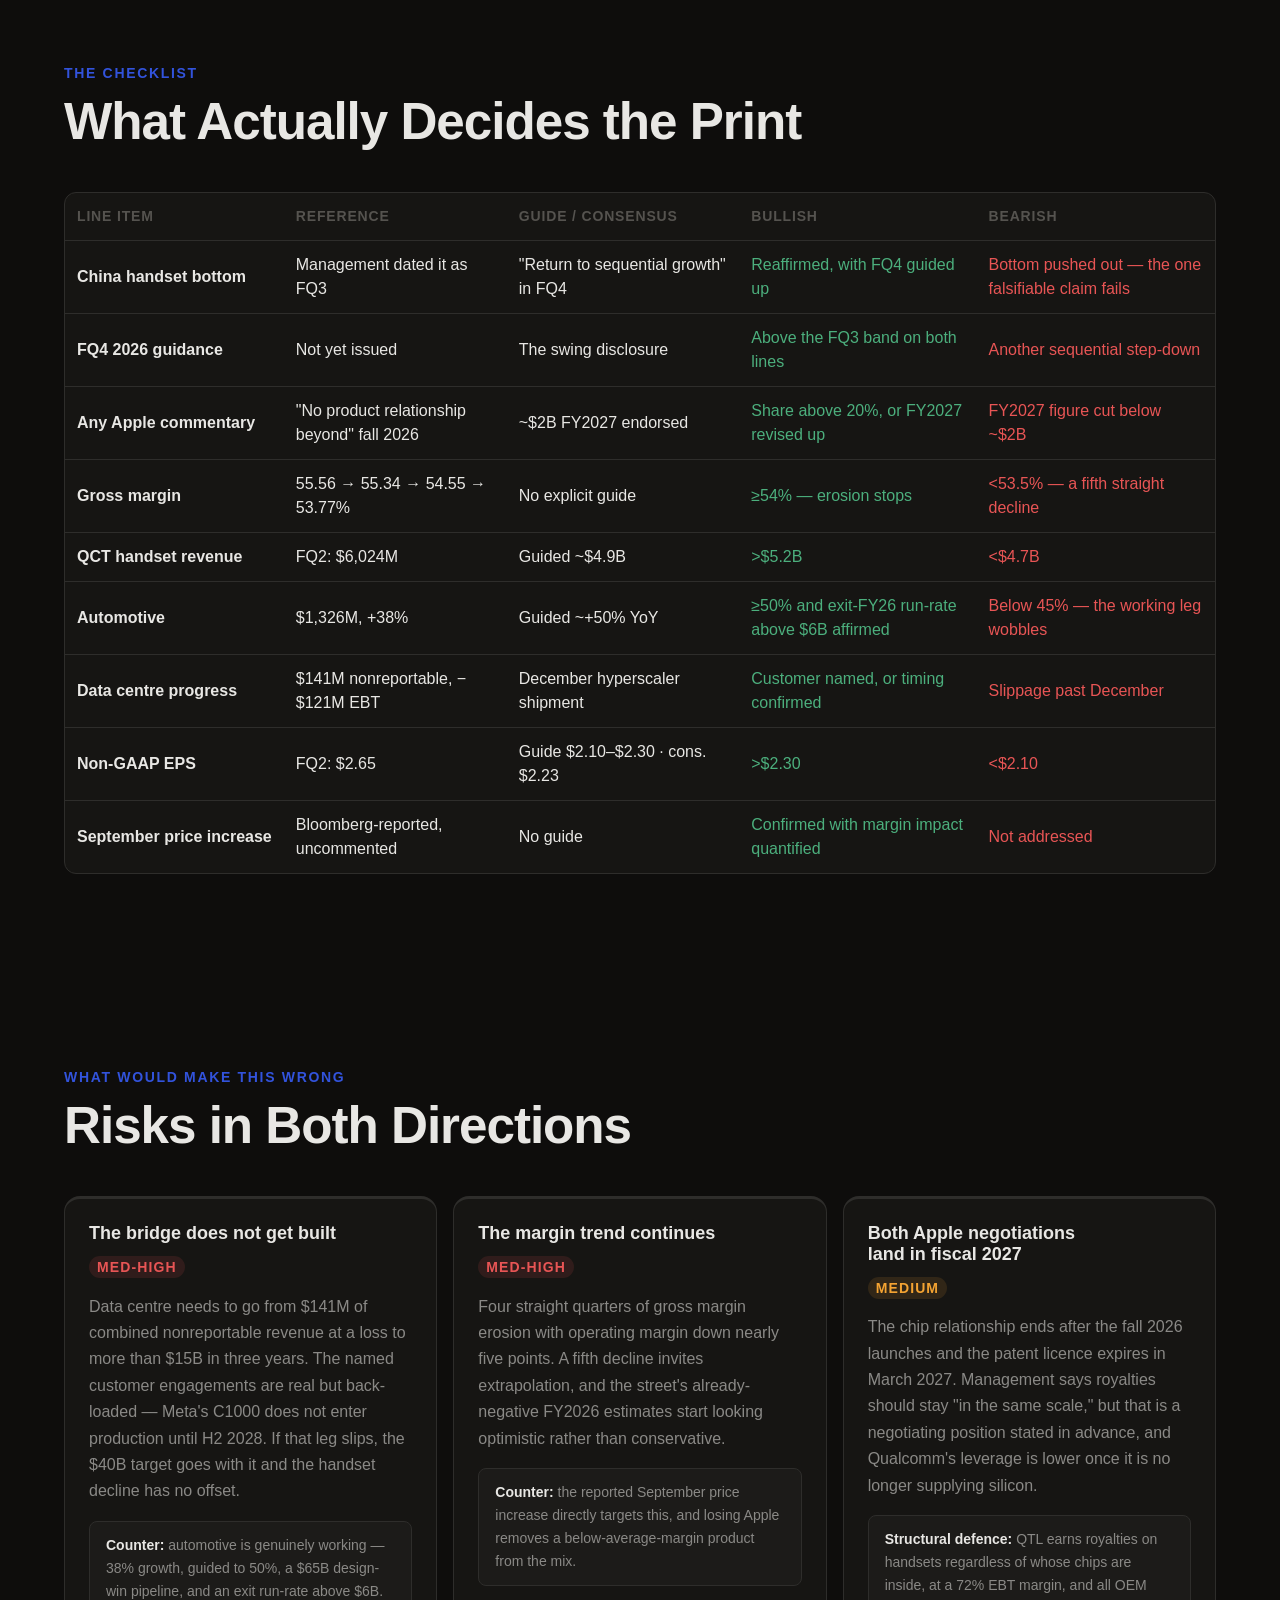
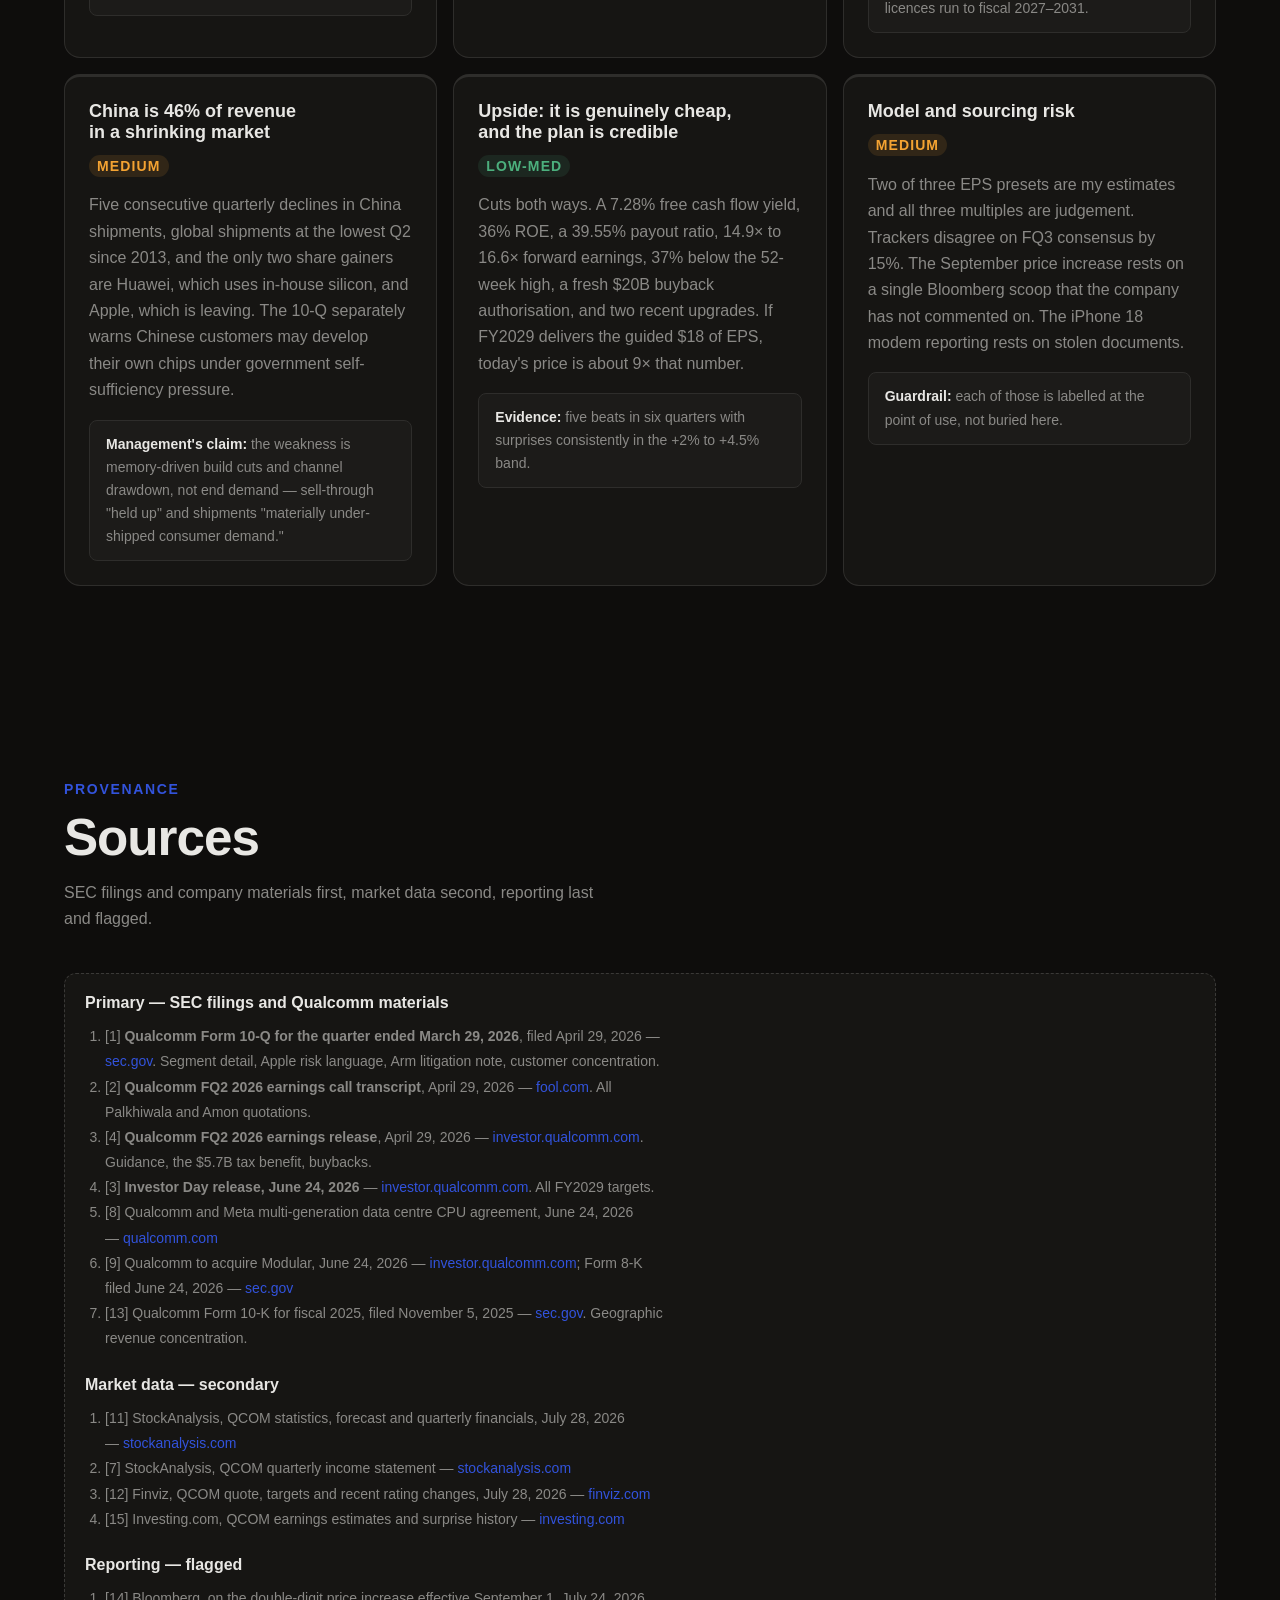
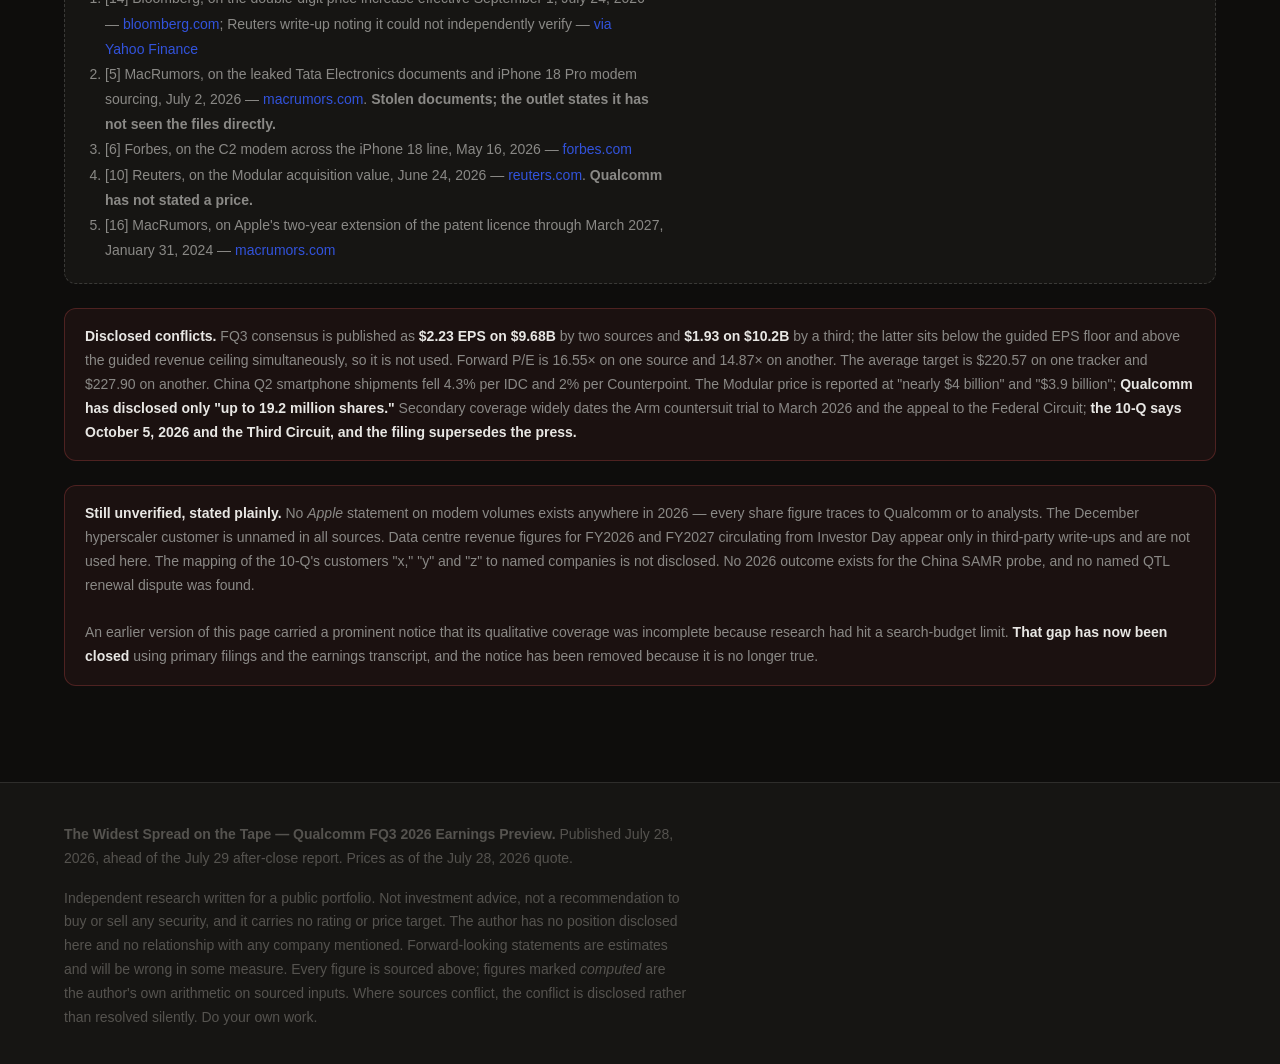
==== commit 3f66b0db: "Fix timeline markup bug; surface bull/base/bear up front The timeline was never a CSS problem. The g" ====
--- a/web-app/index.html
+++ b/web-app/index.html
@@ -7,7 +7,7 @@
   <meta name="description" content="Qualcomm's CFO said it plainly: 20% of the phones launching this fall, and no product relationship beyond that. The street's targets run $100 to $314. That gap is the distance between the bet failing and the bet working. Published July 28, 2026." />
 
   <link href="https://api.fontshare.com/v2/css?f[]=cabinet-grotesk@400,500,700,800&f[]=satoshi@300,400,500,700&display=swap" rel="stylesheet" />
-  <link rel="stylesheet" href="style.css?v=4" />
+  <link rel="stylesheet" href="style.css?v=5" />
 </head>
 <body>
 
@@ -116,6 +116,43 @@
   </div>
 </section>
 
+
+<!-- ═══ THREE CASES ═══ -->
+<section class="section three-cases" id="cases">
+  <div class="container">
+    <div class="section-header">
+      <span class="section-label">The Three Cases</span>
+      <h2>Bull, Base, Bear</h2>
+      <p class="section-desc">The scenario model in full, up front. Each case is 12-month implied price against $162.88 today. Every input is exposed and adjustable in the <a href="#scenarios">interactive model below</a> — these are the presets, not a forecast.</p>
+    </div>
+    <div class="case-grid">
+      <div class="case-card case-card--bull">
+        <div class="case-tier">BULL CASE</div>
+        <div class="case-name">The Bridge Gets Built</div>
+        <div class="case-value">$216.00</div>
+        <div class="case-delta">+32.6%</div>
+        <div class="case-formula">FY2027 EPS $12.00 &times; 18&times;</div>
+        <p class="case-desc">The $40B FY2029 non-handset plan tracks: automotive holds ~50% growth, the December hyperscaler shipment lands, margin stabilises above 54%.</p>
+      </div>
+      <div class="case-card case-card--base">
+        <div class="case-tier">BASE CASE</div>
+        <div class="case-name">The Managed Decline</div>
+        <div class="case-value">$162.15</div>
+        <div class="case-delta">&minus;0.4%</div>
+        <div class="case-formula">FY2027 EPS $10.81 &times; 15&times;</div>
+        <p class="case-desc">The street&rsquo;s own FY2026 decline is roughly right and the multiple holds. Note it lands within a dollar of today&rsquo;s price.</p>
+      </div>
+      <div class="case-card case-card--bear">
+        <div class="case-tier">BEAR CASE</div>
+        <div class="case-name">The Handset Cliff</div>
+        <div class="case-value">$102.00</div>
+        <div class="case-delta">&minus;37.4%</div>
+        <div class="case-formula">FY2027 EPS $8.50 &times; 12&times;</div>
+        <p class="case-desc">Apple goes to zero with nothing replacing it and the multiple compresses to a semis trough. This is essentially the published $100 street low.</p>
+      </div>
+    </div>
+  </div>
+</section>
 <!-- ═══ SETUP ═══ -->
 <section class="section exec-summary" id="setup">
   <div class="container">
@@ -661,6 +698,6 @@
   </div>
 </footer>
 
-<script src="app.js?v=4"></script>
+<script src="app.js?v=5"></script>
 </body>
 </html>
--- a/web-app/style.css
+++ b/web-app/style.css
@@ -1867,3 +1867,71 @@
   .scenario-toggles { flex-wrap: wrap; }
   .scenario-btn { flex: 1 1 100%; }
 }
+
+/* ── THREE CASES (bull / base / bear, up front) ── */
+.three-cases { background: var(--color-surface); }
+.case-grid {
+  display: grid;
+  grid-template-columns: repeat(auto-fit, minmax(260px, 1fr));
+  gap: var(--space-5);
+  margin-top: var(--space-8);
+}
+.case-card {
+  background: var(--color-bg);
+  border: 1px solid var(--color-border);
+  border-top-width: 3px;
+  border-radius: var(--radius-lg);
+  padding: var(--space-6);
+  display: flex;
+  flex-direction: column;
+}
+.case-card--bull { border-top-color: var(--color-bull); }
+.case-card--base { border-top-color: var(--color-primary); }
+.case-card--bear { border-top-color: var(--color-bear); }
+.case-tier {
+  font-family: var(--font-display);
+  font-size: var(--text-xs);
+  font-weight: 800;
+  letter-spacing: 0.14em;
+}
+.case-card--bull .case-tier { color: var(--color-bull); }
+.case-card--base .case-tier { color: var(--color-primary); }
+.case-card--bear .case-tier { color: var(--color-bear); }
+.case-name {
+  font-family: var(--font-display);
+  font-size: var(--text-base);
+  font-weight: 700;
+  color: var(--color-text);
+  margin: var(--space-2) 0 var(--space-4);
+}
+.case-value {
+  font-family: var(--font-display);
+  font-size: var(--text-xl);
+  font-weight: 800;
+  line-height: 1;
+  color: var(--color-text);
+  font-variant-numeric: tabular-nums;
+}
+.case-delta {
+  font-size: var(--text-sm);
+  font-weight: 600;
+  margin-top: var(--space-2);
+  color: var(--color-text-muted);
+  font-variant-numeric: tabular-nums;
+}
+.case-card--bull .case-delta { color: var(--color-positive); }
+.case-card--bear .case-delta { color: var(--color-negative); }
+.case-formula {
+  font-family: 'SFMono-Regular', 'JetBrains Mono', Menlo, monospace;
+  font-size: var(--text-xs);
+  color: var(--color-text-faint);
+  margin-top: var(--space-3);
+  padding-top: var(--space-3);
+  border-top: 1px solid var(--color-border);
+}
+.case-desc {
+  font-size: var(--text-sm);
+  color: var(--color-text-muted);
+  line-height: 1.7;
+  margin: var(--space-4) 0 0;
+}
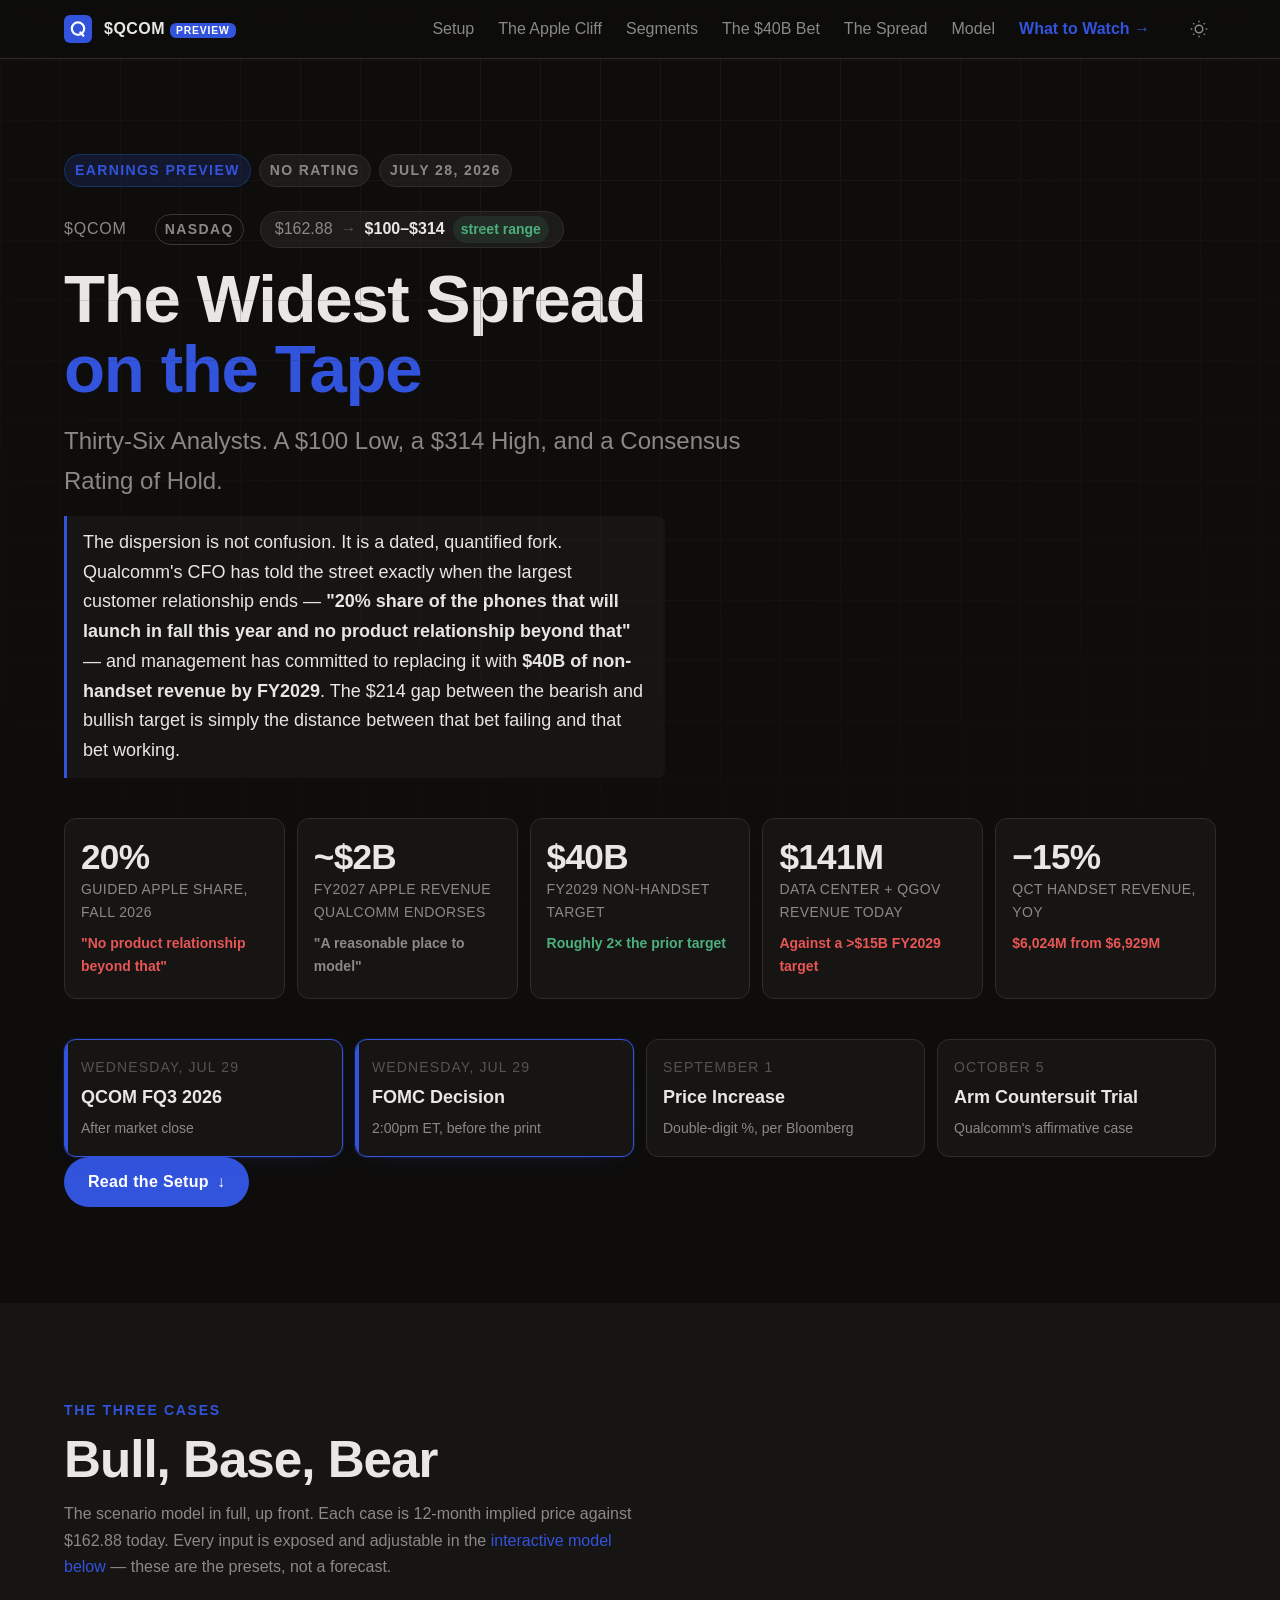
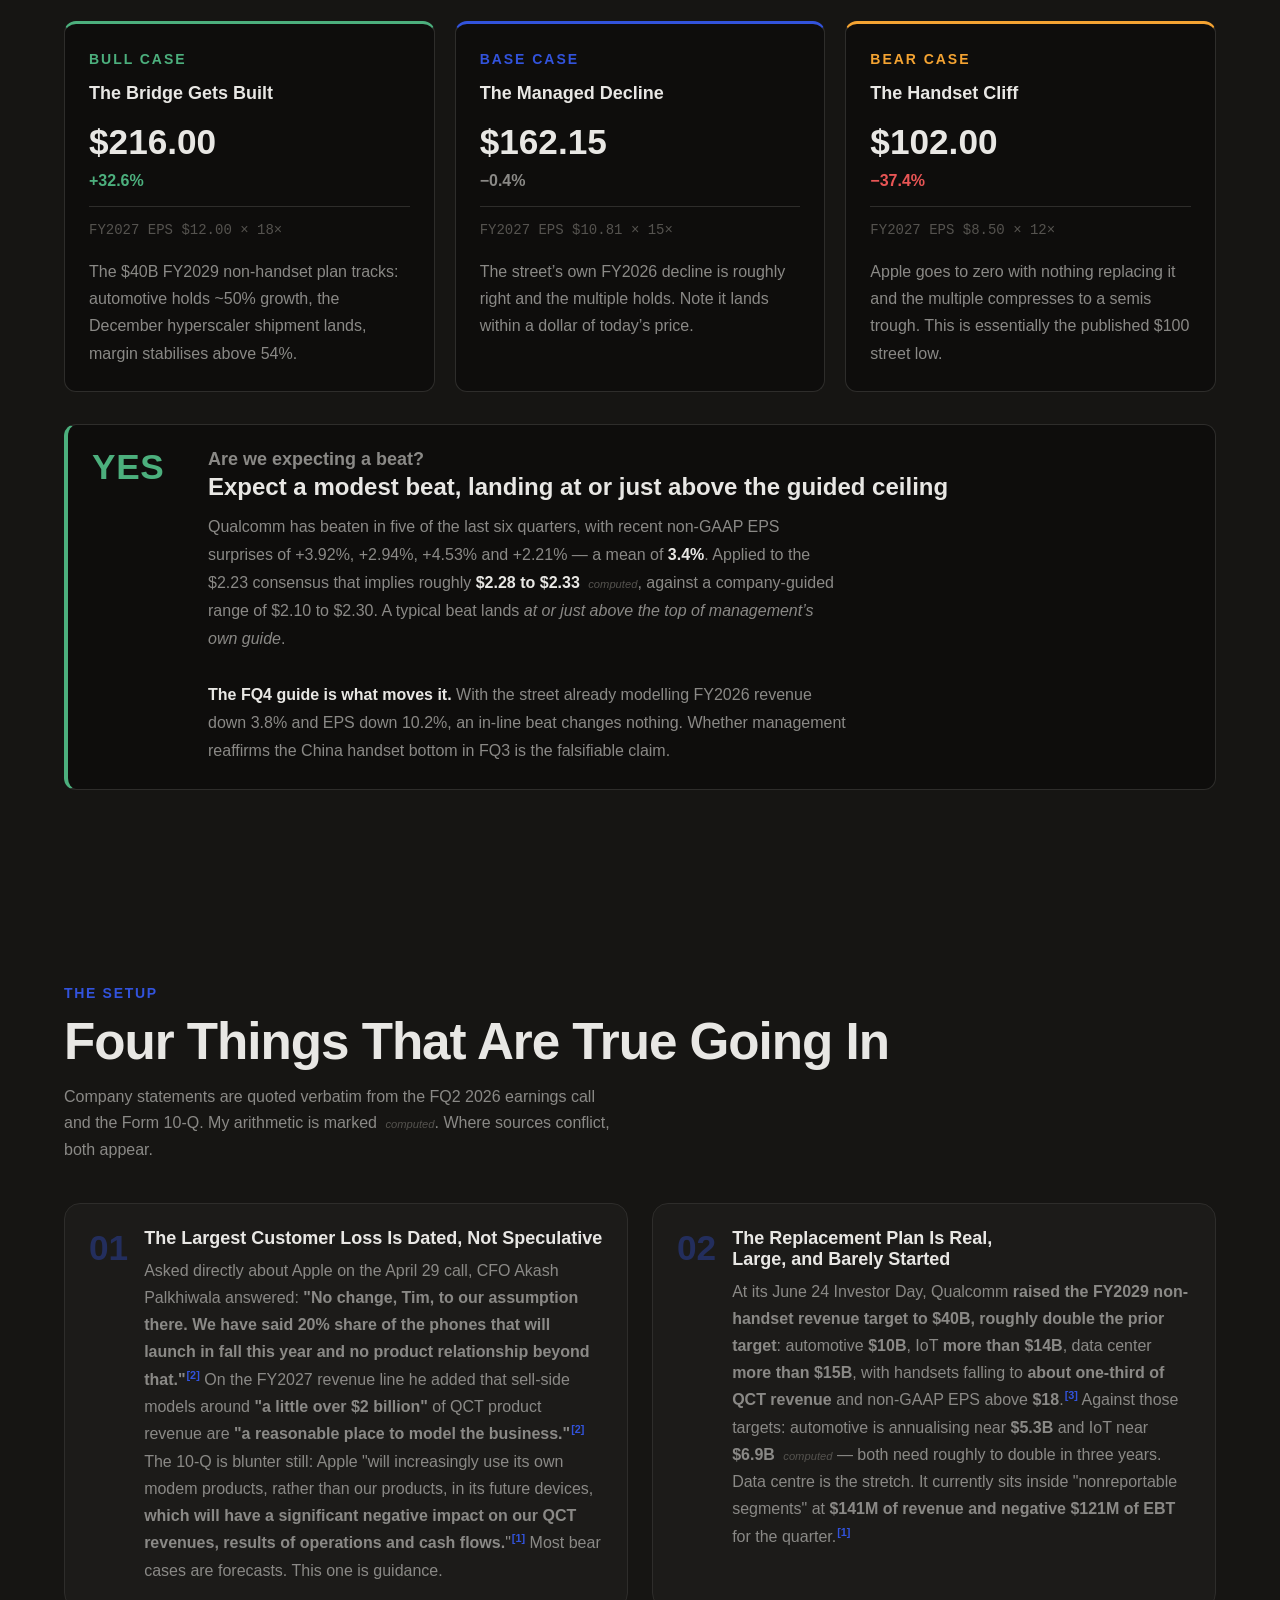
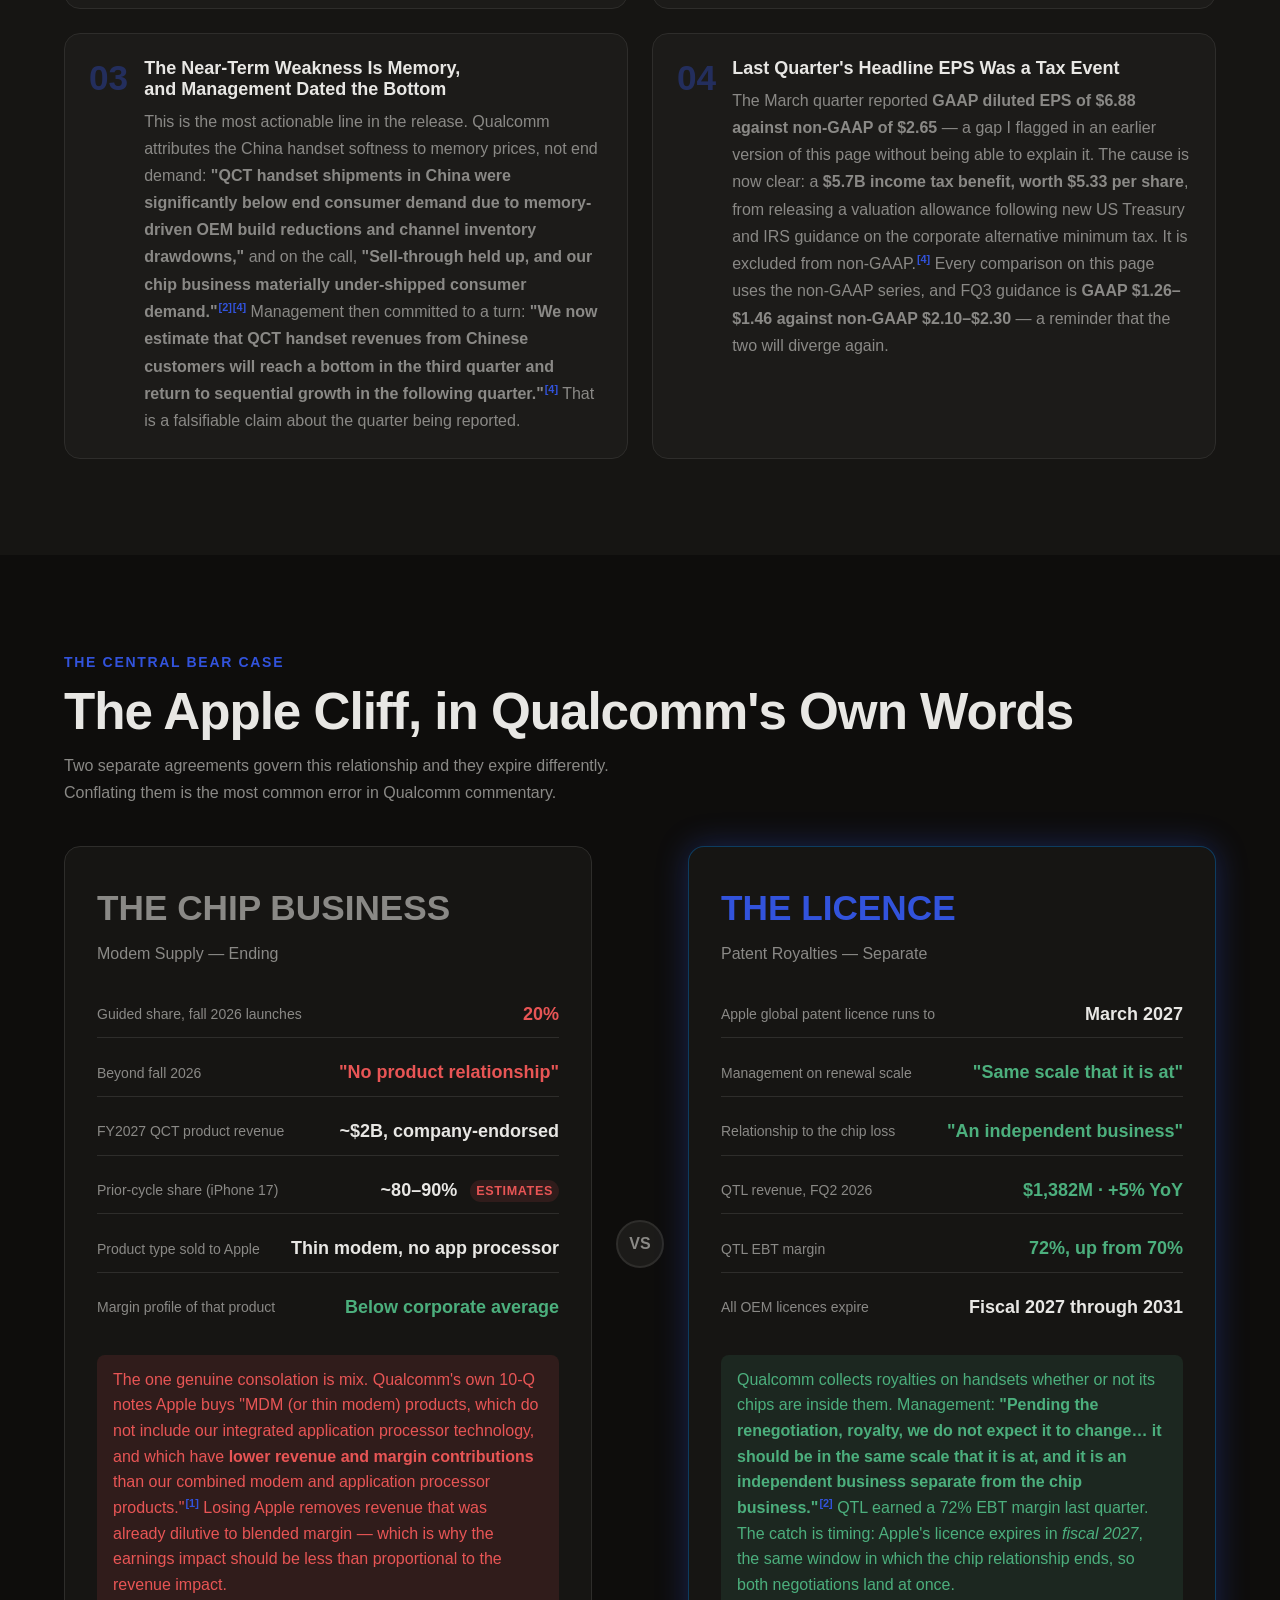
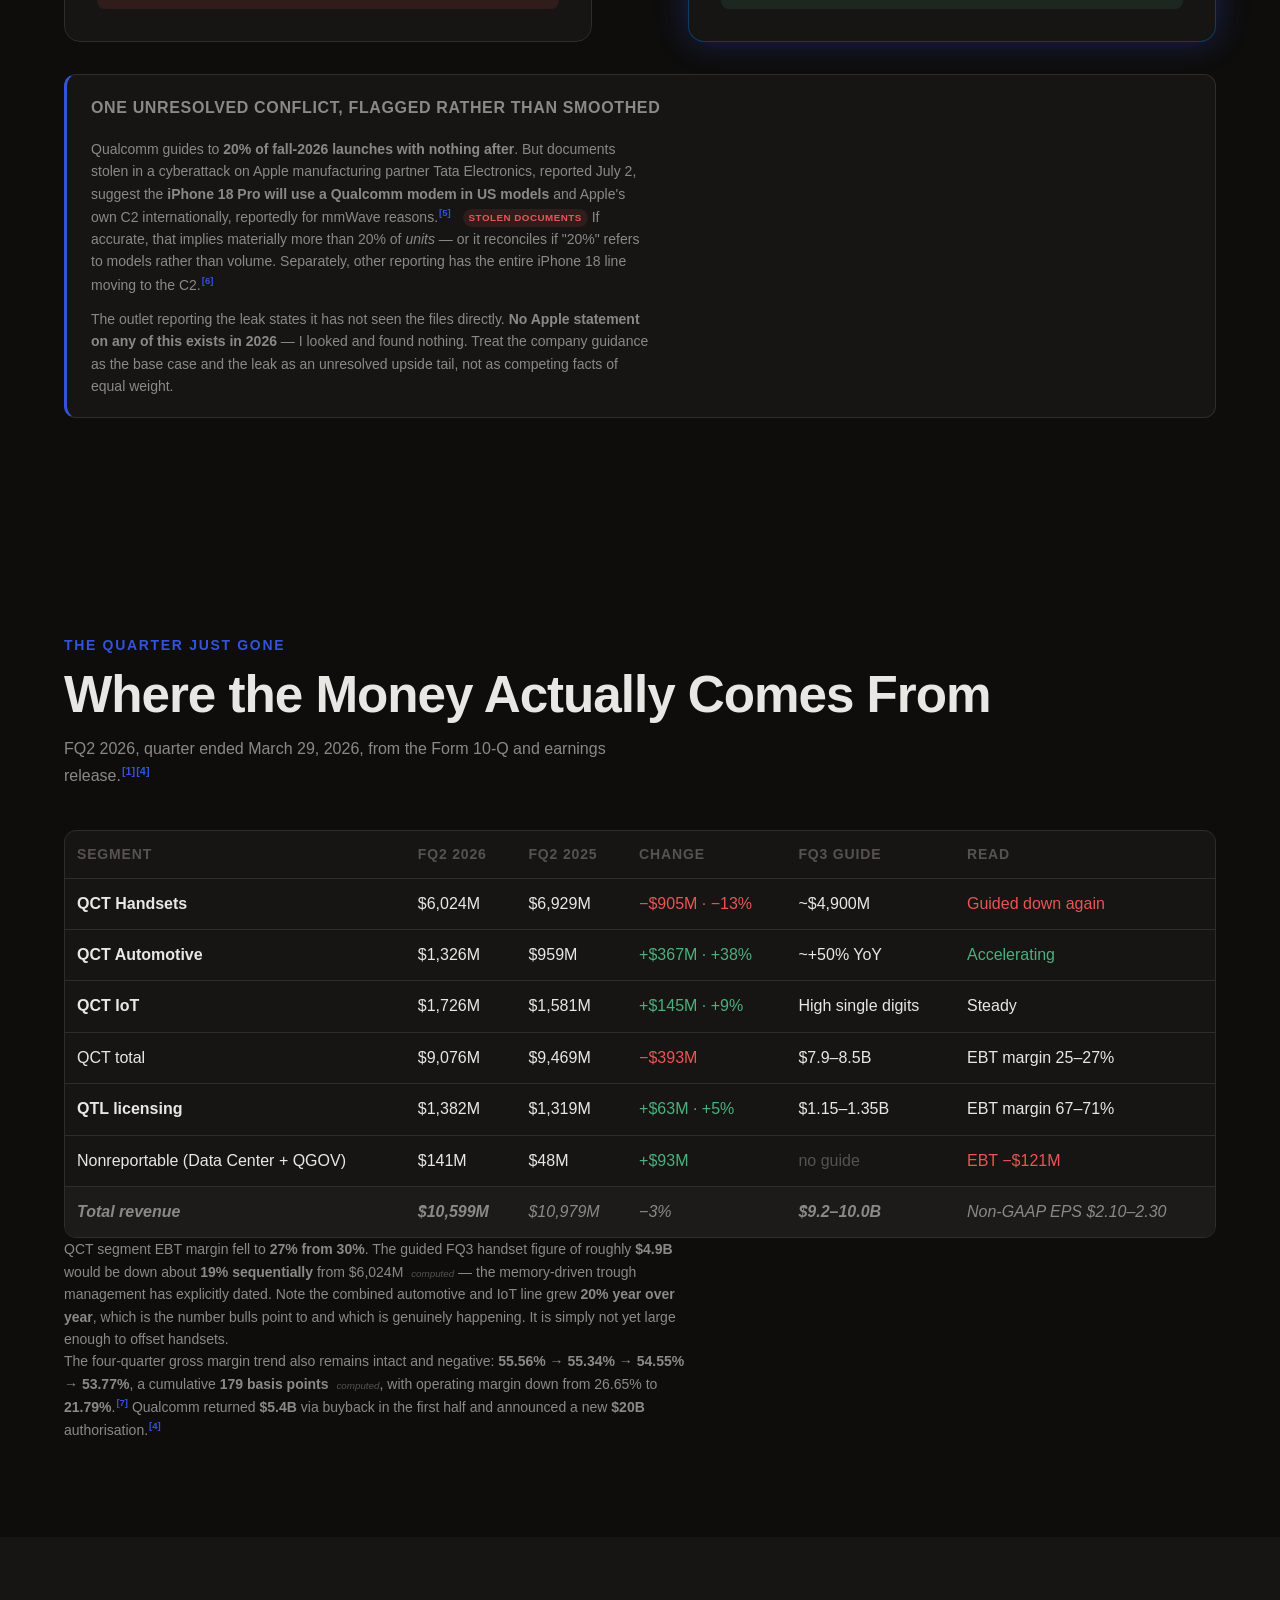
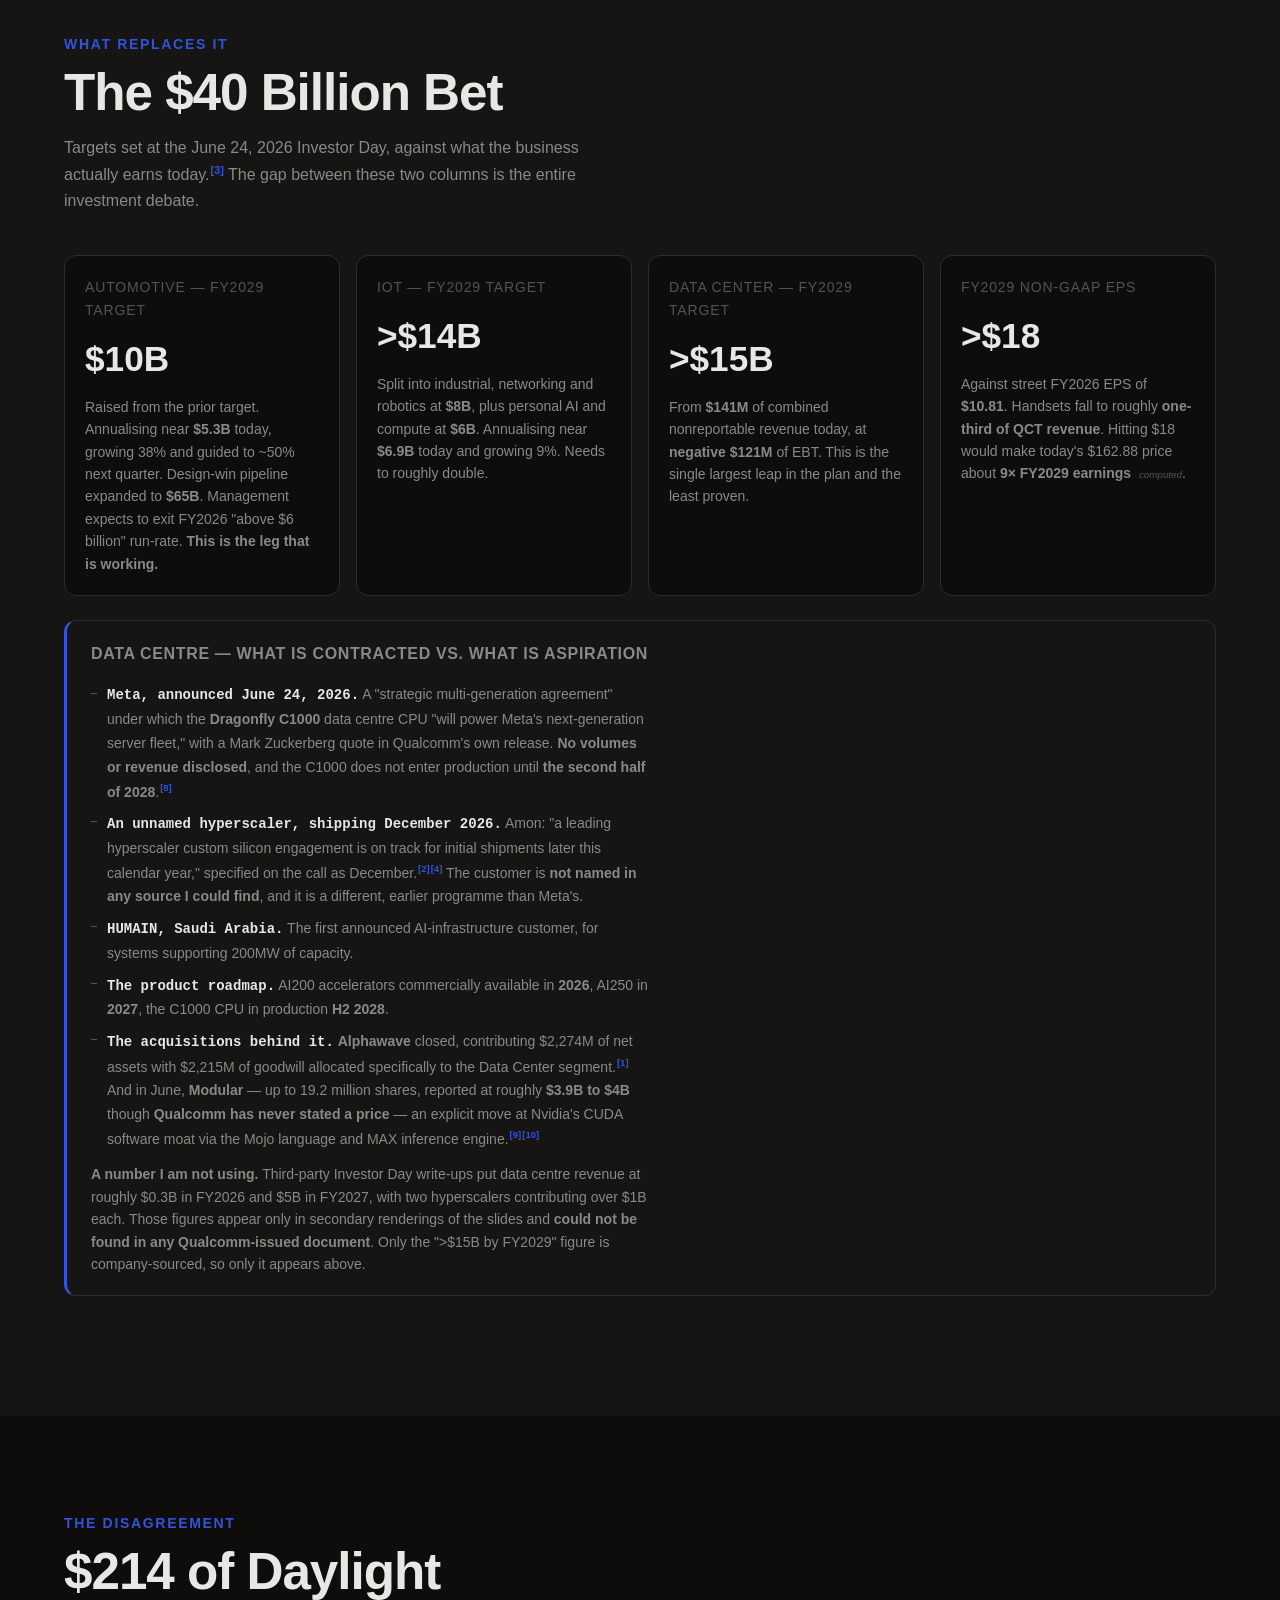
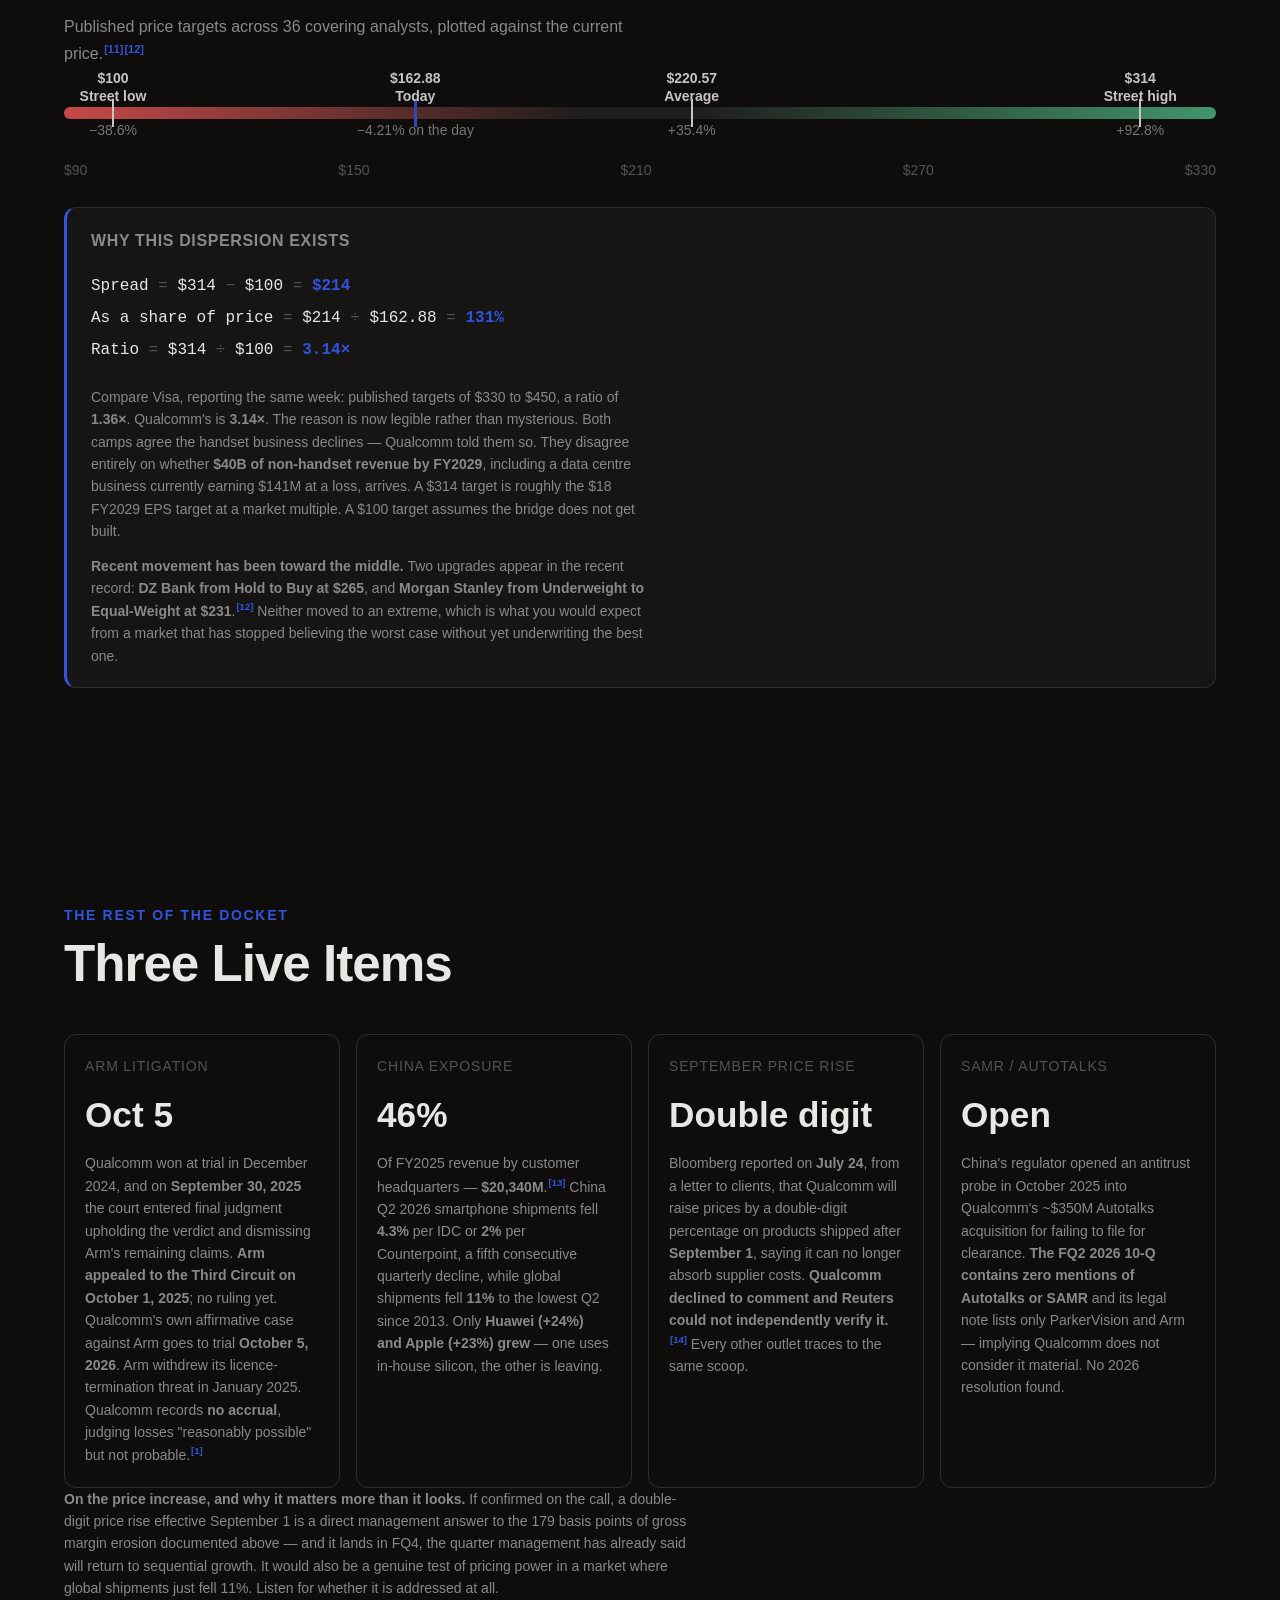
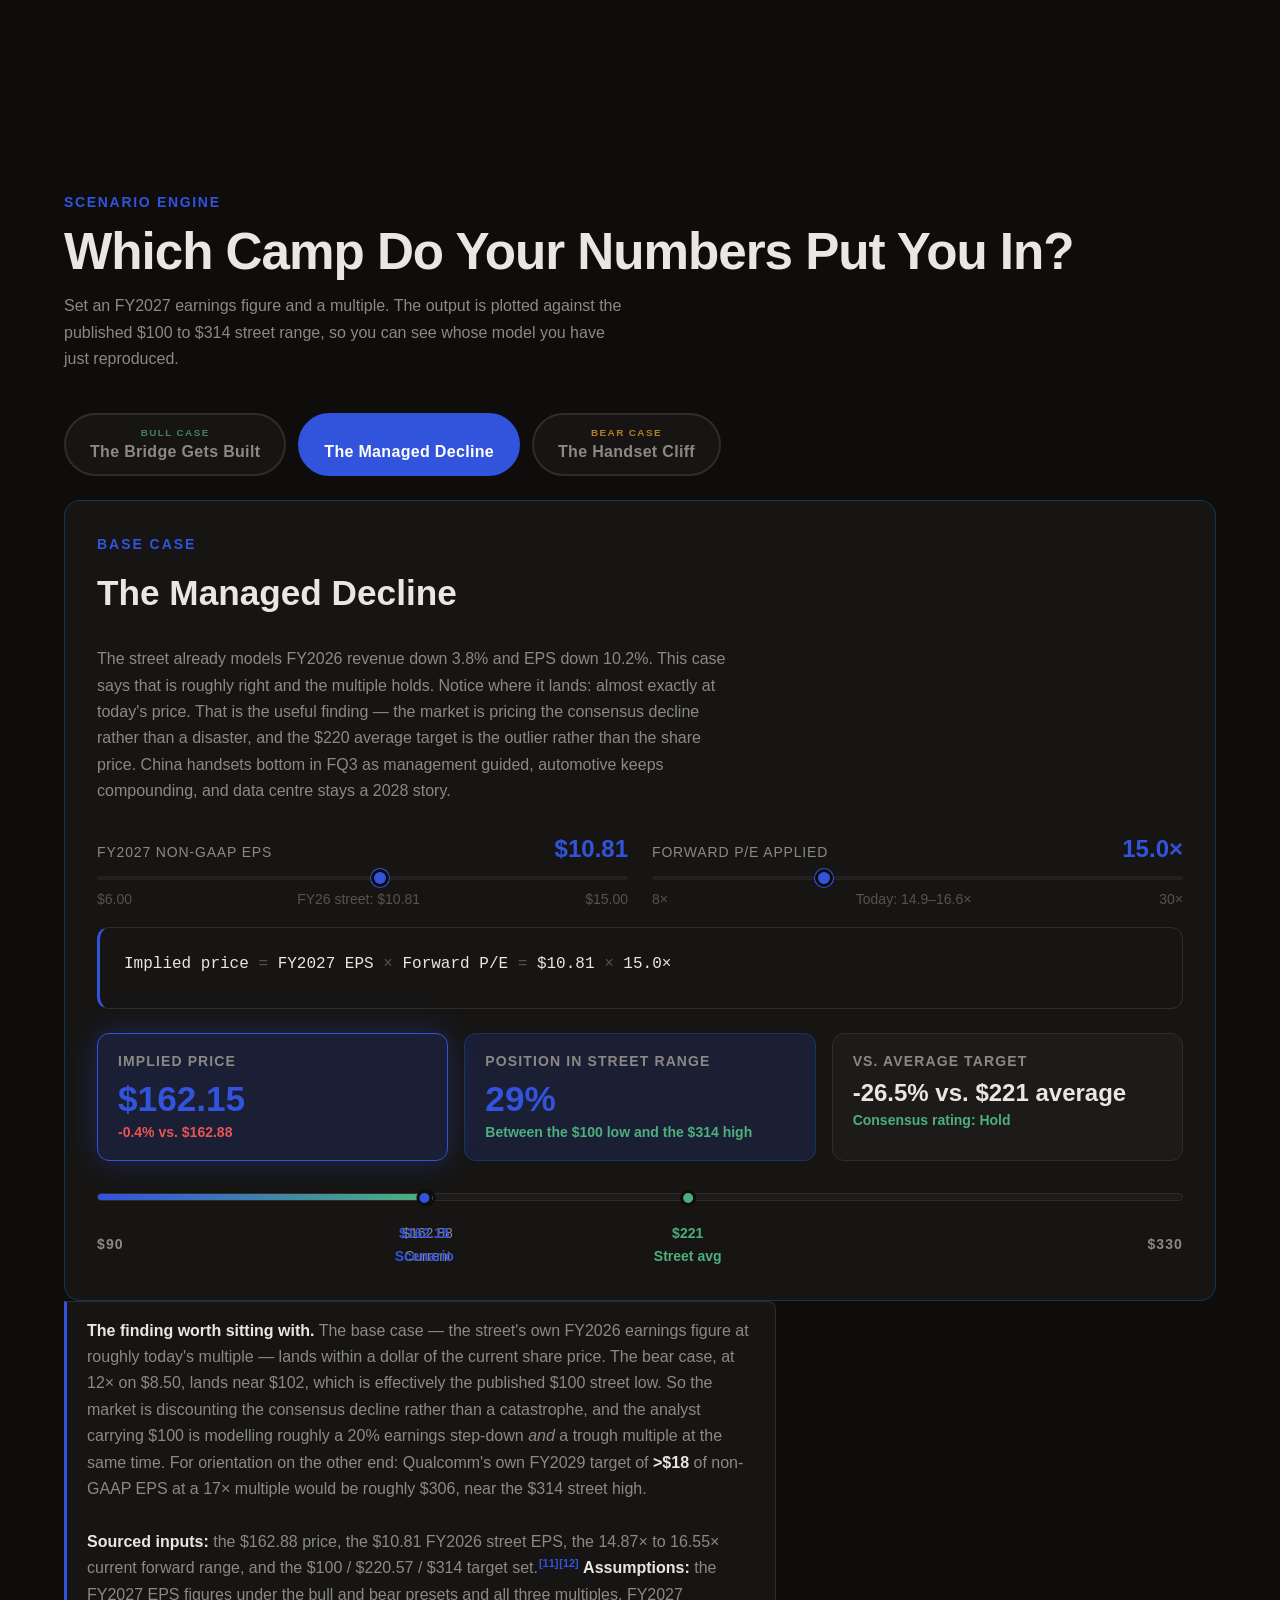
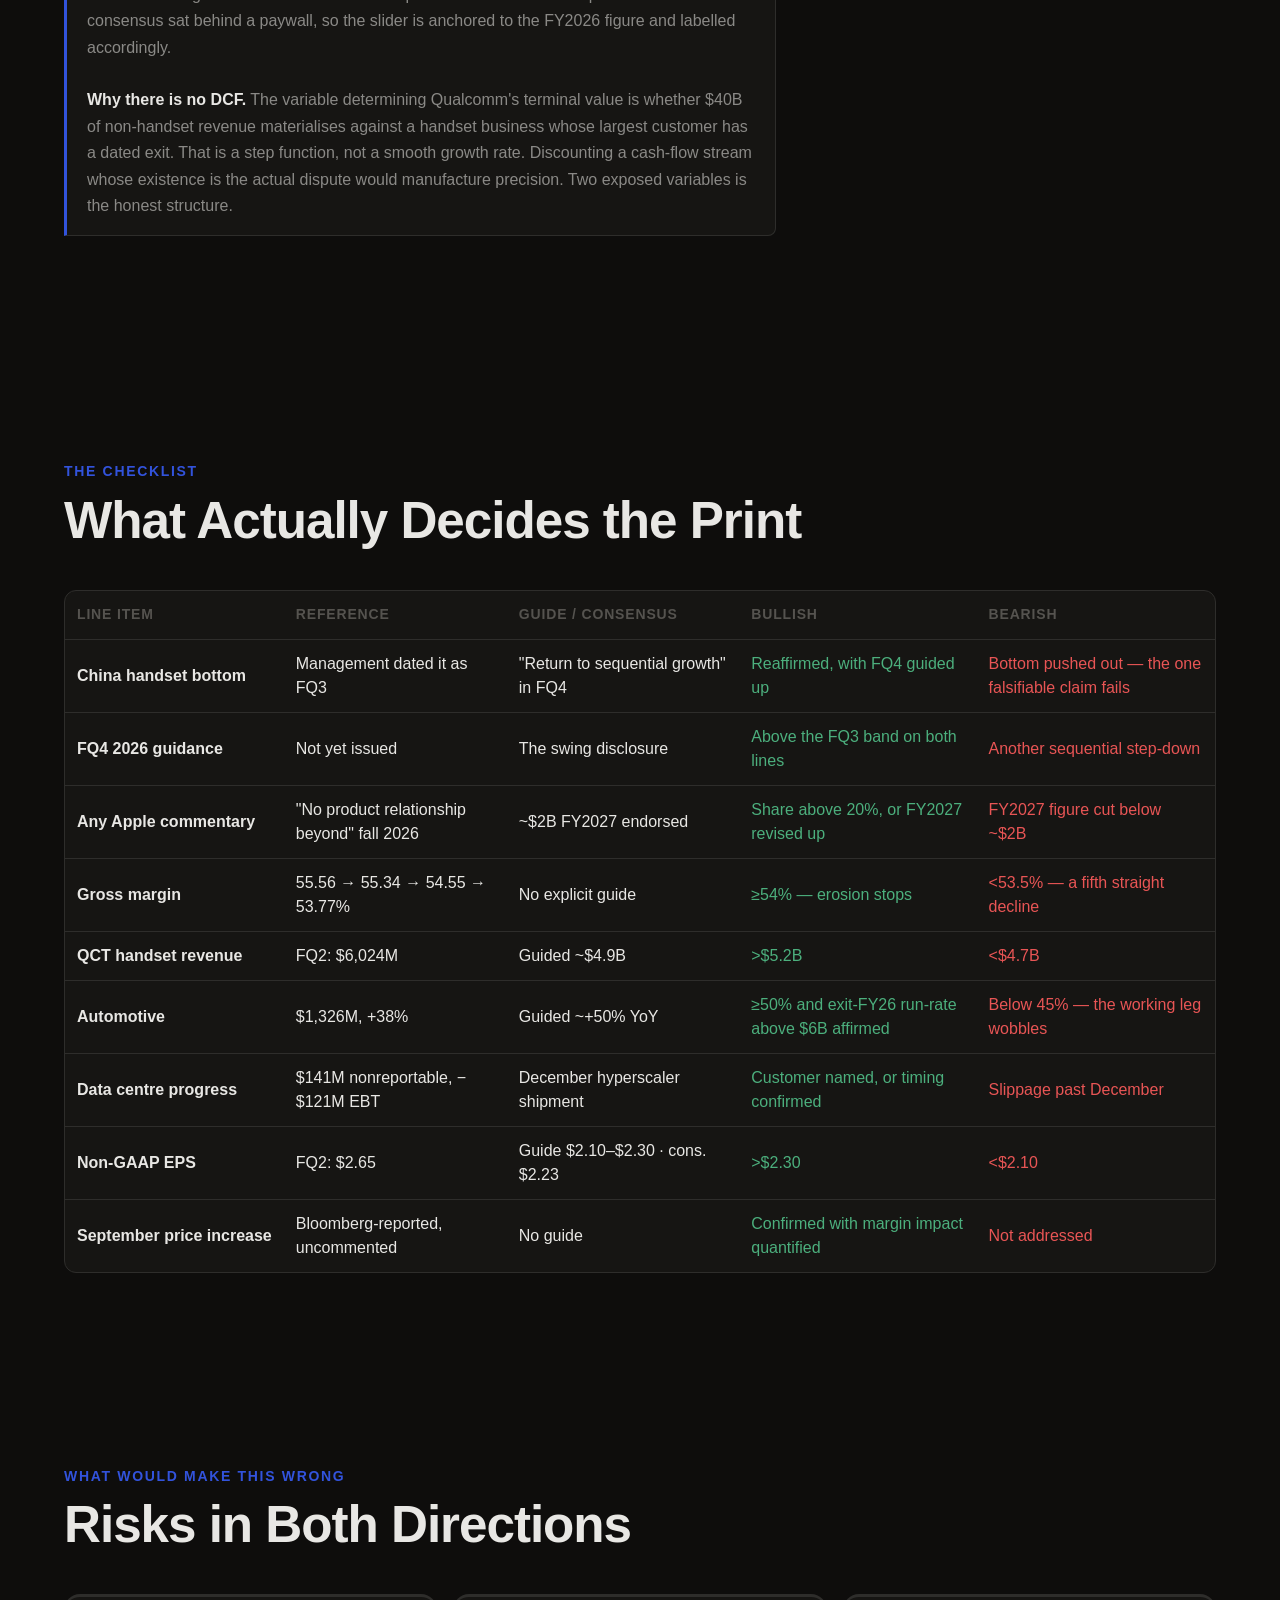
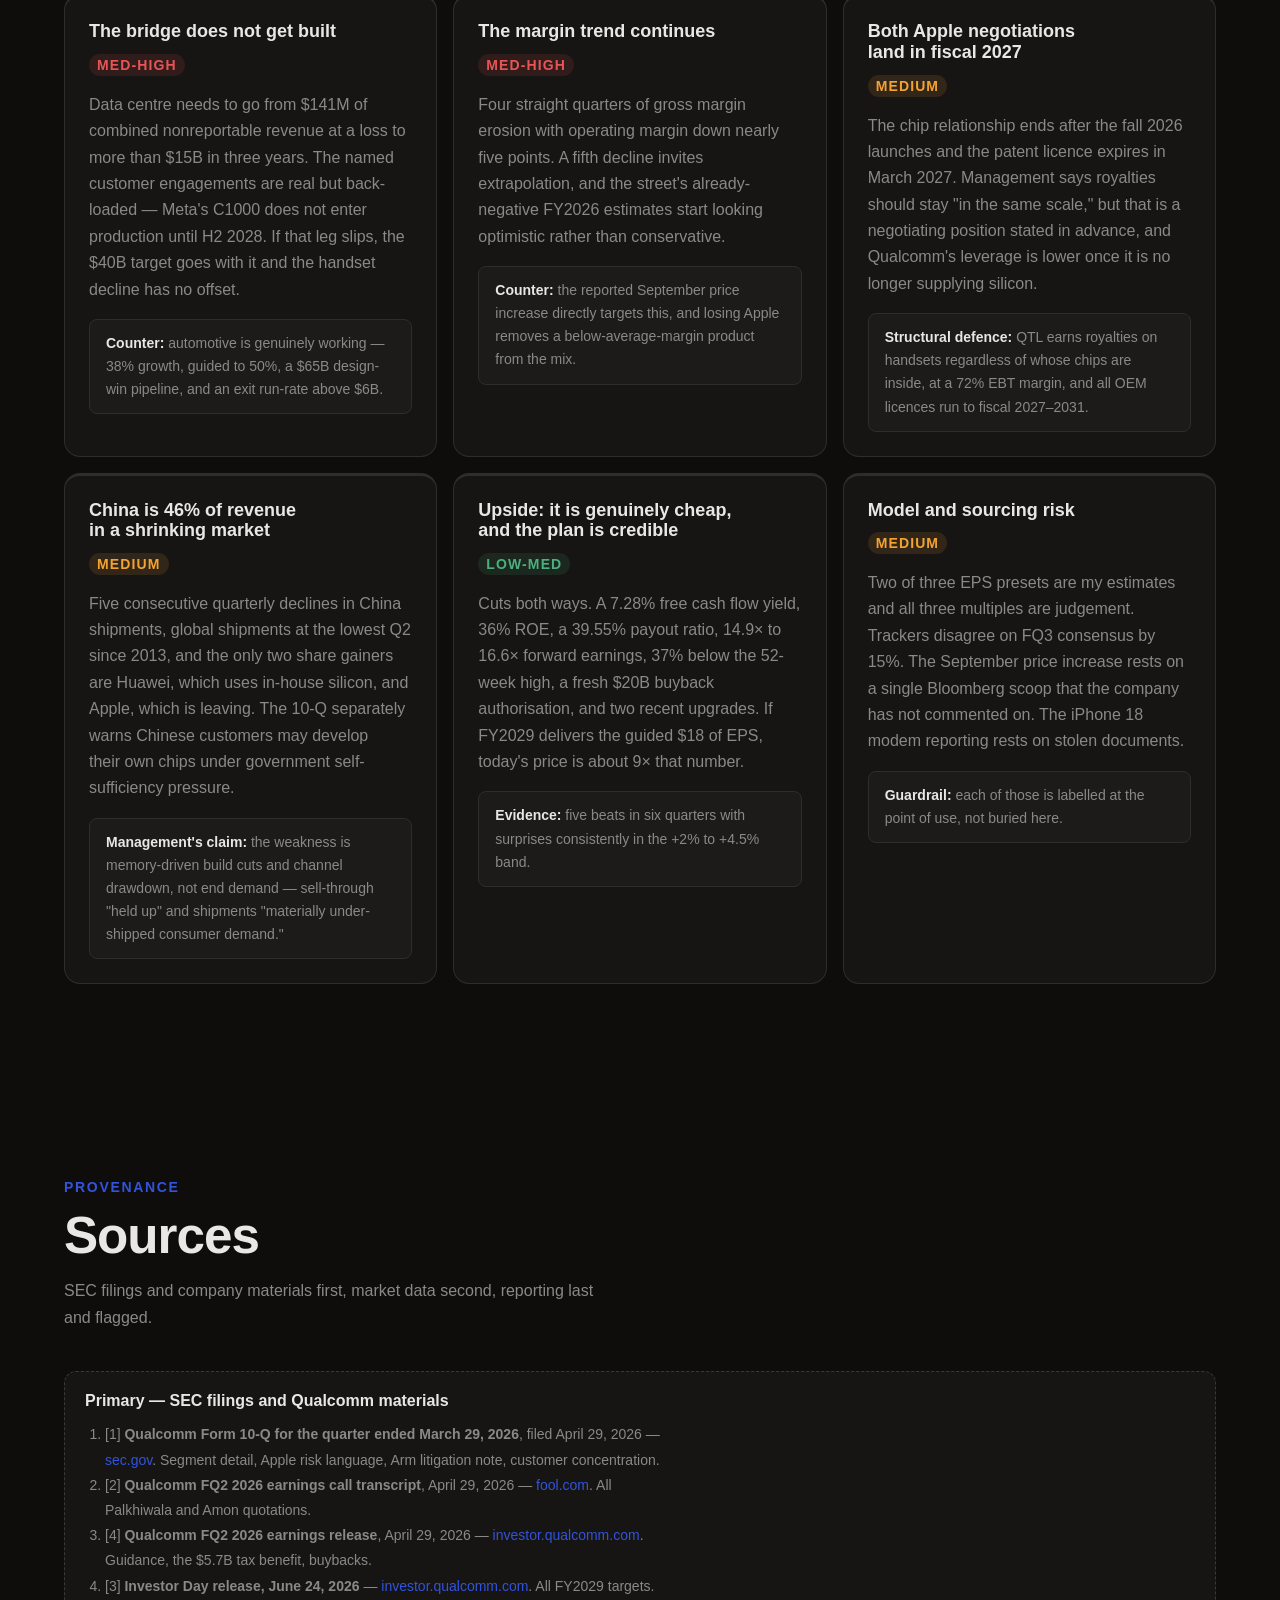
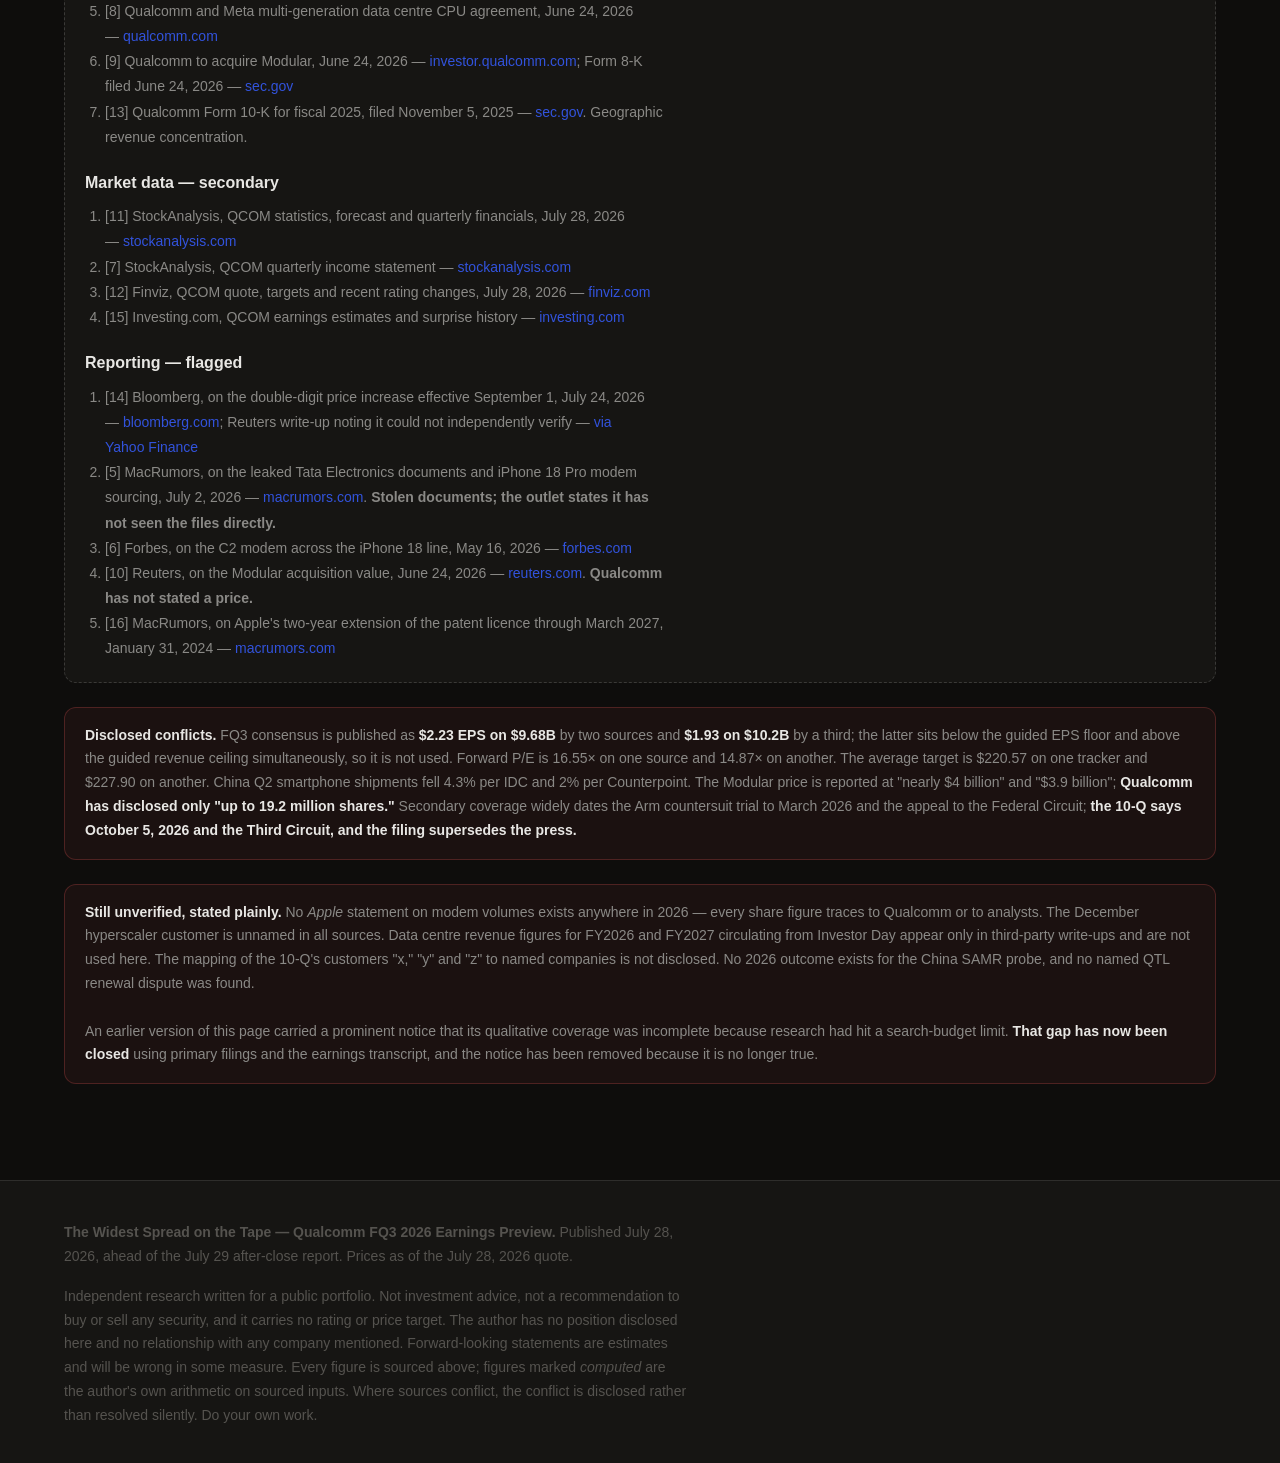
==== commit 54131e51: "Convert all times to US Eastern; answer the beat question explicitly - MSFT: 'call 2:30pm PT' -> '4:" ====
--- a/web-app/index.html
+++ b/web-app/index.html
@@ -7,7 +7,7 @@
   <meta name="description" content="Qualcomm's CFO said it plainly: 20% of the phones launching this fall, and no product relationship beyond that. The street's targets run $100 to $314. That gap is the distance between the bet failing and the bet working. Published July 28, 2026." />
 
   <link href="https://api.fontshare.com/v2/css?f[]=cabinet-grotesk@400,500,700,800&f[]=satoshi@300,400,500,700&display=swap" rel="stylesheet" />
-  <link rel="stylesheet" href="style.css?v=5" />
+  <link rel="stylesheet" href="style.css?v=6" />
 </head>
 <body>
 
@@ -149,6 +149,15 @@
         <div class="case-delta">&minus;37.4%</div>
         <div class="case-formula">FY2027 EPS $8.50 &times; 12&times;</div>
         <p class="case-desc">Apple goes to zero with nothing replacing it and the multiple compresses to a semis trough. This is essentially the published $100 street low.</p>
+      </div>
+    </div>
+
+    <div class="beat-call beat-call--yes">
+      <div class="beat-call-verdict">YES</div>
+      <div class="beat-call-body">
+        <h3>Are we expecting a beat? <span>Expect a modest beat, landing at or just above the guided ceiling</span></h3>
+        <p>Qualcomm has beaten in five of the last six quarters, with recent non-GAAP EPS surprises of +3.92%, +2.94%, +4.53% and +2.21% — a mean of <strong>3.4%</strong>. Applied to the $2.23 consensus that implies roughly <strong>$2.28 to $2.33</strong> <span class="computed-flag">computed</span>, against a company-guided range of $2.10 to $2.30. A typical beat lands <em>at or just above the top of management&rsquo;s own guide</em>.
+ <br/><br/><strong>The FQ4 guide is what moves it.</strong> With the street already modelling FY2026 revenue down 3.8% and EPS down 10.2%, an in-line beat changes nothing. Whether management reaffirms the China handset bottom in FQ3 is the falsifiable claim.</p>
       </div>
     </div>
   </div>
@@ -698,6 +707,6 @@
   </div>
 </footer>
 
-<script src="app.js?v=5"></script>
+<script src="app.js?v=6"></script>
 </body>
 </html>
--- a/web-app/style.css
+++ b/web-app/style.css
@@ -1935,3 +1935,56 @@
   line-height: 1.7;
   margin: var(--space-4) 0 0;
 }
+
+/* ── "ARE WE EXPECTING A BEAT?" CALLOUT ──────── */
+.beat-call {
+  display: flex;
+  flex-wrap: wrap;
+  gap: var(--space-5) var(--space-6);
+  align-items: flex-start;
+  margin-top: var(--space-8);
+  padding: var(--space-6);
+  background: var(--color-bg);
+  border: 1px solid var(--color-border);
+  border-left-width: 4px;
+  border-radius: var(--radius-lg);
+}
+.beat-call--yes   { border-left-color: var(--color-positive); }
+.beat-call--mixed { border-left-color: #D69E2E; }
+.beat-call--no    { border-left-color: var(--color-negative); }
+
+.beat-call-verdict {
+  font-family: var(--font-display);
+  font-size: var(--text-xl);
+  font-weight: 800;
+  line-height: 1;
+  letter-spacing: 0.02em;
+  flex: 0 0 auto;
+  min-width: 92px;
+}
+.beat-call--yes   .beat-call-verdict { color: var(--color-positive); }
+.beat-call--mixed .beat-call-verdict { color: #D69E2E; }
+.beat-call--no    .beat-call-verdict { color: var(--color-negative); }
+
+.beat-call-body { flex: 1 1 380px; min-width: 0; }
+.beat-call-body h3 {
+  font-family: var(--font-display);
+  font-size: var(--text-base);
+  margin: 0 0 var(--space-3);
+  color: var(--color-text-muted);
+  font-weight: 600;
+}
+.beat-call-body h3 span {
+  display: block;
+  color: var(--color-text);
+  font-weight: 800;
+  font-size: var(--text-lg);
+  margin-top: var(--space-1);
+}
+.beat-call-body p {
+  margin: 0;
+  font-size: var(--text-sm);
+  color: var(--color-text-muted);
+  line-height: 1.75;
+}
+.beat-call-body strong { color: var(--color-text); }
